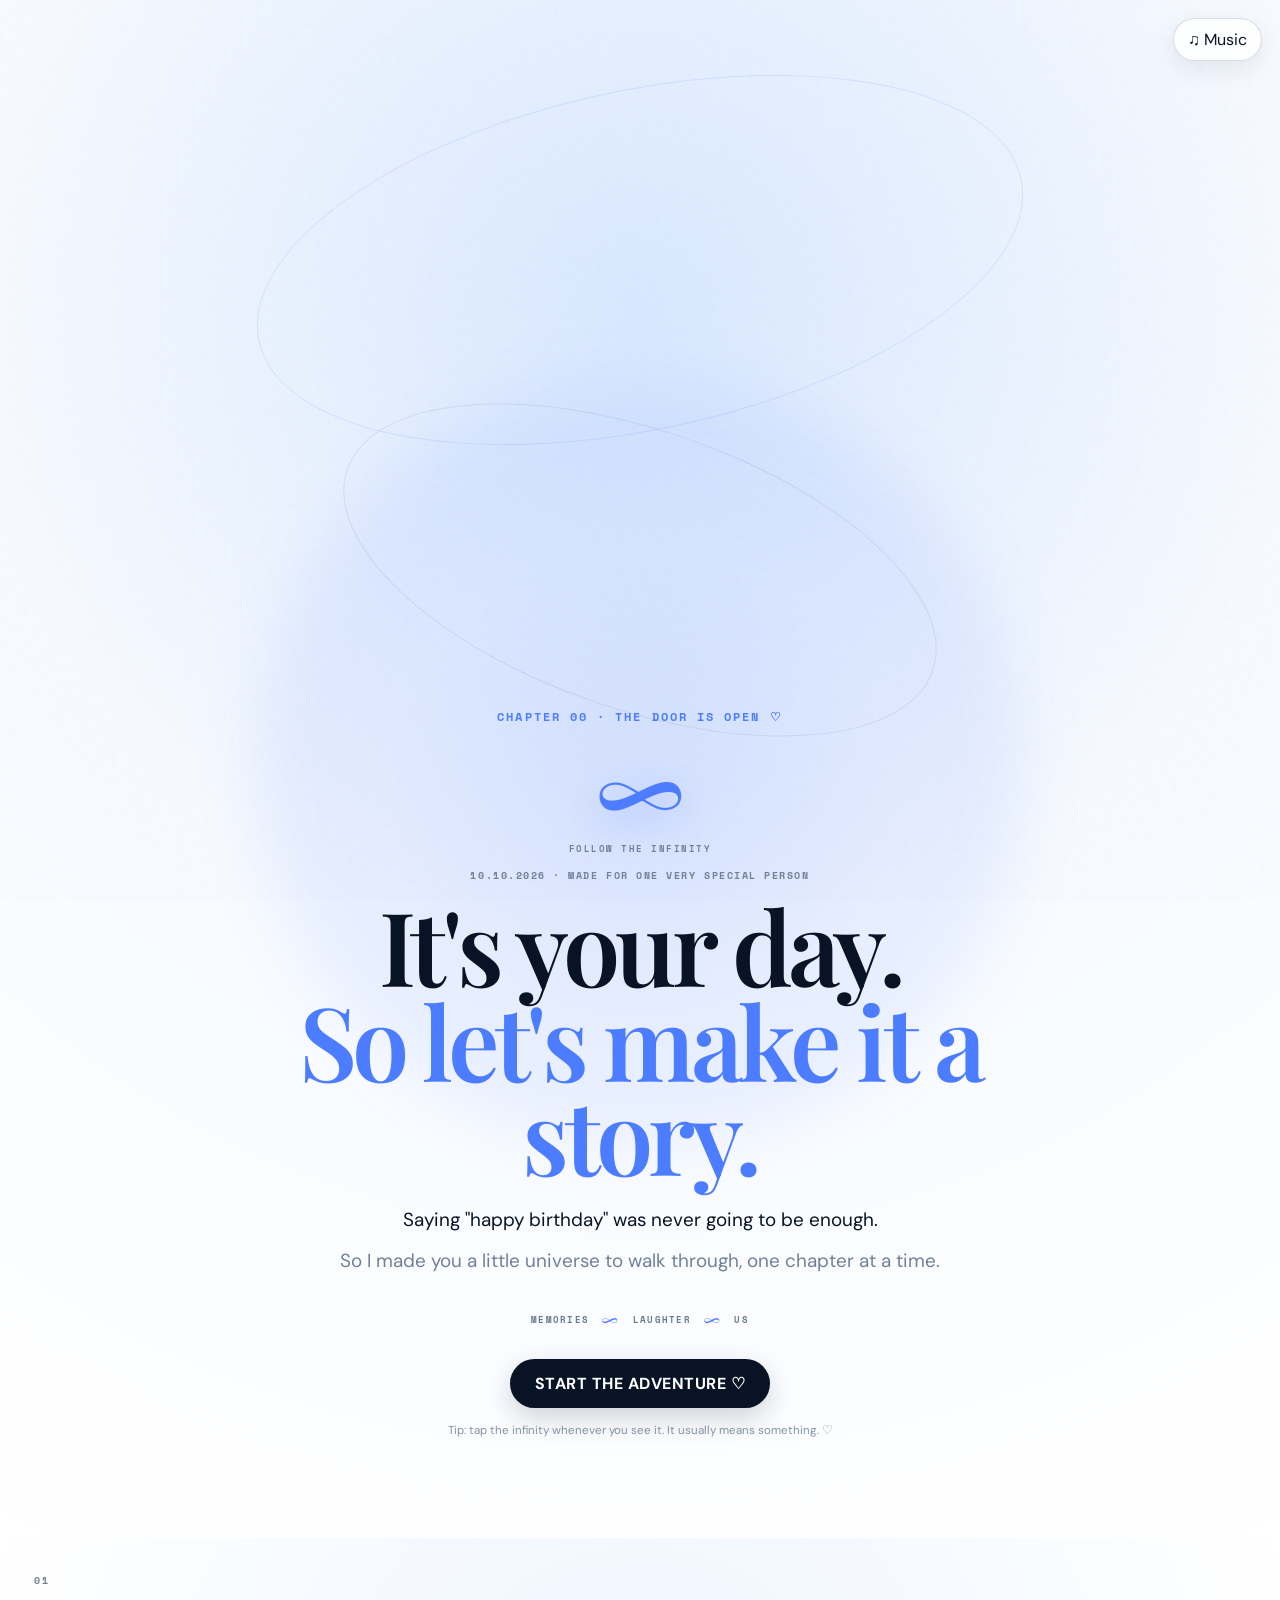
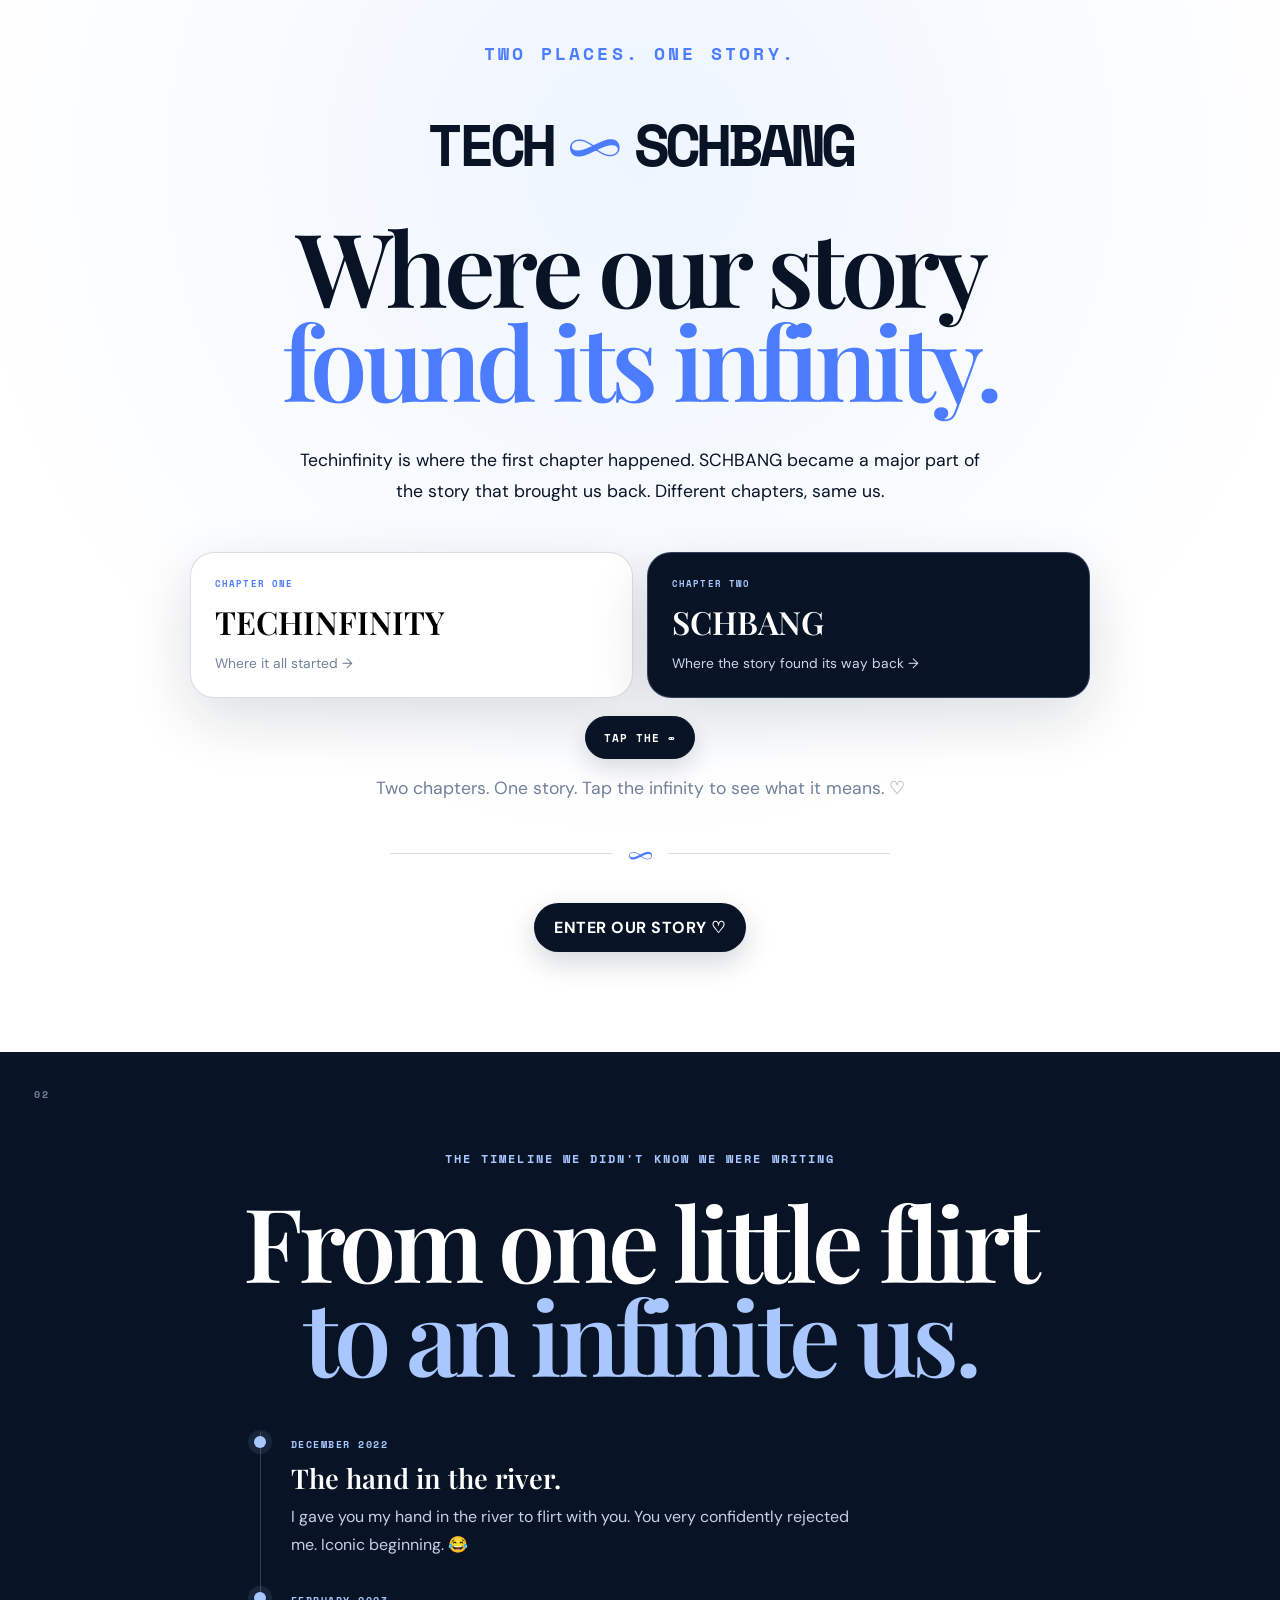
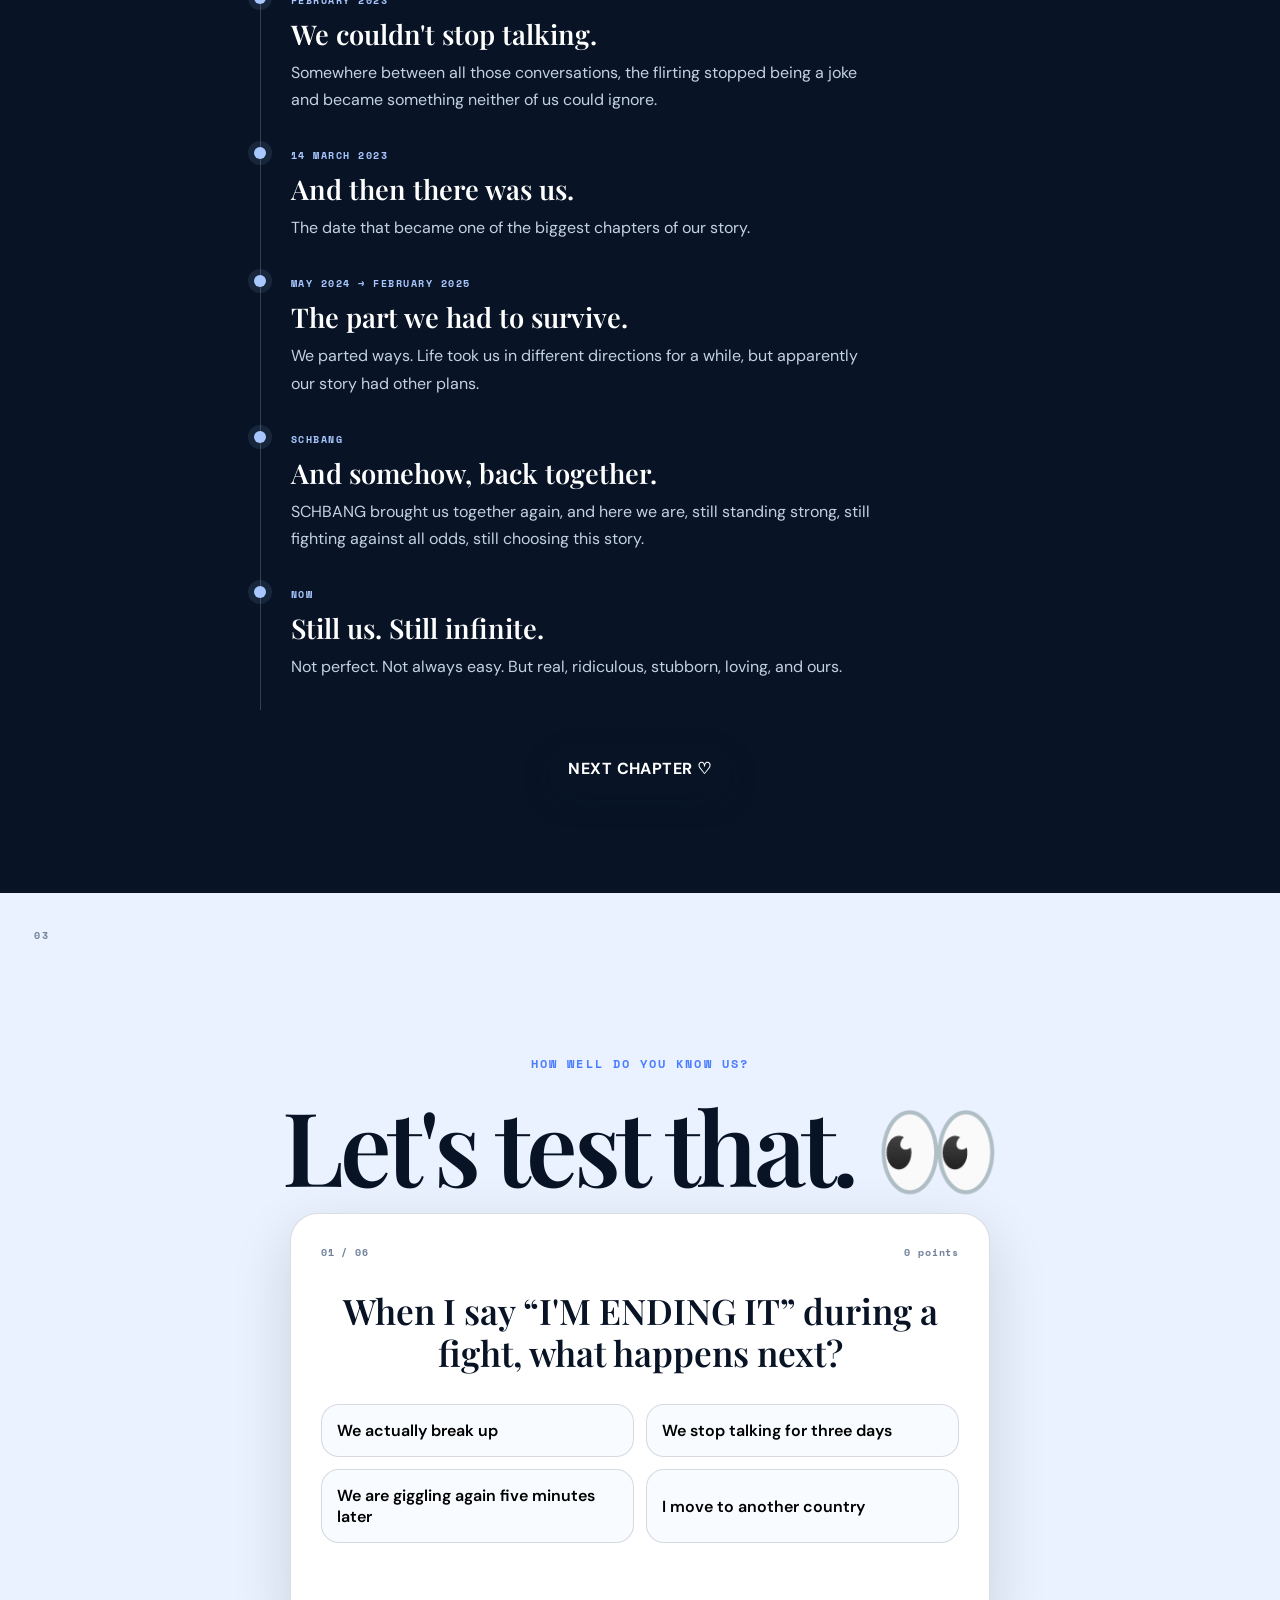
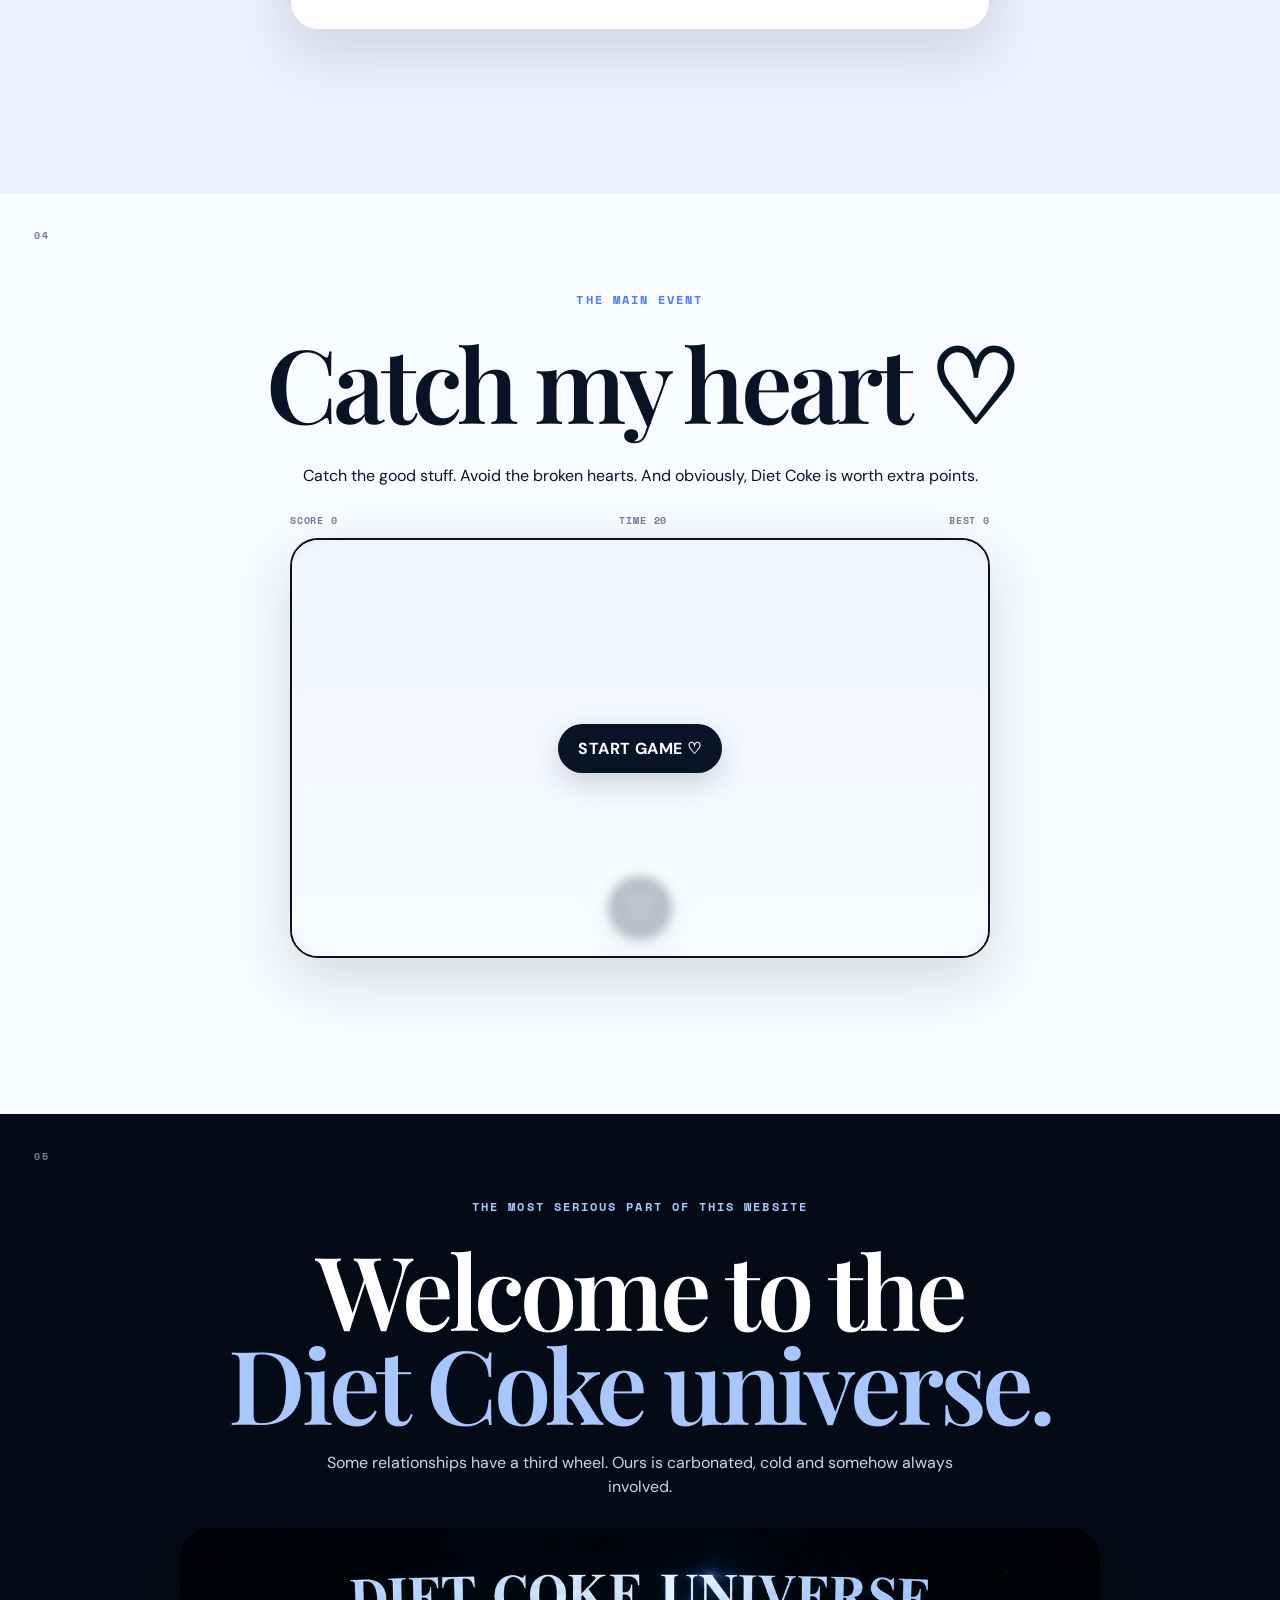
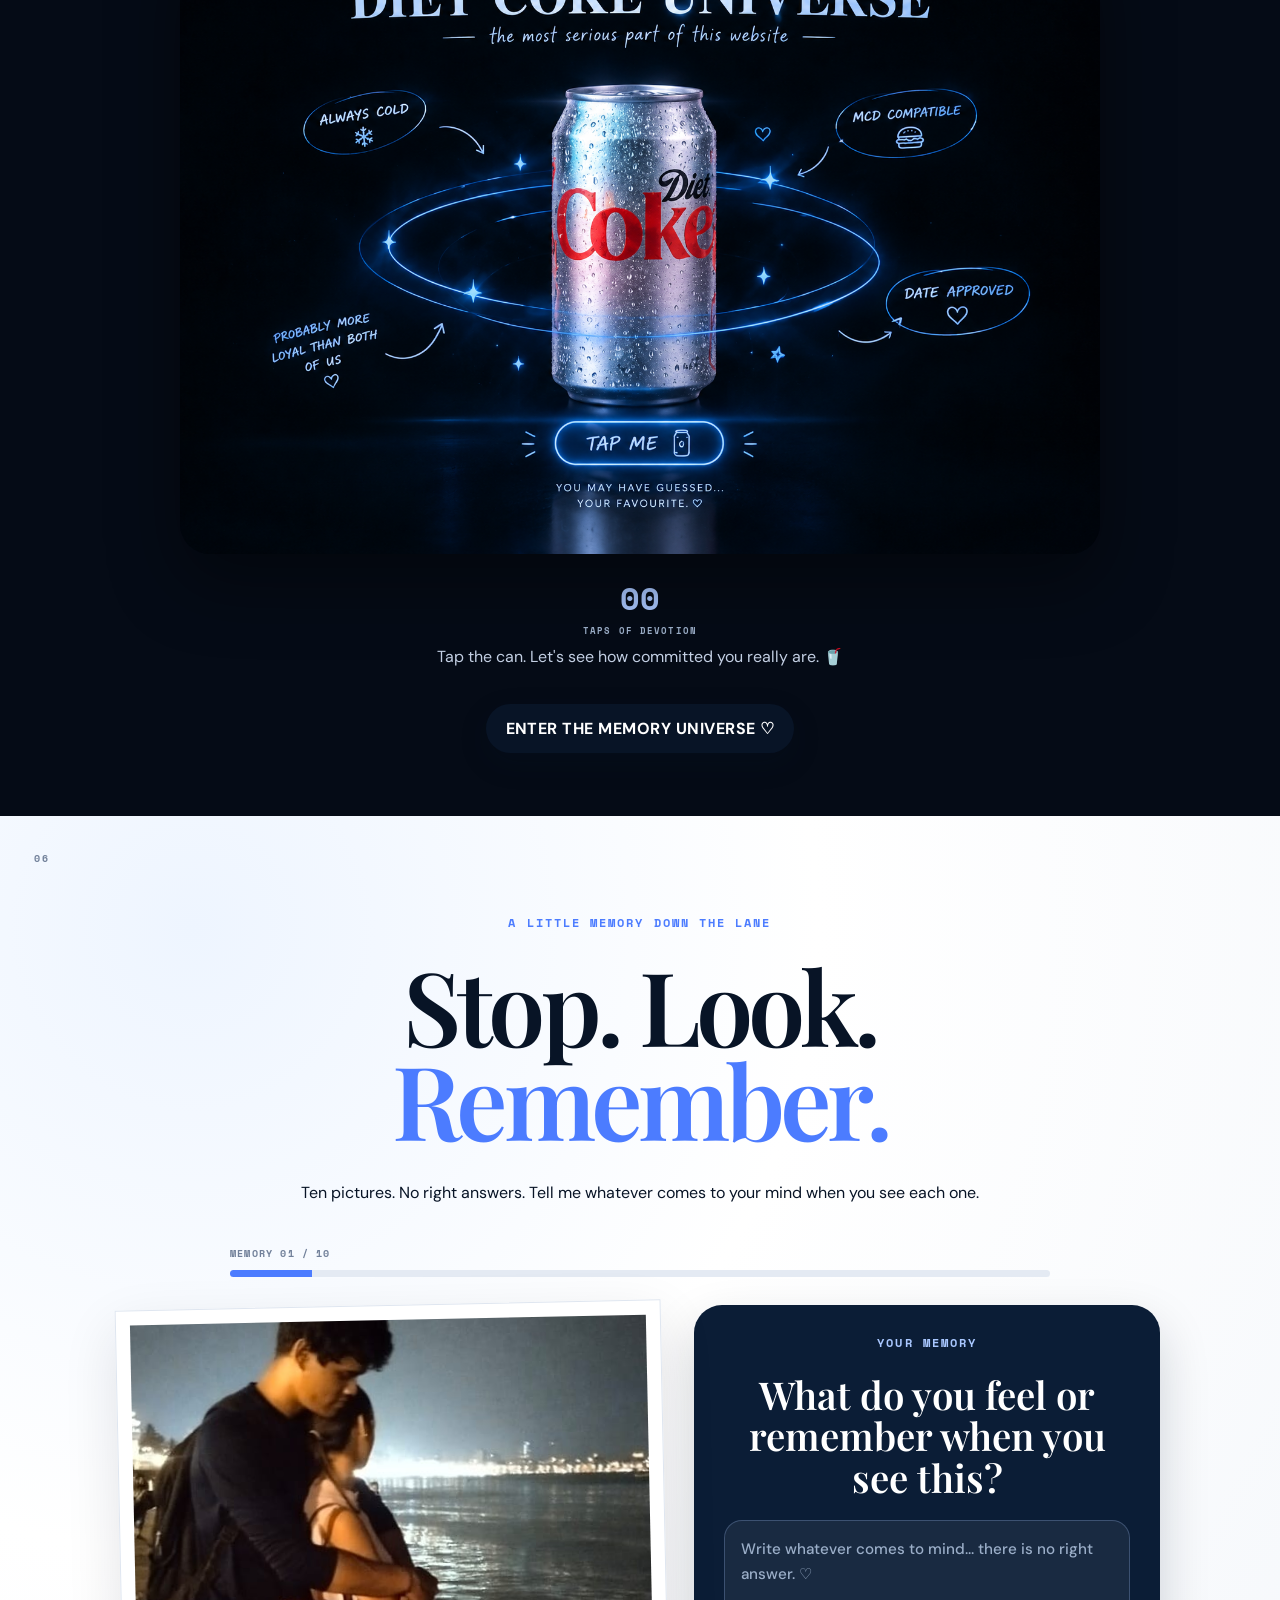
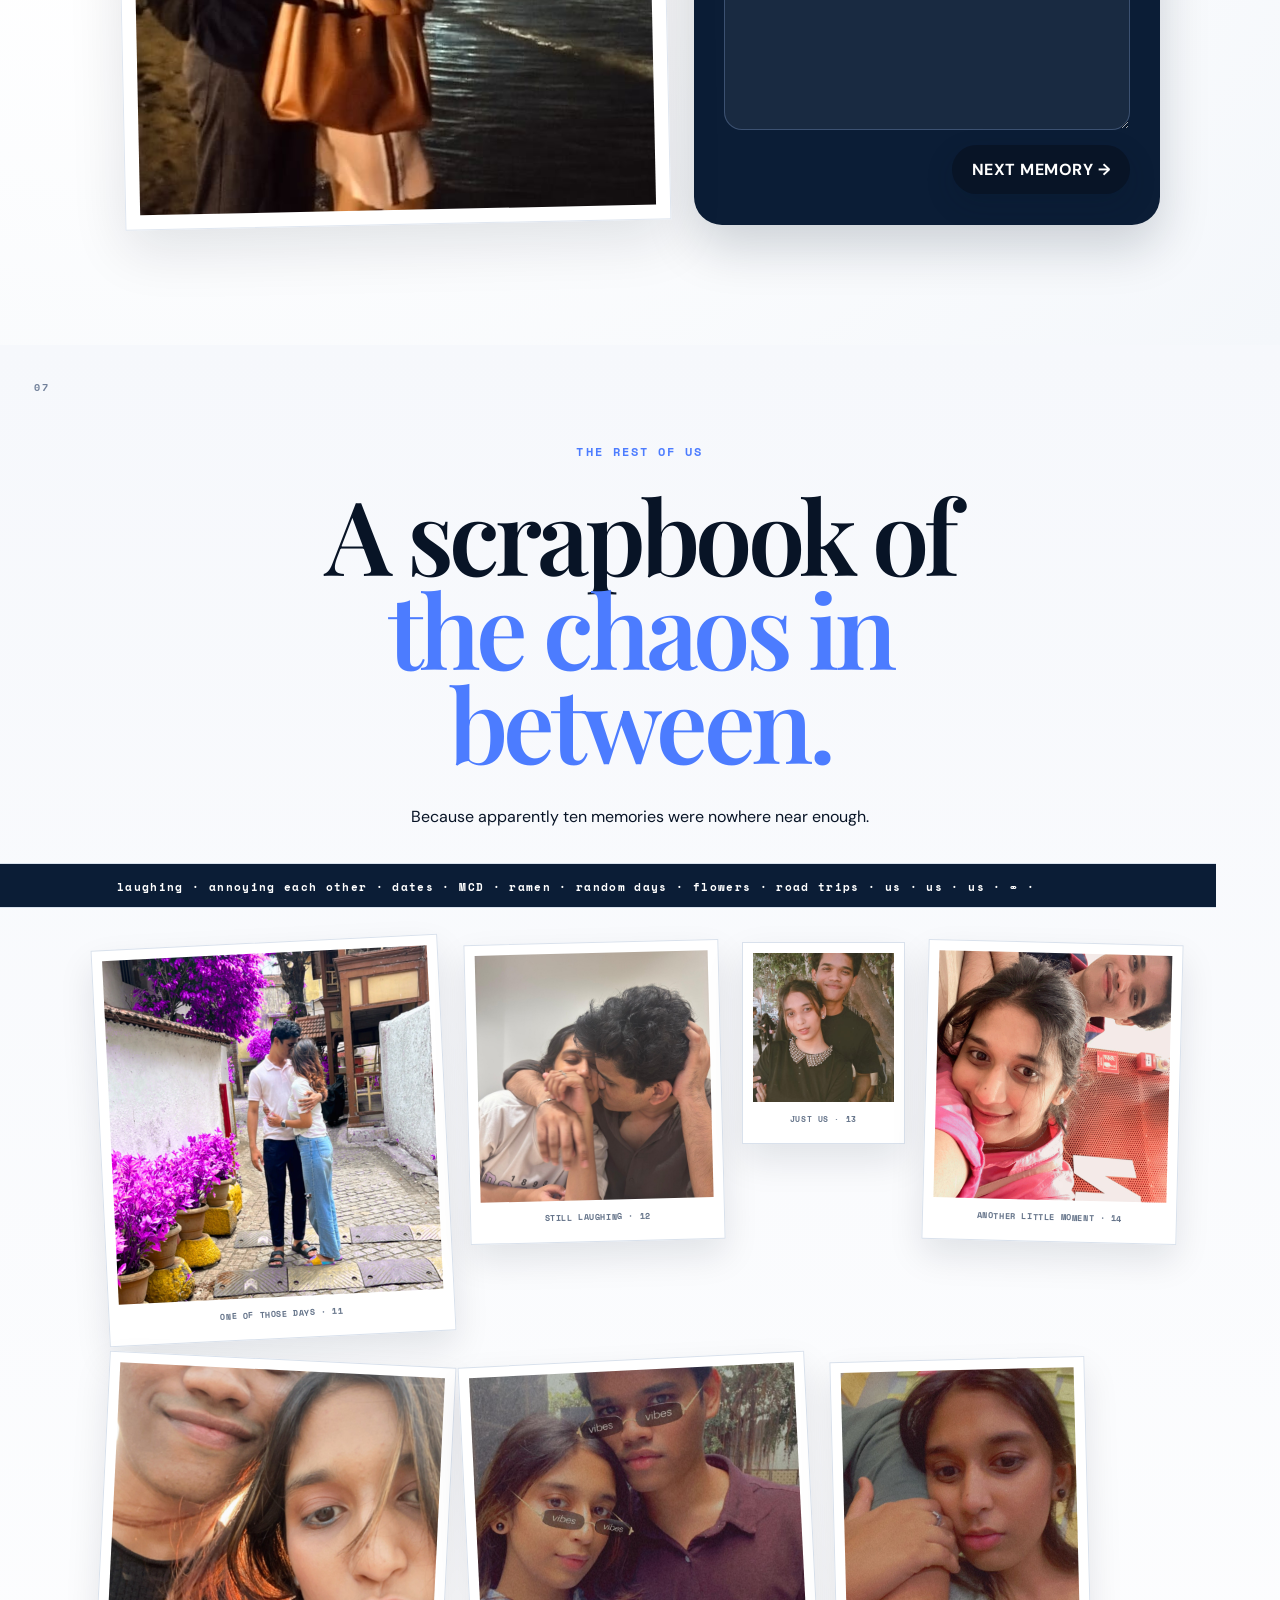
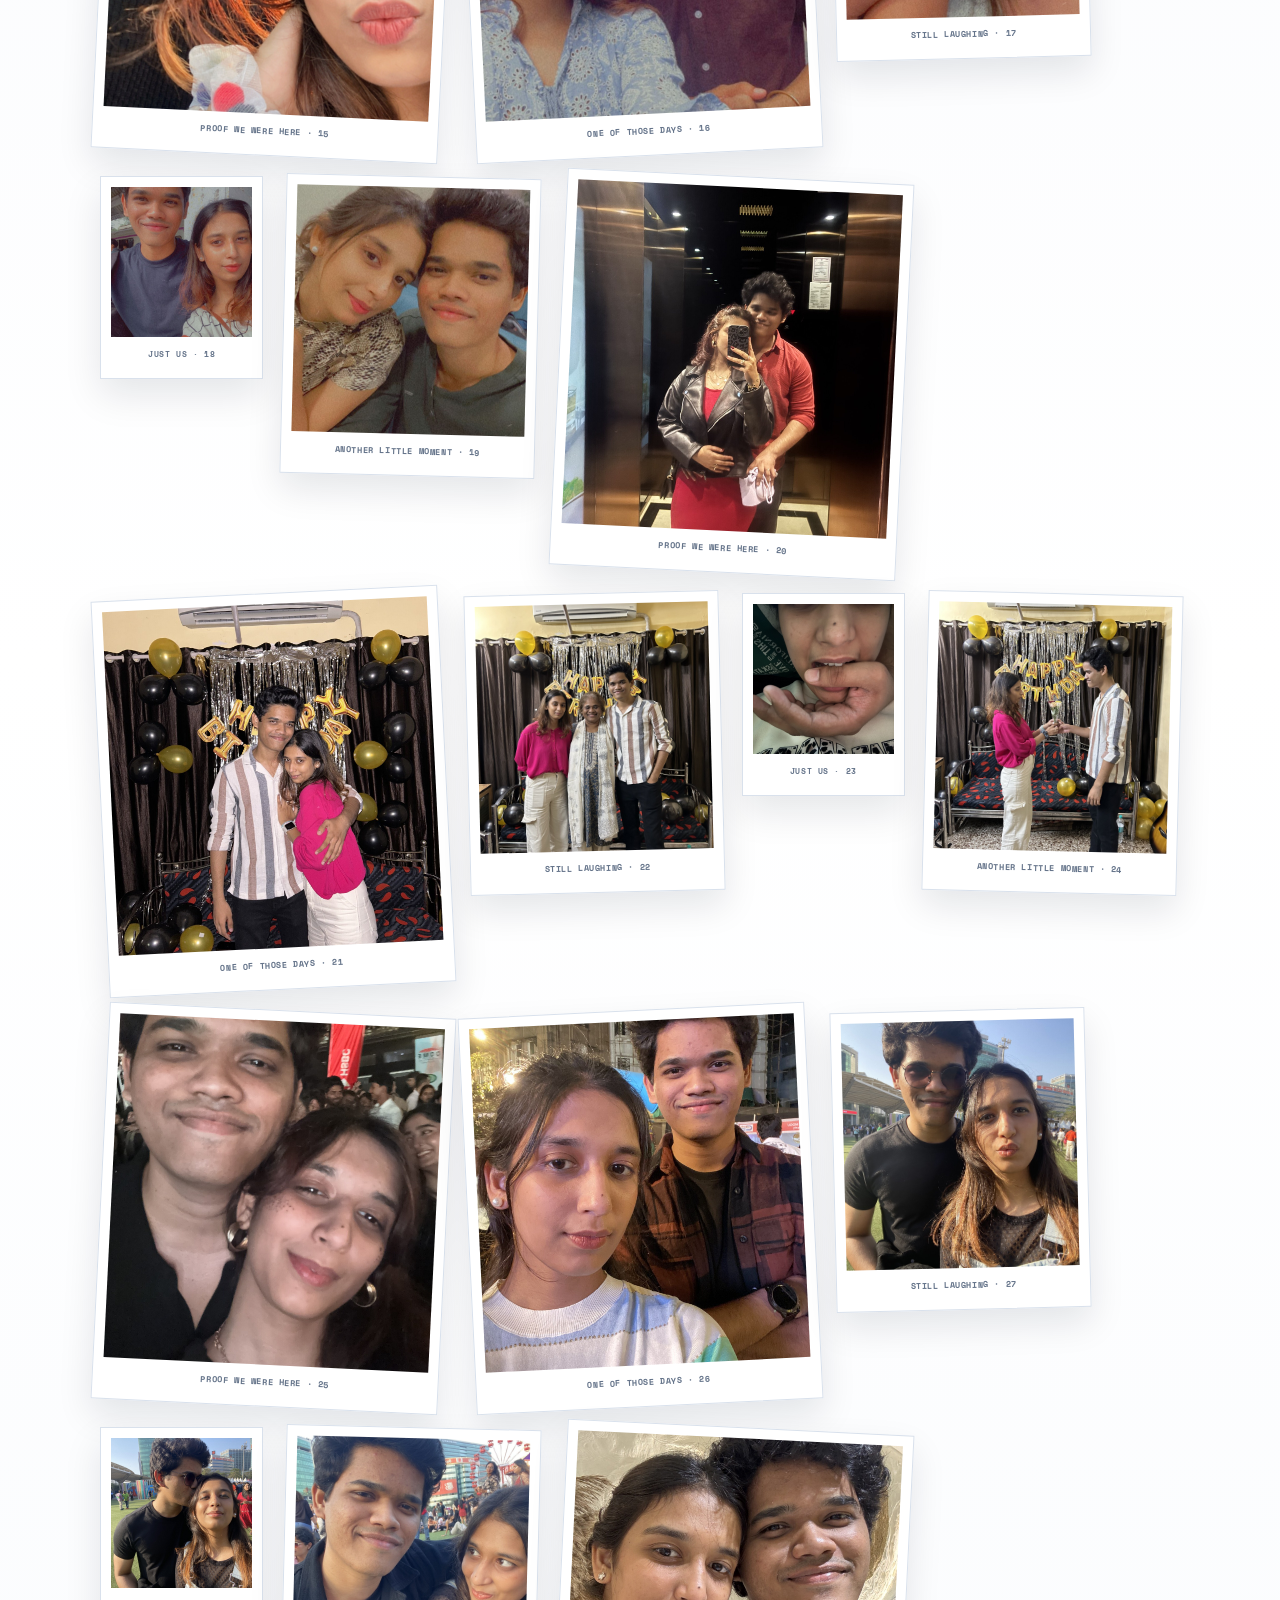
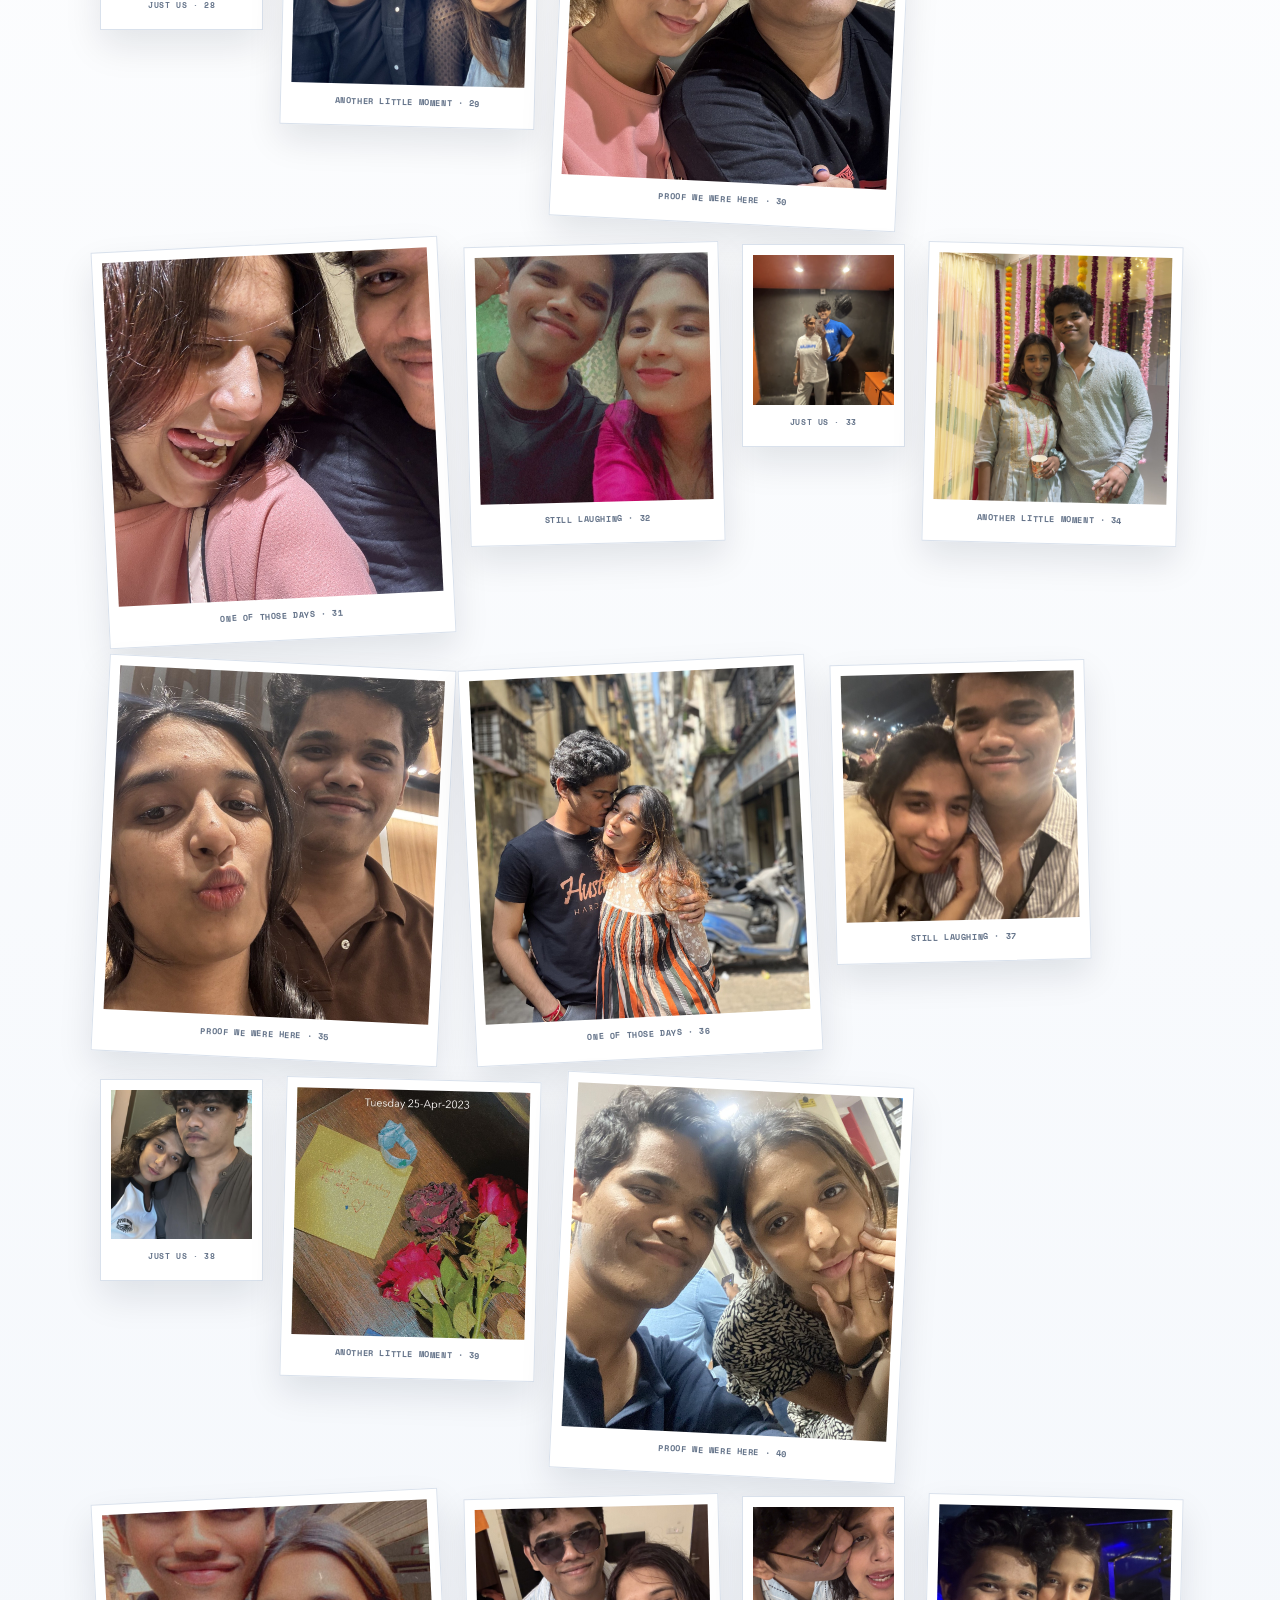
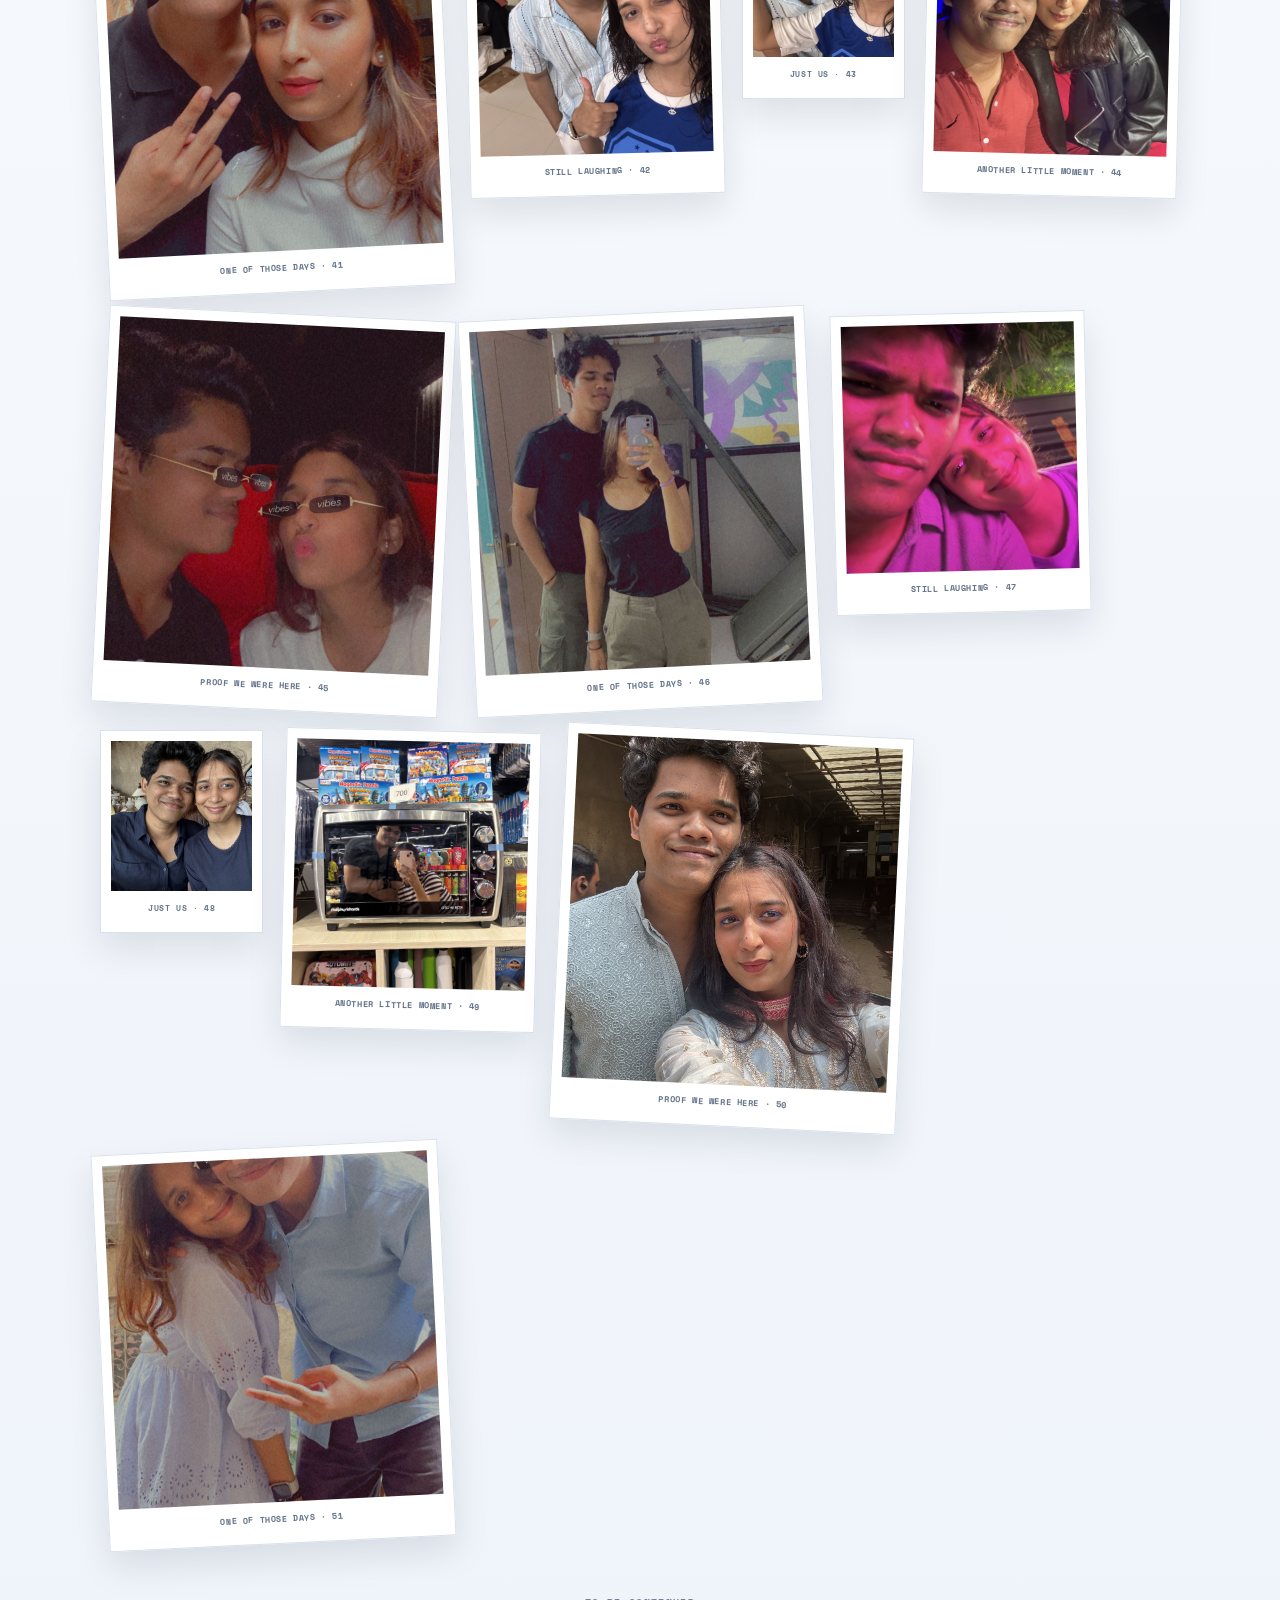
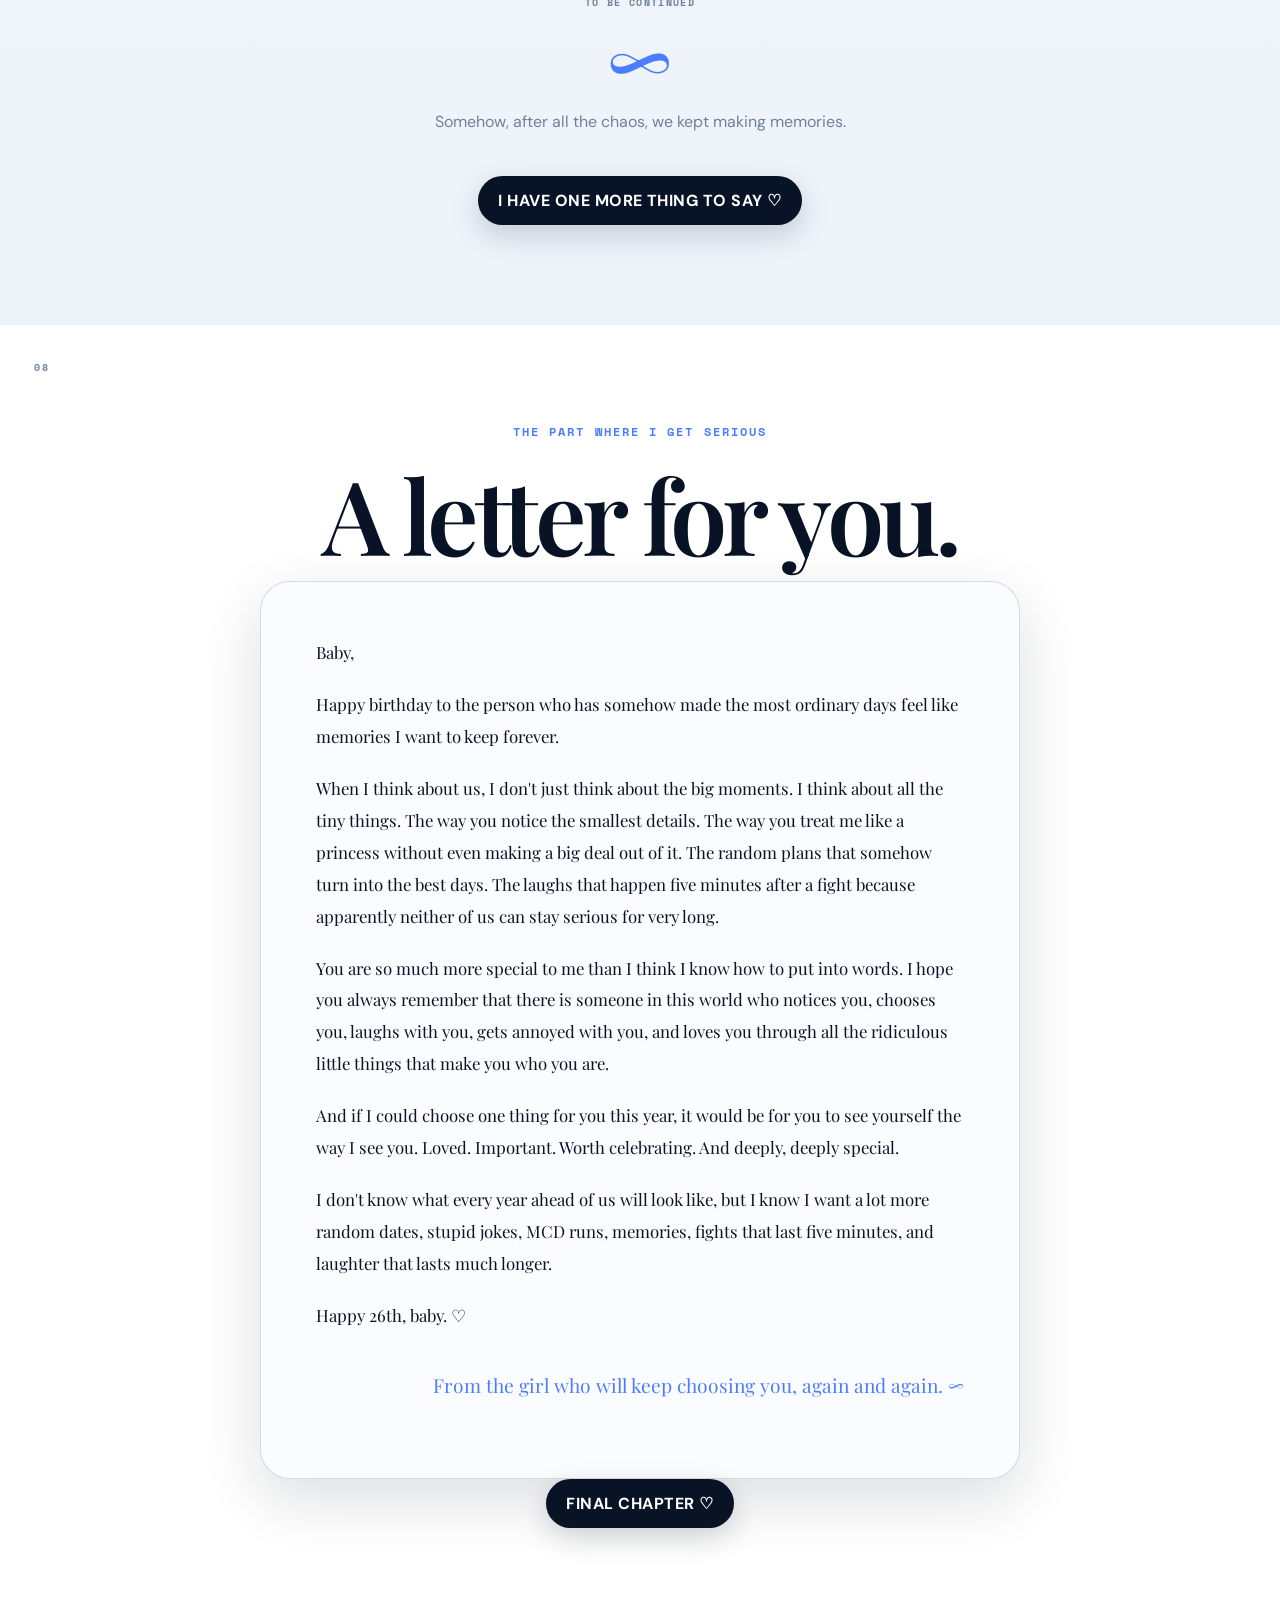
==== index.html @ 46f10d19 "Update index.html" ====
<!doctype html>
<html lang="en">
<head>
  <meta charset="UTF-8">
  <meta name="viewport" content="width=device-width, initial-scale=1.0">

  <title>Our Little Infinity ♡</title>

  <meta
    name="description"
    content="A little birthday adventure made with love."
  >

  <link rel="preconnect" href="https://fonts.googleapis.com">
  <link rel="preconnect" href="https://fonts.gstatic.com" crossorigin>

  <link
    href="https://fonts.googleapis.com/css2?family=DM+Sans:wght@400;500;600;700&family=Playfair+Display:wght@500;600;700&family=Space+Mono:wght@400;700&display=swap"
    rel="stylesheet"
  >

  <link rel="stylesheet" href="./style.css">
</head>

<body>

  <div class="grain"></div>
  <div id="hearts"></div>


  <!-- =====================================================
       LOCKED COVER
  ====================================================== -->

  <section
    id="lockScreen"
    class="screen lock-screen"
  >

    <div
      class="lock-stars"
      aria-hidden="true"
    ></div>

    <div class="lock-orbit orbit-a"></div>
    <div class="lock-orbit orbit-b"></div>

    <div class="lock-content">

      <p class="eyebrow lock-kicker">
        A LITTLE WORLD IS WAITING FOR YOU ♡
      </p>

      <button
        class="lock-infinity"
        id="secretInfinity"
        type="button"
        aria-label="Infinity"
      >
        ∞
      </button>

      <p class="lock-label">
        A BIRTHDAY ADVENTURE
      </p>

      <h1>
        Not just a birthday.<br>
        <span>A whole little universe.</span>
      </h1>

      <p class="lock-copy">
        Made from memories, inside jokes,
        a little chaos, and a ridiculous amount of love.
      </p>

      <div class="countdown-shell">

        <div
          class="countdown"
          aria-label="Countdown to October 10, 2026"
        >

          <div>
            <strong id="days">00</strong>
            <span>DAYS</span>
          </div>

          <i>:</i>

          <div>
            <strong id="hours">00</strong>
            <span>HOURS</span>
          </div>

          <i>:</i>

          <div>
            <strong id="minutes">00</strong>
            <span>MINUTES</span>
          </div>

          <i>:</i>

          <div>
            <strong id="seconds">00</strong>
            <span>SECONDS</span>
          </div>

        </div>

      </div>

      <p class="unlock-date">
        SATURDAY · 10 OCTOBER 2026 · 12:00 AM IST
      </p>

      <button
        id="earlyButton"
        class="ghost-btn"
        type="button"
      >
        THE DOOR IS STILL LOCKED ♡
      </button>

      <button
        id="enterButton"
        class="primary-btn hidden"
        type="button"
      >
        ENTER YOUR LITTLE WORLD ∞
      </button>

      <p
        class="lock-note"
        id="lockNote"
      >
        When the clock reaches zero,
        the story begins. ♡
      </p>

      <p
        class="lock-secret-hint"
        aria-hidden="true"
      >
        ∞
      </p>

    </div>

  </section>



  <!-- =====================================================
       MAIN ADVENTURE
  ====================================================== -->

  <main id="adventure" class="hidden">


    <!-- MUSIC -->

    <audio
      id="song"
      preload="auto"
      loop
    >
      <source
        src="./music/a-thousand-years.mp3"
        type="audio/mpeg"
      >
    </audio>

    <button
      id="musicToggle"
      class="music-toggle"
      type="button"
      aria-label="Pause music"
    >
      ♫ <span>Music</span>
    </button>



    <!-- ===================================================
         CHAPTER 00
    ==================================================== -->

    <section
      class="chapter hero-chapter"
      data-chapter="0"
    >

      <div class="hero-glow"></div>

      <div class="hero-orbit hero-orbit-one"></div>
      <div class="hero-orbit hero-orbit-two"></div>

      <p class="eyebrow">
        CHAPTER 00 · THE DOOR IS OPEN ♡
      </p>

      <button
        class="infinity-portal"
        id="infinityPortal"
        type="button"
        aria-label="Start the birthday adventure"
      >
        <span>∞</span>
        <small>FOLLOW THE INFINITY</small>
      </button>

      <p class="hero-mini">
        10.10.2026 · MADE FOR ONE VERY SPECIAL PERSON
      </p>

      <h2>
        It's your day.<br>
        <span>So let's make it a story.</span>
      </h2>

      <p class="hero-copy">
        Saying "happy birthday" was never going to be enough.
      </p>

      <p class="hero-copy soft">
        So I made you a little universe to walk through,
        one chapter at a time.
      </p>

      <div class="hero-trust-row">
        <span>MEMORIES</span>
        <i>∞</i>
        <span>LAUGHTER</span>
        <i>∞</i>
        <span>US</span>
      </div>

      <button
        class="primary-btn next-btn hero-start"
        data-next="1"
      >
        START THE ADVENTURE ♡
      </button>

      <p class="hero-footnote">
        Tip: tap the infinity whenever you see it.
        It usually means something. ♡
      </p>

    </section>



    <!-- ===================================================
         CHAPTER 01
    ==================================================== -->

    <section
      class="chapter split-chapter infinity-chapter"
      data-chapter="1"
    >

      <div class="chapter-number">01</div>

      <p class="eyebrow">
        TWO PLACES. ONE STORY.
      </p>

      <div class="tech-schbang-lockup">
        <span>TECH</span>
        <b>∞</b>
        <span>SCHBANG</span>
      </div>

      <h2>
        Where our story<br>
        <span>found its infinity.</span>
      </h2>

      <p class="lead">
        Techinfinity is where the first chapter happened.
        SCHBANG became a major part of the story that brought us back.
        Different chapters, same us.
      </p>

      <div class="origin-cards">

        <button
          class="origin-card"
          id="techCard"
          type="button"
        >
          <small>CHAPTER ONE</small>
          <strong>TECHINFINITY</strong>
          <span>Where it all started →</span>
        </button>

        <button
          class="origin-card schbang"
          id="schbangCard"
          type="button"
        >
          <small>CHAPTER TWO</small>
          <strong>SCHBANG</strong>
          <span>Where the story found its way back →</span>
        </button>

      </div>

      <button
        class="infinity-button"
        id="infinityReveal"
        type="button"
      >
        TAP THE ∞
      </button>

      <p
        id="infinityMessage"
        class="infinity-message"
      >
        Two chapters. One story.
        Tap the infinity to see what it means. ♡
      </p>

      <div class="infinity-line">
        <span></span>
        ∞
        <span></span>
      </div>

      <button
        class="primary-btn next-btn"
        data-next="2"
      >
        ENTER OUR STORY ♡
      </button>

    </section>



    <!-- ===================================================
         CHAPTER 02
    ==================================================== -->

    <section
      class="chapter timeline-chapter"
      data-chapter="2"
    >

      <div class="chapter-number">02</div>

      <p class="eyebrow">
        THE TIMELINE WE DIDN'T KNOW WE WERE WRITING
      </p>

      <h2>
        From one little flirt<br>
        <span>to an infinite us.</span>
      </h2>

      <div class="timeline">

        <article>
          <span class="dot"></span>
          <small>DECEMBER 2022</small>
          <h3>The hand in the river.</h3>
          <p>
            I gave you my hand in the river to flirt with you.
            You very confidently rejected me.
            Iconic beginning. 😂
          </p>
        </article>

        <article>
          <span class="dot"></span>
          <small>FEBRUARY 2023</small>
          <h3>We couldn't stop talking.</h3>
          <p>
            Somewhere between all those conversations,
            the flirting stopped being a joke and became
            something neither of us could ignore.
          </p>
        </article>

        <article>
          <span class="dot"></span>
          <small>14 MARCH 2023</small>
          <h3>And then there was us.</h3>
          <p>
            The date that became one of the biggest
            chapters of our story.
          </p>
        </article>

        <article>
          <span class="dot"></span>
          <small>MAY 2024 → FEBRUARY 2025</small>
          <h3>The part we had to survive.</h3>
          <p>
            We parted ways. Life took us in different directions
            for a while, but apparently our story had other plans.
          </p>
        </article>

        <article>
          <span class="dot"></span>
          <small>SCHBANG</small>
          <h3>And somehow, back together.</h3>
          <p>
            SCHBANG brought us together again, and here we are,
            still standing strong, still fighting against all odds,
            still choosing this story.
          </p>
        </article>

        <article>
          <span class="dot"></span>
          <small>NOW</small>
          <h3>Still us. Still infinite.</h3>
          <p>
            Not perfect. Not always easy.
            But real, ridiculous, stubborn, loving, and ours.
          </p>
        </article>

      </div>

      <button
        class="primary-btn next-btn"
        data-next="3"
      >
        NEXT CHAPTER ♡
      </button>

    </section>



    <!-- ===================================================
         CHAPTER 03 — QUIZ
    ==================================================== -->

    <section
      class="chapter quiz-chapter"
      data-chapter="3"
    >

      <div class="chapter-number">03</div>

      <p class="eyebrow">
        HOW WELL DO YOU KNOW US?
      </p>

      <h2>
        Let's test that. 👀
      </h2>

      <div
        id="quizCard"
        class="game-card"
      >

        <div class="quiz-meta">
          <span id="questionCount">
            01 / 06
          </span>

          <span id="quizScore">
            0 points
          </span>
        </div>

        <h3 id="questionText"></h3>

        <div
          id="answers"
          class="answers"
        ></div>

        <p
          id="quizFeedback"
          class="feedback"
        ></p>

        <button
          id="nextQuestion"
          class="primary-btn hidden"
          type="button"
        >
          NEXT ♡
        </button>

      </div>


      <div
        id="quizResult"
        class="result-card hidden"
      >

        <p class="eyebrow">
          FINAL SCORE
        </p>

        <div
          id="finalScore"
          class="big-score"
        >
          0/6
        </div>

        <h3 id="scoreMessage"></h3>

        <button
          class="primary-btn next-btn"
          data-next="4"
        >
          UNLOCK THE GAME ♡
        </button>

      </div>

    </section>



    <!-- ===================================================
         CHAPTER 04 — GAME
    ==================================================== -->

    <section
      class="chapter game-chapter"
      data-chapter="4"
    >

      <div class="chapter-number">04</div>

      <p class="eyebrow">
        THE MAIN EVENT
      </p>

      <h2>
        Catch my heart ♡
      </h2>

      <p class="lead">
        Catch the good stuff. Avoid the broken hearts.
        And obviously, Diet Coke is worth extra points.
      </p>

      <div class="game-hud">

        <span>
          SCORE <b id="gameScore">0</b>
        </span>

        <span>
          TIME <b id="gameTime">20</b>
        </span>

        <span>
          BEST <b id="bestScore">0</b>
        </span>

      </div>

      <div
        id="catchGame"
        class="catch-game"
        aria-label="Catch the falling hearts game"
      >

        <div
          class="game-start-overlay"
          id="gameOverlay"
        >
          <button
            id="startGame"
            class="primary-btn"
            type="button"
          >
            START GAME ♡
          </button>
        </div>

        <div
          id="player"
          class="player"
        >
          ♡
        </div>

      </div>

      <p
        id="gameResult"
        class="feedback"
      ></p>

      <button
        id="continueAfterGame"
        class="primary-btn hidden"
        type="button"
      >
        NEXT SURPRISE ♡
      </button>

    </section>



    <!-- ===================================================
         CHAPTER 05 — DIET COKE
    ==================================================== -->

    <section
      class="chapter coke-chapter"
      data-chapter="5"
    >

      <div class="chapter-number">05</div>

      <p class="eyebrow">
        THE MOST SERIOUS PART OF THIS WEBSITE
      </p>

      <h2>
        Welcome to the<br>
        <span>Diet Coke universe.</span>
      </h2>

      <p class="lead coke-lead">
        Some relationships have a third wheel.
        Ours is carbonated, cold and somehow always involved.
      </p>

      <div class="coke-poster-wrap">

        <div class="coke-poster">

          <img
            src="./images/diet-coke-universe.png"
            alt="Diet Coke universe poster with a chilled Diet Coke can surrounded by blue orbit rings and birthday-themed notes"
            loading="eager"
            decoding="async"
            onerror="console.error('Diet Coke image failed to load:', this.src)"
          >

          <button
            class="coke-hit-area"
            id="cokeCan"
            type="button"
            aria-label="Tap the Diet Coke can"
          >
            <span class="sr-only">
              Tap the Diet Coke can
            </span>
          </button>

        </div>

      </div>

      <div class="coke-counter">
        <span id="cokeCount">00</span>
        <small>taps of devotion</small>
      </div>

      <p
        id="cokeMessage"
        class="coke-message"
      >
        Tap the can.
        Let's see how committed you really are. 🥤
      </p>

      <div
        id="cokeFinal"
        class="coke-final hidden"
      >

        <span>OFFICIAL FINDING</span>

        <strong>
          Diet Coke is part of the lore.
        </strong>

        <p>
          And somehow, after all this time,
          I still rank above it. I think. ♡
        </p>

      </div>

      <button
        class="primary-btn next-btn"
        data-next="6"
      >
        ENTER THE MEMORY UNIVERSE ♡
      </button>

    </section>



    <!-- ===================================================
         CHAPTER 06 — MEMORY LANE
    ==================================================== -->

    <section
      class="chapter memory-lane-chapter"
      data-chapter="6"
    >

      <div class="chapter-number">06</div>

      <p class="eyebrow">
        A LITTLE MEMORY DOWN THE LANE
      </p>

      <h2>
        Stop. Look.<br>
        <span>Remember.</span>
      </h2>

      <p class="lead">
        Ten pictures. No right answers.
        Tell me whatever comes to your mind
        when you see each one.
      </p>

      <div class="memory-progress">

        <span id="memoryProgress">
          MEMORY 01 / 10
        </span>

        <div>
          <i id="memoryBar"></i>
        </div>

      </div>


      <div class="memory-card">

        <div class="memory-photo-wrap">

          <img
            id="memoryPhoto"
            src="./images/memory-01.jpg"
            alt="Memory 1 of us"
            loading="eager"
            decoding="async"
            onerror="console.error('Memory image failed to load:', this.src)"
          >

        </div>


        <div class="memory-prompt">

          <p class="eyebrow">
            YOUR MEMORY
          </p>

          <h3>
            What do you feel or remember
            when you see this?
          </h3>

          <textarea
            id="memoryAnswer"
            maxlength="1200"
            placeholder="Write whatever comes to mind... there is no right answer. ♡"
          ></textarea>

          <div class="memory-actions">

            <button
              id="memoryNext"
              class="primary-btn"
              type="button"
            >
              NEXT MEMORY →
            </button>

          </div>

        </div>

      </div>


      <div
        id="memoryFinish"
        class="memory-finish hidden"
      >

        <div class="infinity-mark small">
          ∞
        </div>

        <p class="eyebrow">
          MEMORY LANE COMPLETE
        </p>

        <h3>
          You didn't just look at them.<br>
          <span>You remembered them.</span>
        </h3>

        <p>
          Ten little moments, from your side
          of the story. Send them to me when
          you're ready. ♡
        </p>

        <form
          id="memoryForm"
          action="https://formsubmit.co/aamenaunfiltered@gmail.com"
          method="POST"
        >

          <input
            type="hidden"
            name="_subject"
            value="A little Memory Lane from the birthday boy ♡"
          >

          <input
            type="hidden"
            name="_template"
            value="table"
          >

          <input
            type="hidden"
            name="_captcha"
            value="true"
          >

          <input
            type="hidden"
            name="memory_01"
            id="memory01Field"
          >

          <input
            type="hidden"
            name="memory_02"
            id="memory02Field"
          >

          <input
            type="hidden"
            name="memory_03"
            id="memory03Field"
          >

          <input
            type="hidden"
            name="memory_04"
            id="memory04Field"
          >

          <input
            type="hidden"
            name="memory_05"
            id="memory05Field"
          >

          <input
            type="hidden"
            name="memory_06"
            id="memory06Field"
          >

          <input
            type="hidden"
            name="memory_07"
            id="memory07Field"
          >

          <input
            type="hidden"
            name="memory_08"
            id="memory08Field"
          >

          <input
            type="hidden"
            name="memory_09"
            id="memory09Field"
          >

          <input
            type="hidden"
            name="memory_10"
            id="memory10Field"
          >

          <button
            class="primary-btn"
            type="submit"
          >
            SEND MY MEMORIES ♡
          </button>

        </form>

        <p class="memory-note">
          Your answers stay in this little adventure
          until you choose to send them. The first time
          this form is used, FormSubmit will ask me to
          confirm the destination email.
        </p>

      </div>


      <button
        id="memoryContinue"
        class="primary-btn hidden"
        type="button"
      >
        KEEP WALKING →
      </button>

    </section>



    <!-- ===================================================
         CHAPTER 07 — SCRAPBOOK
    ==================================================== -->

    <section
      class="chapter scrapbook-chapter"
      data-chapter="7"
    >

      <div class="chapter-number">07</div>

      <p class="eyebrow">
        THE REST OF US
      </p>

      <h2>
        A scrapbook of<br>
        <span>the chaos in between.</span>
      </h2>

      <p class="lead">
        Because apparently ten memories
        were nowhere near enough.
      </p>

      <div
        class="marquee"
        aria-hidden="true"
      >

        <div>
          laughing · annoying each other · dates ·
          MCD · ramen · random days · flowers ·
          road trips · us · us · us · ∞ ·
        </div>

        <div>
          laughing · annoying each other · dates ·
          MCD · ramen · random days · flowers ·
          road trips · us · us · us · ∞ ·
        </div>

      </div>


      <div
        class="scrapbook"
        id="scrapbook"
      ></div>


      <div class="scrapbook-end">

        <span>
          TO BE CONTINUED
        </span>

        <strong>
          ∞
        </strong>

        <p>
          Somehow, after all the chaos,
          we kept making memories.
        </p>

      </div>


      <button
        class="primary-btn next-btn"
        data-next="8"
      >
        I HAVE ONE MORE THING TO SAY ♡
      </button>

    </section>



    <!-- ===================================================
         CHAPTER 08 — LETTER
    ==================================================== -->

    <section
      class="chapter letter-chapter"
      data-chapter="8"
    >

      <div class="chapter-number">08</div>

      <p class="eyebrow">
        THE PART WHERE I GET SERIOUS
      </p>

      <h2>
        A letter for you.
      </h2>

      <article class="letter-card">

        <p>
          Baby,
        </p>

        <p>
          Happy birthday to the person who has somehow
          made the most ordinary days feel like memories
          I want to keep forever.
        </p>

        <p>
          When I think about us, I don't just think about
          the big moments. I think about all the tiny things.
          The way you notice the smallest details. The way
          you treat me like a princess without even making
          a big deal out of it. The random plans that somehow
          turn into the best days. The laughs that happen
          five minutes after a fight because apparently
          neither of us can stay serious for very long.
        </p>

        <p>
          You are so much more special to me than I think
          I know how to put into words. I hope you always
          remember that there is someone in this world who
          notices you, chooses you, laughs with you, gets
          annoyed with you, and loves you through all the
          ridiculous little things that make you who you are.
        </p>

        <p>
          And if I could choose one thing for you this year,
          it would be for you to see yourself the way I see you.
          Loved. Important. Worth celebrating.
          And deeply, deeply special.
        </p>

        <p>
          I don't know what every year ahead of us will look
          like, but I know I want a lot more random dates,
          stupid jokes, MCD runs, memories, fights that last
          five minutes, and laughter that lasts much longer.
        </p>

        <p>
          Happy 26th, baby. ♡
        </p>

        <p class="signature">
          From the girl who will keep choosing you,
          again and again. ∞
        </p>

      </article>


      <button
        class="primary-btn next-btn"
        data-next="9"
      >
        FINAL CHAPTER ♡
      </button>

    </section>



    <!-- ===================================================
         CHAPTER 09 — FINAL
    ==================================================== -->

    <section
      class="chapter final-chapter"
      data-chapter="9"
    >

      <div id="finalConfetti"></div>

      <div class="infinity-mark final">
        ∞
      </div>

      <p class="eyebrow">
        THE END... OR MAYBE NOT
      </p>

      <h2>
        Happy birthday,<br>
        <span>my love.</span>
      </h2>

      <p class="final-copy">
        From Techinfinity, through SCHBANG,
        through every version of us,
        to whatever infinity looks like next.
      </p>

      <p class="final-line">
        I hope 26 is kind to you.
        And selfishly, I hope I get to be there
        for all of it. ♡
      </p>


      <div class="final-photo">

        <img
          src="./images/favorite-photo.jpg"
          alt="Another favourite memory of us"
          loading="eager"
          decoding="async"
          onerror="console.error('Final photo failed to load:', this.src)"
        >

      </div>


      <div class="final-infinity">
        you + me = ∞
      </div>


      <button
        id="replay"
        class="ghost-btn"
        type="button"
      >
        REPLAY OUR ADVENTURE ↻
      </button>

    </section>

  </main>


  <!-- =====================================================
       TOAST
  ====================================================== -->

  <div
    id="toast"
    class="toast"
    role="status"
    aria-live="polite"
  ></div>


  <!-- =====================================================
       JAVASCRIPT
  ====================================================== -->

  <script src="./script.js"></script>

</body>
</html>
---- style.css ----
:root{
  --navy:#081426;
  --ink:#05080e;
  --blue:#4c7cff;
  --blue2:#a9c7ff;
  --sky:#eaf2ff;
  --ice:#f8fbff;
  --white:#fff;
  --silver:#dbe5f5;
  --muted:#71809a;
  --line:rgba(8,20,38,.14);
  --shadow:0 20px 60px rgba(8,20,38,.14);
  --radius:28px;
}

*{
  box-sizing:border-box;
}

html{
  scroll-behavior:smooth;
}

body{
  margin:0;
  background:var(--ice);
  color:var(--navy);
  font-family:'DM Sans',sans-serif;
  overflow-x:hidden;
}

button{
  font:inherit;
}

.hidden{
  display:none!important;
}

.grain{
  position:fixed;
  inset:0;
  pointer-events:none;
  opacity:.035;
  background-image:url("data:image/svg+xml,%3Csvg viewBox='0 0 160 160' xmlns='http://www.w3.org/2000/svg'%3E%3Cfilter id='n'%3E%3CfeTurbulence type='fractalNoise' baseFrequency='.9' numOctaves='4' stitchTiles='stitch'/%3E%3C/filter%3E%3Crect width='100%25' height='100%25' filter='url(%23n)'/%3E%3C/svg%3E");
  z-index:20;
}

#hearts{
  position:fixed;
  inset:0;
  pointer-events:none;
  z-index:15;
  overflow:hidden;
}

.float-heart{
  position:absolute;
  bottom:-30px;
  color:rgba(76,124,255,.25);
  animation:floatUp linear forwards;
  font-size:18px;
}

@keyframes floatUp{
  to{
    transform:translateY(-110vh) rotate(18deg);
    opacity:0;
  }
}

.screen{
  min-height:100svh;
  display:grid;
  place-items:center;
  position:relative;
  overflow:hidden;
}

.lock-screen{
  background:radial-gradient(circle at 50% 15%,#dceaff 0,#eef5ff 38%,#f8fbff 75%);
  padding:28px;
}

.lock-content{
  width:min(850px,100%);
  text-align:center;
  position:relative;
  z-index:2;
}

.eyebrow{
  font:700 .72rem/1.2 'Space Mono',monospace;
  letter-spacing:.18em;
  color:var(--blue);
  margin:0 0 20px;
  text-transform:uppercase;
}

.infinity-mark{
  font:500 5rem/1 'Playfair Display',serif;
  color:var(--blue);
  text-shadow:0 10px 30px rgba(76,124,255,.25);
}

.infinity-mark.large{
  font-size:7rem;
  margin-top:-8px;
}

.lock-content h1,
.chapter h2{
  font:600 clamp(3rem,8vw,7rem)/.92 'Playfair Display',serif;
  letter-spacing:-.045em;
  margin:8px 0 20px;
}

.lock-content h1 span,
.chapter h2 span{
  color:var(--blue);
}

.lock-copy{
  font-size:1.05rem;
  color:var(--muted);
  max-width:540px;
  margin:0 auto 28px;
}

.countdown{
  display:flex;
  justify-content:center;
  align-items:center;
  gap:14px;
  margin:28px auto 18px;
}

.countdown div{
  min-width:90px;
}

.countdown strong{
  display:block;
  font:700 clamp(1.8rem,5vw,3rem)/1 'Space Mono',monospace;
}

.countdown span{
  display:block;
  font:700 .58rem/1.2 'Space Mono',monospace;
  color:var(--muted);
  letter-spacing:.12em;
  margin-top:8px;
}

.countdown i{
  font:700 1.5rem 'Space Mono',monospace;
  color:var(--blue);
}

.unlock-date{
  font:700 .72rem 'Space Mono',monospace;
  letter-spacing:.14em;
  color:var(--navy);
}

.lock-note{
  color:var(--muted);
  font-size:.85rem;
  margin-top:18px;
}

.primary-btn,
.ghost-btn{
  border:0;
  border-radius:999px;
  padding:14px 20px;
  cursor:pointer;
  font-weight:700;
  letter-spacing:.03em;
  transition:.2s transform,.2s box-shadow,.2s background;
}

.primary-btn{
  background:var(--navy);
  color:#fff;
  box-shadow:0 10px 28px rgba(8,20,38,.18);
}

.primary-btn:hover,
.ghost-btn:hover{
  transform:translateY(-2px);
}

.ghost-btn{
  background:rgba(255,255,255,.72);
  color:var(--navy);
  border:1px solid var(--line);
}

.orbit{
  position:absolute;
  border:1px solid rgba(76,124,255,.18);
  border-radius:50%;
  width:55vw;
  height:55vw;
  max-width:720px;
  max-height:720px;
}

.orbit-a{
  animation:spin 35s linear infinite;
}

.orbit-b{
  width:35vw;
  height:35vw;
  animation:spin 23s linear infinite reverse;
}

@keyframes spin{
  to{
    transform:rotate(360deg);
  }
}

.music-toggle{
  position:fixed;
  top:18px;
  right:18px;
  z-index:50;
  border:1px solid var(--line);
  background:rgba(255,255,255,.82);
  backdrop-filter:blur(14px);
  border-radius:999px;
  padding:10px 14px;
  color:var(--navy);
  cursor:pointer;
  box-shadow:0 8px 25px rgba(8,20,38,.08);
}

.chapter{
  min-height:100svh;
  padding:100px max(22px,5vw);
  display:flex;
  flex-direction:column;
  align-items:center;
  justify-content:center;
  text-align:center;
  position:relative;
  overflow:hidden;
}

.chapter>h2{
  max-width:900px;
}

.hero-chapter{
  background:radial-gradient(circle at 50% 20%,#dceaff,#f8fbff 62%);
}

.hero-glow{
  position:absolute;
  width:60vw;
  height:60vw;
  border-radius:50%;
  background:rgba(76,124,255,.09);
  filter:blur(30px);
}

.hero-copy{
  max-width:620px;
  font-size:1.18rem;
  margin:8px auto;
  color:var(--navy);
}

.hero-copy.soft{
  color:var(--muted);
}

.chapter-number{
  position:absolute;
  top:34px;
  left:34px;
  font:700 .65rem 'Space Mono',monospace;
  color:var(--muted);
  letter-spacing:.15em;
}

.split-chapter{
  background:#fff;
}

.split-chapter p{
  max-width:680px;
  font-size:1.1rem;
  line-height:1.8;
}

.date-chip{
  padding:10px 15px;
  border:1px solid var(--line);
  border-radius:999px;
  font:700 .7rem 'Space Mono',monospace;
  letter-spacing:.12em;
  margin:24px 0;
  background:var(--sky);
}

.infinity-line{
  display:flex;
  align-items:center;
  gap:14px;
  width:min(500px,80%);
  color:var(--blue);
  font:2rem 'Playfair Display',serif;
  margin:28px 0;
}

.infinity-line span{
  height:1px;
  background:var(--line);
  flex:1;
}

.timeline-chapter{
  background:var(--navy);
  color:#fff;
}

.timeline-chapter .eyebrow{
  color:var(--blue2);
}

.timeline-chapter h2 span{
  color:var(--blue2);
}

.timeline{
  width:min(760px,100%);
  text-align:left;
  margin:30px 0 34px;
  border-left:1px solid rgba(255,255,255,.18);
  padding-left:30px;
}

.timeline article{
  position:relative;
  padding:0 0 30px;
}

.timeline .dot{
  position:absolute;
  width:12px;
  height:12px;
  border-radius:50%;
  background:var(--blue2);
  left:-37px;
  top:4px;
  box-shadow:0 0 0 6px rgba(169,199,255,.1);
}

.timeline small{
  font:700 .62rem 'Space Mono',monospace;
  color:var(--blue2);
  letter-spacing:.15em;
}

.timeline h3{
  font:600 1.7rem 'Playfair Display',serif;
  margin:7px 0;
}

.timeline p{
  color:#c4d0e4;
  line-height:1.7;
  margin:0;
  max-width:580px;
}

.quiz-chapter{
  background:var(--sky);
}

.game-card,
.result-card{
  width:min(700px,100%);
  background:#fff;
  border:1px solid var(--line);
  border-radius:var(--radius);
  box-shadow:var(--shadow);
  padding:30px;
}

.quiz-meta,
.game-hud{
  display:flex;
  justify-content:space-between;
  font:700 .65rem 'Space Mono',monospace;
  color:var(--muted);
  letter-spacing:.08em;
}

.game-card h3{
  font:600 clamp(1.5rem,4vw,2.2rem)/1.2 'Playfair Display',serif;
  margin:30px 0;
}

.answers{
  display:grid;
  grid-template-columns:1fr 1fr;
  gap:12px;
}

.answer{
  border:1px solid var(--line);
  background:var(--ice);
  border-radius:18px;
  padding:15px;
  text-align:left;
  cursor:pointer;
  font-weight:600;
}

.answer:hover{
  border-color:var(--blue);
  background:#f0f5ff;
}

.answer.correct{
  background:#dff7ea;
  border-color:#56a77b;
}

.answer.wrong{
  background:#fff0f1;
  border-color:#d87883;
}

.feedback{
  min-height:24px;
  color:var(--muted);
  font-weight:600;
}

.big-score{
  font:700 4rem 'Space Mono',monospace;
  color:var(--blue);
}

.game-chapter{
  background:#f8fbff;
}

.game-hud{
  width:min(700px,100%);
  margin:10px 0;
}

.catch-game{
  width:min(700px,100%);
  height:420px;
  background:linear-gradient(#dbeaff,#f8fbff);
  border:2px solid var(--navy);
  border-radius:28px;
  position:relative;
  overflow:hidden;
  box-shadow:var(--shadow);
  touch-action:none;
}

.game-start-overlay{
  position:absolute;
  inset:0;
  display:grid;
  place-items:center;
  background:rgba(248,251,255,.74);
  backdrop-filter:blur(5px);
  z-index:5;
}

.player{
  position:absolute;
  bottom:16px;
  left:50%;
  transform:translateX(-50%);
  width:64px;
  height:64px;
  border-radius:50%;
  background:var(--navy);
  color:#fff;
  display:grid;
  place-items:center;
  font-size:2rem;
  box-shadow:0 10px 25px rgba(8,20,38,.2);
}

.falling{
  position:absolute;
  top:-50px;
  font-size:28px;
  animation:fall linear forwards;
  user-select:none;
}

@keyframes fall{
  to{
    transform:translateY(520px) rotate(25deg);
  }
}

.gift-chapter{
  background:#fff;
}

.gift-grid{
  display:grid;
  grid-template-columns:repeat(5,1fr);
  gap:12px;
  width:min(850px,100%);
  margin:30px 0;
}

.gift{
  aspect-ratio:1;
  border:0;
  border-radius:24px;
  background:linear-gradient(145deg,#0b1d36,#254f8e);
  color:#fff;
  cursor:pointer;
  position:relative;
  overflow:hidden;
  box-shadow:0 14px 28px rgba(8,20,38,.12);
}

.gift:before,
.gift:after{
  content:"";
  position:absolute;
  background:var(--blue2);
}

.gift:before{
  width:16%;
  height:100%;
  left:42%;
}

.gift:after{
  height:16%;
  width:100%;
  top:42%;
}

.gift span{
  position:relative;
  z-index:2;
  font:700 2.2rem 'Playfair Display',serif;
}

.gift.opened{
  opacity:.55;
}

.gift-reveal{
  max-width:650px;
  border-radius:24px;
  background:var(--sky);
  padding:20px;
  font-size:1rem;
  line-height:1.7;
}

.gift-reveal strong{
  display:block;
  font:600 1.5rem 'Playfair Display',serif;
  margin-bottom:7px;
}

/* DIET COKE */

.coke-chapter{
  background:#050b16;
  color:#fff;
  padding-top:clamp(86px,8vh,112px);
  padding-bottom:clamp(60px,7vh,92px);
}

.coke-chapter .eyebrow{
  color:var(--blue2);
}

.coke-chapter h2 span{
  color:var(--blue2);
}

.coke-lead{
  width:min(680px,100%);
  margin:0 auto 16px;
  line-height:1.55;
  color:#cbd7e8;
}

.coke-poster-wrap{
  width:min(920px,100%);
  margin:12px auto 8px;
}

.coke-poster{
  position:relative;
  width:100%;
  overflow:hidden;
  border-radius:30px;
  box-shadow:0 28px 70px rgba(0,0,0,.42);
  background:#020711;
}

.coke-poster>img{
  display:block;
  width:100%;
  height:auto;
}

.coke-hit-area{
  position:absolute;
  left:39%;
  top:24%;
  width:22%;
  height:54%;
  border:0;
  background:transparent;
  cursor:pointer;
  border-radius:40%;
  z-index:2;
  touch-action:manipulation;
}

.coke-hit-area:focus-visible{
  outline:2px solid #a9c7ff;
  outline-offset:6px;
}

.coke-hit-area.tapped{
  animation:cokeTap .22s ease;
}

@keyframes cokeTap{
  50%{
    transform:scale(.94);
  }
}

.coke-counter{
  display:flex;
  flex-direction:column;
  align-items:center;
  gap:2px;
  margin-top:12px;
  color:#fff;
}

.coke-counter span{
  font:700 2rem 'Space Mono',monospace;
  color:var(--blue2);
}

.coke-counter small{
  font:700 .58rem 'Space Mono',monospace;
  letter-spacing:.12em;
  color:#9eb1cb;
  text-transform:uppercase;
}

.coke-message{
  width:min(620px,100%);
  min-height:45px;
  margin:8px auto 0;
  color:#c4d0e4;
  line-height:1.5;
}

.coke-final{
  width:min(620px,100%);
  margin:14px auto 0;
  padding:18px 22px;
  border:1px solid rgba(169,199,255,.2);
  border-radius:20px;
  background:rgba(255,255,255,.06);
  backdrop-filter:blur(8px);
}

.coke-final span{
  display:block;
  font:700 .58rem 'Space Mono',monospace;
  letter-spacing:.14em;
  color:var(--blue2);
  margin-bottom:6px;
}

.coke-final strong{
  display:block;
  font:600 1.5rem 'Playfair Display',serif;
}

.coke-final p{
  margin:6px 0 0;
  color:#c4d0e4;
  line-height:1.55;
}

.coke-chapter .next-btn{
  margin-top:14px;
}

/* GALLERY */

.gallery-chapter{
  background:var(--ice);
}

.photo-grid{
  width:min(1050px,100%);
  display:grid;
  grid-template-columns:repeat(5,1fr);
  gap:14px;
  margin:30px 0;
  align-items:start;
}

.photo-grid img{
  width:100%;
  aspect-ratio:4/5;
  object-fit:cover;
  border-radius:20px;
  border:2px solid var(--navy);
  background:#fff;
  box-shadow:4px 4px 0 var(--navy);
  transition:.25s;
}

.photo-grid img:hover{
  transform:translateY(-4px) rotate(-1deg);
}

/* LETTER */

.letter-chapter{
  background:#fff;
}

.letter-card{
  width:min(760px,100%);
  text-align:left;
  background:#fbfcff;
  border:1px solid var(--line);
  border-radius:30px;
  padding:clamp(26px,5vw,55px);
  box-shadow:var(--shadow);
  font:1.05rem/1.9 'Playfair Display',serif;
}

.letter-card p{
  margin:0 0 20px;
}

.letter-card .signature{
  text-align:right;
  margin-top:35px;
  color:var(--blue);
  font-size:1.2rem;
}

/* FINAL */

.final-chapter{
  background:radial-gradient(circle at 50% 20%,#dceaff,#071224 60%);
  color:#fff;
  min-height:100svh;
}

.final-chapter .eyebrow{
  color:var(--blue2);
}

.final-chapter h2 span{
  color:var(--blue2);
}

.final-copy,
.final-line{
  max-width:620px;
  font-size:1.15rem;
  line-height:1.7;
  color:#d2dded;
}

.final-photo{
  width:min(330px,75vw);
  margin:30px auto 18px;
  transform:rotate(-2deg);
}

.final-photo img{
  display:block;
  width:100%;
  border:7px solid #fff;
  box-shadow:0 20px 50px rgba(0,0,0,.3);
}

.final-infinity{
  font:1.4rem 'Space Mono',monospace;
  color:var(--blue2);
  margin:15px 0 25px;
}

.final-chapter .ghost-btn{
  background:rgba(255,255,255,.1);
  color:#fff;
  border-color:rgba(255,255,255,.25);
}

/* INFINITY */

.hero-chapter > *:not(.hero-glow){
  position:relative;
  z-index:2;
}

.infinity-portal{
  border:0;
  background:transparent;
  cursor:pointer;
  display:flex;
  flex-direction:column;
  align-items:center;
  gap:8px;
  margin:0 auto 8px;
  color:var(--blue);
}

.infinity-portal span{
  font:500 7rem/.8 'Playfair Display',serif;
  text-shadow:0 12px 35px rgba(76,124,255,.28);
  transition:.25s transform,.25s text-shadow;
}

.infinity-portal:hover span{
  transform:scale(1.08) rotate(-3deg);
  text-shadow:0 18px 45px rgba(76,124,255,.4);
}

.infinity-portal small{
  font:700 .58rem 'Space Mono',monospace;
  letter-spacing:.16em;
  color:var(--muted);
}

.infinity-chapter{
  background:radial-gradient(circle at 50% 20%,#eef5ff,#fff 62%);
}

.techinfinity-word{
  font:700 clamp(2.1rem,7vw,5.5rem)/1 'Space Mono',monospace;
  letter-spacing:-.08em;
  color:var(--navy);
  margin:5px 0 20px;
}

.techinfinity-word span{
  color:var(--blue);
  font-family:'Playfair Display',serif;
  display:inline-block;
  transform:scale(1.18);
  margin:0 .04em;
}

.infinity-button{
  border:1px solid var(--navy);
  background:var(--navy);
  color:#fff;
  border-radius:999px;
  padding:12px 18px;
  cursor:pointer;
  font:700 .7rem 'Space Mono',monospace;
  letter-spacing:.08em;
  box-shadow:0 10px 25px rgba(8,20,38,.15);
  transition:.2s transform,.2s box-shadow;
}

.infinity-button:hover{
  transform:translateY(-2px);
  box-shadow:0 14px 30px rgba(8,20,38,.22);
}

.infinity-message{
  min-height:26px;
  margin:14px auto 0;
  max-width:650px;
  transition:.25s;
  color:var(--muted);
}

.infinity-message.revealed{
  color:var(--navy);
  font-weight:700;
}

.vault-grid{
  display:grid;
  grid-template-columns:repeat(5,1fr);
  gap:14px;
  width:min(1000px,100%);
  margin:30px 0;
}

.vault-card{
  aspect-ratio:1/1.12;
  border:1px solid rgba(76,124,255,.22);
  border-radius:24px;
  background:linear-gradient(160deg,#f8fbff,#e6efff);
  color:var(--navy);
  padding:20px;
  text-align:left;
  display:flex;
  flex-direction:column;
  justify-content:space-between;
  cursor:pointer;
  box-shadow:0 14px 30px rgba(8,20,38,.08);
  transition:.25s transform,.25s box-shadow,.25s background;
}

.vault-card:hover{
  transform:translateY(-6px) rotate(-1deg);
  box-shadow:0 20px 40px rgba(8,20,38,.14);
}

.vault-card.opened{
  background:var(--navy);
  color:#fff;
  opacity:1;
}

.vault-card strong{
  font:600 clamp(1.1rem,2vw,1.5rem)/1.05 'Playfair Display',serif;
}

.vault-card small{
  font:700 .58rem 'Space Mono',monospace;
  letter-spacing:.1em;
  color:var(--muted);
}

.vault-card.opened small{
  color:var(--blue2);
}

.vault-number{
  font:700 1.4rem 'Space Mono',monospace;
  color:var(--blue);
}

.vault-card.opened .vault-number{
  color:var(--blue2);
}

/* TECH × SCHBANG */

.tech-schbang-lockup{
  display:flex;
  align-items:center;
  justify-content:center;
  gap:14px;
  font:700 clamp(1.5rem,5vw,3.7rem)/1 'Space Mono',monospace;
  letter-spacing:-.08em;
  margin:8px 0 22px;
  color:var(--navy);
}

.tech-schbang-lockup b{
  font:500 1.15em 'Playfair Display',serif;
  color:var(--blue);
  transition:.35s transform,.35s text-shadow;
}

.tech-schbang-lockup.lit b{
  transform:scale(1.25) rotate(8deg);
  text-shadow:0 0 28px rgba(76,124,255,.65);
}

.origin-cards{
  display:grid;
  grid-template-columns:repeat(2,minmax(0,1fr));
  gap:14px;
  width:min(900px,100%);
  margin:26px 0 18px;
}

.origin-card{
  border:1px solid var(--line);
  border-radius:24px;
  background:#fff;
  padding:24px;
  text-align:left;
  cursor:pointer;
  box-shadow:var(--shadow);
  transition:.25s transform,.25s border-color,.25s background;
}

.origin-card:hover{
  transform:translateY(-5px);
  border-color:var(--blue);
  background:#f8fbff;
}

.origin-card.schbang{
  background:var(--navy);
  color:#fff;
  border-color:rgba(169,199,255,.25);
}

.origin-card small{
  display:block;
  font:700 .58rem 'Space Mono',monospace;
  letter-spacing:.12em;
  color:var(--blue);
  margin-bottom:10px;
}

.origin-card.schbang small{
  color:var(--blue2);
}

.origin-card strong{
  display:block;
  font:600 clamp(1.2rem,3vw,2rem) 'Playfair Display',serif;
  margin-bottom:9px;
}

.origin-card span{
  font-size:.86rem;
  color:var(--muted);
}

.origin-card.schbang span{
  color:#cbd8eb;
}

/* SIDE QUEST */

.sidequest-chapter{
  background:linear-gradient(180deg,#fff,#f3f7ff);
}

.sidequest-progress{
  width:min(800px,100%);
  margin:24px 0 8px;
  text-align:left;
}

.sidequest-progress>span{
  font:700 .62rem 'Space Mono',monospace;
  color:var(--muted);
  letter-spacing:.1em;
}

.sidequest-progress>div{
  height:8px;
  border-radius:99px;
  background:#e3eaf5;
  overflow:hidden;
  margin-top:9px;
}

.sidequest-progress i{
  display:block;
  width:0;
  height:100%;
  background:var(--blue);
  transition:.35s width;
}

.sidequest-grid{
  display:grid;
  grid-template-columns:repeat(5,1fr);
  gap:12px;
  width:min(1000px,100%);
  margin:22px 0;
}

.sidequest-card{
  min-height:190px;
  border:1px solid var(--line);
  border-radius:22px;
  background:#fff;
  padding:18px;
  text-align:left;
  cursor:pointer;
  display:flex;
  flex-direction:column;
  justify-content:space-between;
  box-shadow:0 12px 28px rgba(8,20,38,.07);
  transition:.25s transform,.25s background,.25s color;
}

.sidequest-card:hover{
  transform:translateY(-5px);
}

.sidequest-card small{
  font:700 1.2rem 'Space Mono',monospace;
  color:var(--blue);
}

.sidequest-card strong{
  font:600 1.25rem/1.05 'Playfair Display',serif;
}

.sidequest-card span{
  font:700 .56rem/1.4 'Space Mono',monospace;
  letter-spacing:.08em;
  color:var(--muted);
}

.sidequest-card.done{
  background:var(--navy);
  color:#fff;
}

.sidequest-card.done small,
.sidequest-card.done span{
  color:var(--blue2);
}

.sidequest-reveal{
  width:min(760px,100%);
  min-height:54px;
  padding:16px 20px;
  border-radius:18px;
  background:#eaf1ff;
  color:var(--navy);
  font-weight:600;
}

/* MEMORY LANE */

.memory-lane-chapter{
  background:radial-gradient(circle at 15% 10%,#eef5ff 0,#fff 42%,#f4f7fb 100%);
}

.memory-progress{
  width:min(820px,100%);
  margin:22px 0 20px;
  text-align:left;
}

.memory-progress>span{
  font:700 .62rem 'Space Mono',monospace;
  letter-spacing:.12em;
  color:var(--muted);
}

.memory-progress>div{
  height:7px;
  background:#e4eaf3;
  border-radius:99px;
  margin-top:8px;
  overflow:hidden;
}

.memory-progress i{
  display:block;
  width:10%;
  height:100%;
  background:var(--blue);
  transition:.35s width;
}

.memory-card{
  width:min(1040px,100%);
  display:grid;
  grid-template-columns:minmax(0,1.08fr) minmax(320px,.92fr);
  gap:28px;
  align-items:stretch;
  margin:8px 0 20px;
}

.memory-photo-wrap{
  min-height:520px;
  padding:14px;
  background:#fff;
  border:1px solid #dfe6f0;
  box-shadow:0 20px 55px rgba(8,20,38,.11);
  transform:rotate(-1.2deg);
  display:flex;
  width:100%;
  overflow:hidden;
}

.memory-photo-wrap img{
  width:100%;
  height:100%;
  object-fit:cover;
  min-height:490px;
  display:block;
  max-width:100%;
  opacity:1;
  visibility:visible;
}

.memory-prompt{
  background:#0b1d36;
  color:#fff;
  border-radius:28px;
  padding:30px;
  display:flex;
  flex-direction:column;
  justify-content:center;
  box-shadow:0 22px 50px rgba(8,20,38,.18);
}

.memory-prompt .eyebrow{
  color:#a9c7ff;
}

.memory-prompt h3{
  font:600 clamp(1.6rem,3vw,2.45rem)/1.08 'Playfair Display',serif;
  margin:4px 0 22px;
}

.memory-prompt textarea{
  width:100%;
  min-height:210px;
  resize:vertical;
  border:1px solid rgba(169,199,255,.25);
  border-radius:18px;
  background:rgba(255,255,255,.06);
  color:#fff;
  padding:16px;
  font:500 .95rem/1.6 'DM Sans',sans-serif;
  outline:none;
}

.memory-prompt textarea::placeholder{
  color:#9baec8;
}

.memory-prompt textarea:focus{
  border-color:#a9c7ff;
  box-shadow:0 0 0 3px rgba(76,124,255,.16);
}

.memory-actions{
  display:flex;
  justify-content:flex-end;
  margin-top:15px;
}

.memory-finish{
  width:min(760px,100%);
  padding:42px 28px;
  border:1px solid #dbe5f3;
  border-radius:30px;
  background:#fff;
  box-shadow:var(--shadow);
}

.memory-finish h3{
  font:600 clamp(2rem,5vw,3.2rem)/1.02 'Playfair Display',serif;
  margin:6px 0 12px;
}

.memory-finish h3 span{
  color:var(--blue);
}

.memory-finish p{
  color:var(--muted);
}

.memory-finish form{
  margin:24px 0 8px;
}

.memory-note{
  font-size:.76rem!important;
  max-width:620px;
  margin:12px auto 0;
}

.infinity-mark.small{
  font-size:4rem;
  margin-bottom:5px;
}

.memory-lane-chapter>.primary-btn{
  margin-top:22px;
}

/* SCRAPBOOK */

.scrapbook-chapter{
  background:linear-gradient(180deg,#f6f8fc,#fff 30%,#eef3fa);
}

.marquee{
  width:100vw;
  max-width:none;
  overflow:hidden;
  position:relative;
  left:50%;
  transform:translateX(-50%);
  margin:20px 0 34px;
  border-top:1px solid #dbe3ee;
  border-bottom:1px solid #dbe3ee;
  background:#0b1d36;
  color:#fff;
  padding:11px 0;
  white-space:nowrap;
}

.marquee>div{
  display:inline-block;
  min-width:100%;
  font:700 .7rem 'Space Mono',monospace;
  letter-spacing:.12em;
  animation:marquee 28s linear infinite;
}

.marquee>div+div{
  position:absolute;
  left:100%;
  top:0;
  padding:11px 0;
}

@keyframes marquee{
  from{
    transform:translateX(0);
  }
  to{
    transform:translateX(-100%);
  }
}

.scrapbook{
  width:min(1080px,100%);
  display:grid;
  grid-template-columns:repeat(12,1fr);
  gap:20px;
  align-items:start;
}

.scrap-card{
  margin:0;
  background:#fff;
  padding:10px 10px 18px;
  border:1px solid #d9e1ec;
  box-shadow:0 16px 35px rgba(8,20,38,.10);
  transform:rotate(var(--tilt));
  transition:.25s transform,.25s box-shadow;
  grid-column:span 3;
}

.scrap-card:nth-child(5n+1){
  grid-column:span 4;
}

.scrap-card:nth-child(5n+2){
  grid-column:span 3;
}

.scrap-card:nth-child(5n+3){
  grid-column:span 2;
}

.scrap-card:nth-child(5n+4){
  grid-column:span 3;
}

.scrap-card:nth-child(5n){
  grid-column:span 4;
}

.scrap-card:hover{
  transform:translateY(-7px) rotate(0);
  box-shadow:0 24px 45px rgba(8,20,38,.16);
  z-index:2;
}

.scrap-card img{
  width:100%;
  aspect-ratio:1/1.06;
  object-fit:cover;
  display:block;
}

.scrap-card figcaption{
  font:700 .53rem 'Space Mono',monospace;
  letter-spacing:.07em;
  text-transform:uppercase;
  color:#65748a;
  margin:11px 3px 0;
}

.scrapbook-end{
  margin:46px auto 28px;
  text-align:center;
}

.scrapbook-end span{
  font:700 .6rem 'Space Mono',monospace;
  letter-spacing:.14em;
  color:var(--muted);
}

.scrapbook-end strong{
  display:block;
  font:500 5rem/.9 'Playfair Display',serif;
  color:var(--blue);
  margin:12px;
}

.scrapbook-end p{
  color:var(--muted);
}

/* OPENING GATE */

.lock-screen{
  background:radial-gradient(circle at 50% 12%,#172e58 0,#0a1830 38%,#030810 100%);
  color:#fff;
  padding:24px;
  isolation:isolate;
}

.lock-screen:before{
  content:"";
  position:absolute;
  inset:0;
  background:radial-gradient(circle at 50% 55%,rgba(76,124,255,.18),transparent 34%),linear-gradient(transparent,rgba(0,0,0,.18));
  z-index:-1;
}

.lock-stars{
  position:absolute;
  inset:0;
  opacity:.55;
  background-image:
    radial-gradient(circle at 12% 22%,#fff 0 1px,transparent 1.5px),
    radial-gradient(circle at 78% 18%,#a9c7ff 0 1px,transparent 1.5px),
    radial-gradient(circle at 88% 72%,#fff 0 1px,transparent 1.5px),
    radial-gradient(circle at 22% 78%,#a9c7ff 0 1px,transparent 1.5px);
  background-size:260px 220px,310px 280px,370px 330px,430px 360px;
  animation:starDrift 20s linear infinite;
}

@keyframes starDrift{
  to{
    background-position:60px 35px,-80px 50px,40px -50px,-70px -30px;
  }
}

.lock-content{
  width:min(960px,100%);
}

.lock-kicker{
  color:var(--blue2);
  margin-bottom:10px;
}

.lock-infinity{
  border:0;
  background:transparent;
  color:#fff;
  font:500 clamp(5.5rem,14vw,10rem)/.8 'Playfair Display',serif;
  text-shadow:0 0 35px rgba(169,199,255,.5),0 0 90px rgba(76,124,255,.25);
  cursor:pointer;
  transition:.35s transform,.35s text-shadow;
  padding:10px 28px;
}

.lock-infinity:hover{
  transform:scale(1.05);
  text-shadow:0 0 45px rgba(169,199,255,.72),0 0 120px rgba(76,124,255,.35);
}

.lock-label{
  font:700 .62rem 'Space Mono',monospace;
  letter-spacing:.2em;
  color:#9eb1cb;
  margin:8px 0 12px;
}

.lock-content h1{
  font-size:clamp(2.9rem,7vw,6.8rem);
  color:#fff;
  margin:0 auto 18px;
  max-width:1000px;
}

.lock-content h1 span{
  color:var(--blue2);
}

.lock-copy{
  color:#bdcbe0;
  max-width:680px;
  font-size:clamp(.95rem,2vw,1.12rem);
  line-height:1.7;
}

.countdown-shell{
  width:min(760px,100%);
  margin:24px auto 14px;
  padding:17px 20px;
  border:1px solid rgba(169,199,255,.16);
  border-radius:28px;
  background:rgba(255,255,255,.045);
  box-shadow:inset 0 1px rgba(255,255,255,.05),0 20px 60px rgba(0,0,0,.2);
  backdrop-filter:blur(12px);
}

.countdown{
  margin:0;
  gap:clamp(7px,2vw,18px);
}

.countdown div{
  min-width:clamp(58px,10vw,100px);
}

.countdown strong{
  color:#fff;
}

.countdown span{
  color:#8fa4c2;
}

.countdown i{
  color:var(--blue2);
}

.unlock-date{
  color:#a9c7ff;
  margin:14px 0 18px;
}

.lock-screen .ghost-btn{
  background:rgba(255,255,255,.06);
  color:#e9f1ff;
  border-color:rgba(169,199,255,.25);
}

.lock-screen .primary-btn{
  background:#fff;
  color:#081426;
}

.lock-note{
  color:#8fa4c2;
  margin-top:14px;
}

.lock-secret-hint{
  position:absolute;
  bottom:8px;
  left:50%;
  transform:translateX(-50%);
  font:1rem 'Playfair Display',serif;
  color:rgba(169,199,255,.08);
  pointer-events:none;
}

.orbit-a{
  border-color:rgba(169,199,255,.12);
}

.orbit-b{
  border-color:rgba(76,124,255,.18);
}

.hero-chapter{
  background:radial-gradient(circle at 50% 20%,#d8e8ff 0,#f7faff 48%,#fff 100%);
  padding-top:90px;
}

.hero-chapter:before{
  content:"";
  position:absolute;
  inset:0;
  background:radial-gradient(circle at 50% 52%,rgba(76,124,255,.08),transparent 25%);
  pointer-events:none;
}

.hero-orbit{
  position:absolute;
  border:1px solid rgba(76,124,255,.14);
  border-radius:50%;
  pointer-events:none;
}

.hero-orbit-one{
  width:min(76vw,780px);
  height:min(34vw,340px);
  transform:rotate(-12deg);
  animation:heroFloat 8s ease-in-out infinite;
}

.hero-orbit-two{
  width:min(60vw,620px);
  height:min(28vw,280px);
  transform:rotate(19deg);
  border-color:rgba(8,20,38,.08);
  animation:heroFloat 10s ease-in-out infinite reverse;
}

@keyframes heroFloat{
  50%{
    transform:rotate(-8deg) translateY(-10px);
  }
}

.hero-chapter>*:not(.hero-glow):not(.hero-orbit){
  z-index:1;
}

.hero-mini{
  font:700 .6rem 'Space Mono',monospace;
  letter-spacing:.16em;
  color:var(--muted);
  margin:4px 0 16px;
}

.hero-chapter h2{
  font-size:clamp(3.2rem,8vw,7.2rem);
  margin:0 0 18px;
}

.hero-trust-row{
  display:flex;
  align-items:center;
  justify-content:center;
  gap:12px;
  margin:24px 0 26px;
  font:700 .58rem 'Space Mono',monospace;
  letter-spacing:.14em;
  color:#687a94;
}

.hero-trust-row i{
  font:1.3rem 'Playfair Display',serif;
  color:var(--blue);
}

.hero-start{
  padding-left:25px;
  padding-right:25px;
}

.hero-footnote{
  font-size:.72rem;
  color:#8291a6;
  margin:15px 0 0;
}

/* RESPONSIVE */

@media(max-width:900px){

  .vault-grid{
    grid-template-columns:repeat(3,1fr);
  }

  .photo-grid{
    grid-template-columns:repeat(3,1fr);
  }

  .memory-card{
    grid-template-columns:1fr;
  }

  .memory-photo-wrap{
    min-height:400px;
  }

  .memory-photo-wrap img{
    min-height:370px;
    height:370px;
  }

  .scrap-card,
  .scrap-card:nth-child(5n+1),
  .scrap-card:nth-child(5n+2),
  .scrap-card:nth-child(5n+3),
  .scrap-card:nth-child(5n+4),
  .scrap-card:nth-child(5n){
    grid-column:span 4;
  }
}

@media(max-width:720px){

  .countdown{
    gap:5px;
  }

  .countdown div{
    min-width:62px;
  }

  .countdown i{
    font-size:1rem;
  }

  .answers{
    grid-template-columns:1fr;
  }

  .gift-grid{
    grid-template-columns:repeat(3,1fr);
  }

  .photo-grid{
    grid-template-columns:repeat(2,1fr);
  }

  .catch-game{
    height:360px;
  }

  .chapter{
    padding-left:18px;
    padding-right:18px;
  }

  .chapter-number{
    left:18px;
  }

  .music-toggle span{
    display:none;
  }

  .vault-grid{
    grid-template-columns:repeat(2,1fr);
  }

  .coke-stats{
    grid-template-columns:1fr;
  }

  .coke-stamp{
    right:0;
    bottom:5px;
  }

  .infinity-portal span{
    font-size:5.8rem;
  }

  .memory-photo-wrap{
    min-height:330px;
  }

  .memory-photo-wrap img{
    min-height:300px;
    height:300px;
  }

  .memory-prompt{
    padding:22px;
  }

  .memory-prompt textarea{
    min-height:180px;
  }

  .scrapbook{
    grid-template-columns:repeat(6,1fr);
    gap:13px;
  }

  .scrap-card,
  .scrap-card:nth-child(5n+1),
  .scrap-card:nth-child(5n+2),
  .scrap-card:nth-child(5n+3),
  .scrap-card:nth-child(5n+4),
  .scrap-card:nth-child(5n){
    grid-column:span 3;
  }

  .marquee>div{
    animation-duration:22s;
  }
}

@media(max-width:700px){

  .coke-chapter{
    padding:78px 16px 54px;
  }

  .coke-chapter .chapter-number{
    top:22px;
    left:20px;
  }

  .coke-chapter .eyebrow{
    font-size:.58rem;
    letter-spacing:.13em;
    margin-bottom:13px;
  }

  .coke-chapter>h2{
    font-size:clamp(2.35rem,11vw,3.8rem);
    line-height:.94;
    margin-bottom:12px;
  }

  .coke-lead{
    font-size:.94rem;
    line-height:1.5;
    max-width:340px;
    margin-bottom:12px;
  }

  .coke-poster-wrap{
    width:100%;
    margin-top:8px;
  }

  .coke-poster{
    border-radius:20px;
  }

  .coke-counter{
    margin-top:9px;
  }

  .coke-counter span{
    font-size:1.55rem;
  }

  .coke-counter small{
    font-size:.5rem;
  }

  .coke-message{
    font-size:.88rem;
    min-height:42px;
    margin-top:5px;
  }

  .coke-final{
    padding:15px 16px;
    border-radius:17px;
    margin-top:10px;
  }

  .coke-final strong{
    font-size:1.25rem;
  }

  .coke-final p{
    font-size:.9rem;
    line-height:1.5;
  }

  .coke-chapter .next-btn{
    margin-top:12px;
    padding:12px 16px;
    font-size:.82rem;
  }
}

@media(max-width:600px){

  .lock-screen{
    padding:18px;
  }

  .lock-infinity{
    font-size:6.2rem;
    padding:12px 22px;
  }

  .lock-content h1{
    font-size:clamp(2.35rem,12vw,4rem);
    line-height:.98;
  }

  .lock-copy{
    font-size:.9rem;
    line-height:1.55;
  }

  .countdown-shell{
    padding:14px 8px;
    border-radius:22px;
  }

  .countdown{
    gap:4px;
  }

  .countdown div{
    min-width:56px;
  }

  .countdown strong{
    font-size:1.35rem;
  }

  .countdown span{
    font-size:.47rem;
    letter-spacing:.08em;
    margin-top:6px;
  }

  .countdown i{
    font-size:1rem;
  }

  .unlock-date{
    font-size:.55rem;
    letter-spacing:.09em;
  }

  .lock-screen .ghost-btn,
  .lock-screen .primary-btn{
    width:100%;
    max-width:320px;
  }

  .hero-chapter{
    padding-top:76px;
    padding-bottom:60px;
  }

  .hero-orbit-one{
    width:120vw;
    height:55vw;
  }

  .hero-orbit-two{
    width:100vw;
    height:45vw;
  }

  .hero-mini{
    font-size:.5rem;
    line-height:1.5;
    max-width:280px;
  }

  .hero-chapter h2{
    font-size:clamp(2.7rem,14vw,4.6rem);
  }

  .hero-copy{
    font-size:1rem;
    line-height:1.55;
  }

  .hero-trust-row{
    gap:7px;
    font-size:.48rem;
    letter-spacing:.09em;
  }

  .hero-trust-row i{
    font-size:1.05rem;
  }

  .hero-start{
    width:min(320px,100%);
  }
}

@media(max-width:380px){

  .coke-chapter{
    padding-left:12px;
    padding-right:12px;
  }

  .coke-poster{
    border-radius:16px;
  }

  .coke-message{
    padding:0 4px;
  }
}

/* ACCESSIBILITY */

.sr-only{
  position:absolute!important;
  width:1px!important;
  height:1px!important;
  padding:0!important;
  margin:-1px!important;
  overflow:hidden!important;
  clip:rect(0,0,0,0)!important;
  white-space:nowrap!important;
  border:0!important;
}

/* =========================================================
   FINAL IMAGE SAFETY FIX
   ========================================================= */

.memory-photo-wrap{
  display:flex !important;
  width:100% !important;
  min-height:520px !important;
  overflow:hidden !important;
  background:#fff !important;
}

.memory-photo-wrap img#memoryPhoto{
  display:block !important;
  width:100% !important;
  height:490px !important;
  min-height:490px !important;
  max-width:100% !important;
  object-fit:cover !important;
  opacity:1 !important;
  visibility:visible !important;
}

.scrap-card img{
  display:block !important;
  width:100% !important;
  max-width:100% !important;
  opacity:1 !important;
  visibility:visible !important;
}

@media(max-width:900px){
  .memory-photo-wrap{
    min-height:400px !important;
  }

  .memory-photo-wrap img#memoryPhoto{
    height:370px !important;
    min-height:370px !important;
  }
}

@media(max-width:720px){
  .memory-photo-wrap{
    min-height:330px !important;
  }

  .memory-photo-wrap img#memoryPhoto{
    height:300px !important;
    min-height:300px !important;
  }
}
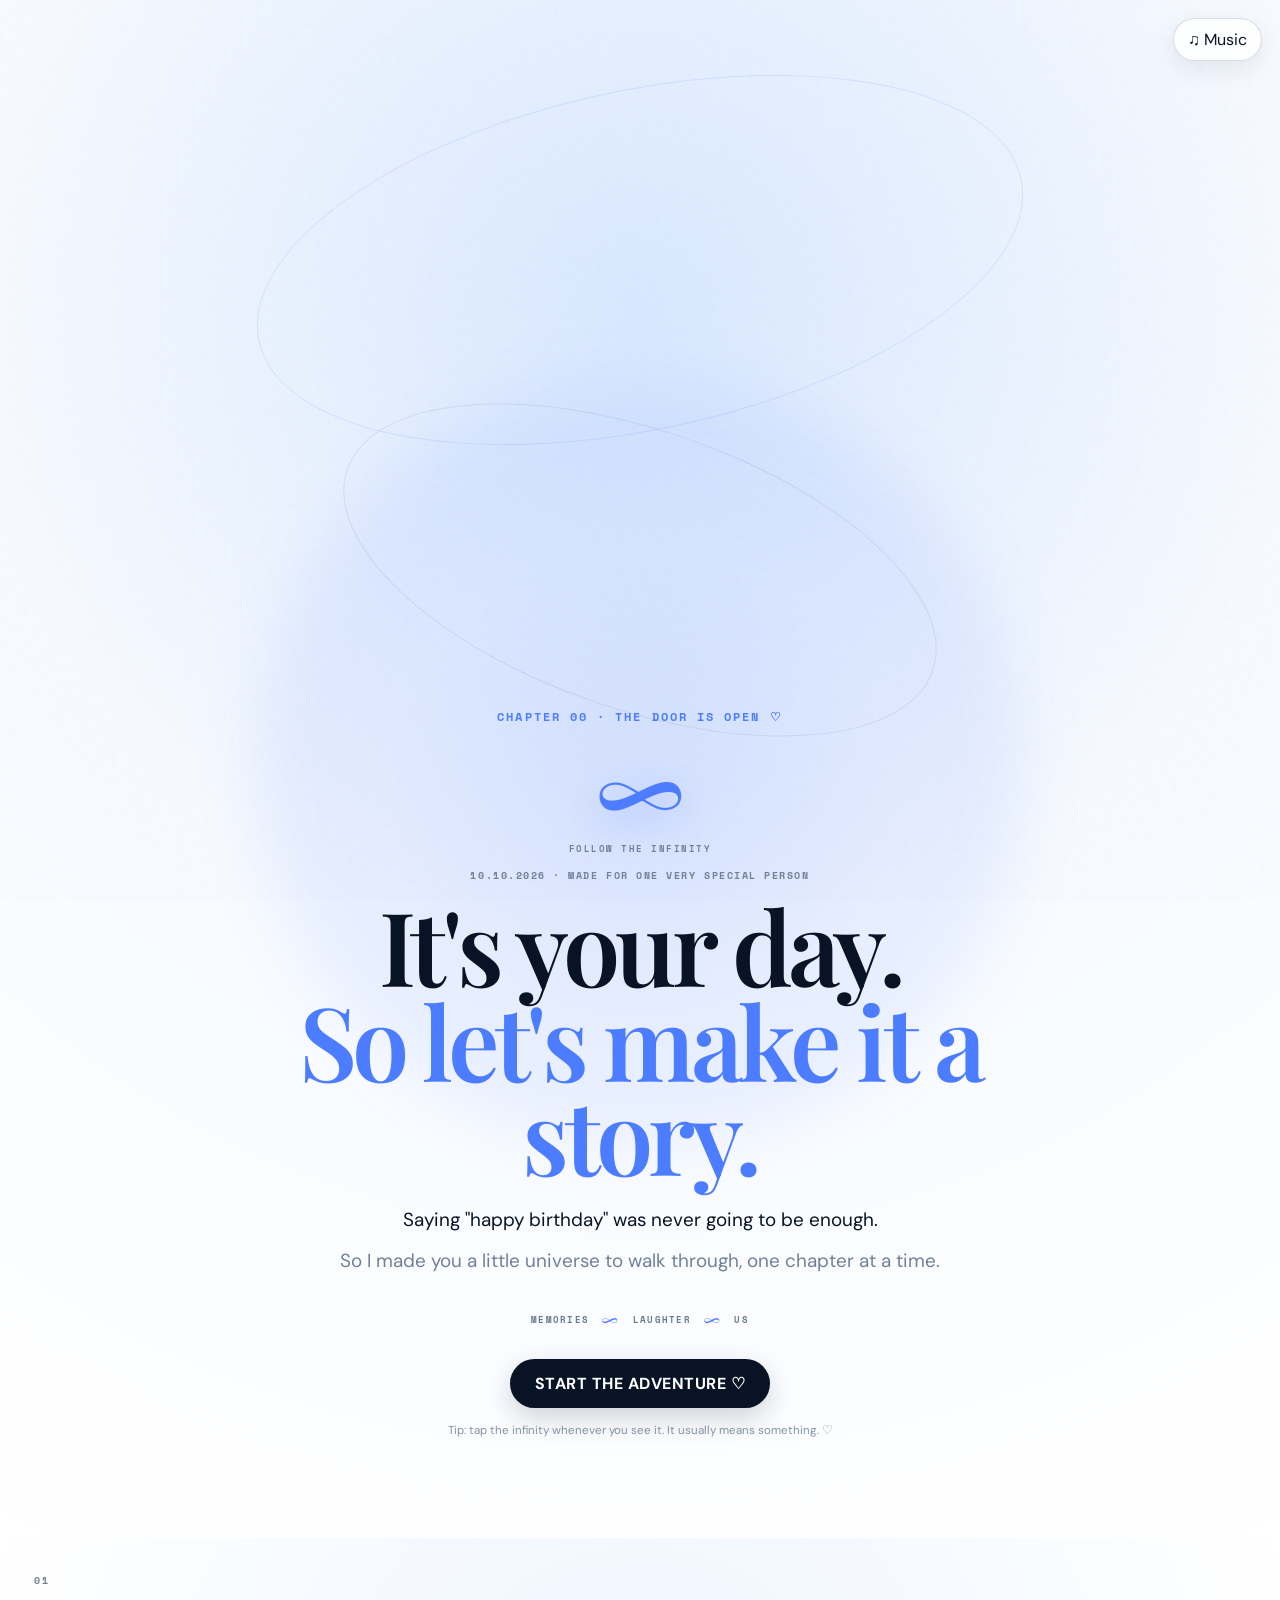
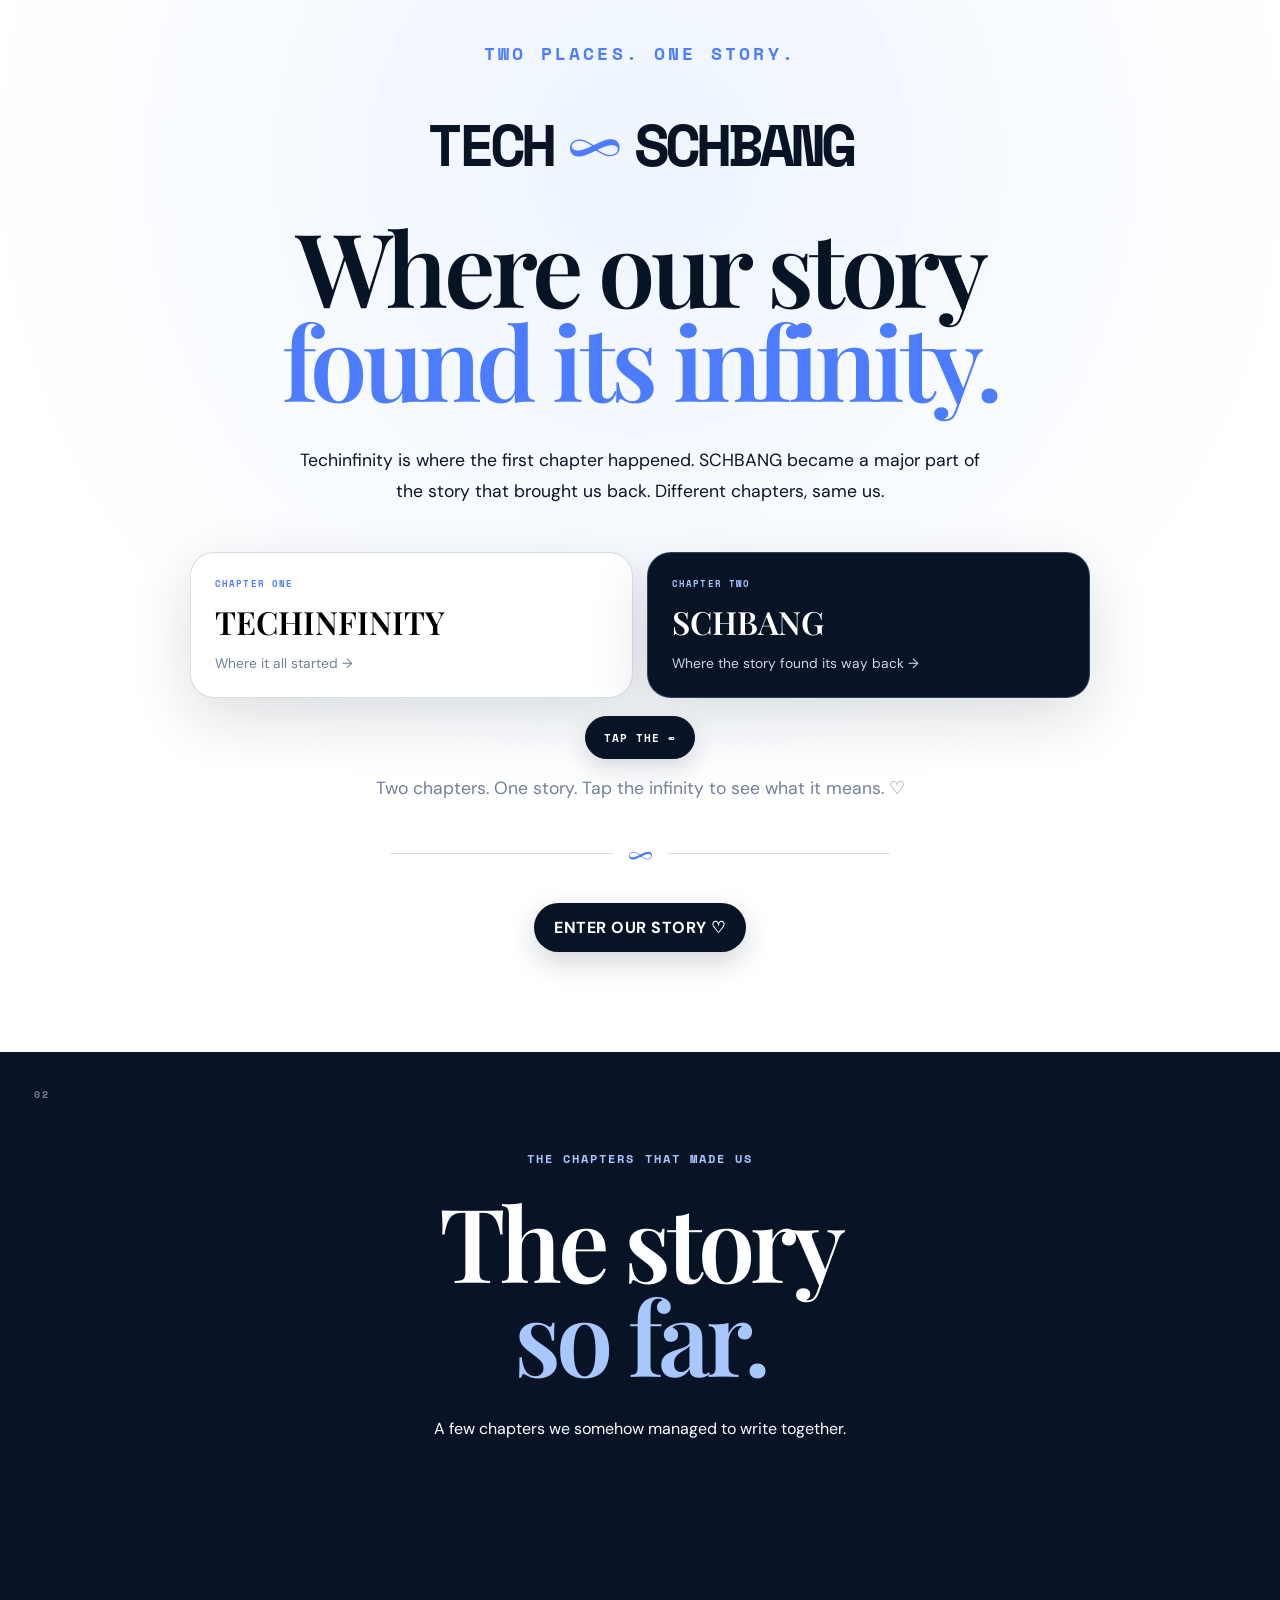
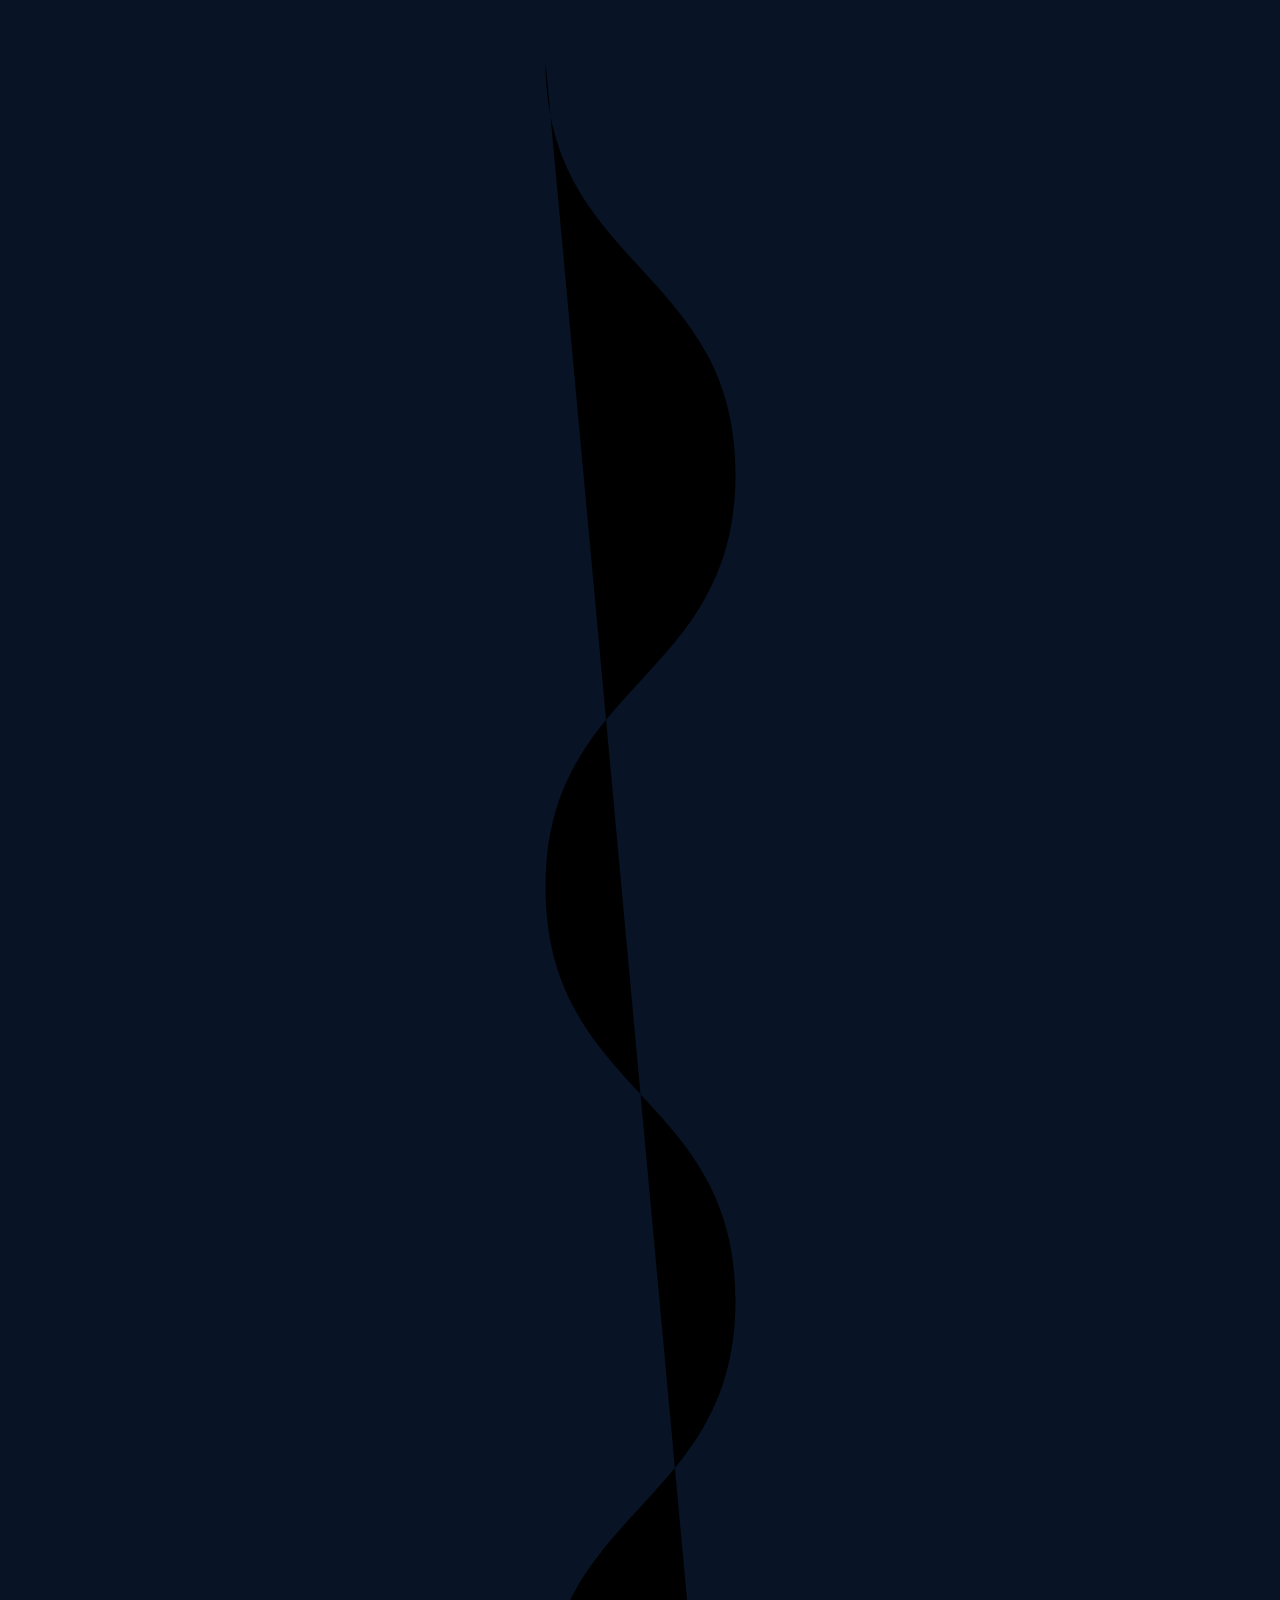
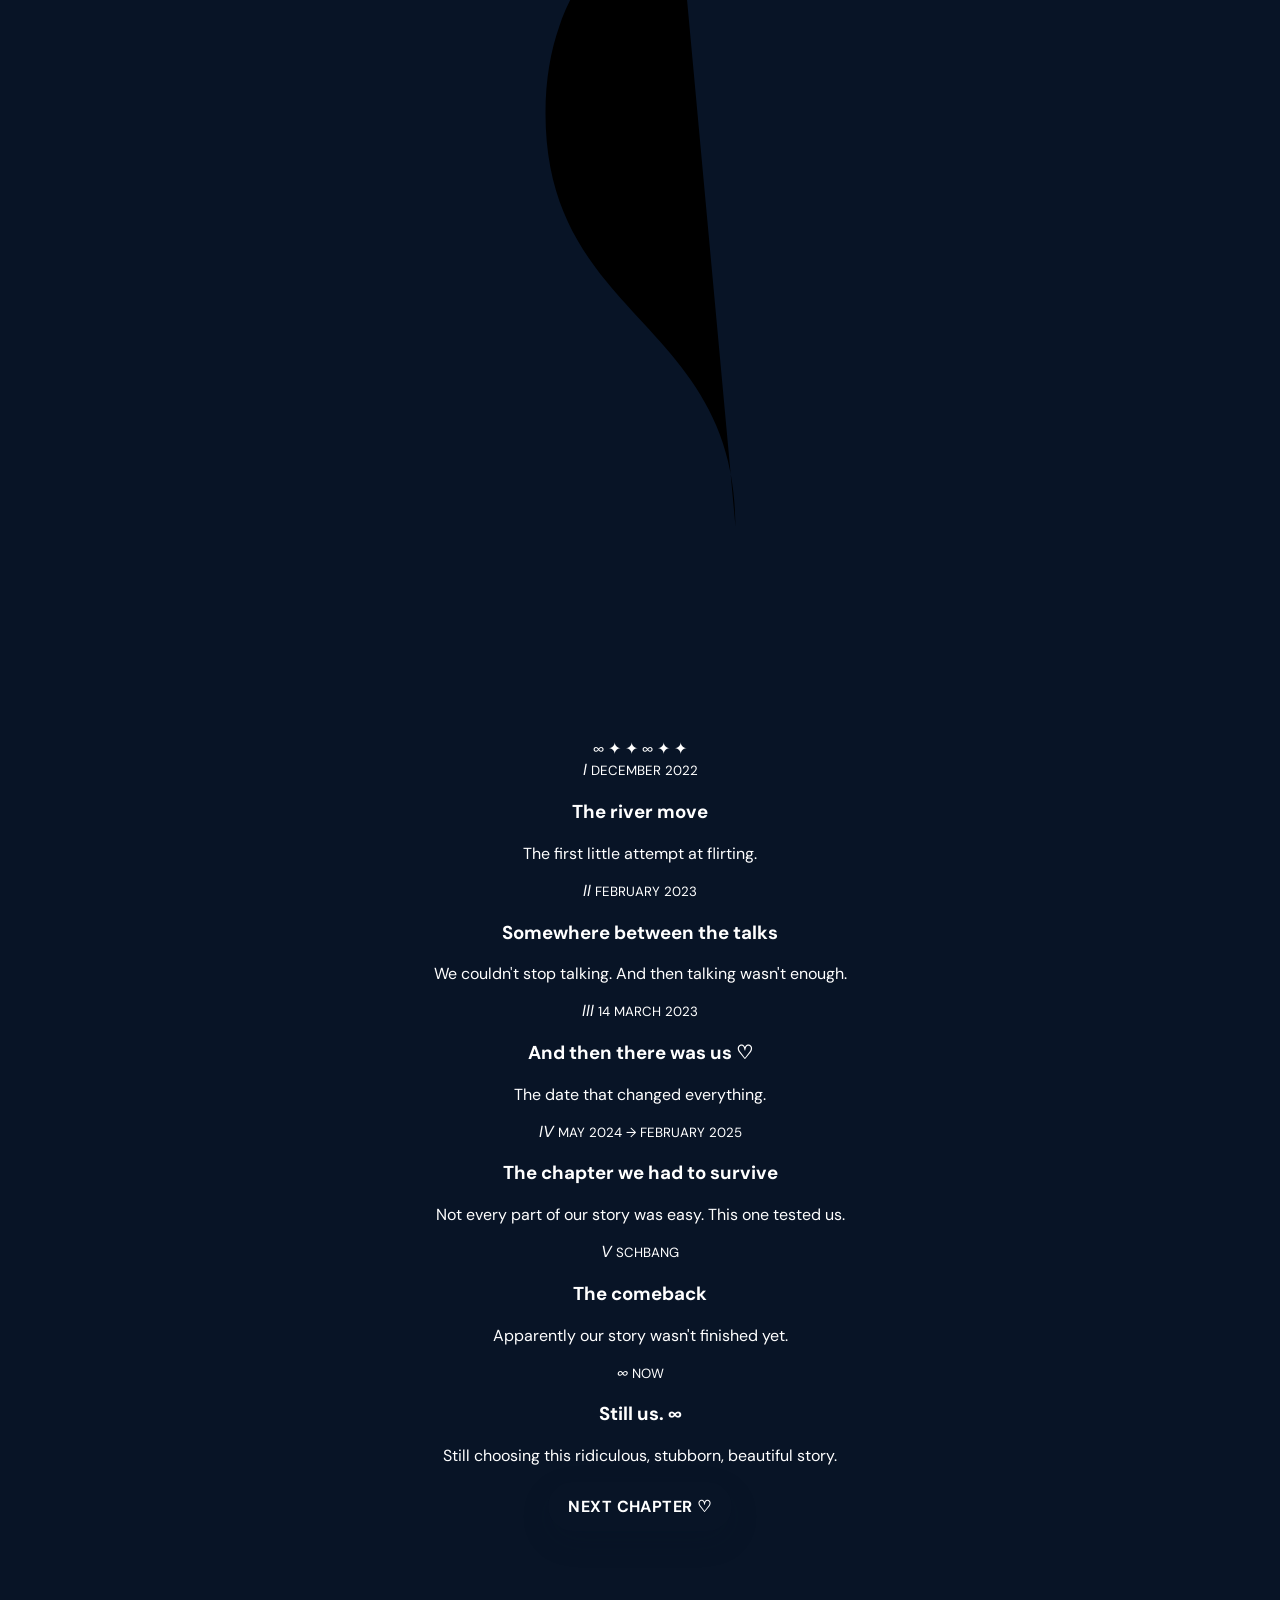
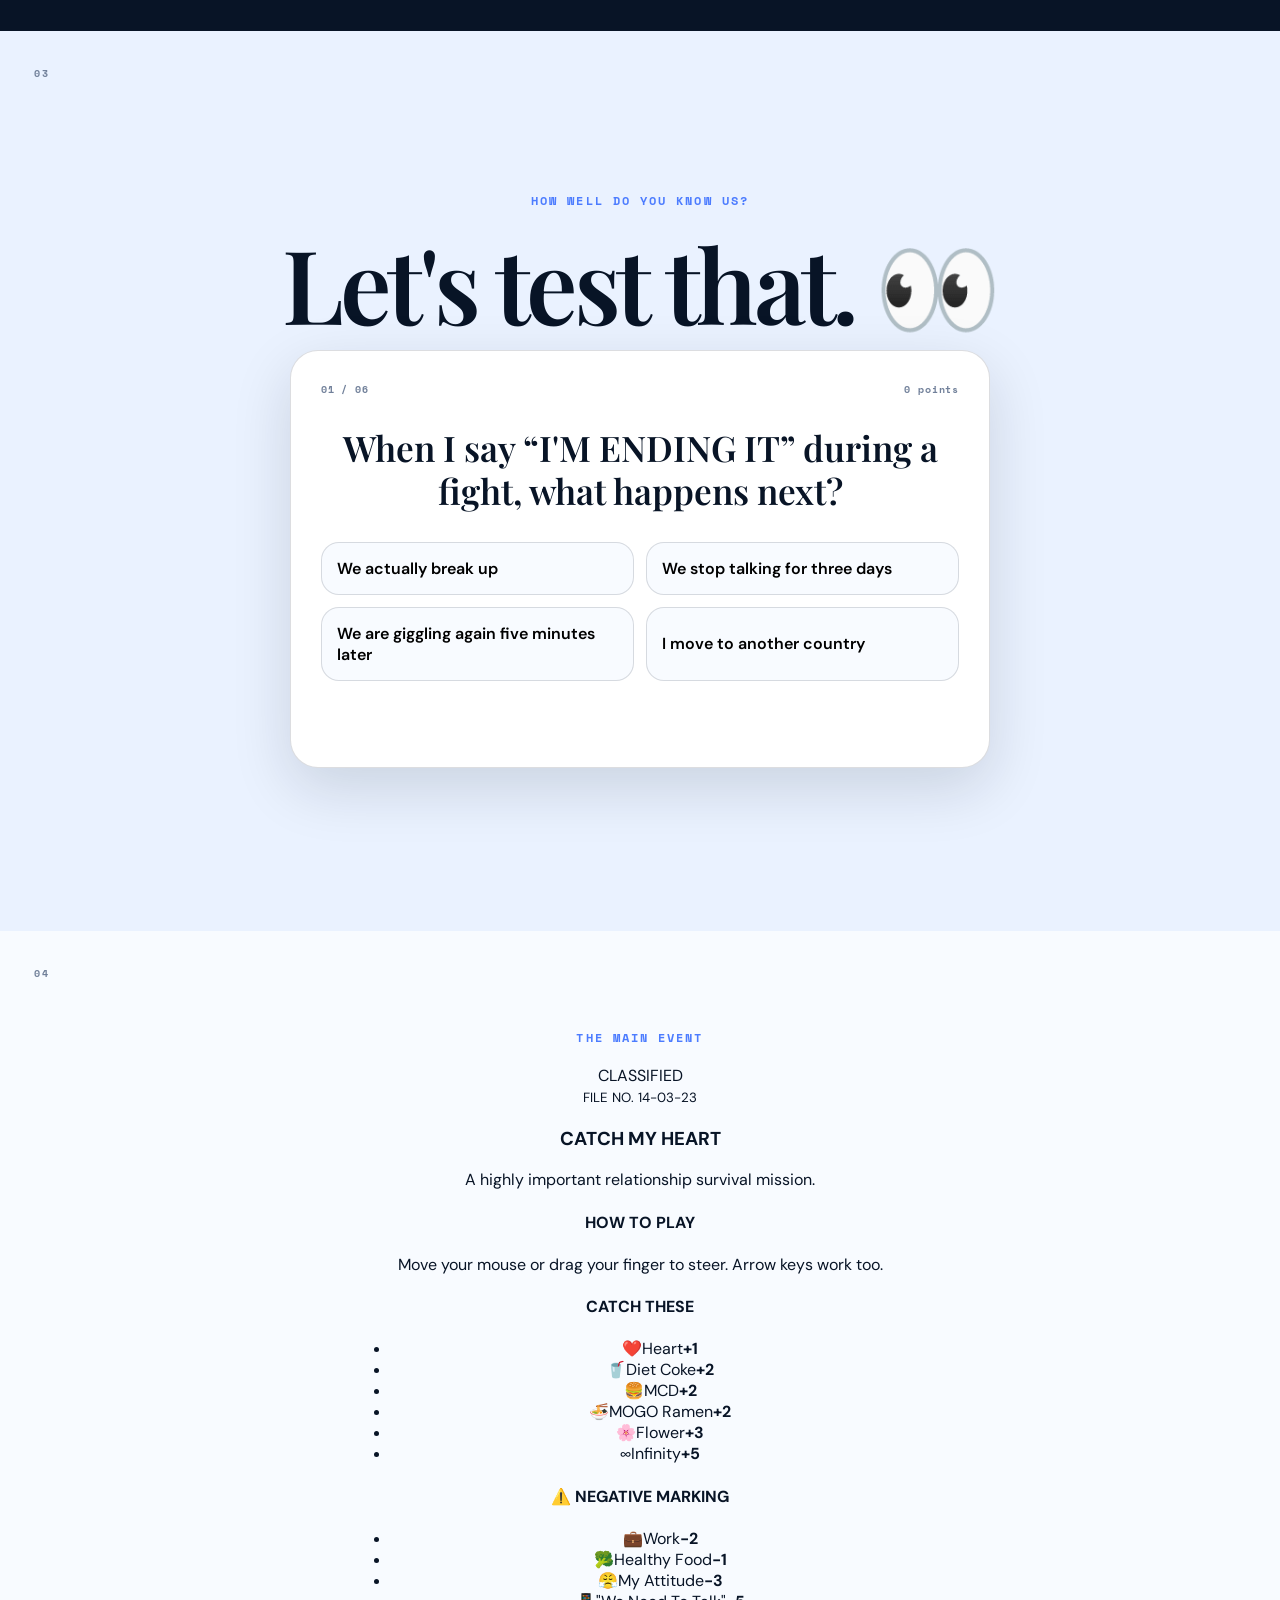
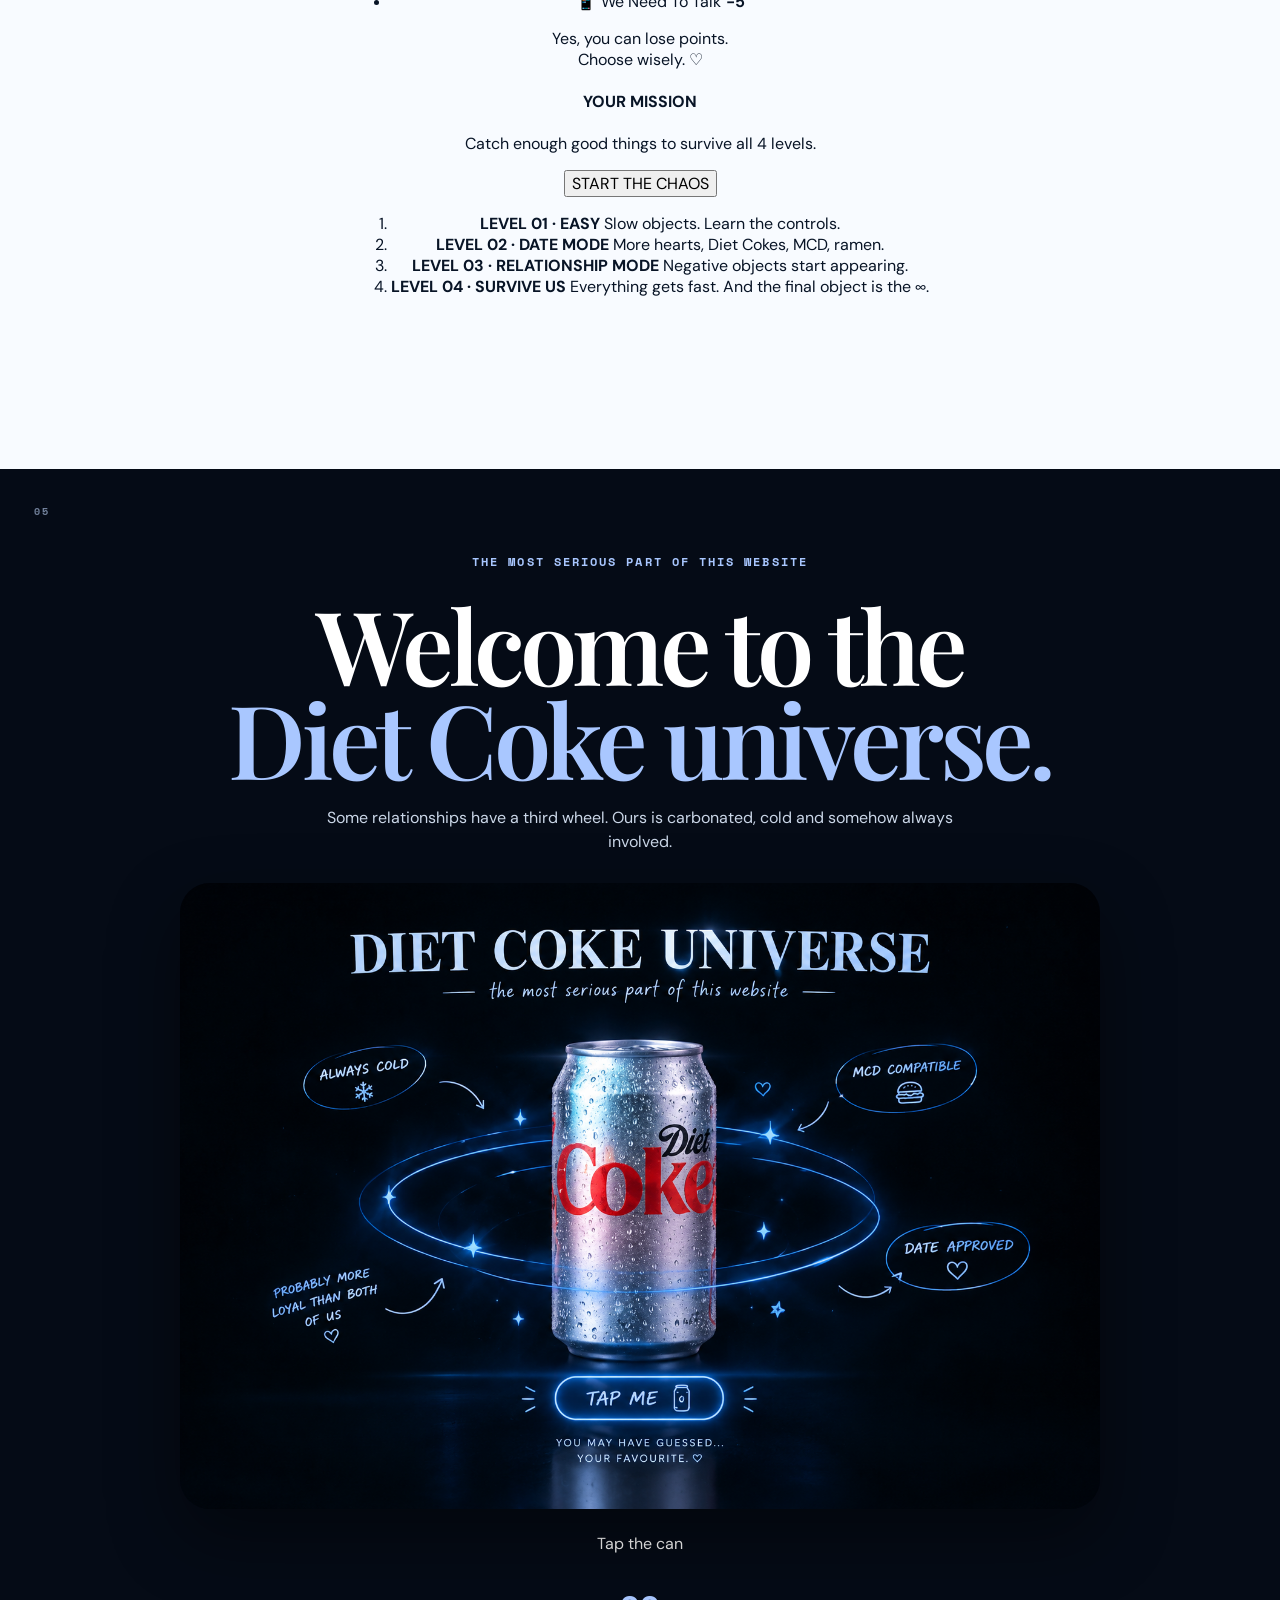
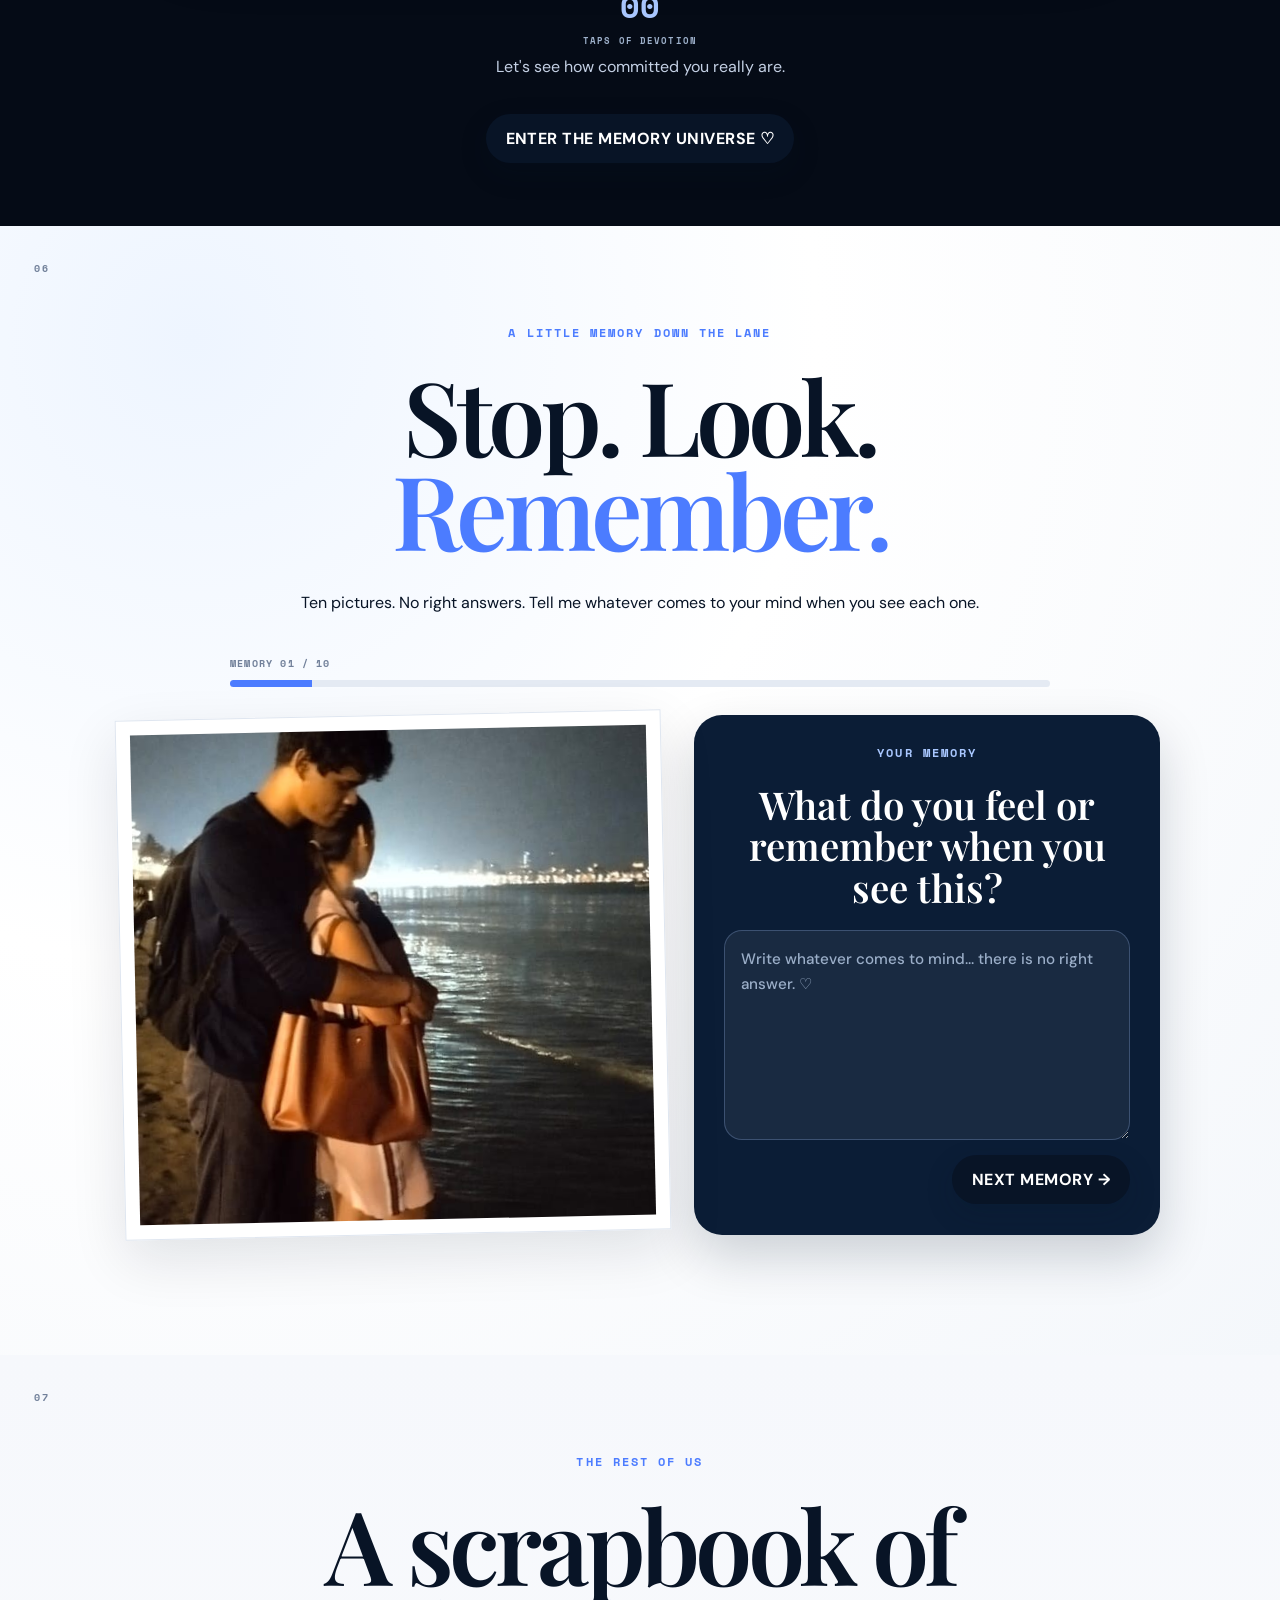
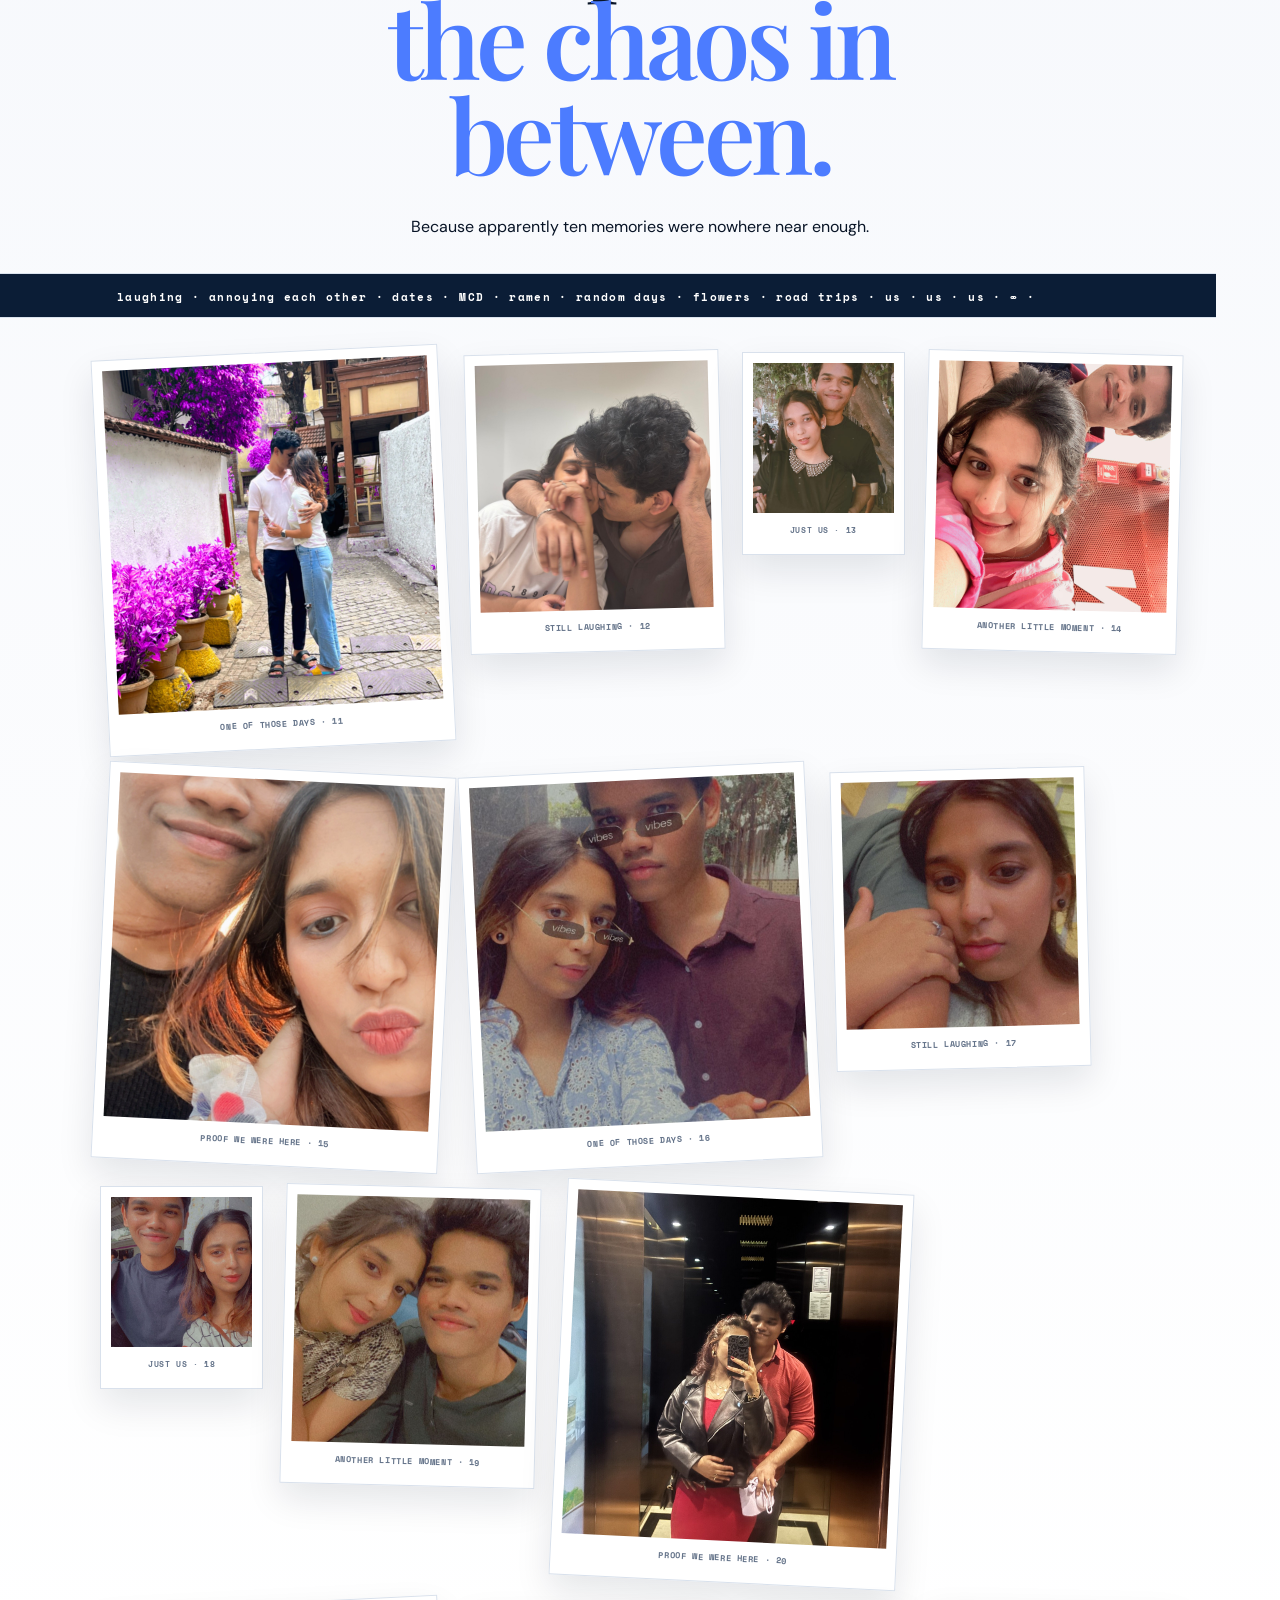
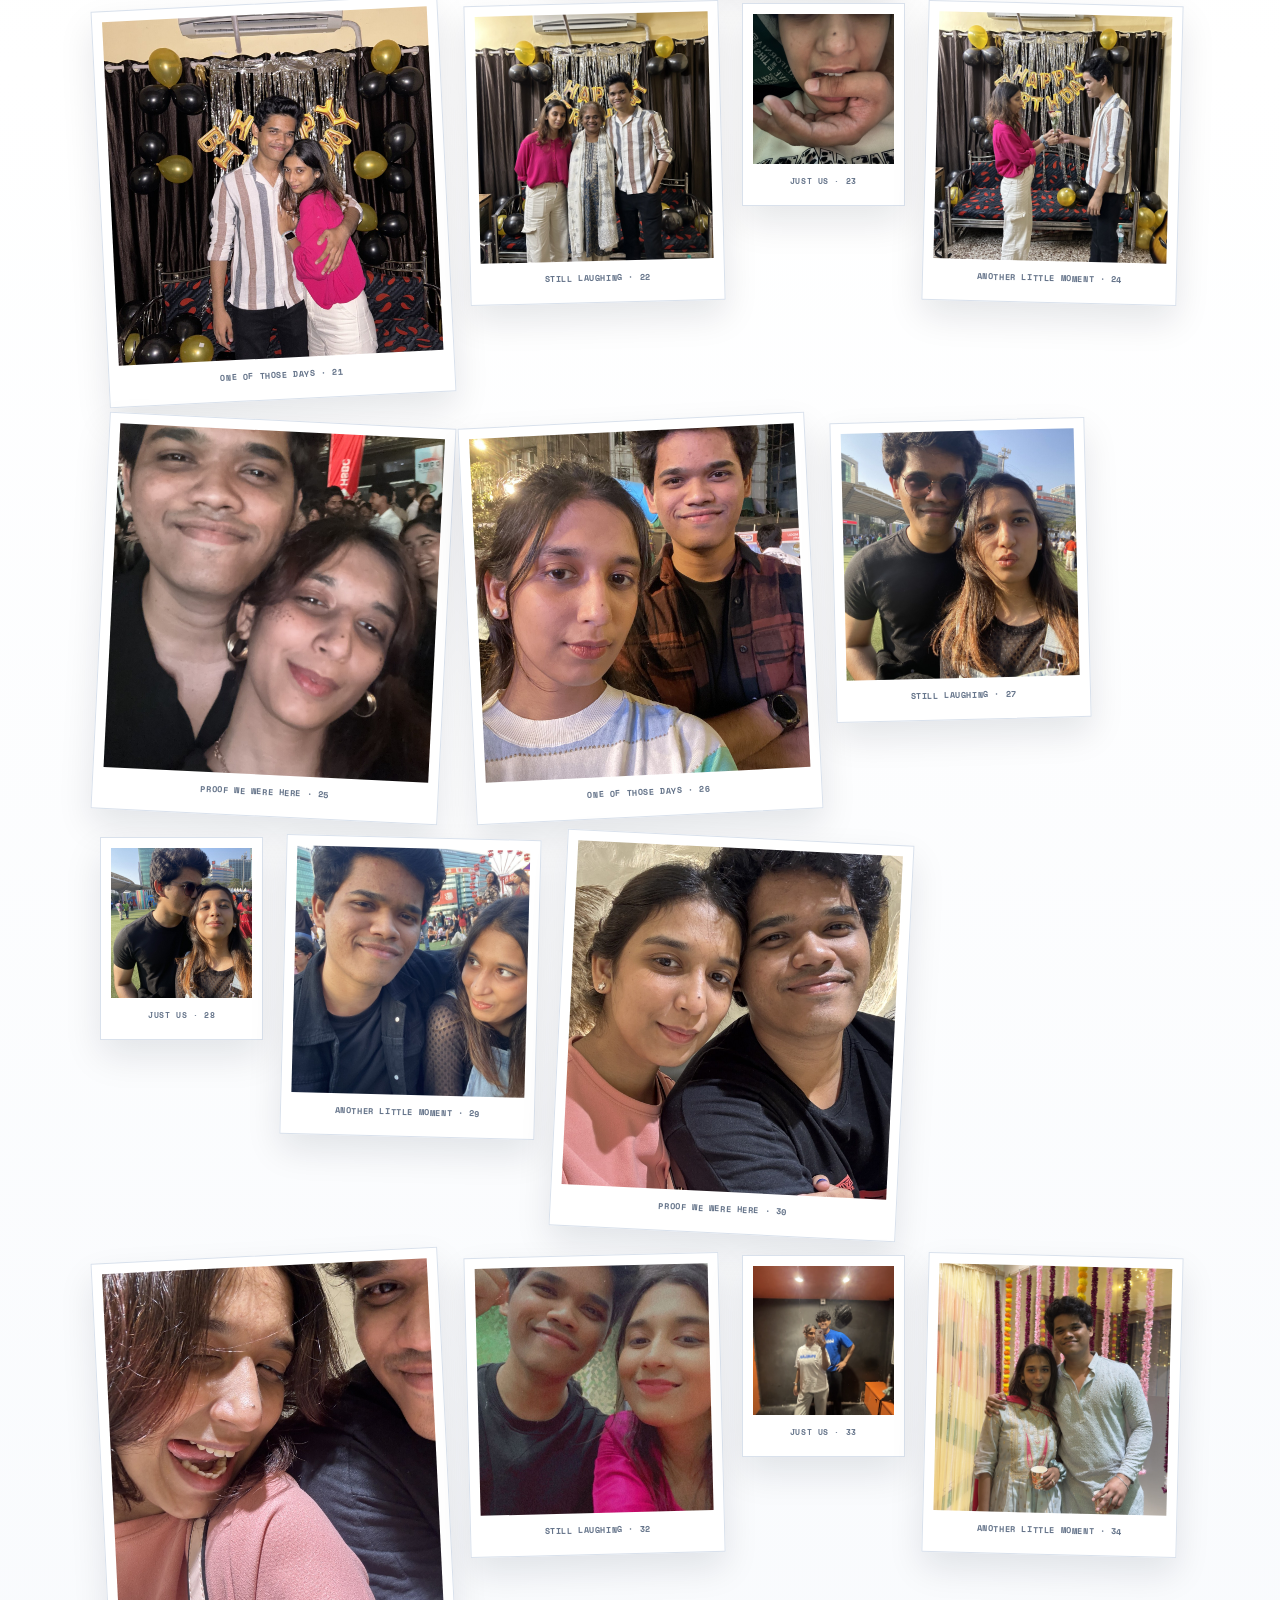
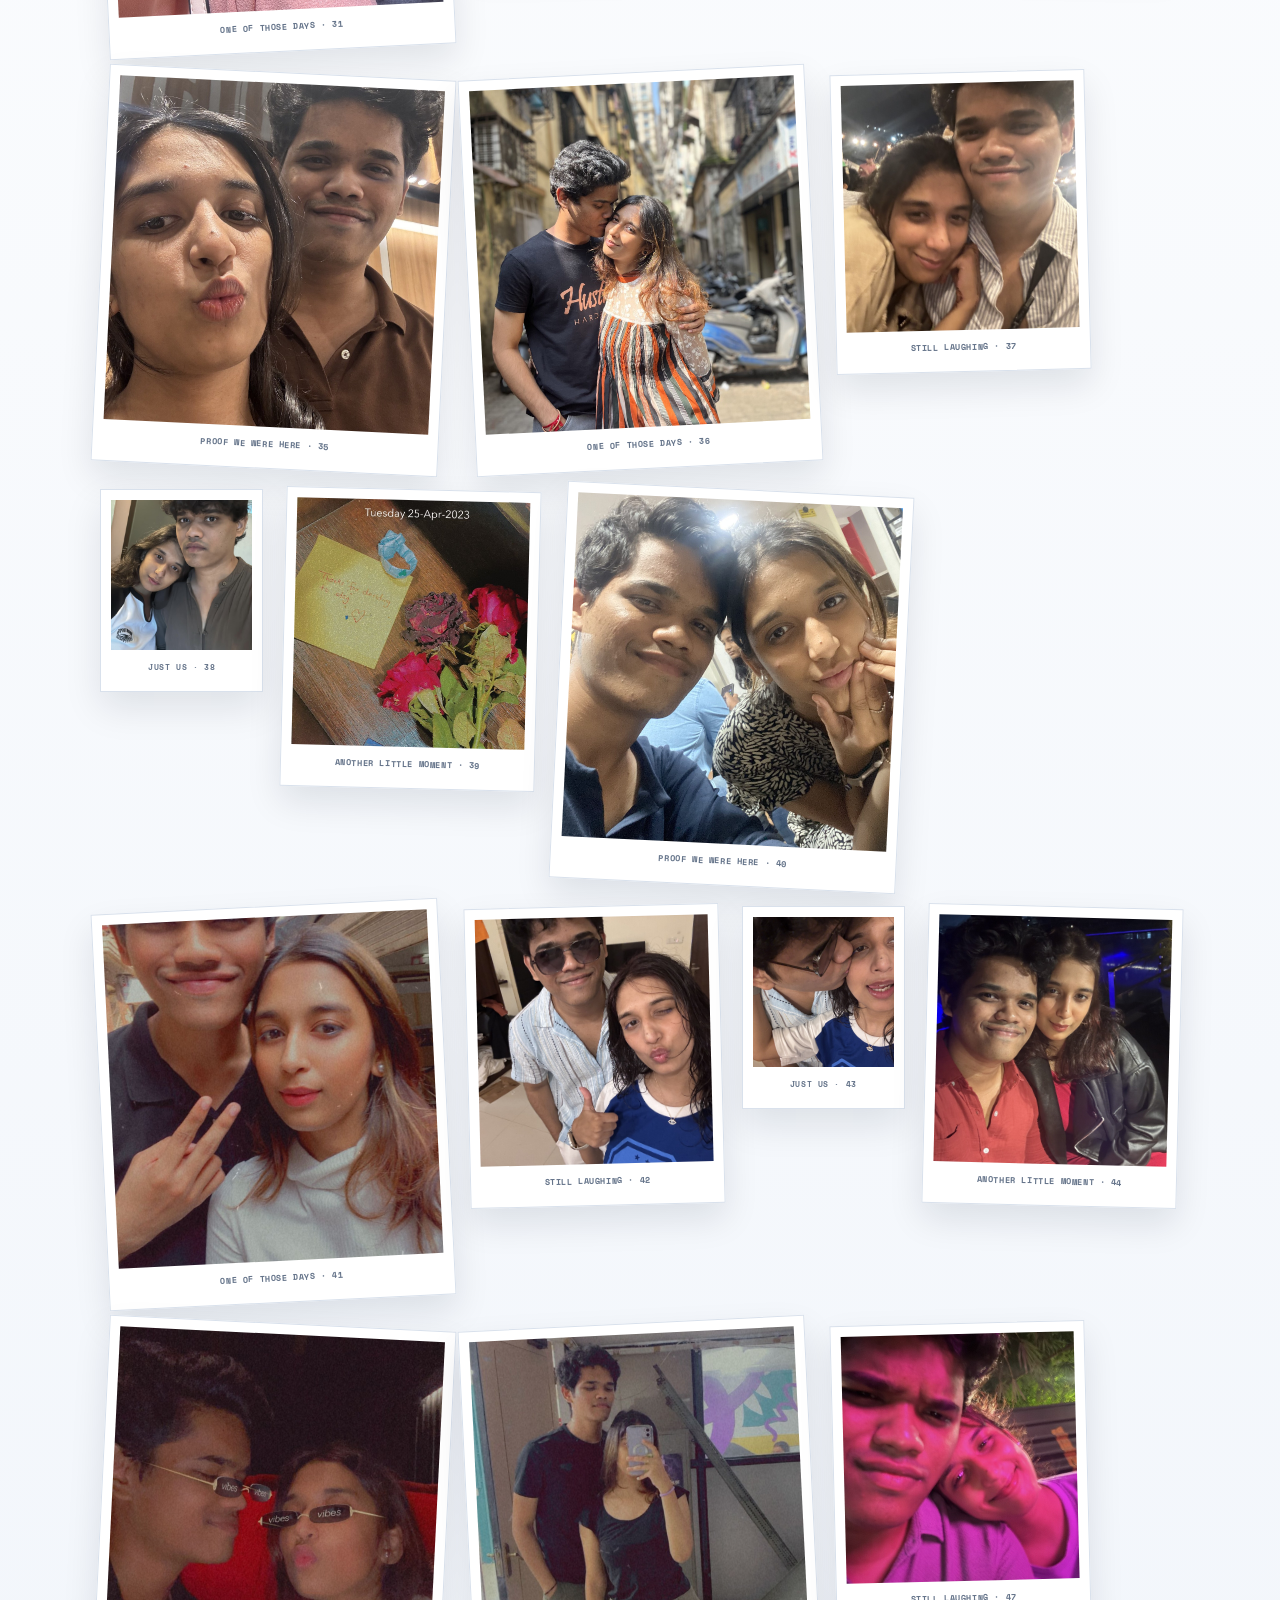
==== commit e8ed1a2e: "Update index.html" ====
--- a/index.html
+++ b/index.html
@@ -347,84 +347,89 @@
     ==================================================== -->
 
     <section
-      class="chapter timeline-chapter"
+      class="chapter timeline-chapter story-chapter"
       data-chapter="2"
     >
 
       <div class="chapter-number">02</div>
 
       <p class="eyebrow">
-        THE TIMELINE WE DIDN'T KNOW WE WERE WRITING
+        THE CHAPTERS THAT MADE US
       </p>
 
       <h2>
-        From one little flirt<br>
-        <span>to an infinite us.</span>
+        The story<br>
+        <span>so far.</span>
       </h2>
 
-      <div class="timeline">
-
-        <article>
-          <span class="dot"></span>
+      <p class="story-lead">
+        A few chapters we somehow managed to write together.
+      </p>
+
+      <div class="story">
+
+        <svg
+          class="story-path"
+          viewBox="0 0 100 600"
+          preserveAspectRatio="none"
+          aria-hidden="true"
+        >
+          <path
+            d="M27 50 C27 100,73 100,73 150 C73 200,27 200,27 250 C27 300,73 300,73 350 C73 400,27 400,27 450 C27 500,73 500,73 550"
+            vector-effect="non-scaling-stroke"
+          />
+        </svg>
+
+        <div class="story-orbit so-1" aria-hidden="true"></div>
+        <div class="story-orbit so-2" aria-hidden="true"></div>
+
+        <span class="story-mark sm-1" aria-hidden="true">∞</span>
+        <span class="story-mark sm-2" aria-hidden="true">✦</span>
+        <span class="story-mark sm-3" aria-hidden="true">✦</span>
+        <span class="story-mark sm-4" aria-hidden="true">∞</span>
+        <span class="story-mark sm-5" aria-hidden="true">✦</span>
+        <span class="story-mark sm-6" aria-hidden="true">✦</span>
+
+        <article class="story-card left" style="--r:-1.6deg">
+          <i class="story-no">I</i>
           <small>DECEMBER 2022</small>
-          <h3>The hand in the river.</h3>
-          <p>
-            I gave you my hand in the river to flirt with you.
-            You very confidently rejected me.
-            Iconic beginning. 😂
-          </p>
+          <h3>The river move</h3>
+          <p>The first little attempt at flirting.</p>
         </article>
 
-        <article>
-          <span class="dot"></span>
+        <article class="story-card right" style="--r:1.4deg">
+          <i class="story-no">II</i>
           <small>FEBRUARY 2023</small>
-          <h3>We couldn't stop talking.</h3>
-          <p>
-            Somewhere between all those conversations,
-            the flirting stopped being a joke and became
-            something neither of us could ignore.
-          </p>
+          <h3>Somewhere between the talks</h3>
+          <p>We couldn't stop talking. And then talking wasn't enough.</p>
         </article>
 
-        <article>
-          <span class="dot"></span>
+        <article class="story-card left pivot" style="--r:-1deg">
+          <i class="story-no">III</i>
           <small>14 MARCH 2023</small>
-          <h3>And then there was us.</h3>
-          <p>
-            The date that became one of the biggest
-            chapters of our story.
-          </p>
+          <h3>And then there was us ♡</h3>
+          <p>The date that changed everything.</p>
         </article>
 
-        <article>
-          <span class="dot"></span>
+        <article class="story-card right hard" style="--r:1.8deg">
+          <i class="story-no">IV</i>
           <small>MAY 2024 → FEBRUARY 2025</small>
-          <h3>The part we had to survive.</h3>
-          <p>
-            We parted ways. Life took us in different directions
-            for a while, but apparently our story had other plans.
-          </p>
+          <h3>The chapter we had to survive</h3>
+          <p>Not every part of our story was easy. This one tested us.</p>
         </article>
 
-        <article>
-          <span class="dot"></span>
+        <article class="story-card left" style="--r:-1.3deg">
+          <i class="story-no">V</i>
           <small>SCHBANG</small>
-          <h3>And somehow, back together.</h3>
-          <p>
-            SCHBANG brought us together again, and here we are,
-            still standing strong, still fighting against all odds,
-            still choosing this story.
-          </p>
+          <h3>The comeback</h3>
+          <p>Apparently our story wasn't finished yet.</p>
         </article>
 
-        <article>
-          <span class="dot"></span>
+        <article class="story-card right now" style="--r:1deg">
+          <i class="story-no">∞</i>
           <small>NOW</small>
-          <h3>Still us. Still infinite.</h3>
-          <p>
-            Not perfect. Not always easy.
-            But real, ridiculous, stubborn, loving, and ours.
-          </p>
+          <h3>Still us. ∞</h3>
+          <p>Still choosing this ridiculous, stubborn, beautiful story.</p>
         </article>
 
       </div>
@@ -543,55 +548,132 @@
         THE MAIN EVENT
       </p>
 
-      <h2>
-        Catch my heart ♡
-      </h2>
-
-      <p class="lead">
-        Catch the good stuff. Avoid the broken hearts.
-        And obviously, Diet Coke is worth extra points.
-      </p>
-
-      <div class="game-hud">
-
-        <span>
-          SCORE <b id="gameScore">0</b>
-        </span>
-
-        <span>
-          TIME <b id="gameTime">20</b>
-        </span>
-
-        <span>
-          BEST <b id="bestScore">0</b>
-        </span>
-
-      </div>
-
-      <div
-        id="catchGame"
-        class="catch-game"
-        aria-label="Catch the falling hearts game"
-      >
+      <!-- MISSION BRIEFING -->
+
+      <div id="briefing" class="briefing">
+
+        <div class="briefing-stamp">CLASSIFIED</div>
+
+        <header class="briefing-head">
+          <small>FILE NO. 14-03-23</small>
+          <h3>CATCH MY HEART</h3>
+          <p>A highly important relationship survival mission.</p>
+        </header>
+
+        <div class="brief-block">
+
+          <h4>HOW TO PLAY</h4>
+
+          <p class="how">
+            Move your mouse or drag your finger to steer.
+            Arrow keys work too.
+          </p>
+
+          <h4 class="sub">CATCH THESE</h4>
+
+          <ul class="loot">
+            <li><span class="em">❤️</span><span class="nm">Heart</span><b>+1</b></li>
+            <li><span class="em">🥤</span><span class="nm">Diet Coke</span><b>+2</b></li>
+            <li><span class="em">🍔</span><span class="nm">MCD</span><b>+2</b></li>
+            <li><span class="em">🍜</span><span class="nm">MOGO Ramen</span><b>+2</b></li>
+            <li><span class="em">🌸</span><span class="nm">Flower</span><b>+3</b></li>
+            <li><span class="em">∞</span><span class="nm">Infinity</span><b>+5</b></li>
+          </ul>
+
+        </div>
+
+        <div class="brief-block warning">
+
+          <h4>⚠️ NEGATIVE MARKING</h4>
+
+          <ul class="loot">
+            <li><span class="em">💼</span><span class="nm">Work</span><b>−2</b></li>
+            <li><span class="em">🥦</span><span class="nm">Healthy Food</span><b>−1</b></li>
+            <li><span class="em">😤</span><span class="nm">My Attitude</span><b>−3</b></li>
+            <li><span class="em">📱</span><span class="nm">"We Need To Talk"</span><b>−5</b></li>
+          </ul>
+
+          <p class="warn-note">
+            Yes, you can lose points.<br>
+            Choose wisely. ♡
+          </p>
+
+        </div>
+
+        <div class="brief-block">
+
+          <h4>YOUR MISSION</h4>
+
+          <p class="how">
+            Catch enough good things to survive all 4 levels.
+          </p>
+
+        </div>
+
+        <button id="startGame" class="start-btn" type="button">
+          START THE CHAOS
+        </button>
+
+        <ol class="route">
+          <li>
+            <strong>LEVEL 01 · EASY</strong>
+            <span>Slow objects. Learn the controls.</span>
+          </li>
+          <li>
+            <strong>LEVEL 02 · DATE MODE</strong>
+            <span>More hearts, Diet Cokes, MCD, ramen.</span>
+          </li>
+          <li>
+            <strong>LEVEL 03 · RELATIONSHIP MODE</strong>
+            <span>Negative objects start appearing.</span>
+          </li>
+          <li>
+            <strong>LEVEL 04 · SURVIVE US</strong>
+            <span>Everything gets fast. And the final object is the ∞.</span>
+          </li>
+        </ol>
+
+      </div>
+
+
+      <!-- ARENA -->
+
+      <div id="arena" class="arena hidden">
+
+        <div class="game-hud">
+          <span>LEVEL <b id="gameLevel">01</b></span>
+          <span>SCORE <b id="gameScore">0</b></span>
+          <span>TIME <b id="gameTime">20</b></span>
+          <span>BEST <b id="bestScore">0</b></span>
+        </div>
+
+        <div class="target-bar">
+          <span id="targetLabel">GOAL 0 / 10</span>
+          <div><i id="targetFill"></i></div>
+        </div>
 
         <div
-          class="game-start-overlay"
-          id="gameOverlay"
+          id="catchGame"
+          class="catch-game"
+          aria-label="Catch my heart game"
         >
-          <button
-            id="startGame"
-            class="primary-btn"
-            type="button"
-          >
-            START GAME ♡
-          </button>
-        </div>
-
-        <div
-          id="player"
-          class="player"
-        >
-          ♡
+
+          <div id="levelBanner" class="level-banner">
+            <strong id="bannerTitle"></strong>
+            <span id="bannerSub"></span>
+          </div>
+
+          <div id="gameOverlay" class="game-start-overlay hidden">
+            <div class="overlay-inner">
+              <div id="overlayMark" class="overlay-mark">∞</div>
+              <h3 id="overlayTitle"></h3>
+              <p id="overlayText"></p>
+              <button id="overlayBtn" class="start-btn" type="button"></button>
+            </div>
+          </div>
+
+          <div id="player" class="player">♡</div>
+
         </div>
 
       </div>
@@ -640,7 +722,7 @@
 
       <div class="coke-poster-wrap">
 
-        <div class="coke-poster">
+        <div class="coke-poster" id="cokePoster">
 
           <img
             src="./images/diet-coke-universe.png"
@@ -665,8 +747,15 @@
 
       </div>
 
+      <p class="coke-cta" id="cokeCta">
+        <i></i>Tap the can
+      </p>
+
       <div class="coke-counter">
         <span id="cokeCount">00</span>
+        <div class="coke-pips" id="cokePips" aria-hidden="true">
+          <i></i><i></i><i></i><i></i><i></i>
+        </div>
         <small>taps of devotion</small>
       </div>
 
@@ -674,8 +763,7 @@
         id="cokeMessage"
         class="coke-message"
       >
-        Tap the can.
-        Let's see how committed you really are. 🥤
+        Let's see how committed you really are.
       </p>
 
       <div
@@ -683,8 +771,6 @@
         class="coke-final hidden"
       >
 
-        <span>OFFICIAL FINDING</span>
-
         <strong>
           Diet Coke is part of the lore.
         </strong>
@@ -693,6 +779,10 @@
           And somehow, after all this time,
           I still rank above it. I think. ♡
         </p>
+
+        <em class="coke-line">
+          Okay. We both know this was inevitable.
+        </em>
 
       </div>
 
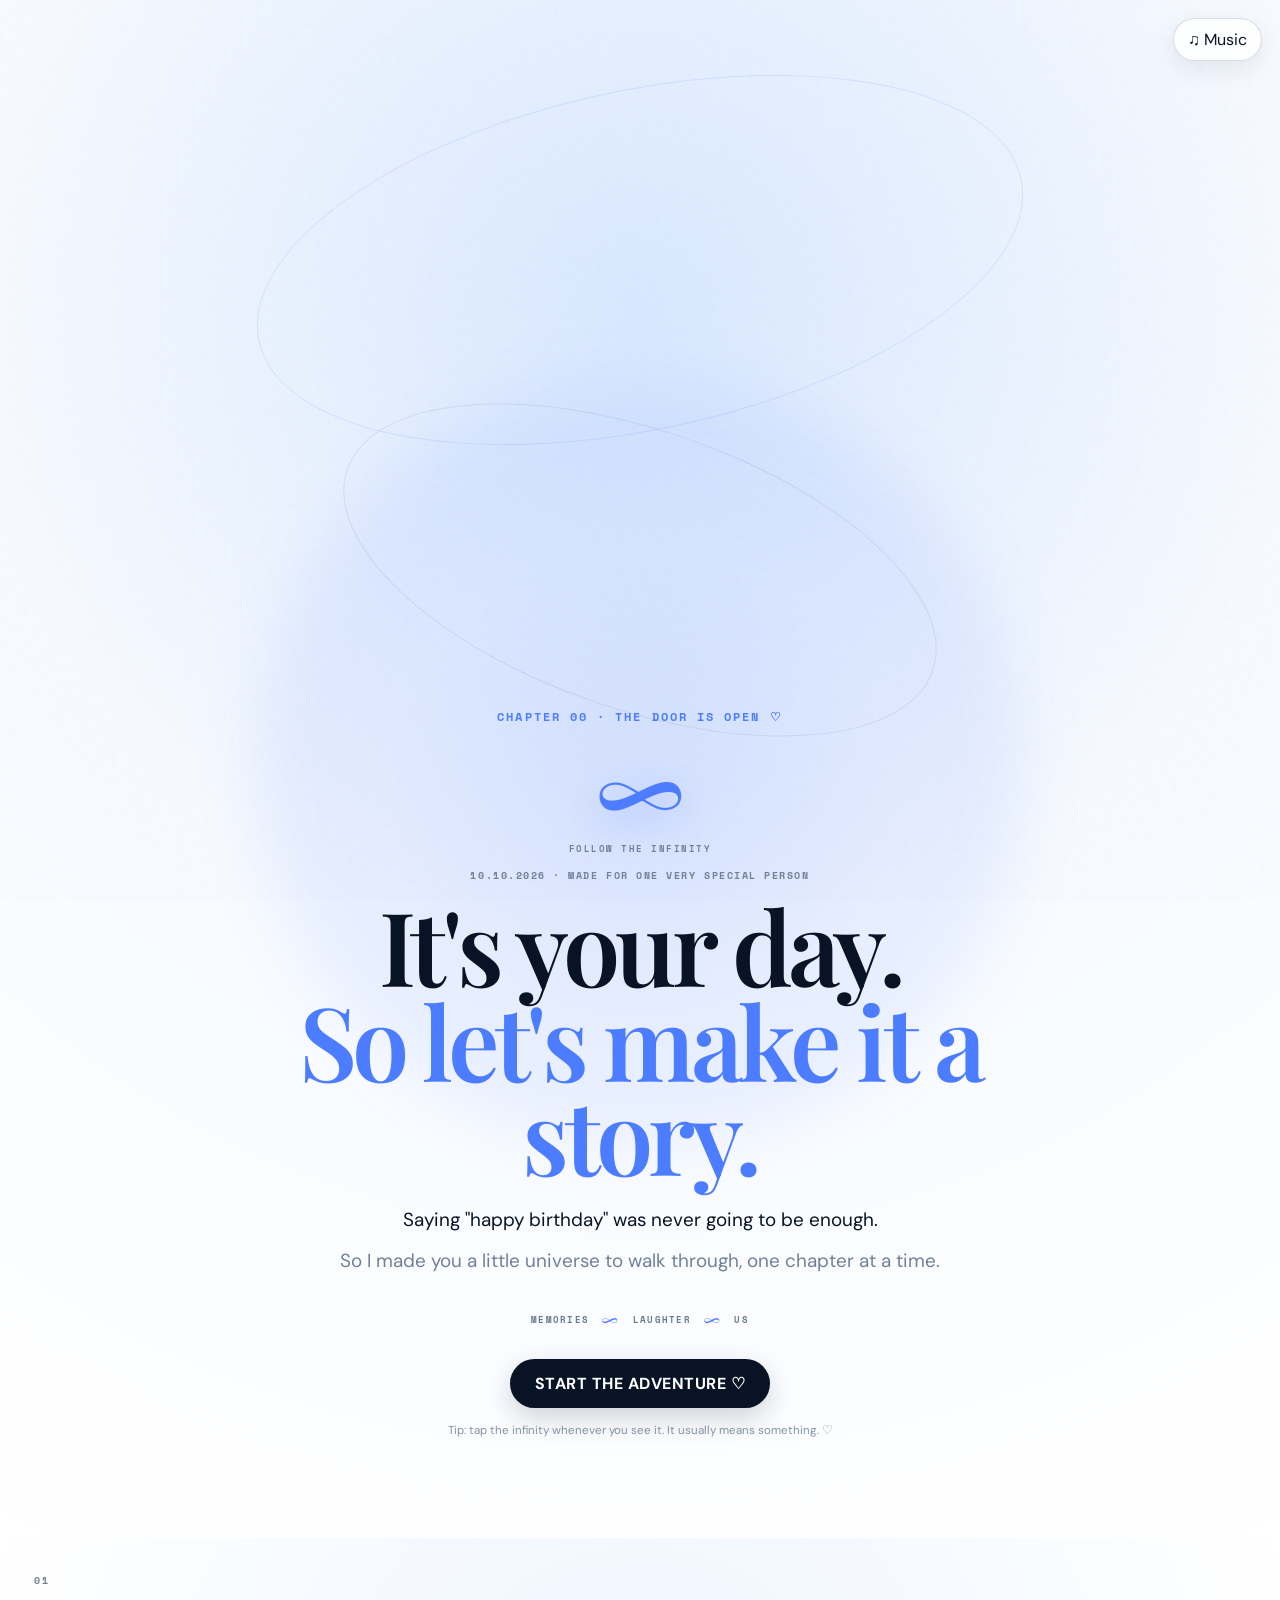
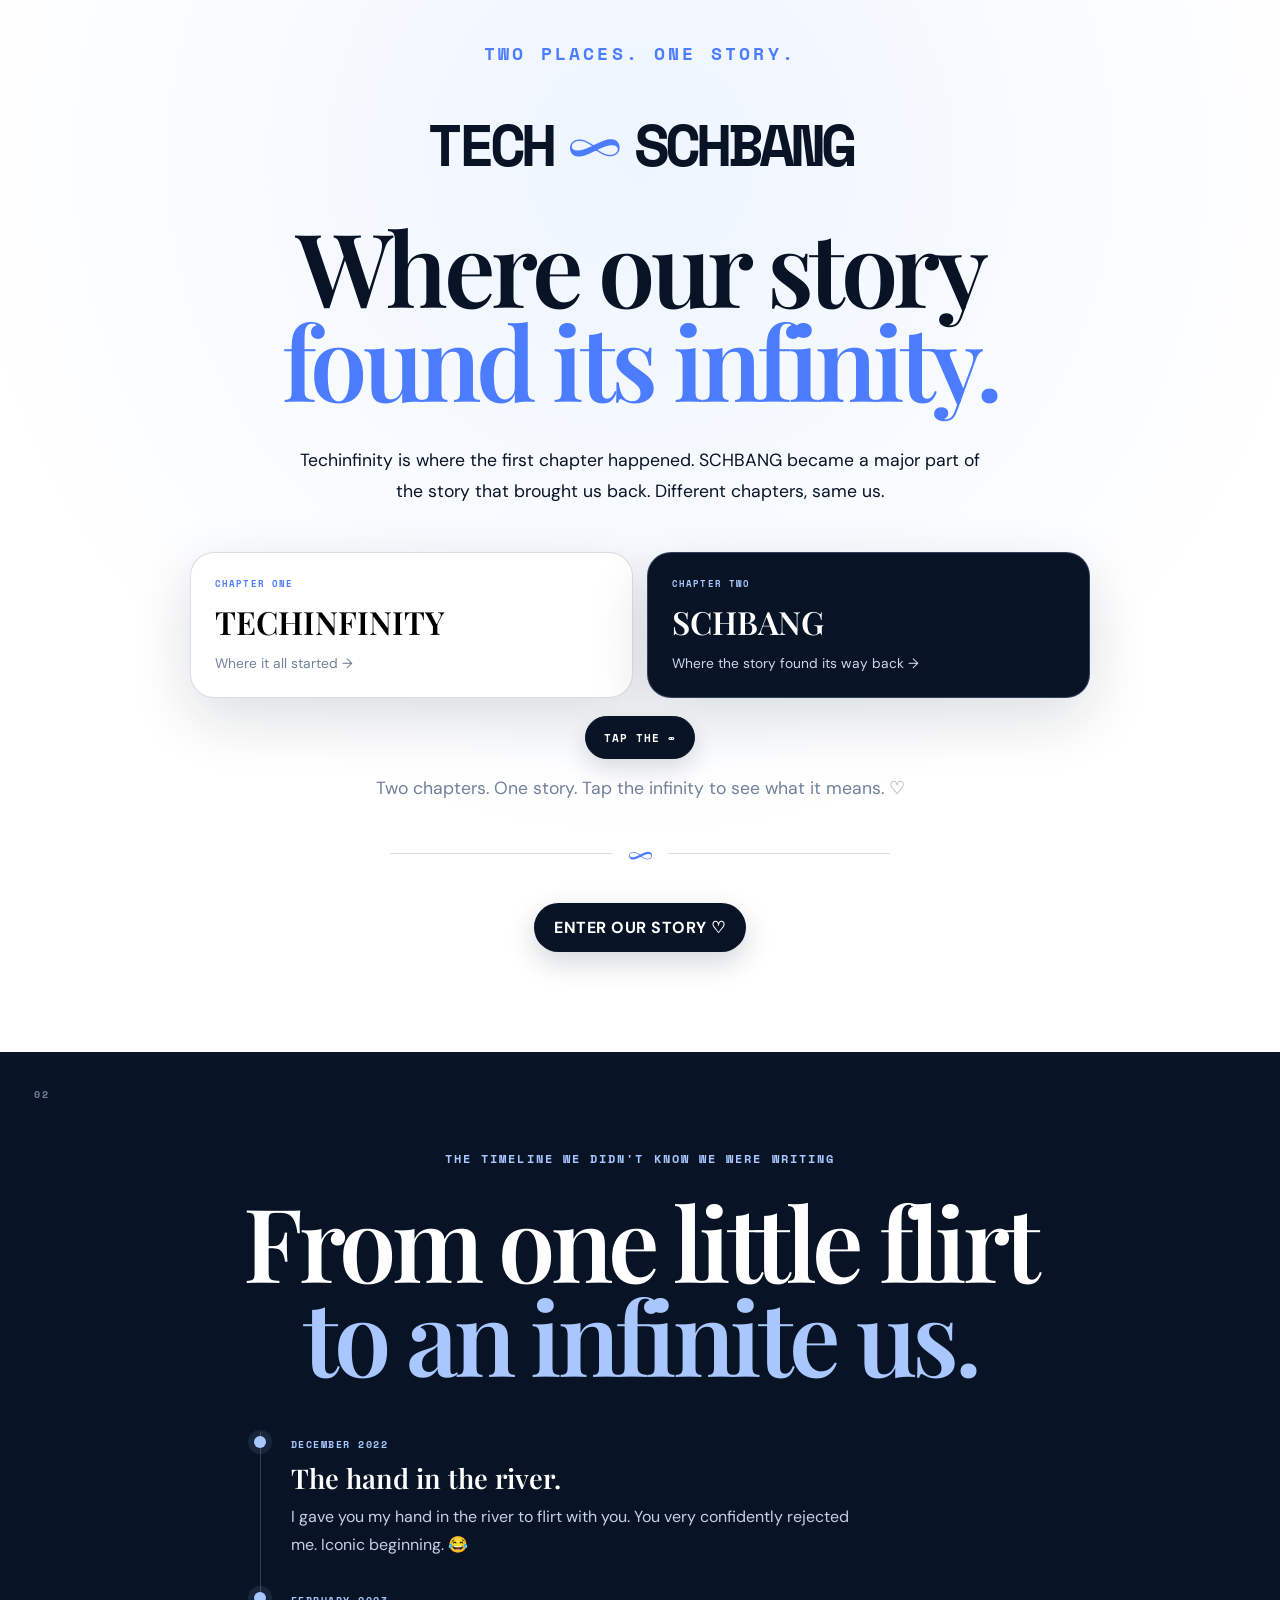
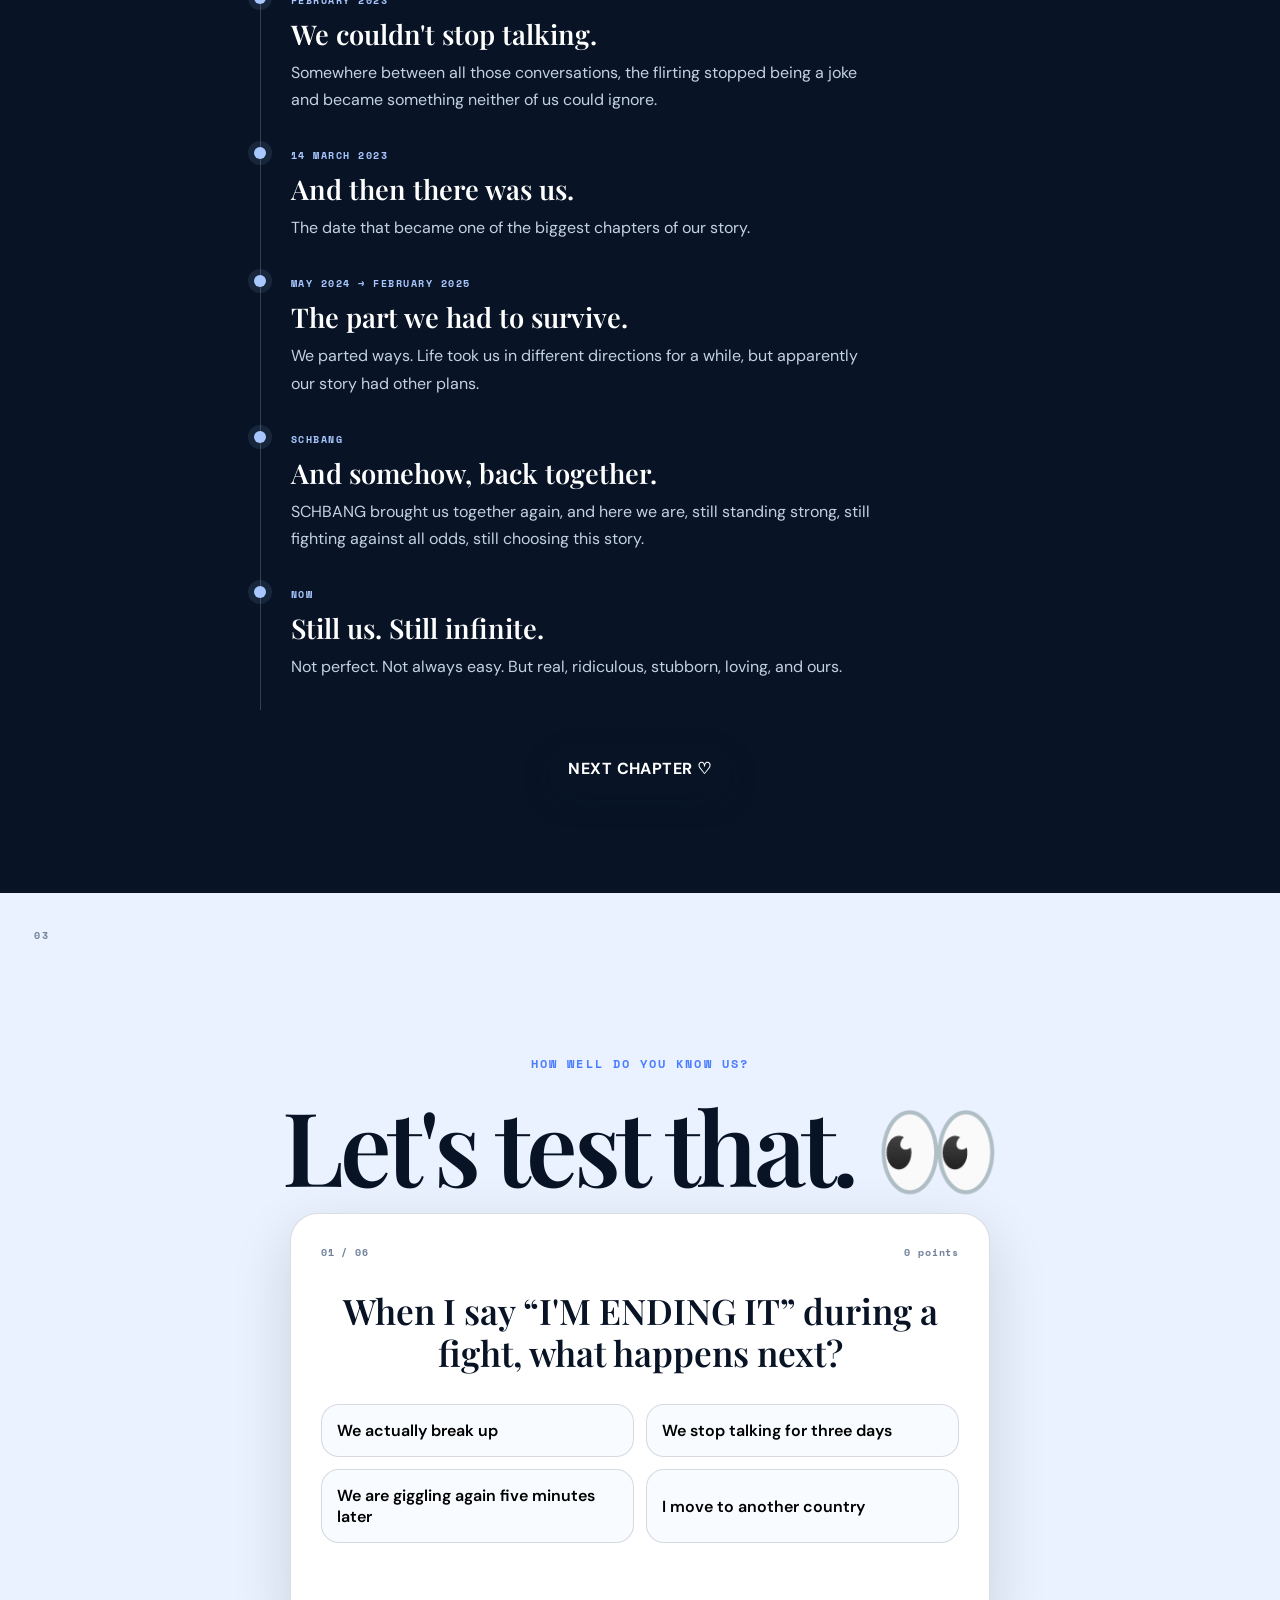
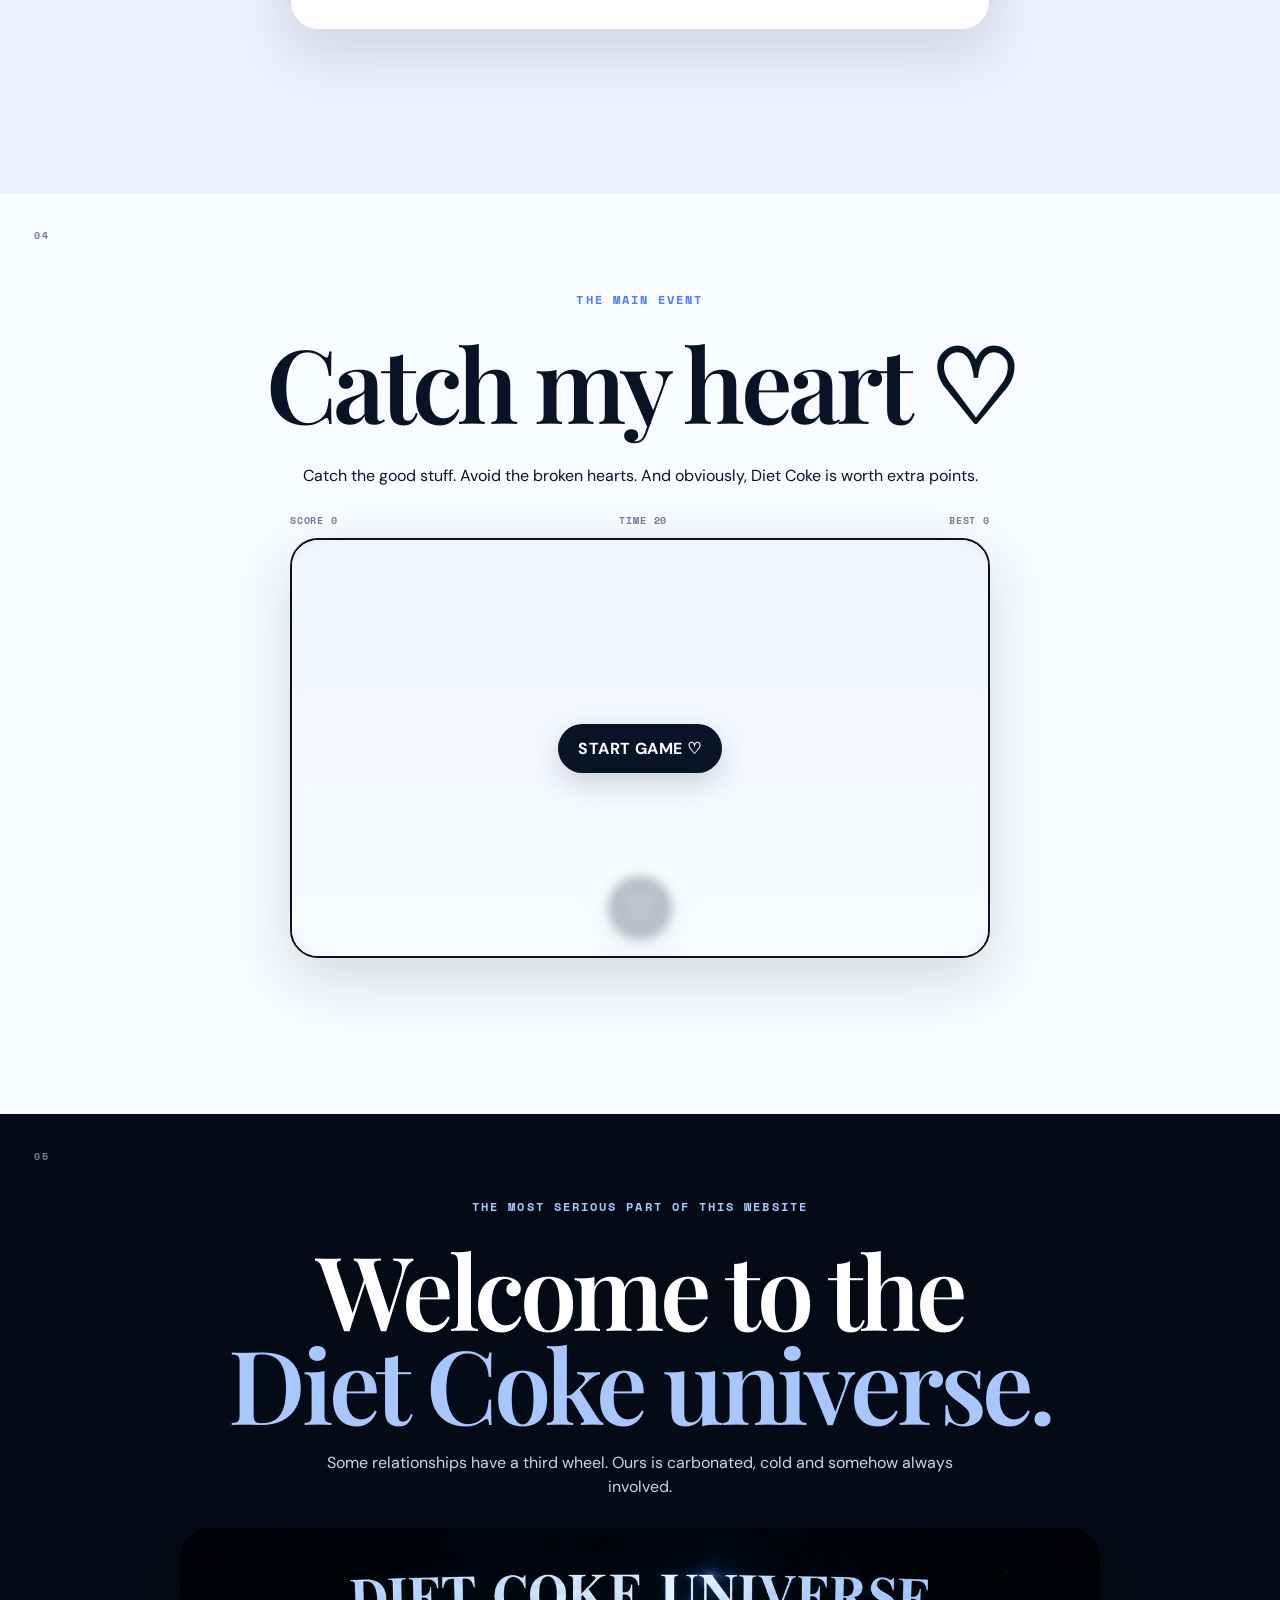
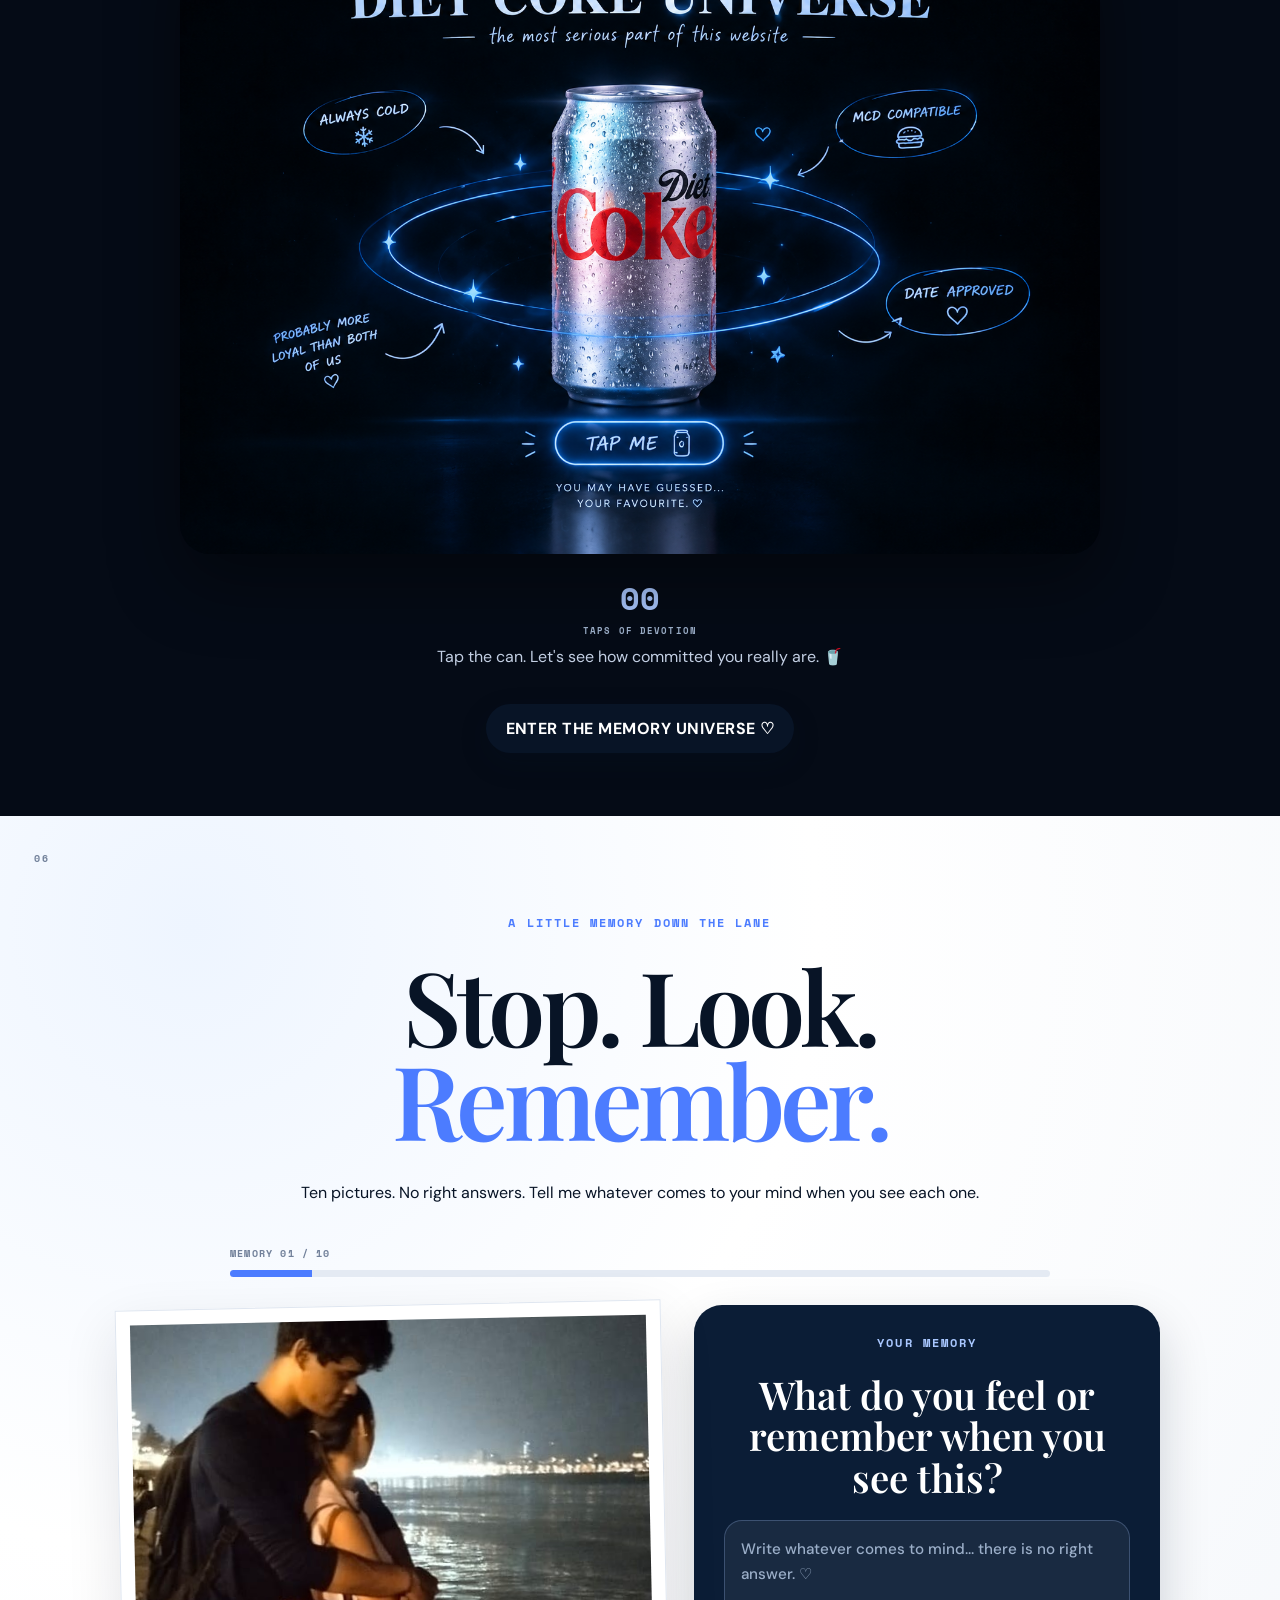
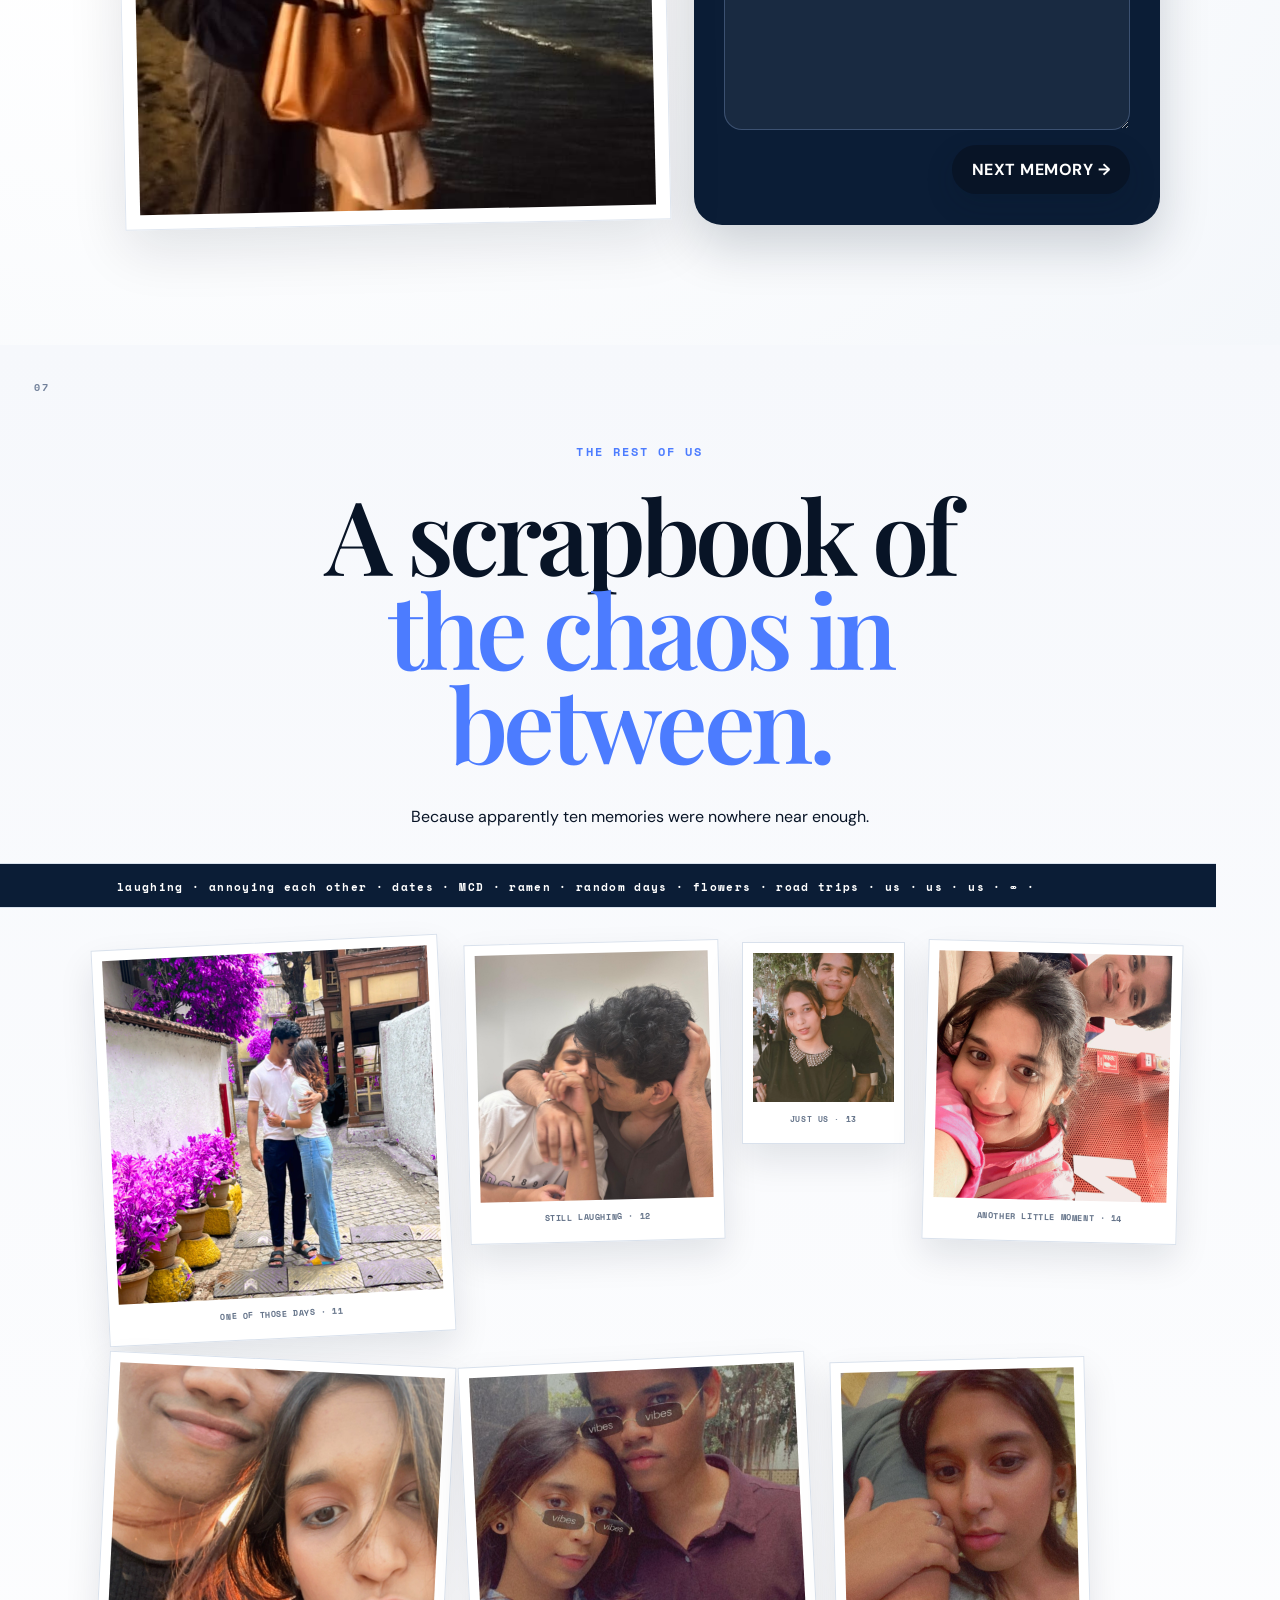
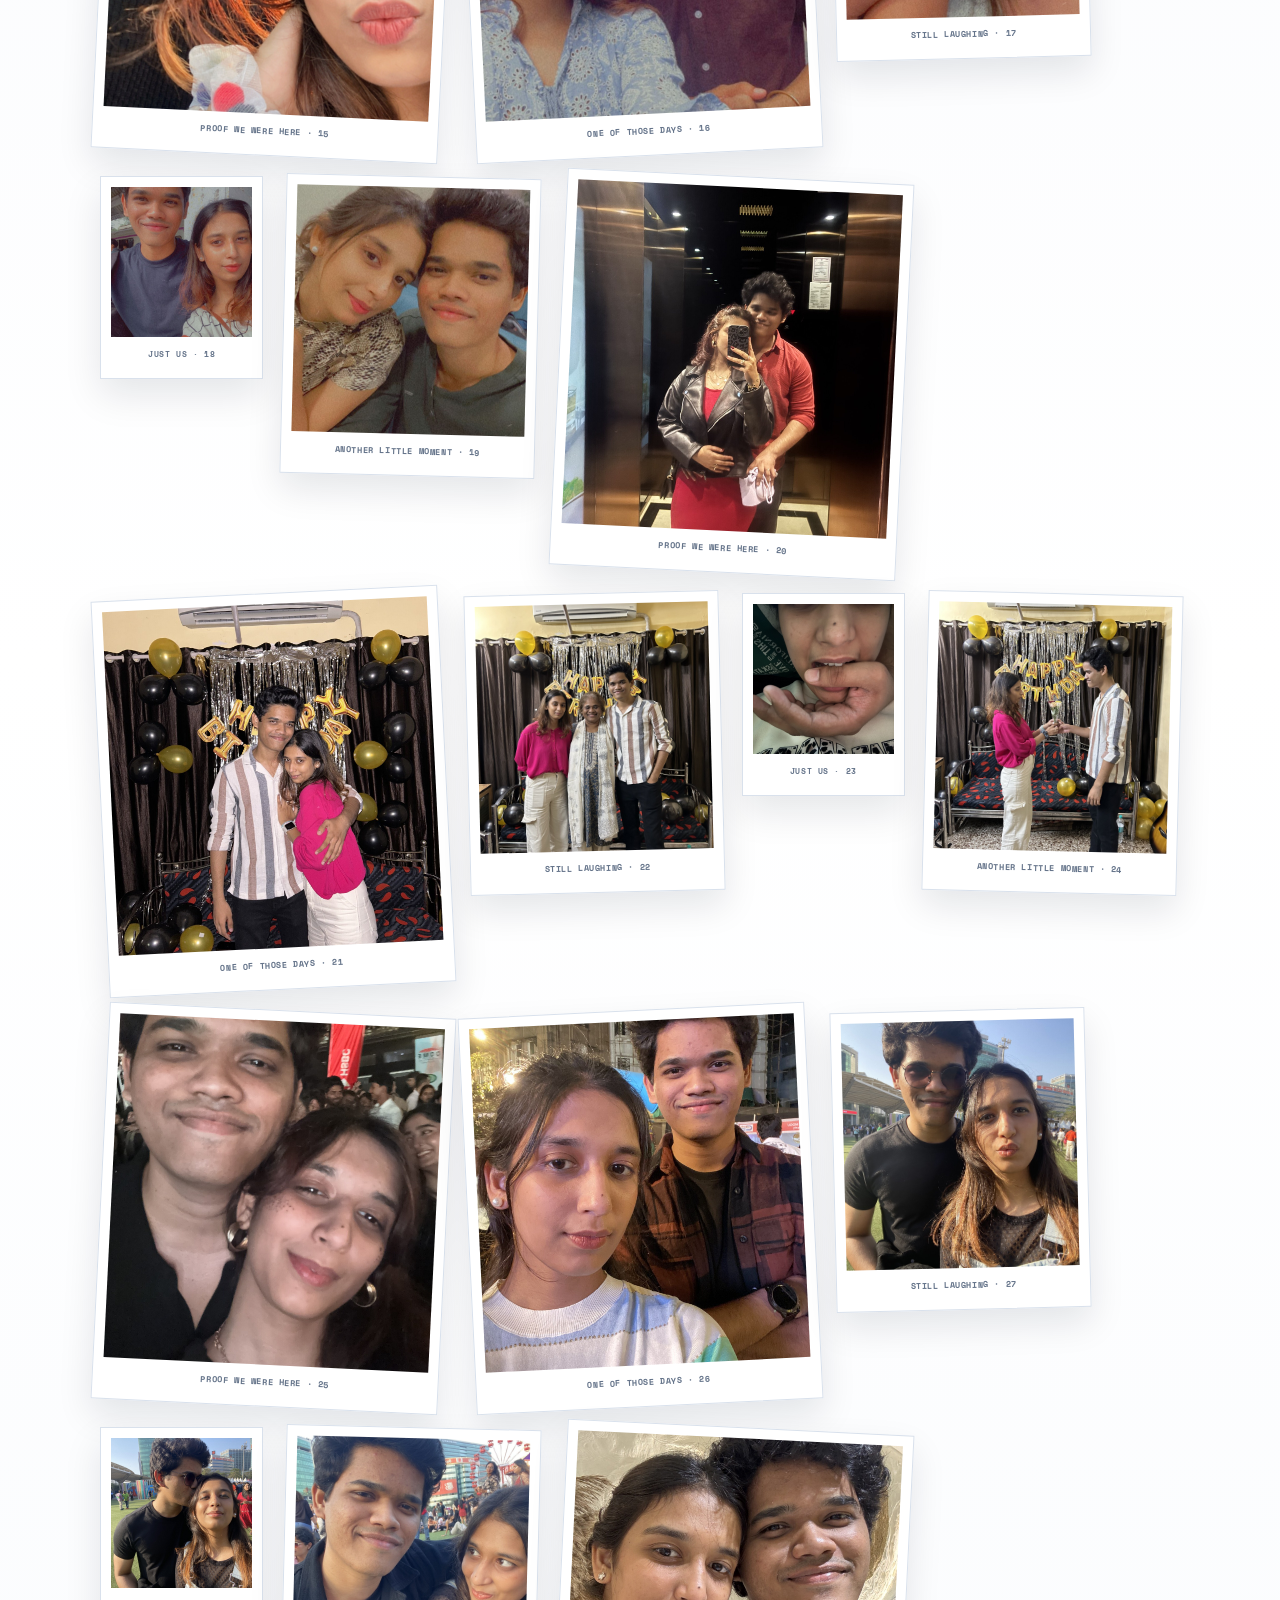
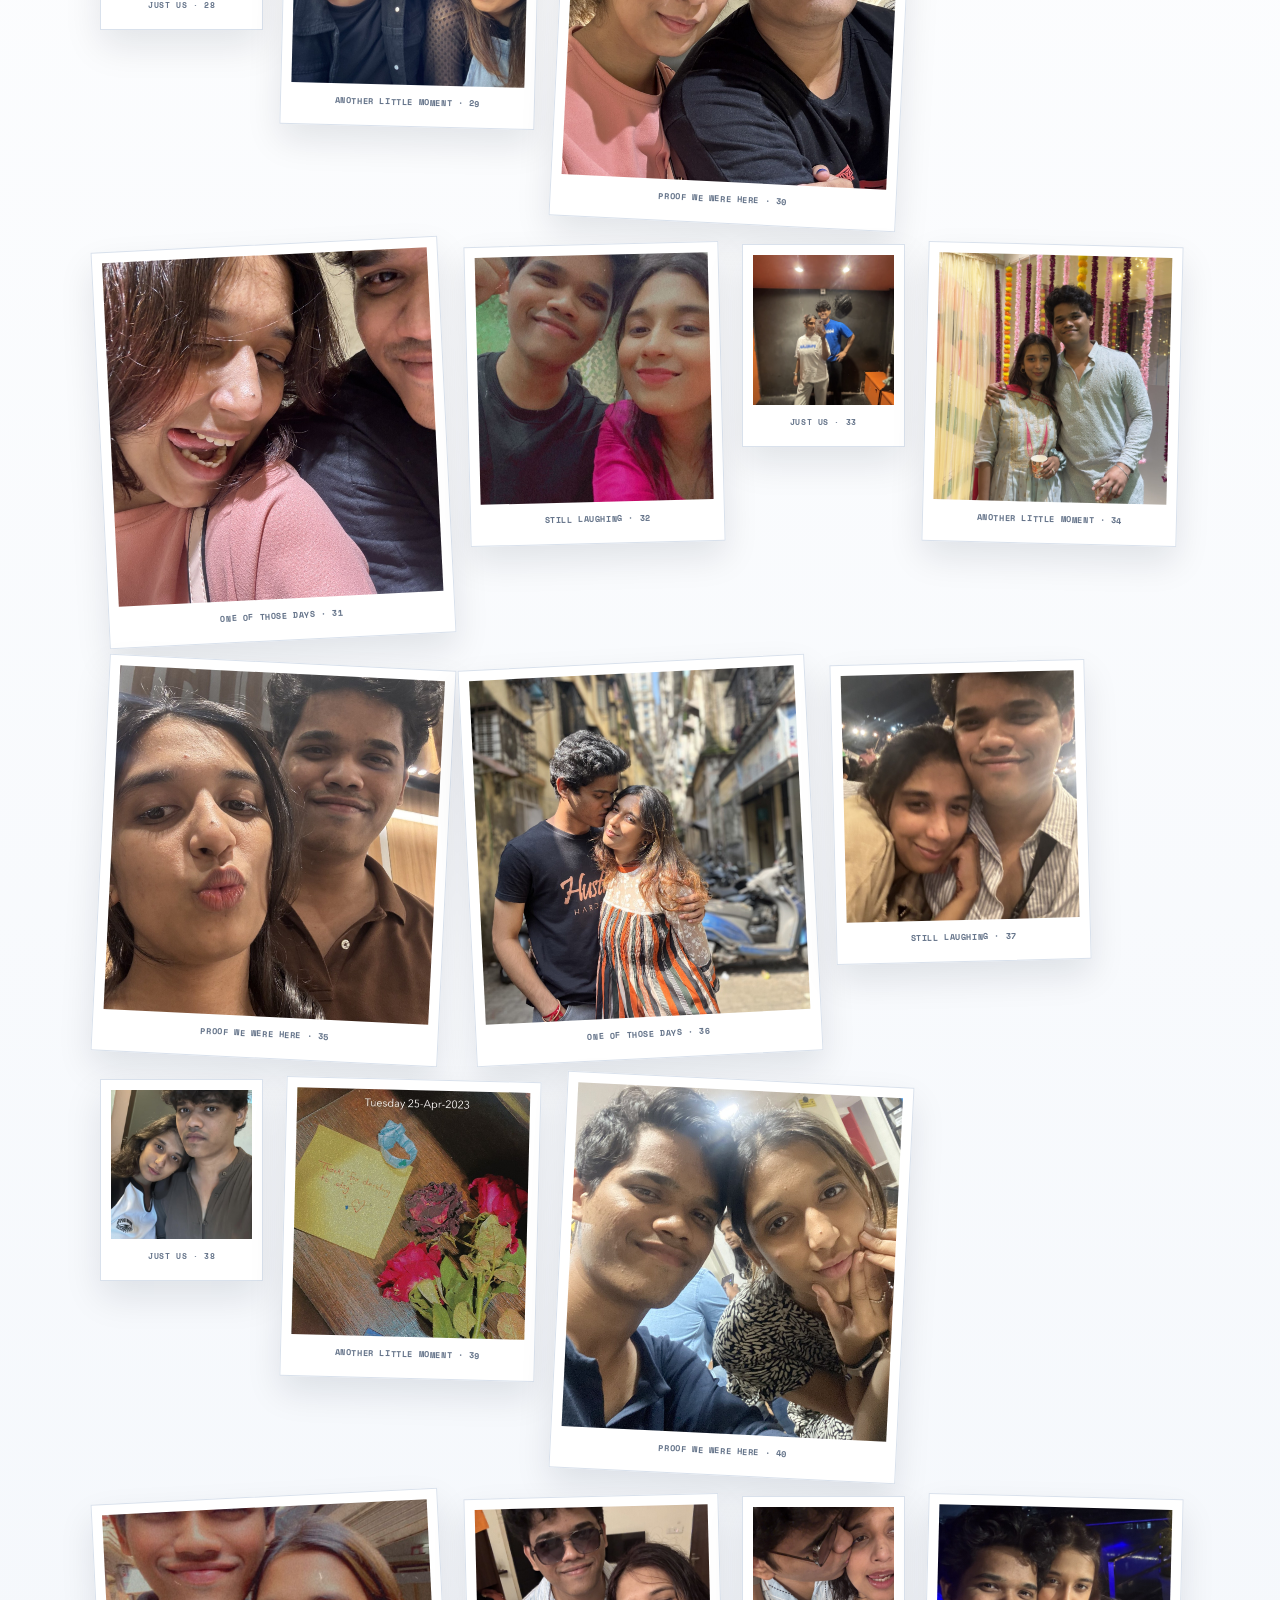
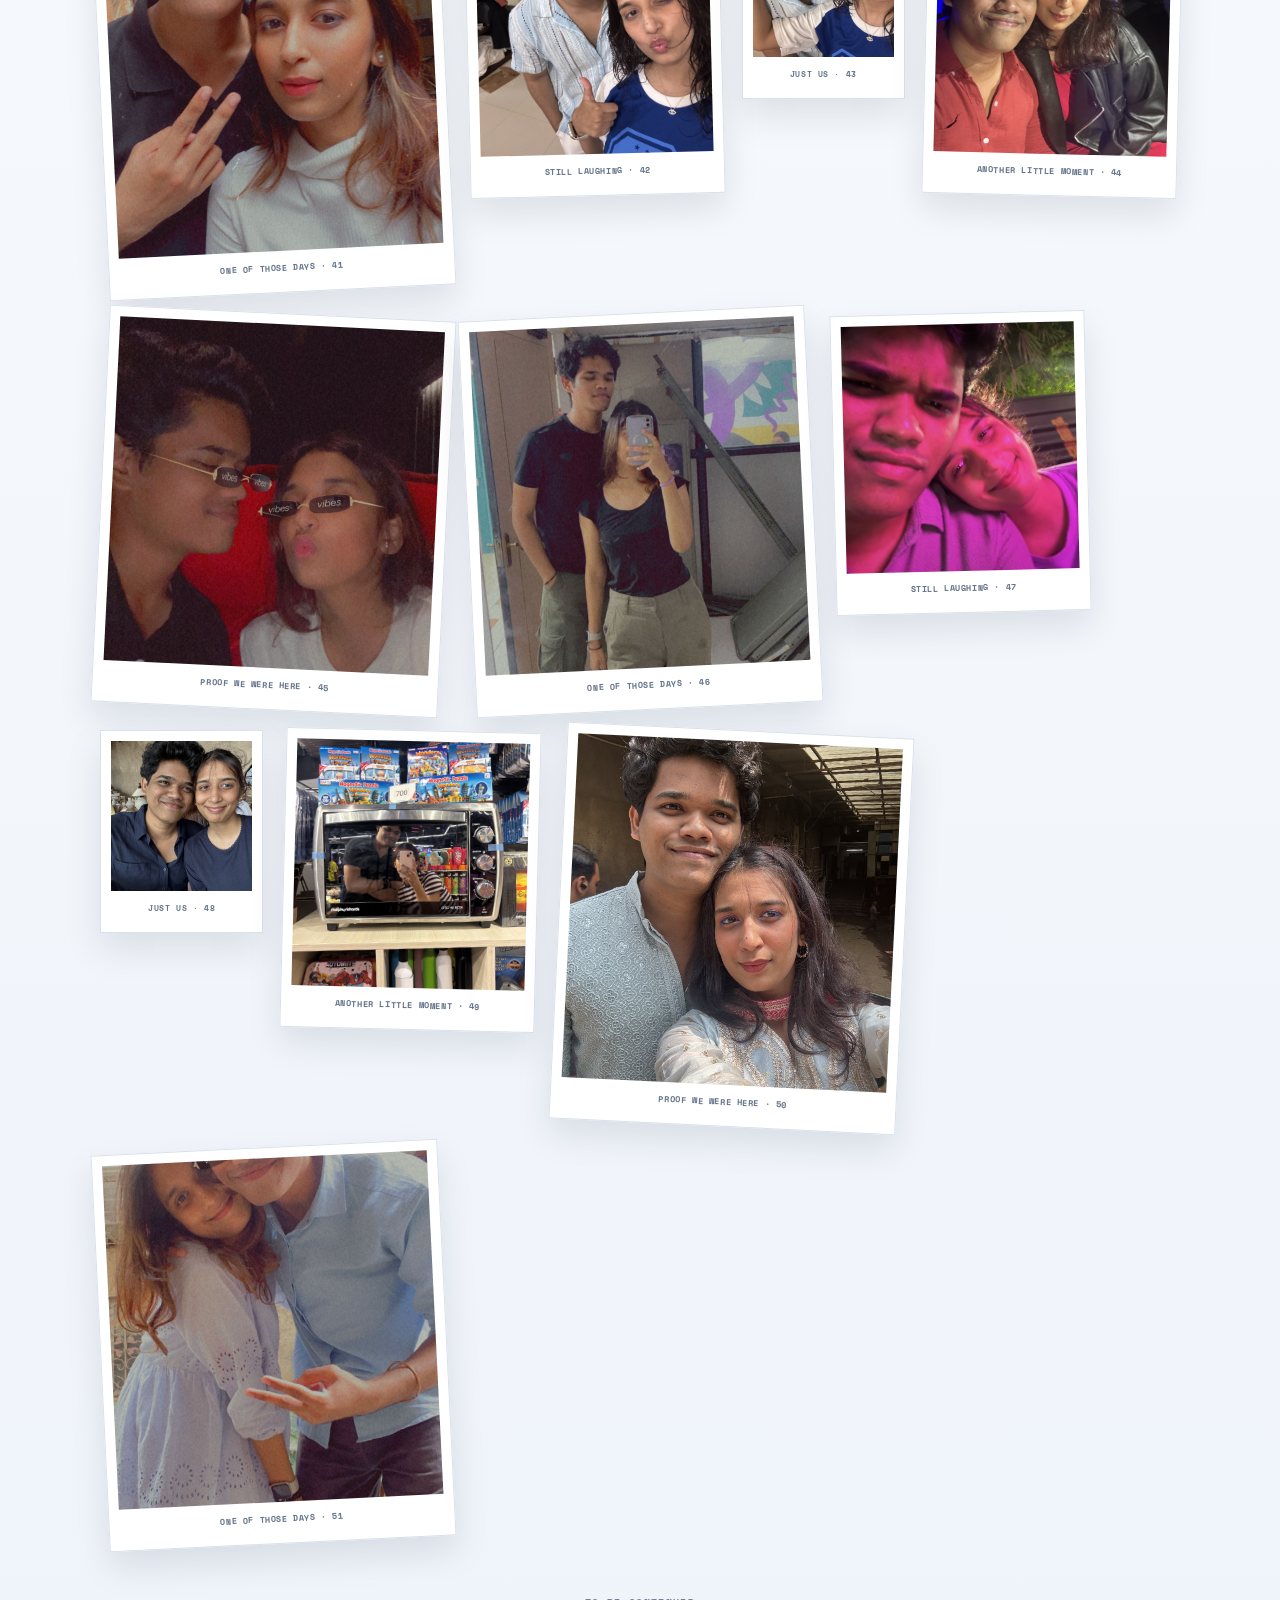
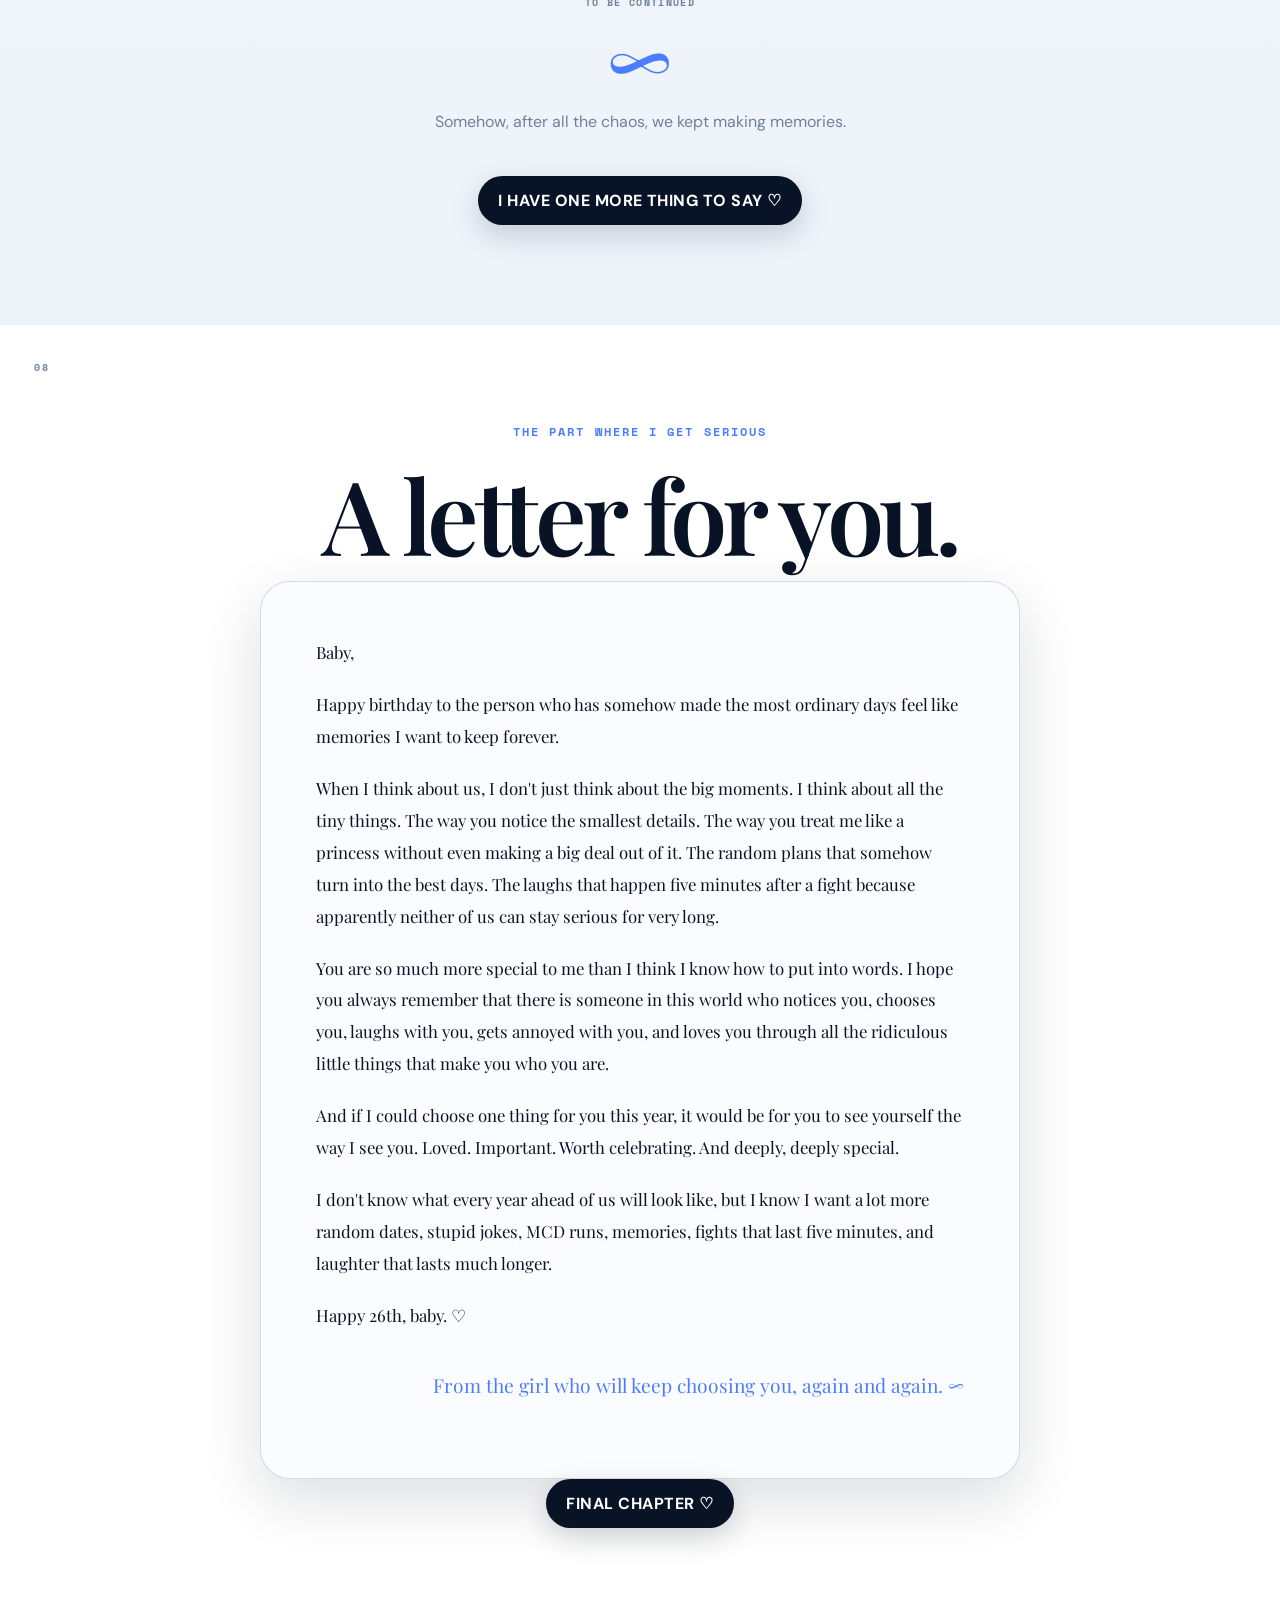
==== commit f029d473: "Update index.html" ====
--- a/index.html
+++ b/index.html
@@ -347,89 +347,84 @@
     ==================================================== -->
 
     <section
-      class="chapter timeline-chapter story-chapter"
+      class="chapter timeline-chapter"
       data-chapter="2"
     >
 
       <div class="chapter-number">02</div>
 
       <p class="eyebrow">
-        THE CHAPTERS THAT MADE US
+        THE TIMELINE WE DIDN'T KNOW WE WERE WRITING
       </p>
 
       <h2>
-        The story<br>
-        <span>so far.</span>
+        From one little flirt<br>
+        <span>to an infinite us.</span>
       </h2>
 
-      <p class="story-lead">
-        A few chapters we somehow managed to write together.
-      </p>
-
-      <div class="story">
-
-        <svg
-          class="story-path"
-          viewBox="0 0 100 600"
-          preserveAspectRatio="none"
-          aria-hidden="true"
-        >
-          <path
-            d="M27 50 C27 100,73 100,73 150 C73 200,27 200,27 250 C27 300,73 300,73 350 C73 400,27 400,27 450 C27 500,73 500,73 550"
-            vector-effect="non-scaling-stroke"
-          />
-        </svg>
-
-        <div class="story-orbit so-1" aria-hidden="true"></div>
-        <div class="story-orbit so-2" aria-hidden="true"></div>
-
-        <span class="story-mark sm-1" aria-hidden="true">∞</span>
-        <span class="story-mark sm-2" aria-hidden="true">✦</span>
-        <span class="story-mark sm-3" aria-hidden="true">✦</span>
-        <span class="story-mark sm-4" aria-hidden="true">∞</span>
-        <span class="story-mark sm-5" aria-hidden="true">✦</span>
-        <span class="story-mark sm-6" aria-hidden="true">✦</span>
-
-        <article class="story-card left" style="--r:-1.6deg">
-          <i class="story-no">I</i>
+      <div class="timeline">
+
+        <article>
+          <span class="dot"></span>
           <small>DECEMBER 2022</small>
-          <h3>The river move</h3>
-          <p>The first little attempt at flirting.</p>
+          <h3>The hand in the river.</h3>
+          <p>
+            I gave you my hand in the river to flirt with you.
+            You very confidently rejected me.
+            Iconic beginning. 😂
+          </p>
         </article>
 
-        <article class="story-card right" style="--r:1.4deg">
-          <i class="story-no">II</i>
+        <article>
+          <span class="dot"></span>
           <small>FEBRUARY 2023</small>
-          <h3>Somewhere between the talks</h3>
-          <p>We couldn't stop talking. And then talking wasn't enough.</p>
+          <h3>We couldn't stop talking.</h3>
+          <p>
+            Somewhere between all those conversations,
+            the flirting stopped being a joke and became
+            something neither of us could ignore.
+          </p>
         </article>
 
-        <article class="story-card left pivot" style="--r:-1deg">
-          <i class="story-no">III</i>
+        <article>
+          <span class="dot"></span>
           <small>14 MARCH 2023</small>
-          <h3>And then there was us ♡</h3>
-          <p>The date that changed everything.</p>
+          <h3>And then there was us.</h3>
+          <p>
+            The date that became one of the biggest
+            chapters of our story.
+          </p>
         </article>
 
-        <article class="story-card right hard" style="--r:1.8deg">
-          <i class="story-no">IV</i>
+        <article>
+          <span class="dot"></span>
           <small>MAY 2024 → FEBRUARY 2025</small>
-          <h3>The chapter we had to survive</h3>
-          <p>Not every part of our story was easy. This one tested us.</p>
+          <h3>The part we had to survive.</h3>
+          <p>
+            We parted ways. Life took us in different directions
+            for a while, but apparently our story had other plans.
+          </p>
         </article>
 
-        <article class="story-card left" style="--r:-1.3deg">
-          <i class="story-no">V</i>
+        <article>
+          <span class="dot"></span>
           <small>SCHBANG</small>
-          <h3>The comeback</h3>
-          <p>Apparently our story wasn't finished yet.</p>
+          <h3>And somehow, back together.</h3>
+          <p>
+            SCHBANG brought us together again, and here we are,
+            still standing strong, still fighting against all odds,
+            still choosing this story.
+          </p>
         </article>
 
-        <article class="story-card right now" style="--r:1deg">
-          <i class="story-no">∞</i>
+        <article>
+          <span class="dot"></span>
           <small>NOW</small>
-          <h3>Still us. ∞</h3>
-          <p>Still choosing this ridiculous, stubborn, beautiful story.</p>
+          <h3>Still us. Still infinite.</h3>
+          <p>
+            Not perfect. Not always easy.
+            But real, ridiculous, stubborn, loving, and ours.
+          </p>
         </article>
 
       </div>
@@ -548,132 +543,55 @@
         THE MAIN EVENT
       </p>
 
-      <!-- MISSION BRIEFING -->
-
-      <div id="briefing" class="briefing">
-
-        <div class="briefing-stamp">CLASSIFIED</div>
-
-        <header class="briefing-head">
-          <small>FILE NO. 14-03-23</small>
-          <h3>CATCH MY HEART</h3>
-          <p>A highly important relationship survival mission.</p>
-        </header>
-
-        <div class="brief-block">
-
-          <h4>HOW TO PLAY</h4>
-
-          <p class="how">
-            Move your mouse or drag your finger to steer.
-            Arrow keys work too.
-          </p>
-
-          <h4 class="sub">CATCH THESE</h4>
-
-          <ul class="loot">
-            <li><span class="em">❤️</span><span class="nm">Heart</span><b>+1</b></li>
-            <li><span class="em">🥤</span><span class="nm">Diet Coke</span><b>+2</b></li>
-            <li><span class="em">🍔</span><span class="nm">MCD</span><b>+2</b></li>
-            <li><span class="em">🍜</span><span class="nm">MOGO Ramen</span><b>+2</b></li>
-            <li><span class="em">🌸</span><span class="nm">Flower</span><b>+3</b></li>
-            <li><span class="em">∞</span><span class="nm">Infinity</span><b>+5</b></li>
-          </ul>
-
+      <h2>
+        Catch my heart ♡
+      </h2>
+
+      <p class="lead">
+        Catch the good stuff. Avoid the broken hearts.
+        And obviously, Diet Coke is worth extra points.
+      </p>
+
+      <div class="game-hud">
+
+        <span>
+          SCORE <b id="gameScore">0</b>
+        </span>
+
+        <span>
+          TIME <b id="gameTime">20</b>
+        </span>
+
+        <span>
+          BEST <b id="bestScore">0</b>
+        </span>
+
+      </div>
+
+      <div
+        id="catchGame"
+        class="catch-game"
+        aria-label="Catch the falling hearts game"
+      >
+
+        <div
+          class="game-start-overlay"
+          id="gameOverlay"
+        >
+          <button
+            id="startGame"
+            class="primary-btn"
+            type="button"
+          >
+            START GAME ♡
+          </button>
         </div>
 
-        <div class="brief-block warning">
-
-          <h4>⚠️ NEGATIVE MARKING</h4>
-
-          <ul class="loot">
-            <li><span class="em">💼</span><span class="nm">Work</span><b>−2</b></li>
-            <li><span class="em">🥦</span><span class="nm">Healthy Food</span><b>−1</b></li>
-            <li><span class="em">😤</span><span class="nm">My Attitude</span><b>−3</b></li>
-            <li><span class="em">📱</span><span class="nm">"We Need To Talk"</span><b>−5</b></li>
-          </ul>
-
-          <p class="warn-note">
-            Yes, you can lose points.<br>
-            Choose wisely. ♡
-          </p>
-
-        </div>
-
-        <div class="brief-block">
-
-          <h4>YOUR MISSION</h4>
-
-          <p class="how">
-            Catch enough good things to survive all 4 levels.
-          </p>
-
-        </div>
-
-        <button id="startGame" class="start-btn" type="button">
-          START THE CHAOS
-        </button>
-
-        <ol class="route">
-          <li>
-            <strong>LEVEL 01 · EASY</strong>
-            <span>Slow objects. Learn the controls.</span>
-          </li>
-          <li>
-            <strong>LEVEL 02 · DATE MODE</strong>
-            <span>More hearts, Diet Cokes, MCD, ramen.</span>
-          </li>
-          <li>
-            <strong>LEVEL 03 · RELATIONSHIP MODE</strong>
-            <span>Negative objects start appearing.</span>
-          </li>
-          <li>
-            <strong>LEVEL 04 · SURVIVE US</strong>
-            <span>Everything gets fast. And the final object is the ∞.</span>
-          </li>
-        </ol>
-
-      </div>
-
-
-      <!-- ARENA -->
-
-      <div id="arena" class="arena hidden">
-
-        <div class="game-hud">
-          <span>LEVEL <b id="gameLevel">01</b></span>
-          <span>SCORE <b id="gameScore">0</b></span>
-          <span>TIME <b id="gameTime">20</b></span>
-          <span>BEST <b id="bestScore">0</b></span>
-        </div>
-
-        <div class="target-bar">
-          <span id="targetLabel">GOAL 0 / 10</span>
-          <div><i id="targetFill"></i></div>
-        </div>
-
         <div
-          id="catchGame"
-          class="catch-game"
-          aria-label="Catch my heart game"
+          id="player"
+          class="player"
         >
-
-          <div id="levelBanner" class="level-banner">
-            <strong id="bannerTitle"></strong>
-            <span id="bannerSub"></span>
-          </div>
-
-          <div id="gameOverlay" class="game-start-overlay hidden">
-            <div class="overlay-inner">
-              <div id="overlayMark" class="overlay-mark">∞</div>
-              <h3 id="overlayTitle"></h3>
-              <p id="overlayText"></p>
-              <button id="overlayBtn" class="start-btn" type="button"></button>
-            </div>
-          </div>
-
-          <div id="player" class="player">♡</div>
-
+          ♡
         </div>
 
       </div>
@@ -722,7 +640,7 @@
 
       <div class="coke-poster-wrap">
 
-        <div class="coke-poster" id="cokePoster">
+        <div class="coke-poster">
 
           <img
             src="./images/diet-coke-universe.png"
@@ -747,15 +665,8 @@
 
       </div>
 
-      <p class="coke-cta" id="cokeCta">
-        <i></i>Tap the can
-      </p>
-
       <div class="coke-counter">
         <span id="cokeCount">00</span>
-        <div class="coke-pips" id="cokePips" aria-hidden="true">
-          <i></i><i></i><i></i><i></i><i></i>
-        </div>
         <small>taps of devotion</small>
       </div>
 
@@ -763,7 +674,8 @@
         id="cokeMessage"
         class="coke-message"
       >
-        Let's see how committed you really are.
+        Tap the can.
+        Let's see how committed you really are. 🥤
       </p>
 
       <div
@@ -771,6 +683,8 @@
         class="coke-final hidden"
       >
 
+        <span>OFFICIAL FINDING</span>
+
         <strong>
           Diet Coke is part of the lore.
         </strong>
@@ -779,10 +693,6 @@
           And somehow, after all this time,
           I still rank above it. I think. ♡
         </p>
-
-        <em class="coke-line">
-          Okay. We both know this was inevitable.
-        </em>
 
       </div>
 
--- a/style.css
+++ b/style.css
@@ -963,7 +963,7 @@
   color:var(--blue2);
 }
 
-/* TECH × SCHBANG */
+/* TECH Ã— SCHBANG */
 
 .tech-schbang-lockup{
   display:flex;
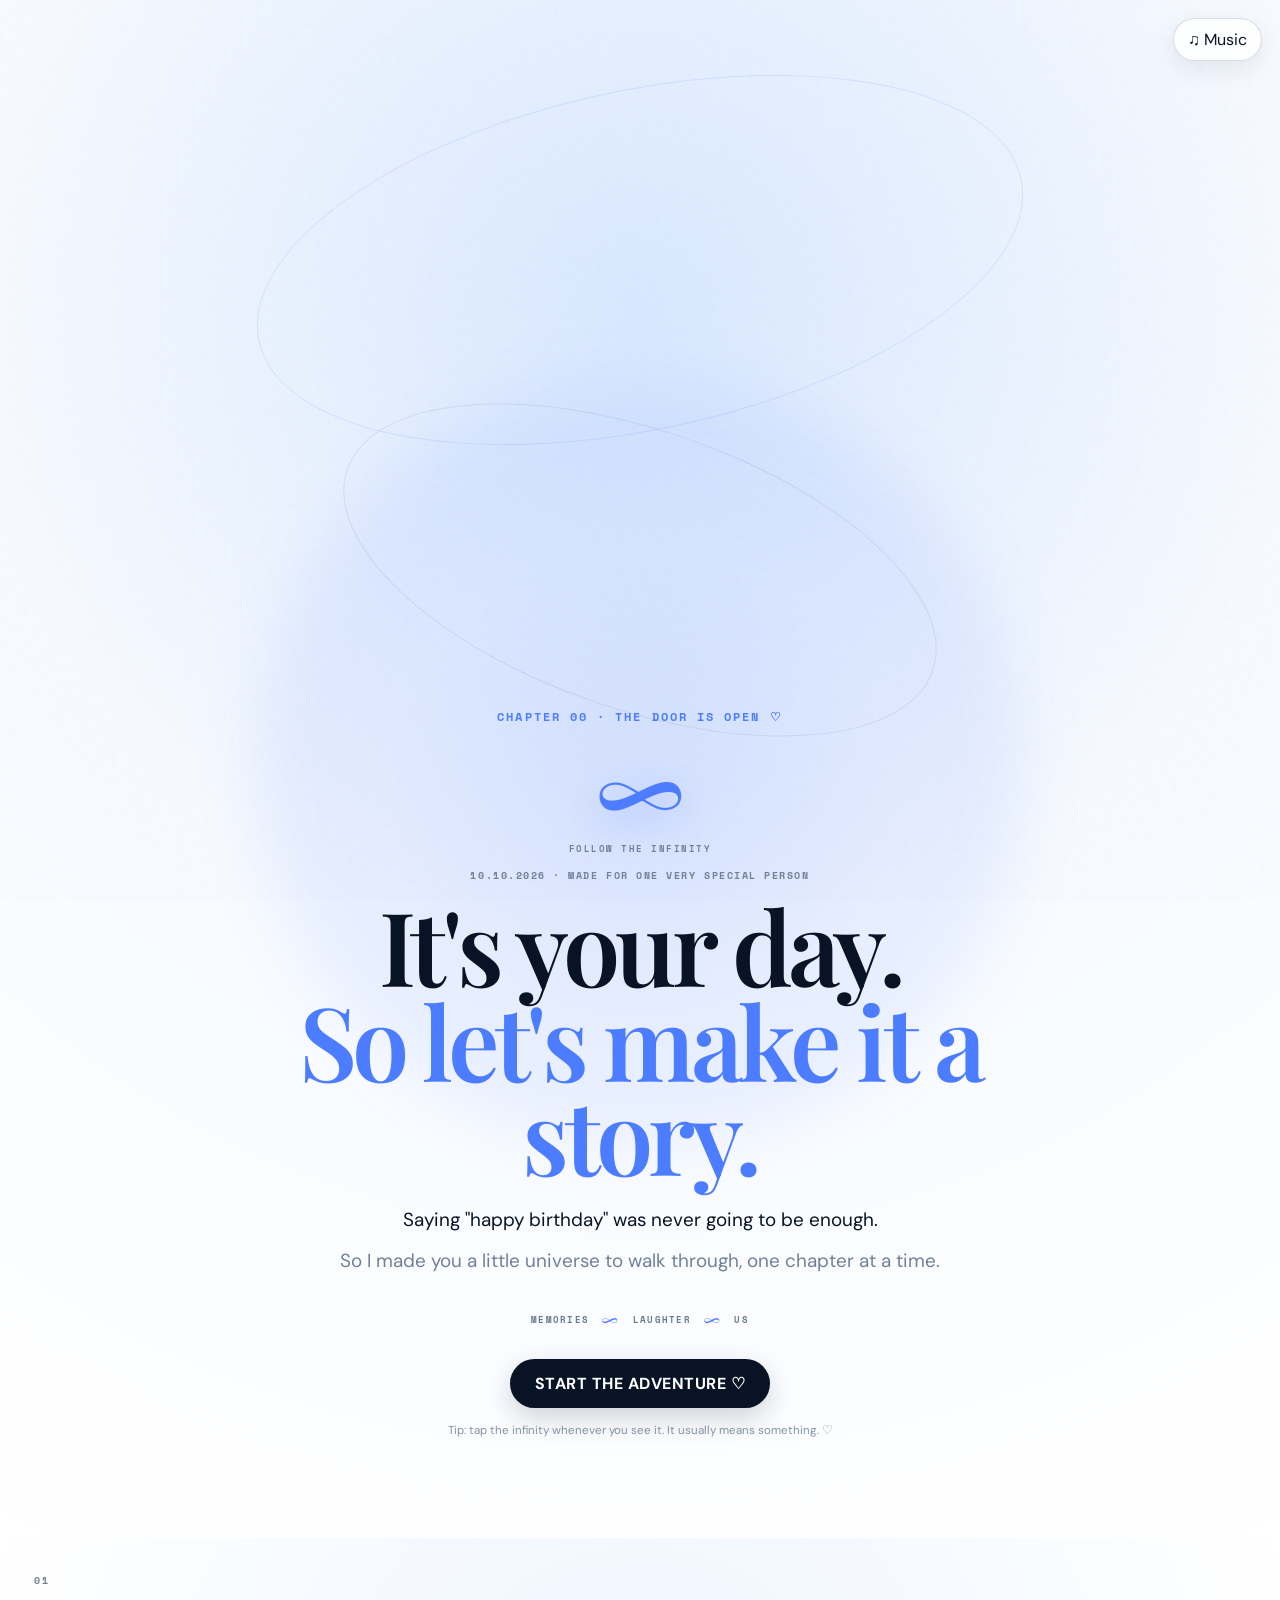
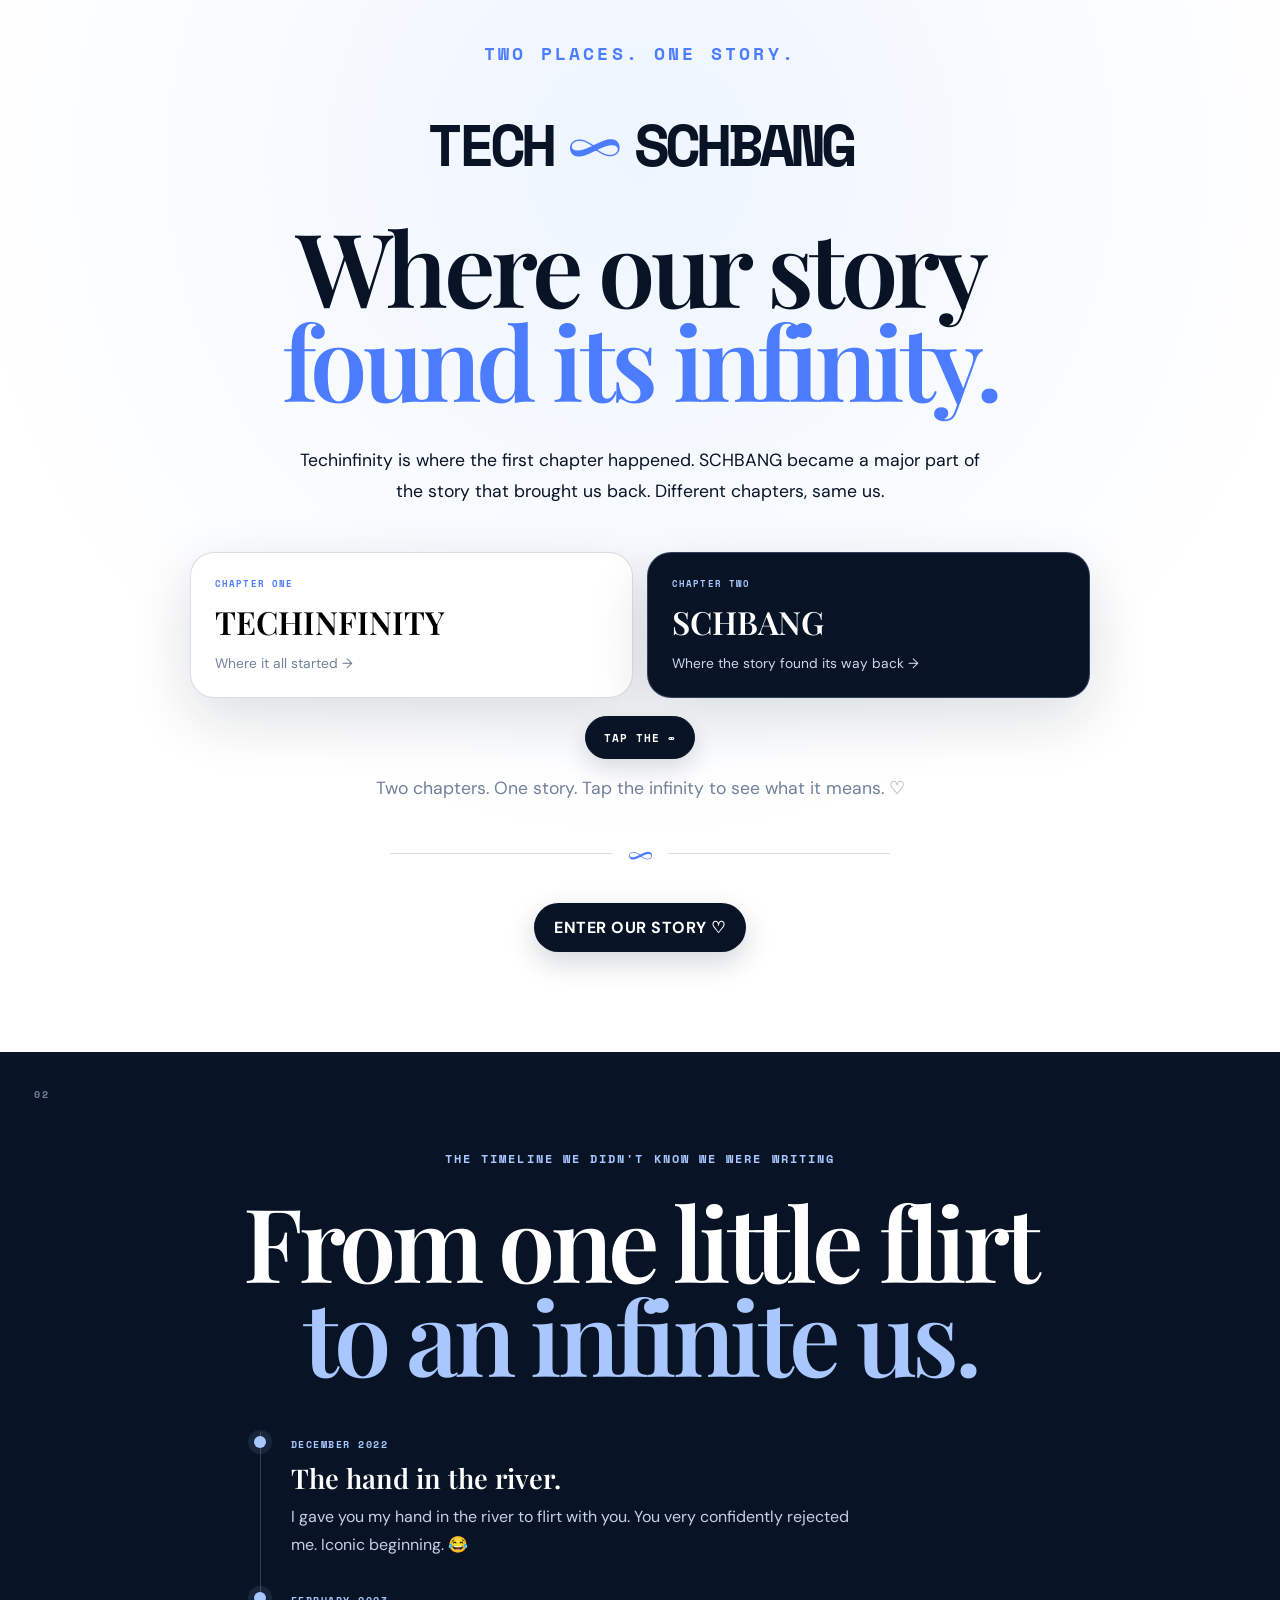
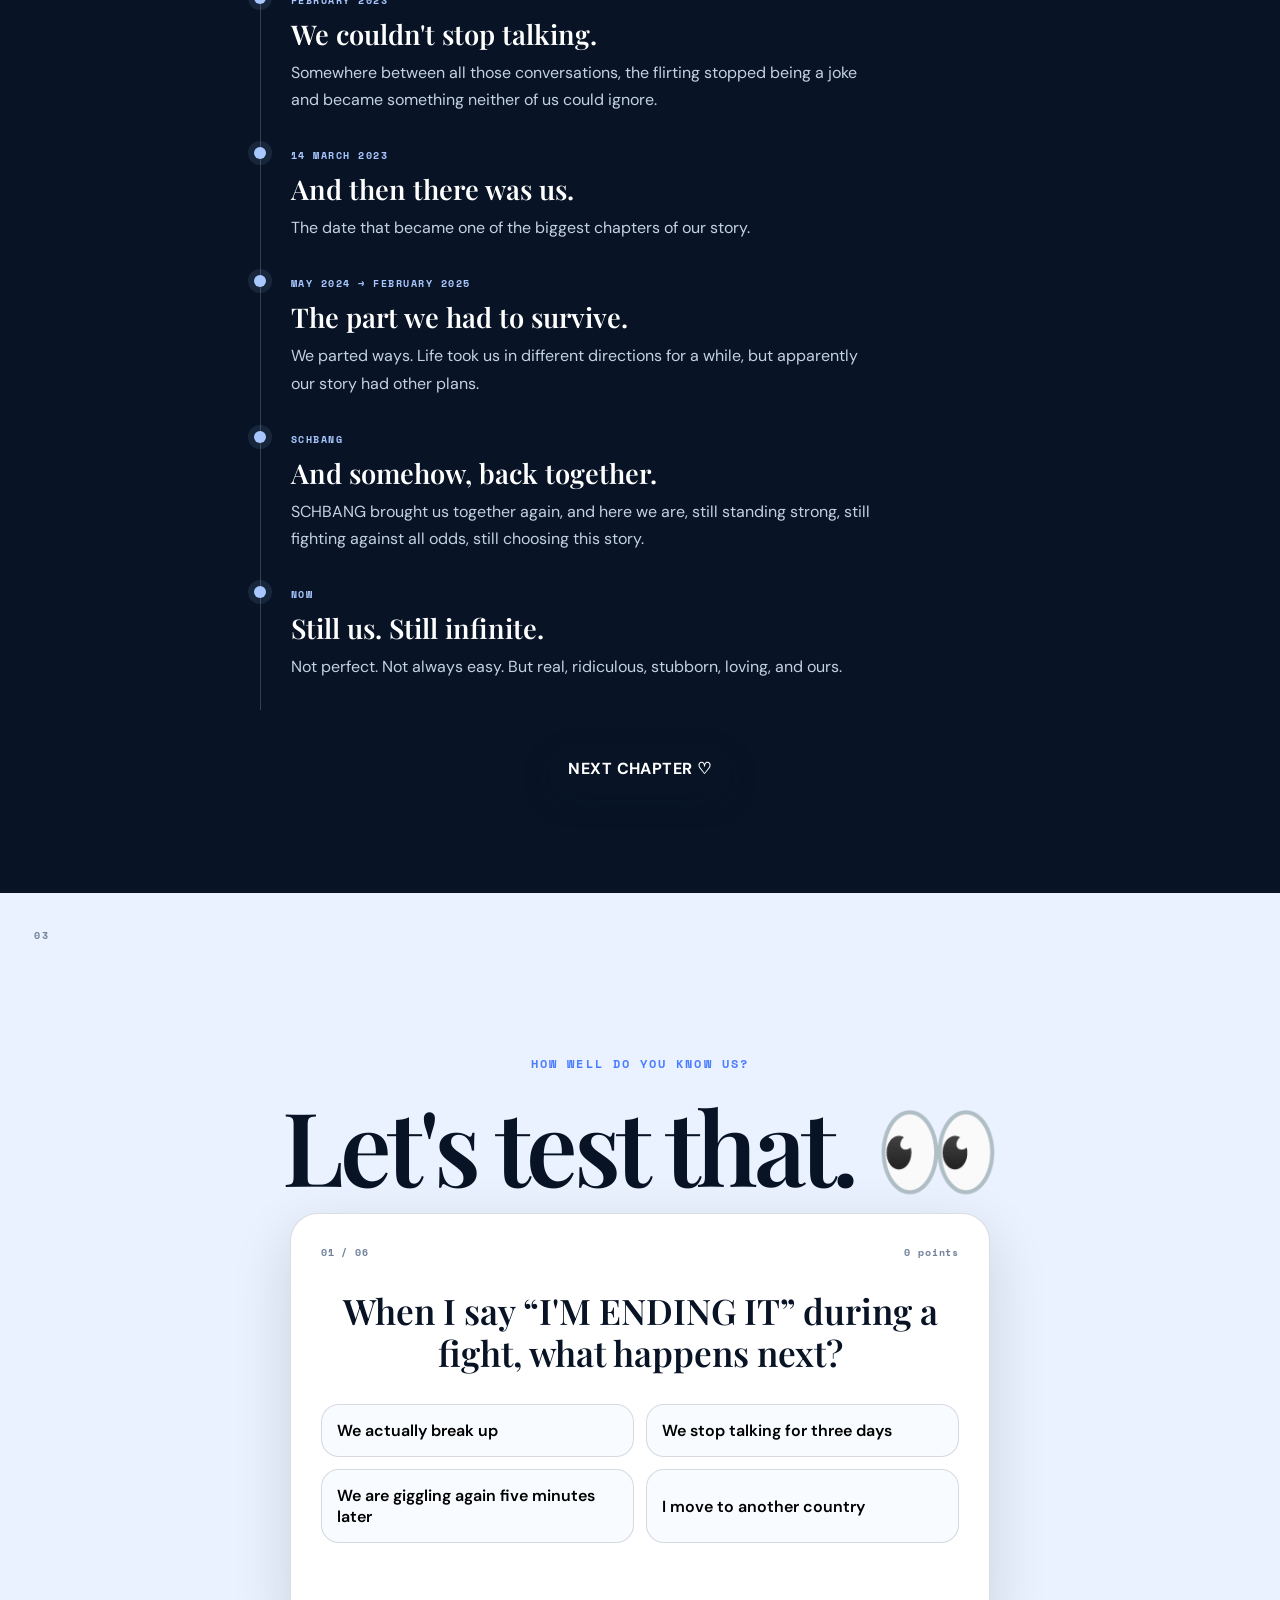
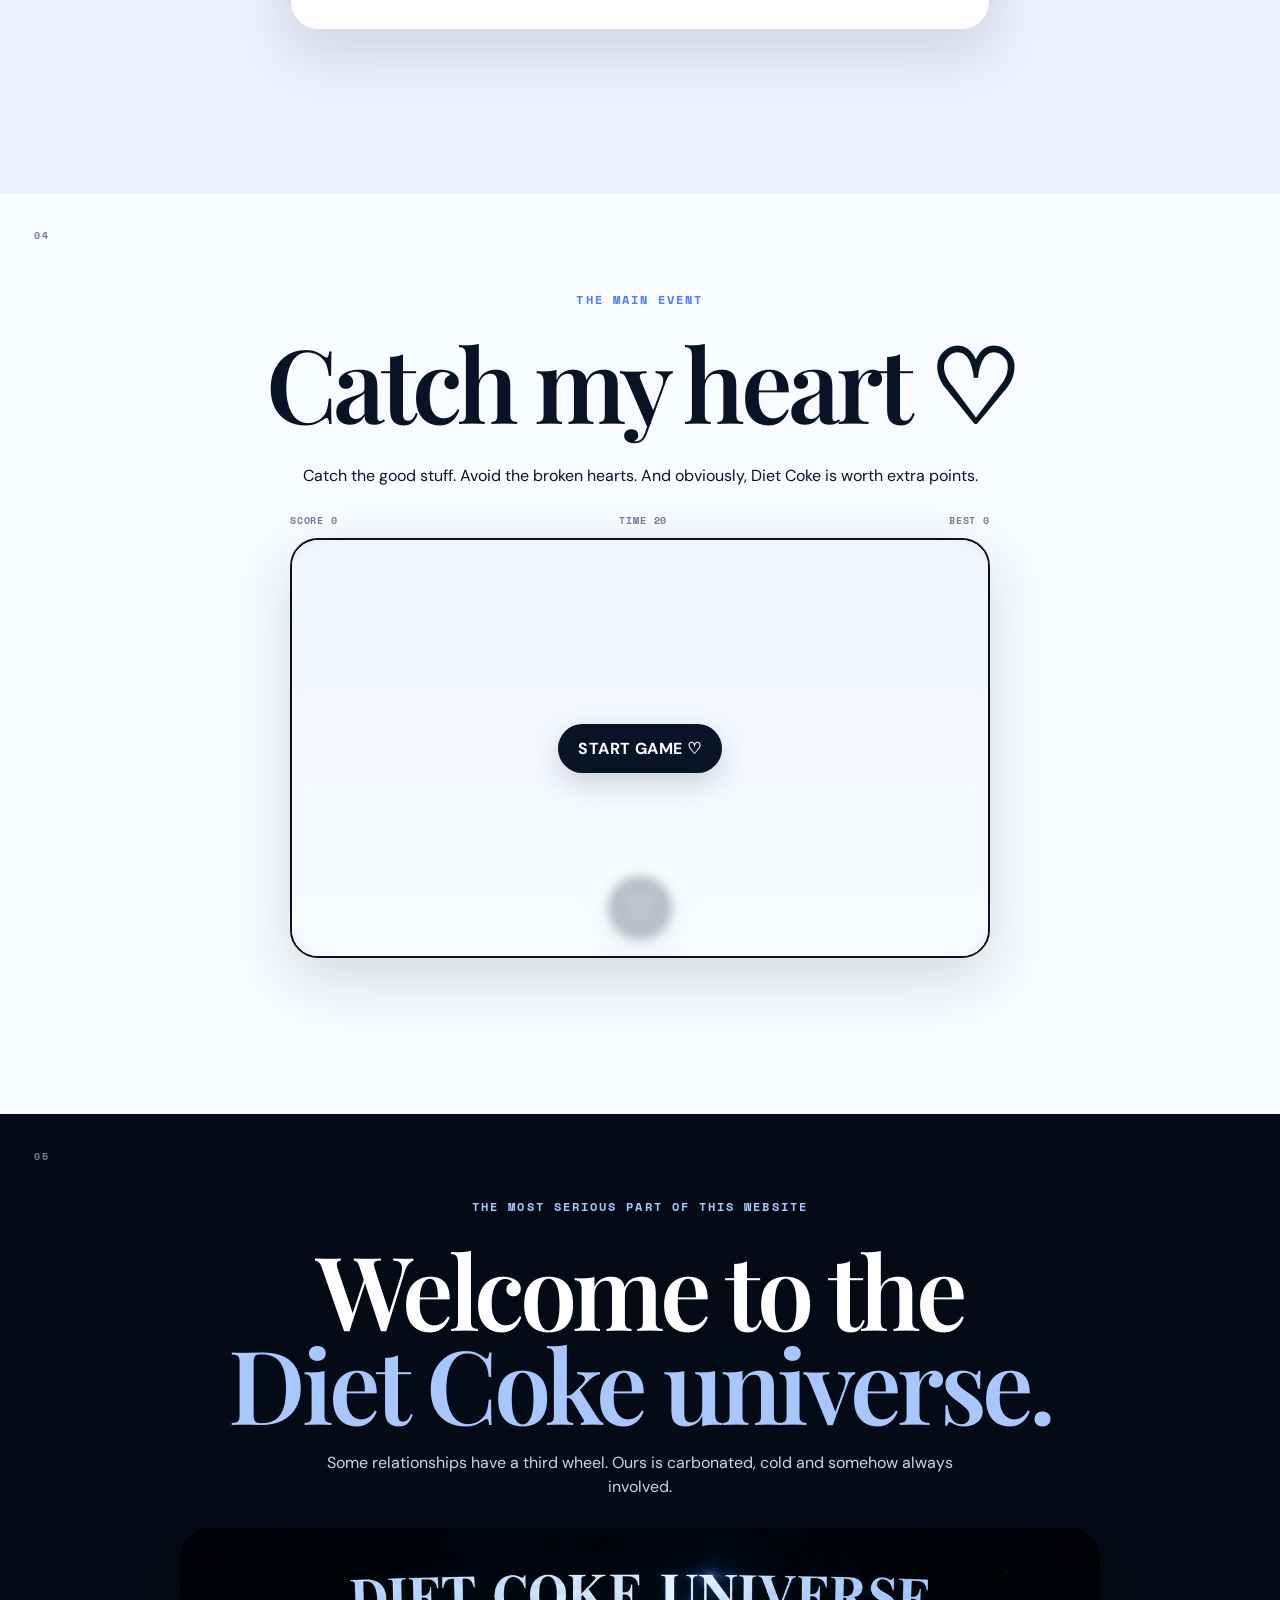
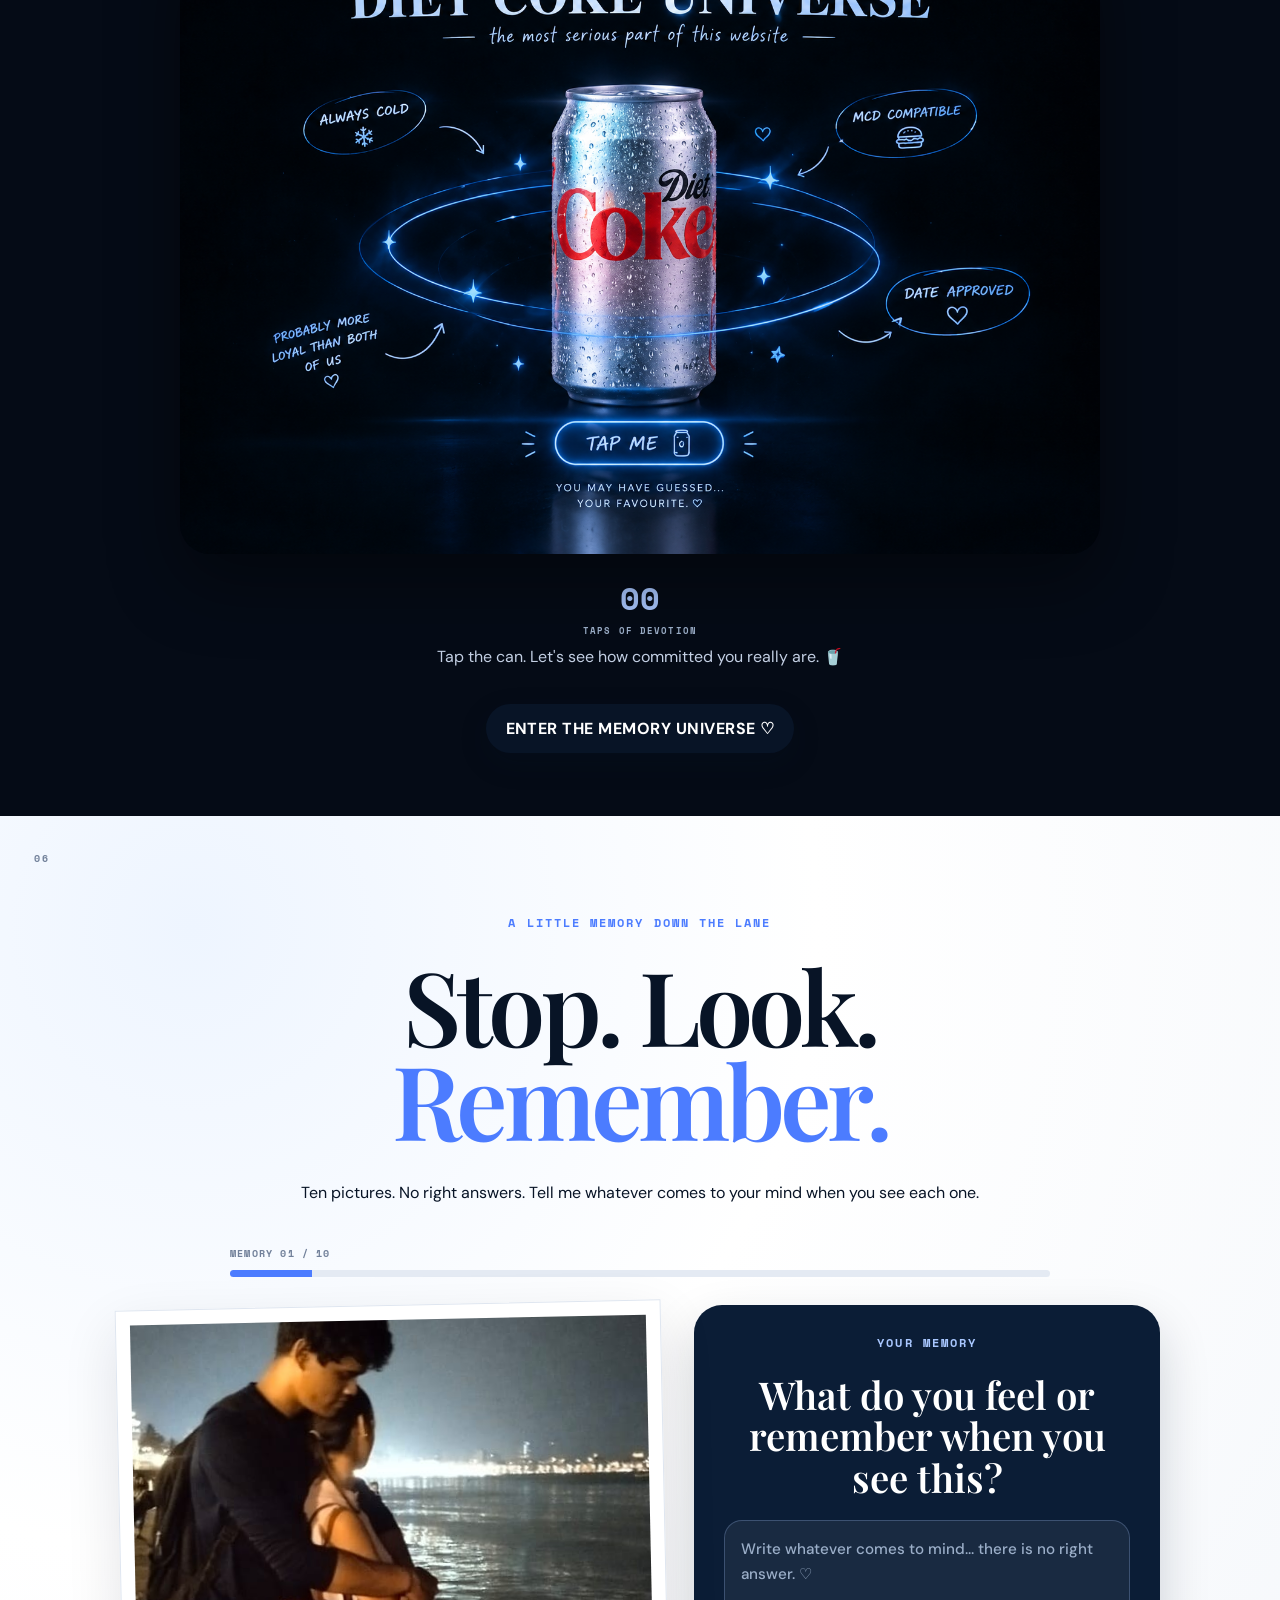
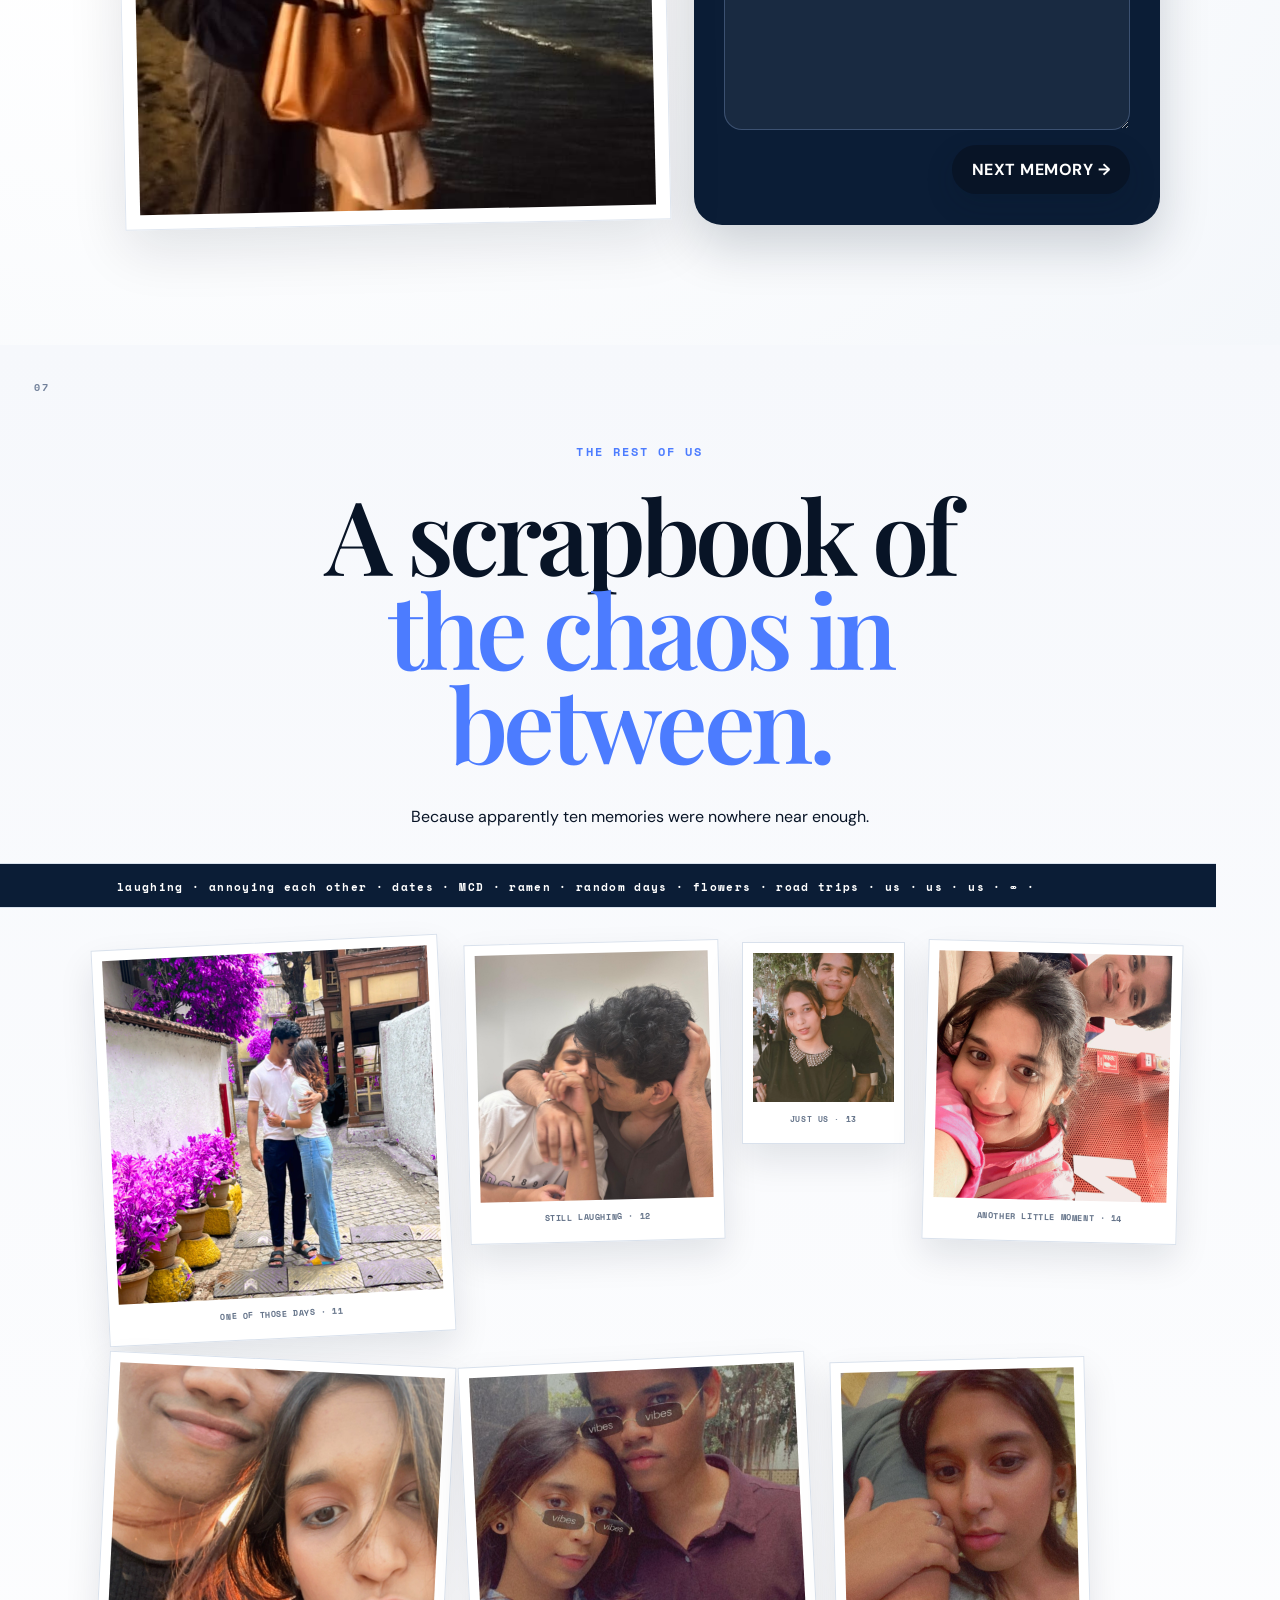
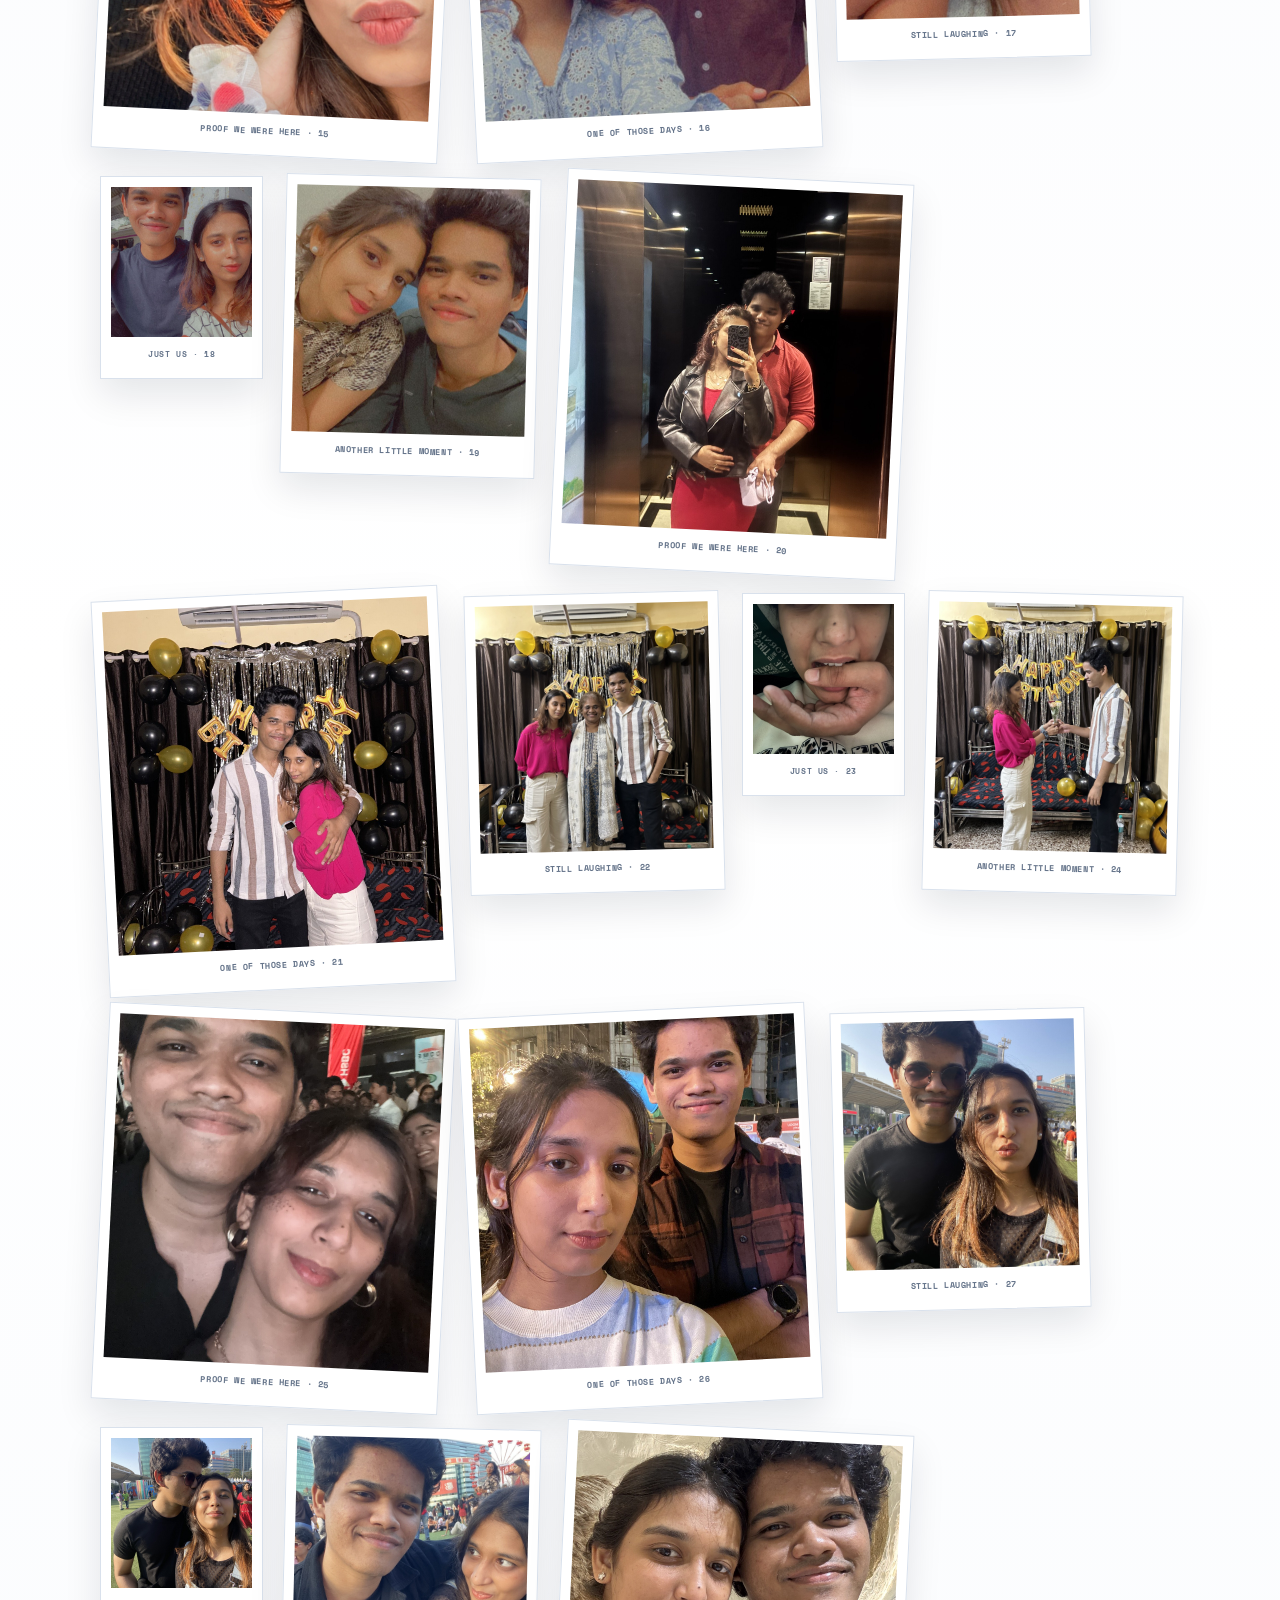
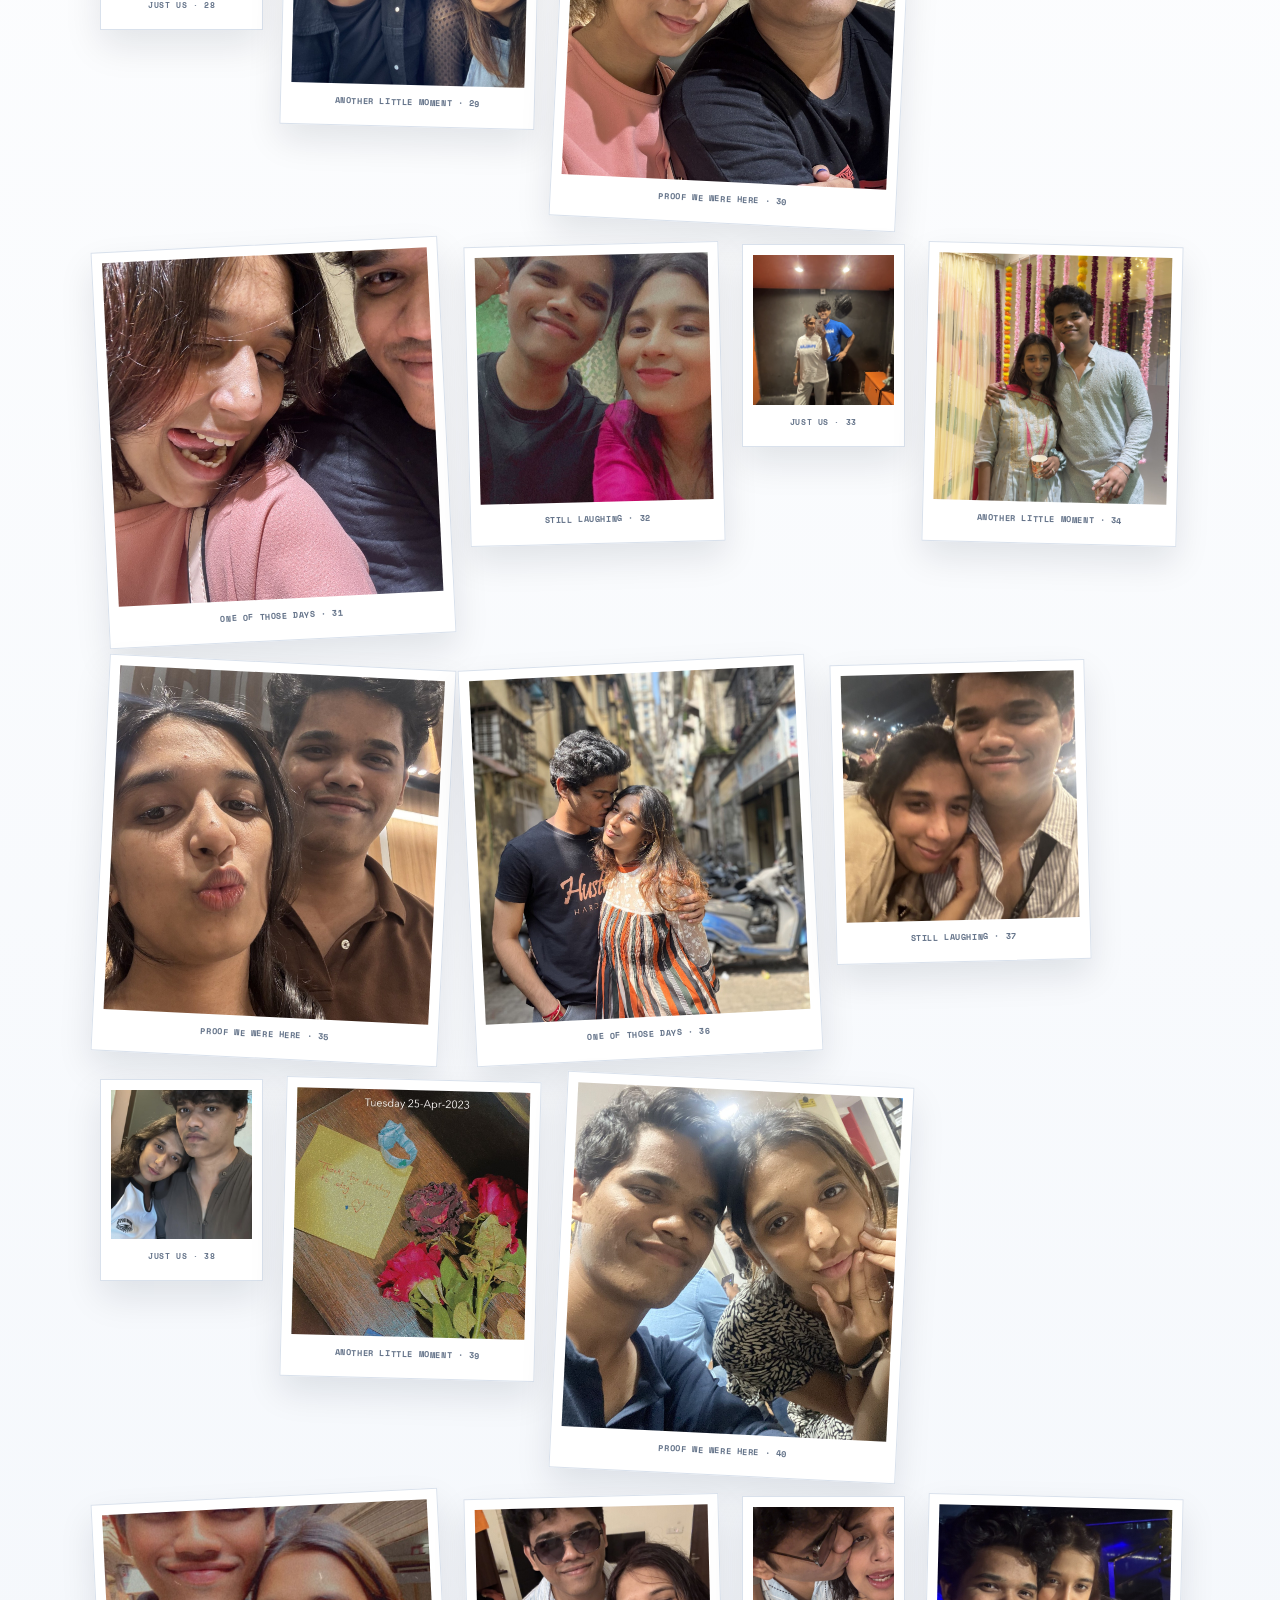
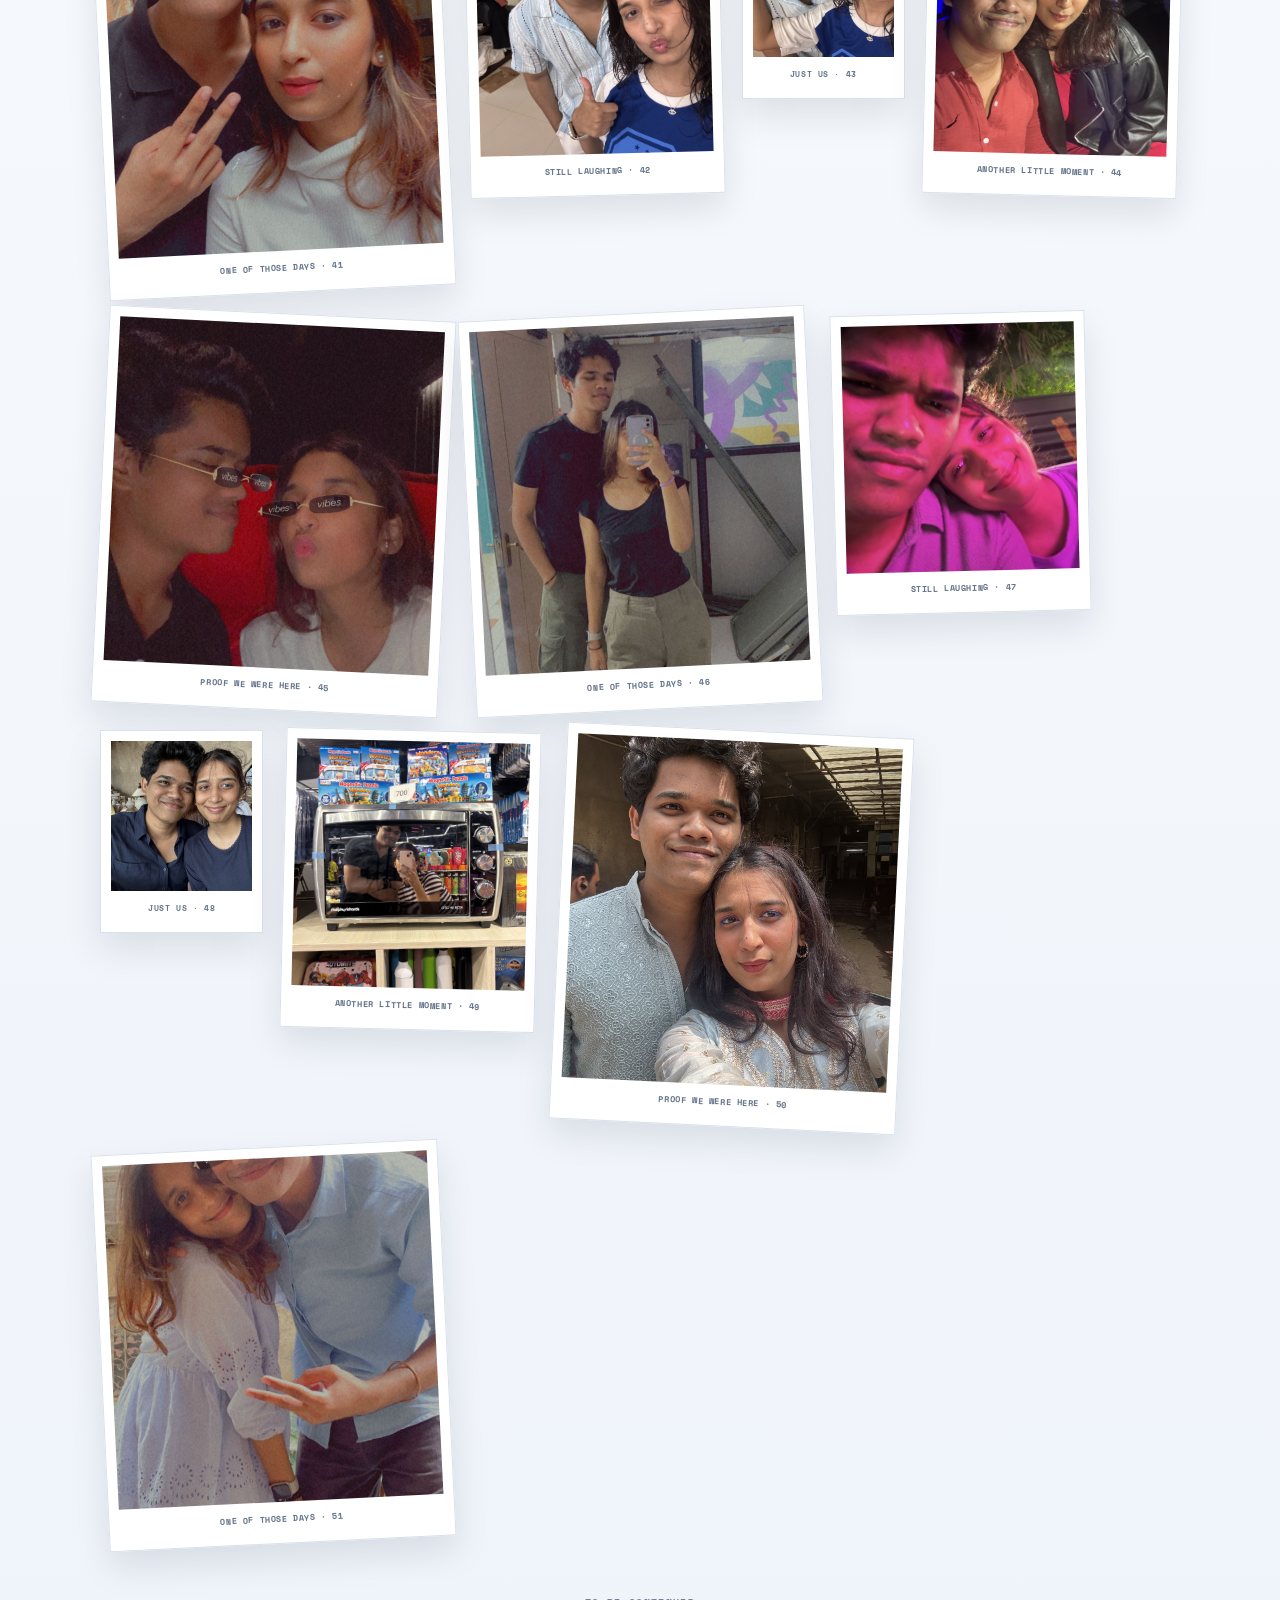
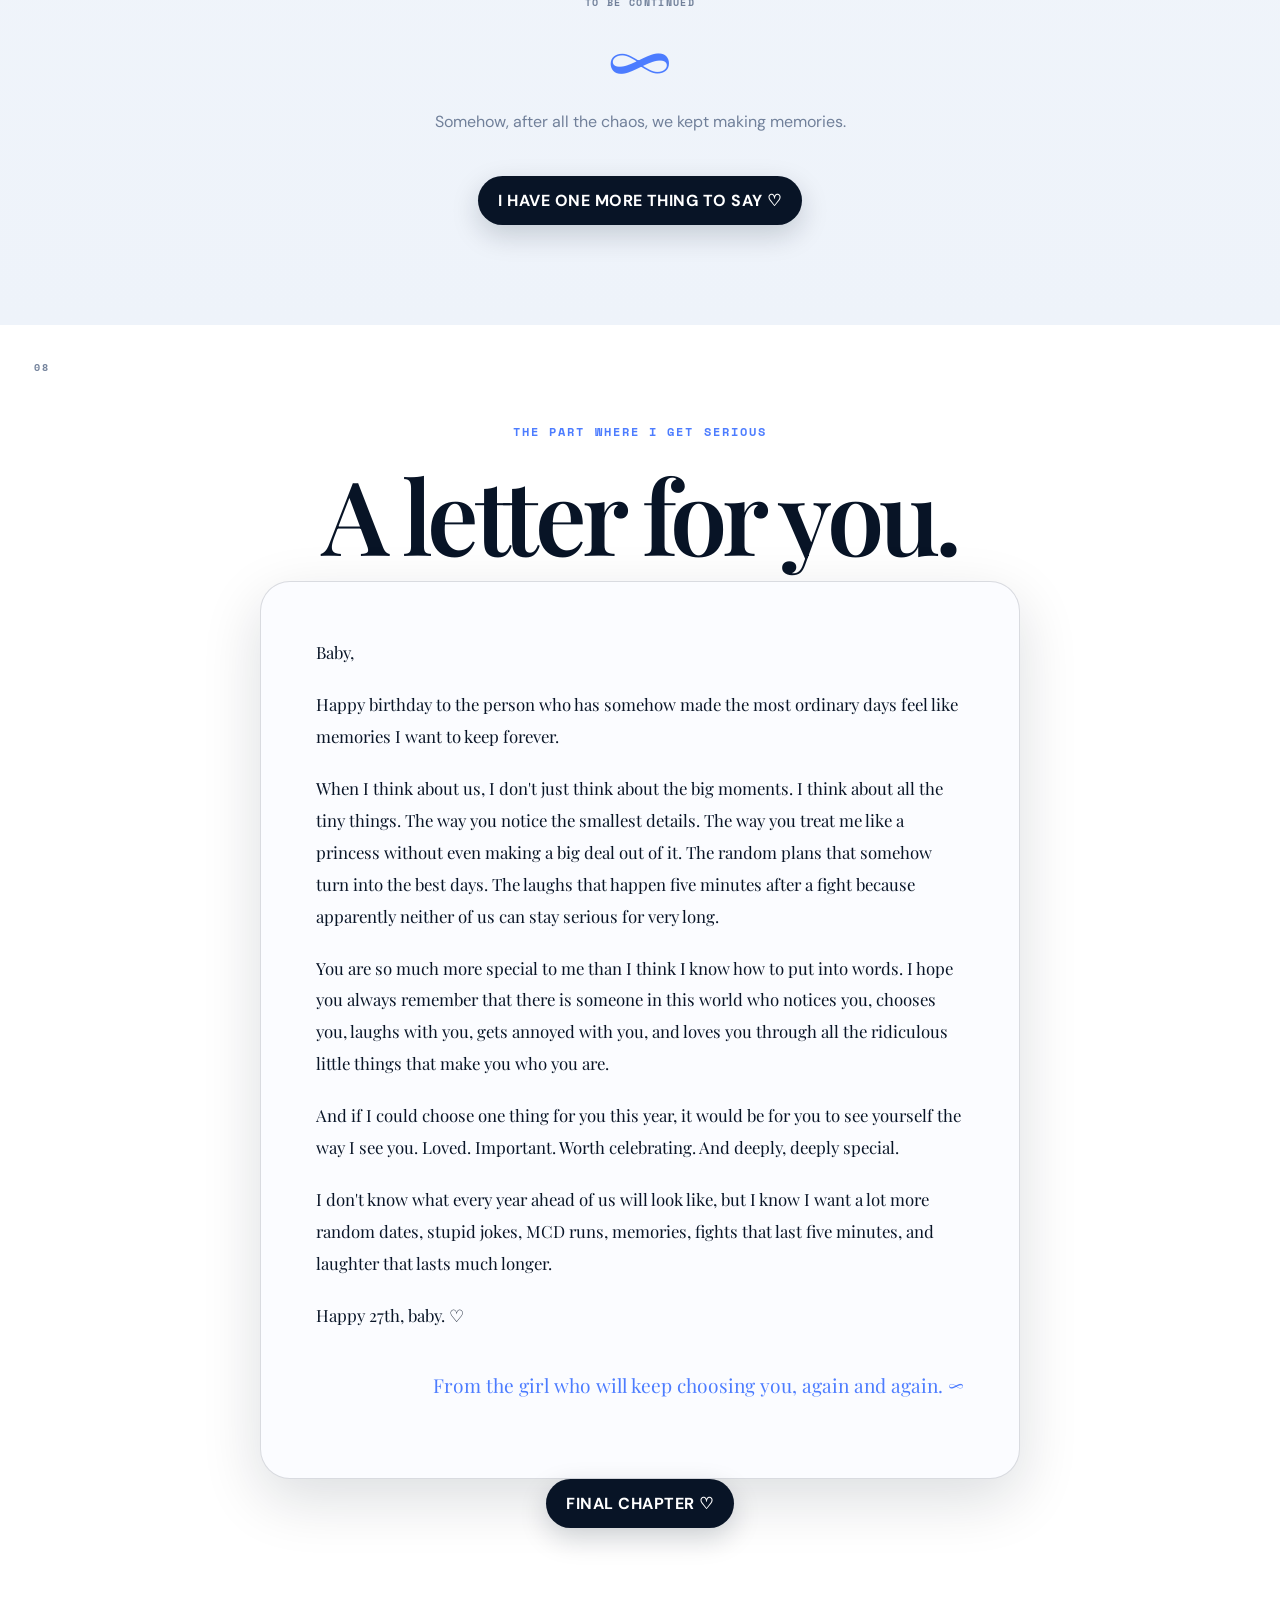
==== commit 233ae973: "Update index.html" ====
--- a/index.html
+++ b/index.html
@@ -1081,7 +1081,7 @@
         </p>
 
         <p>
-          Happy 26th, baby. ♡
+          Happy 27th, baby. ♡
         </p>
 
         <p class="signature">
@@ -1134,7 +1134,7 @@
       </p>
 
       <p class="final-line">
-        I hope 26 is kind to you.
+        I hope 27 is kind to you.
         And selfishly, I hope I get to be there
         for all of it. ♡
       </p>
--- a/style.css
+++ b/style.css
@@ -963,7 +963,7 @@
   color:var(--blue2);
 }
 
-/* TECH Ã— SCHBANG */
+/* TECH × SCHBANG */
 
 .tech-schbang-lockup{
   display:flex;
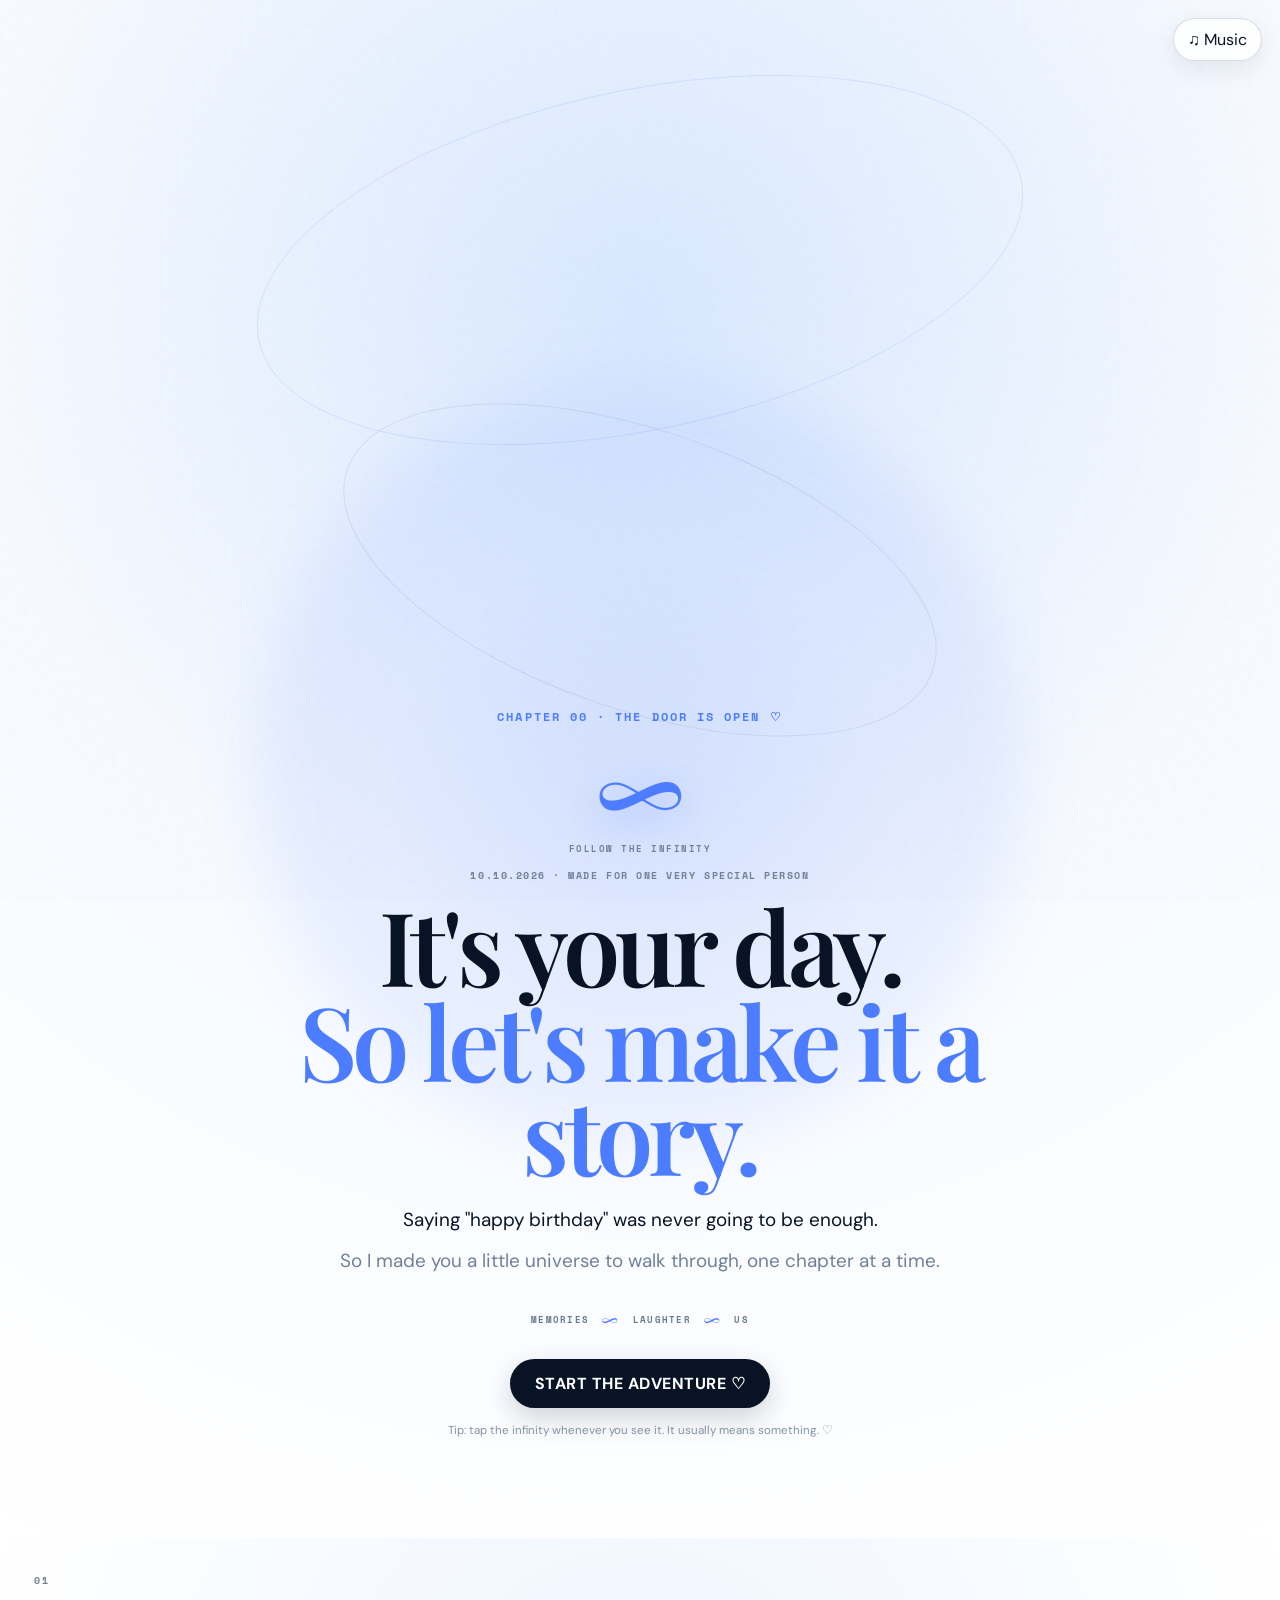
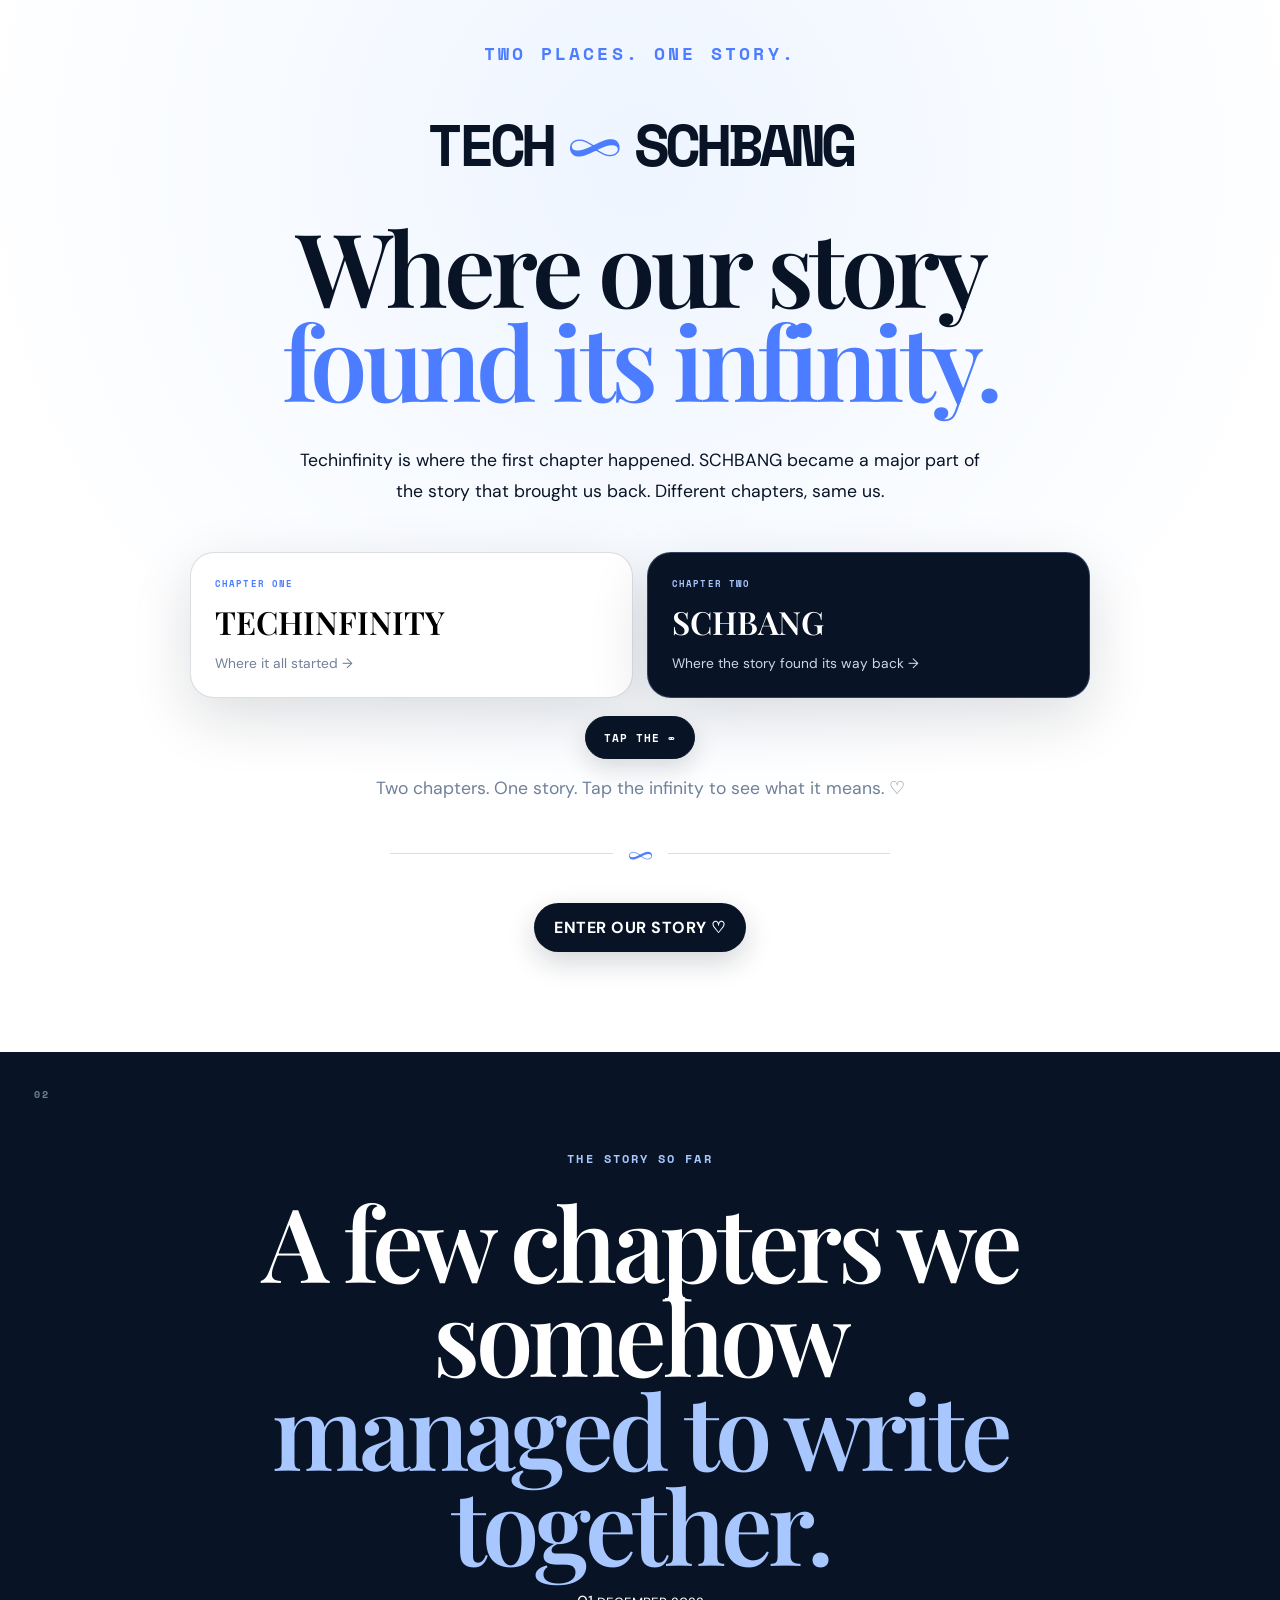
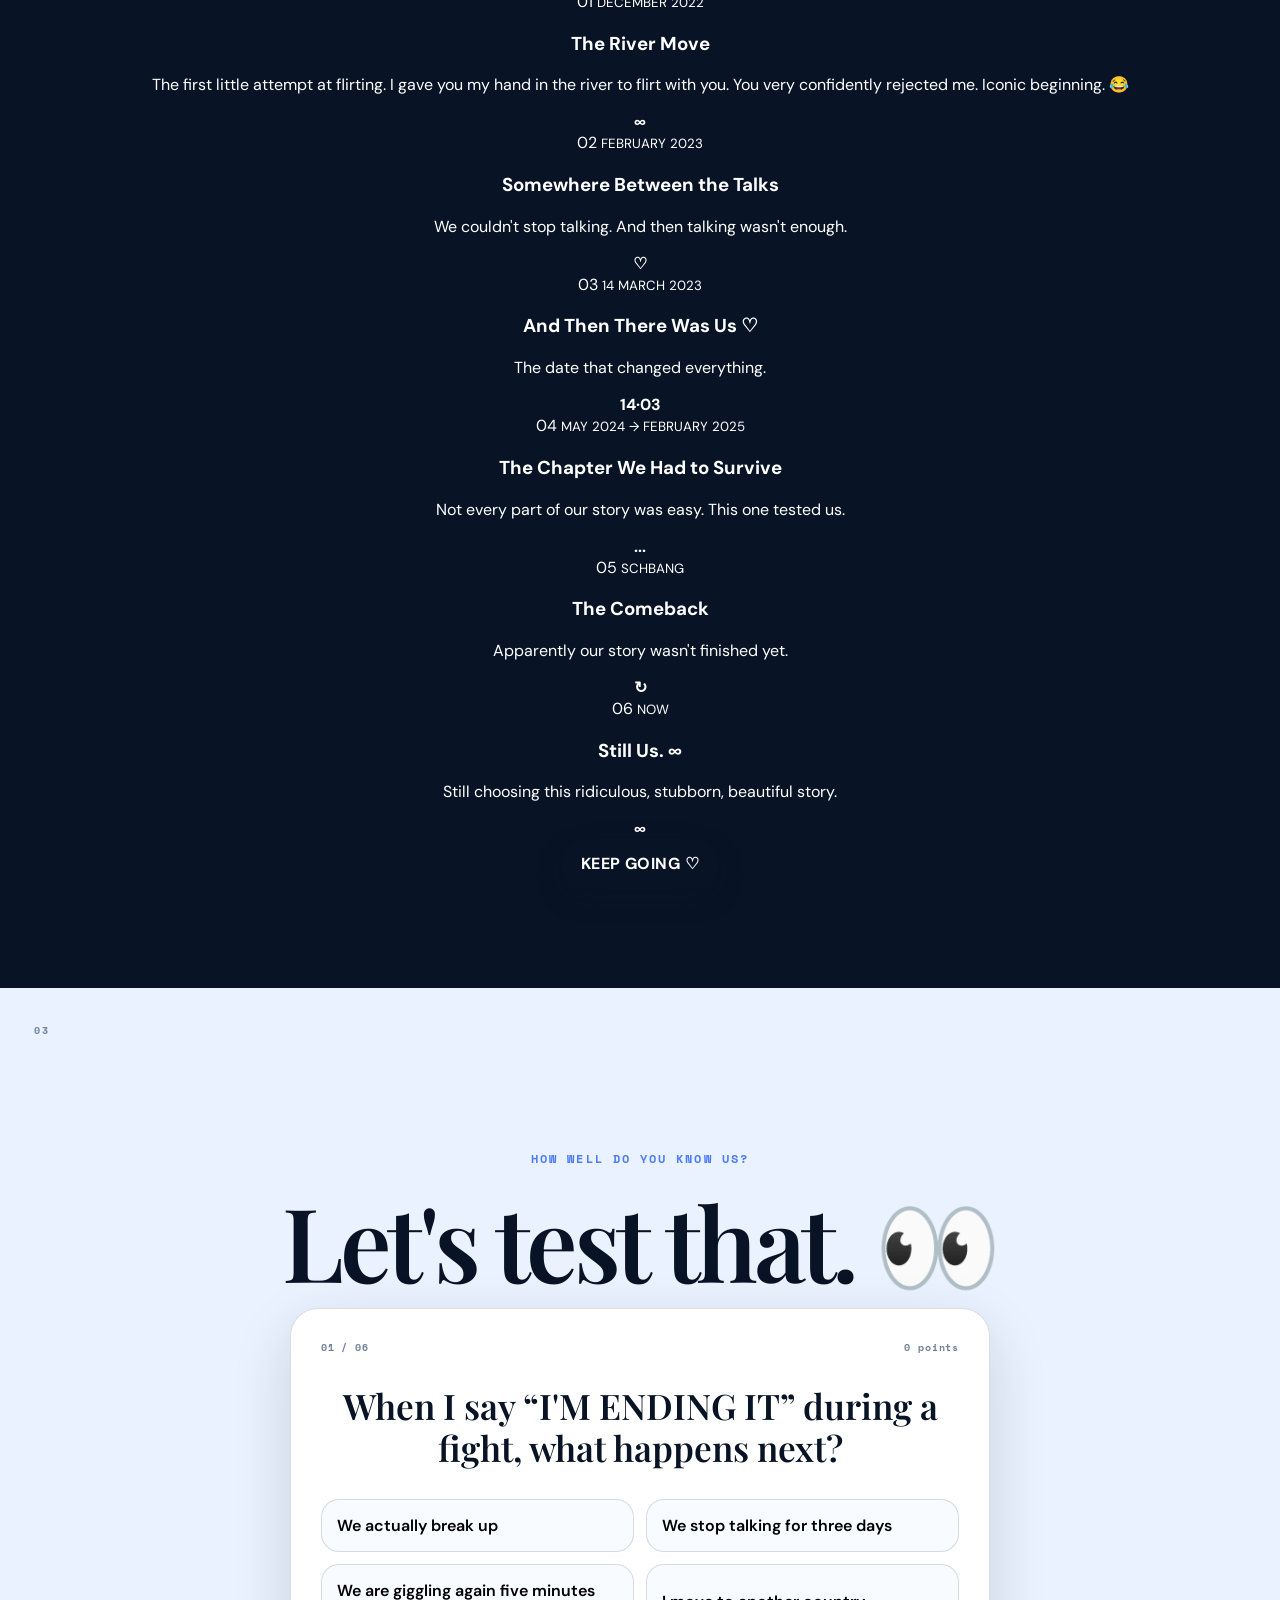
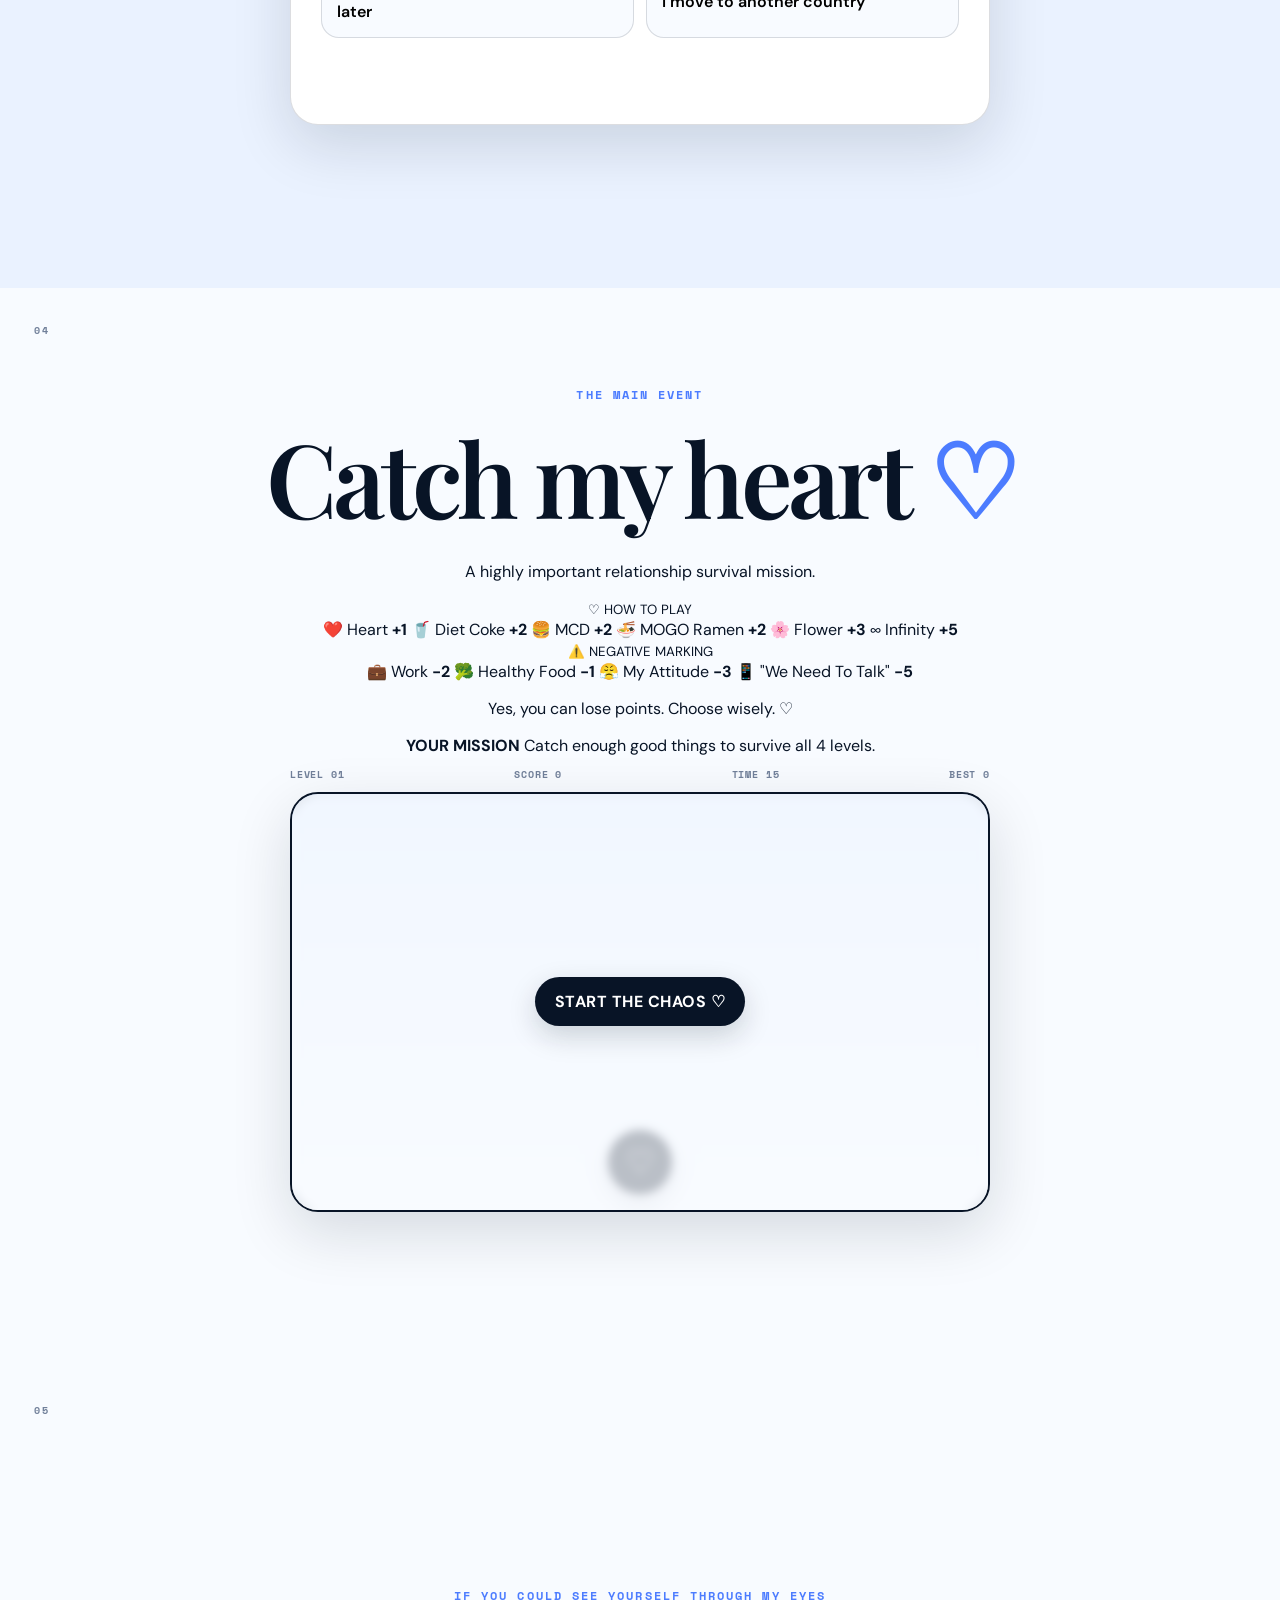
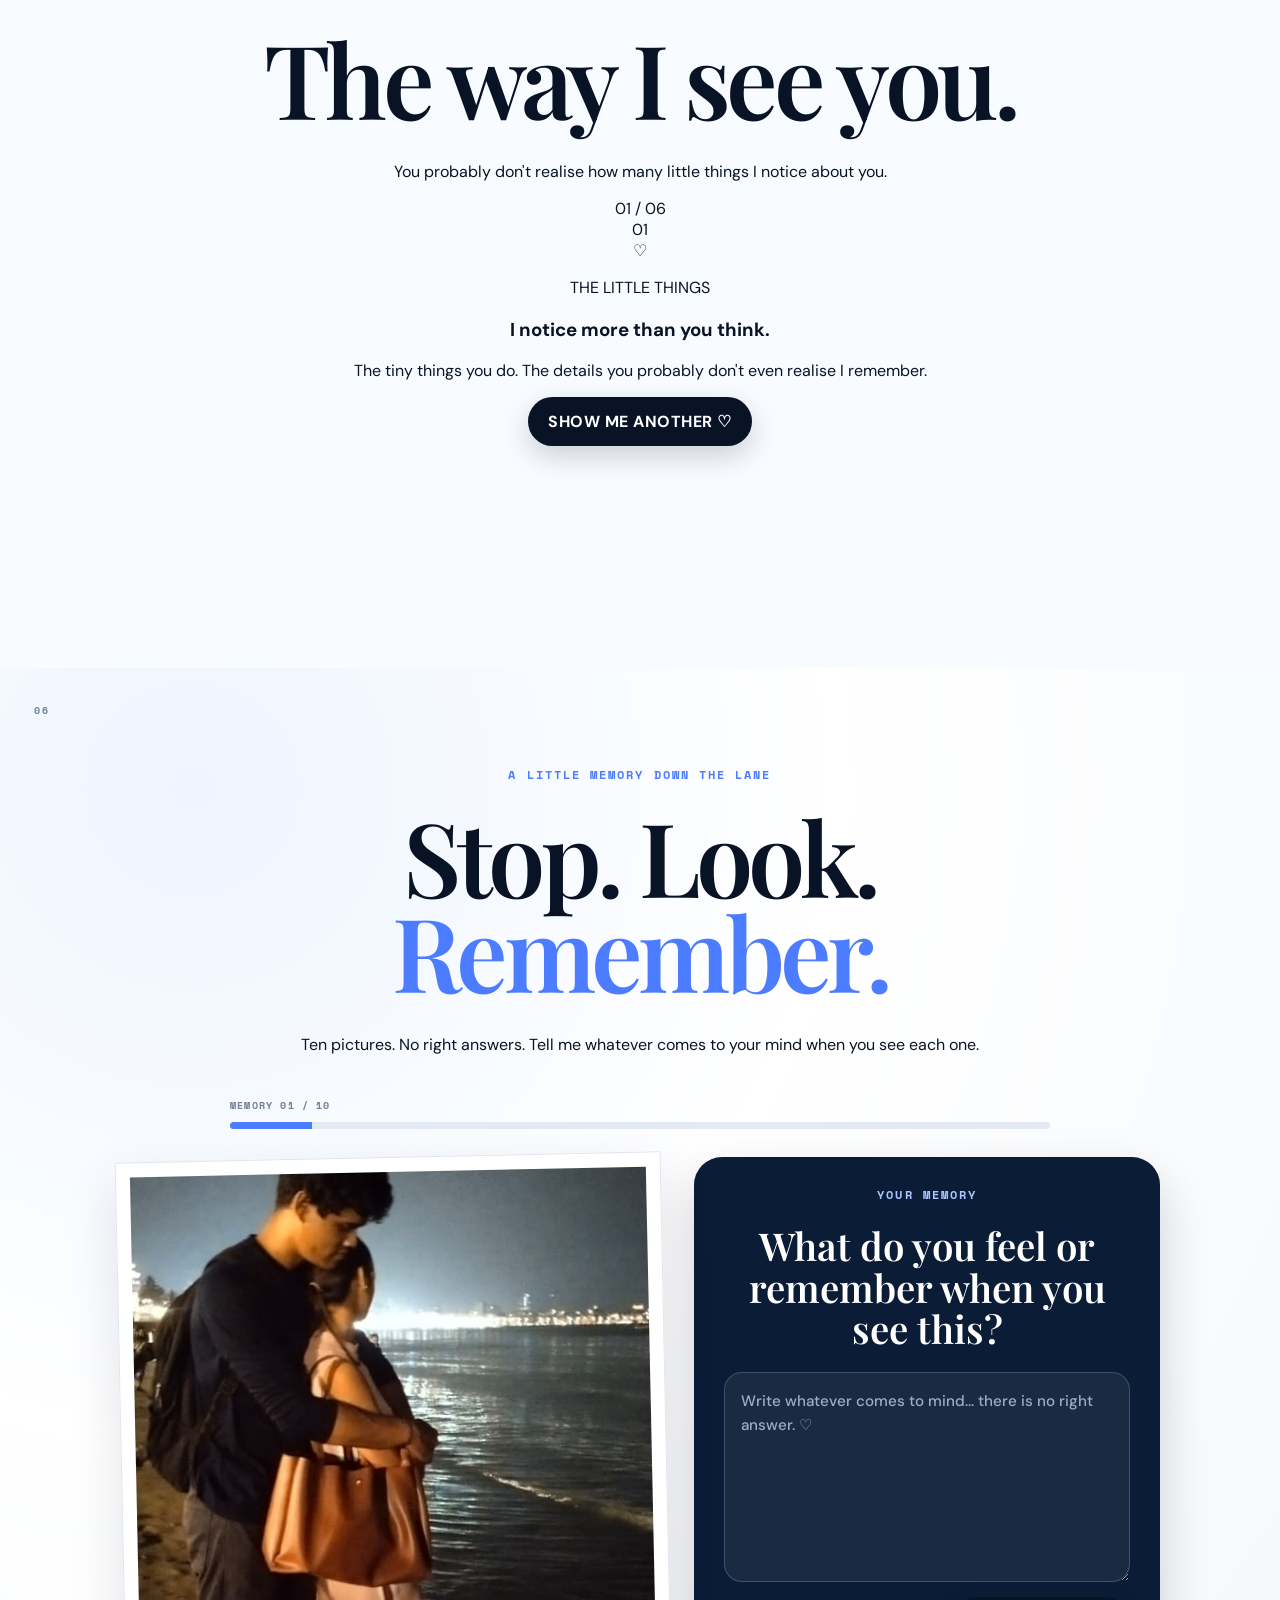
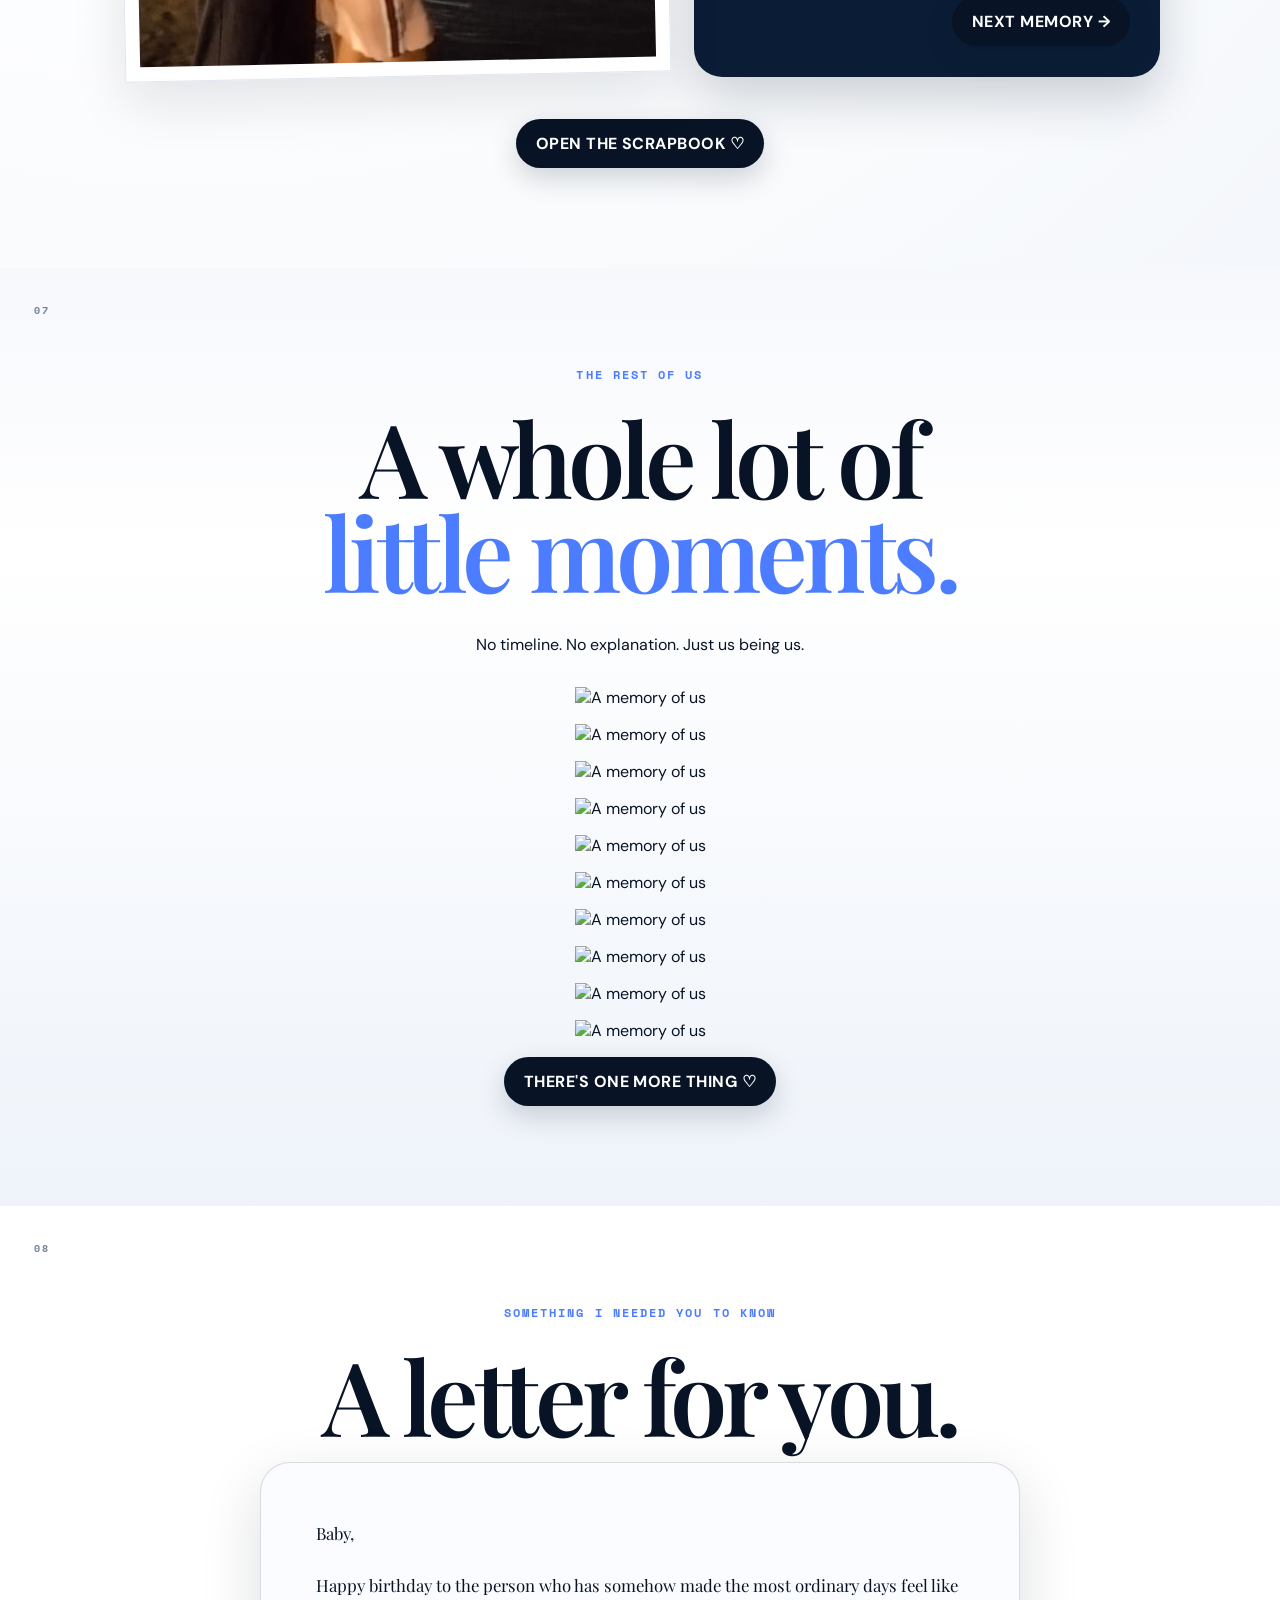
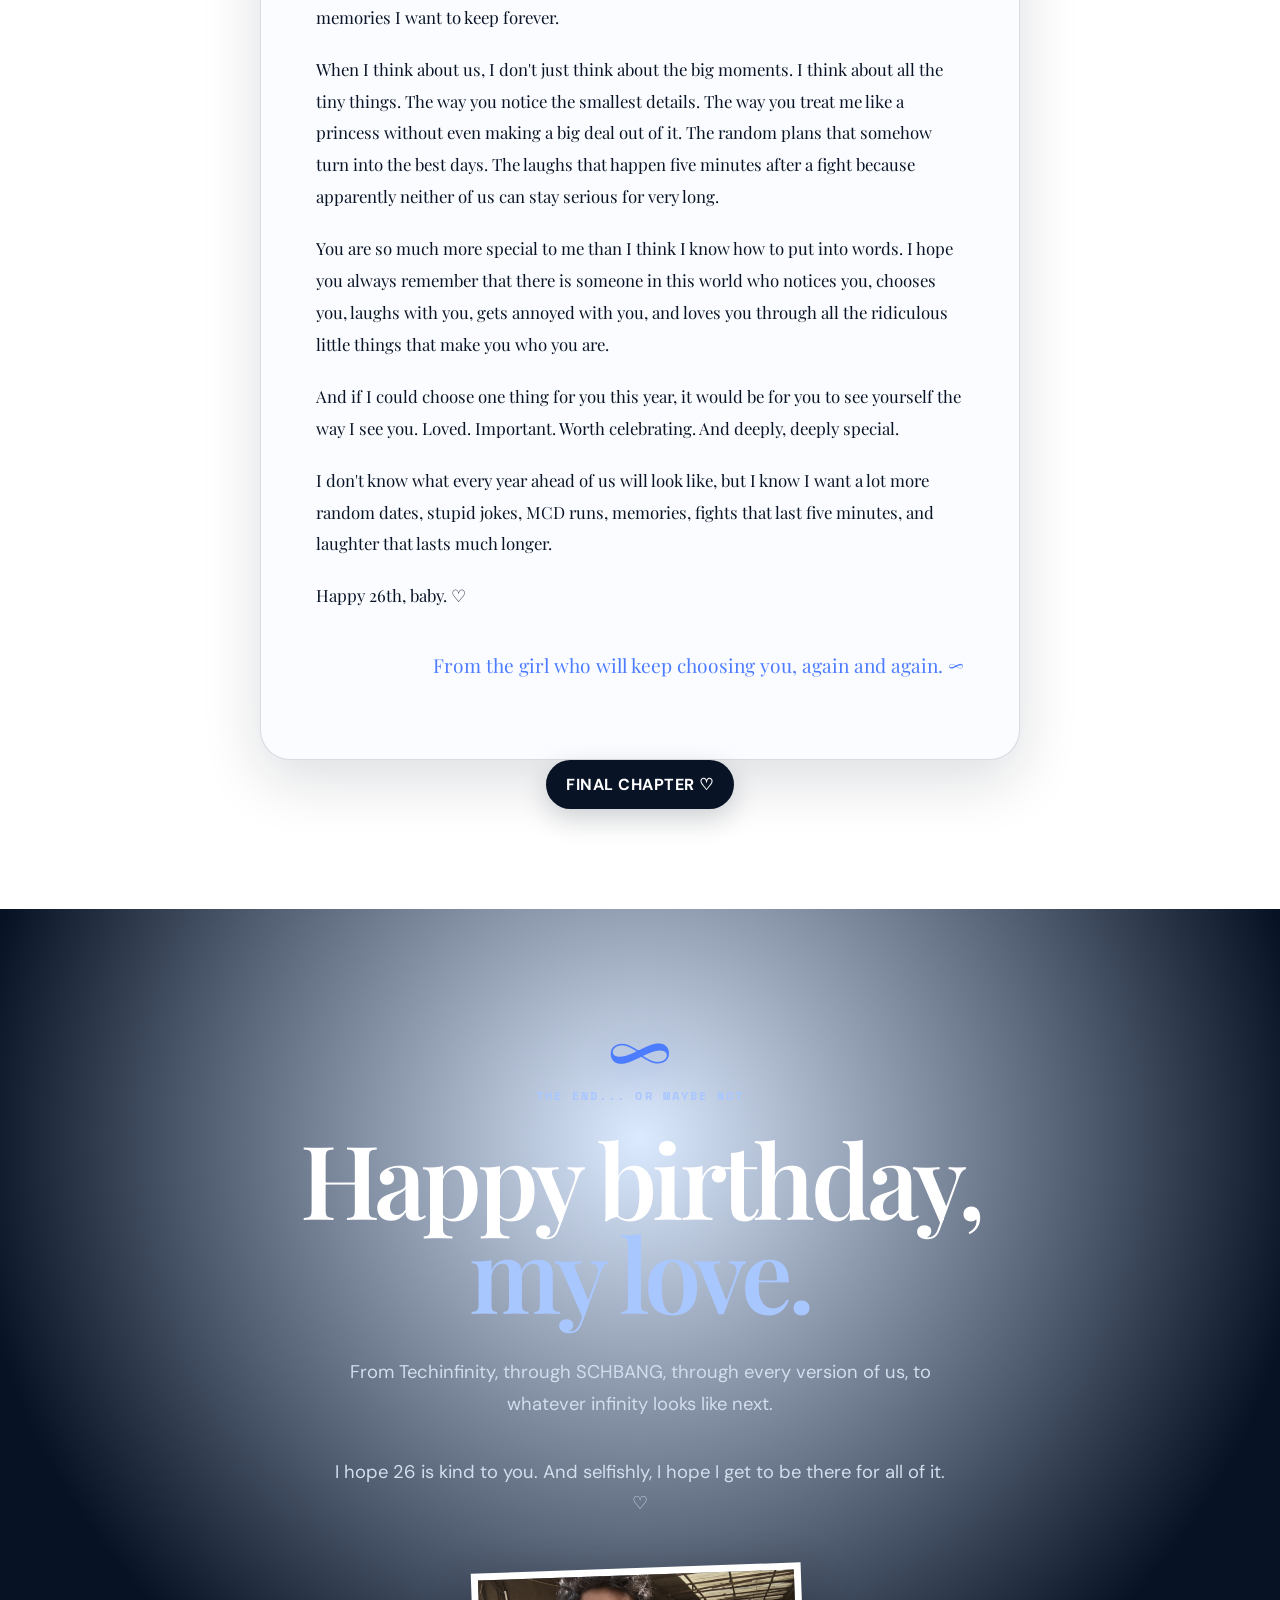
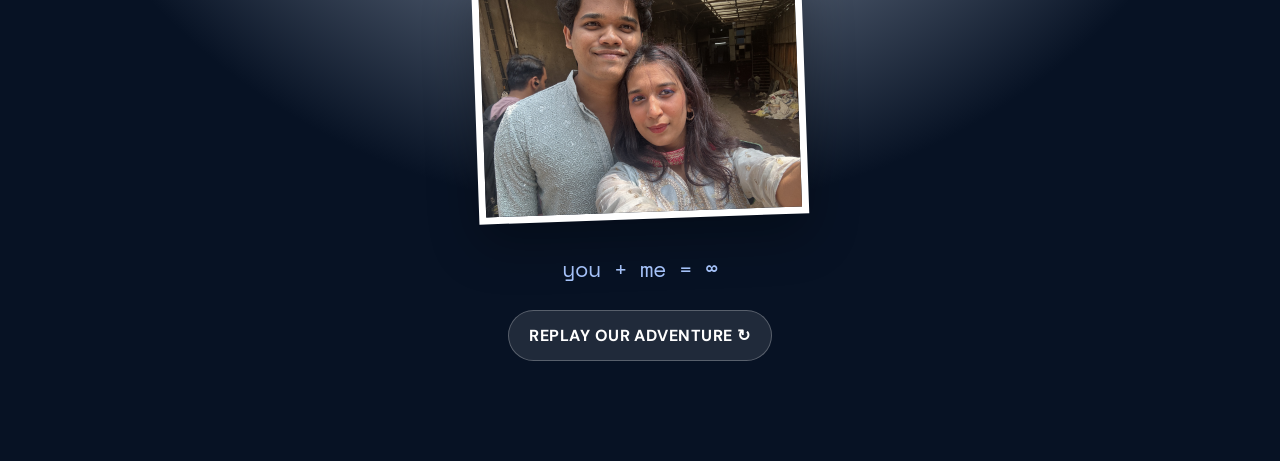
==== commit 93c945bd: "Update index.html" ====
--- a/index.html
+++ b/index.html
@@ -343,88 +343,147 @@
 
 
     <!-- ===================================================
-         CHAPTER 02
+         CHAPTER 02 — THE STORY SO FAR
     ==================================================== -->
 
     <section
-      class="chapter timeline-chapter"
+      class="chapter timeline-chapter story-chapter"
       data-chapter="2"
     >
 
       <div class="chapter-number">02</div>
 
+      <div class="story-orbit story-orbit-a"></div>
+      <div class="story-orbit story-orbit-b"></div>
+
       <p class="eyebrow">
-        THE TIMELINE WE DIDN'T KNOW WE WERE WRITING
+        THE STORY SO FAR
       </p>
 
       <h2>
-        From one little flirt<br>
-        <span>to an infinite us.</span>
+        A few chapters we somehow<br>
+        <span>managed to write together.</span>
       </h2>
 
-      <div class="timeline">
-
-        <article>
-          <span class="dot"></span>
-          <small>DECEMBER 2022</small>
-          <h3>The hand in the river.</h3>
+      <div class="story-map">
+
+        <article class="story-card story-card-1">
+          <span class="story-pin">01</span>
+
+          <small>
+            DECEMBER 2022
+          </small>
+
+          <h3>
+            The River Move
+          </h3>
+
           <p>
+            The first little attempt at flirting.
             I gave you my hand in the river to flirt with you.
             You very confidently rejected me.
             Iconic beginning. 😂
           </p>
+
+          <b>∞</b>
         </article>
 
-        <article>
-          <span class="dot"></span>
-          <small>FEBRUARY 2023</small>
-          <h3>We couldn't stop talking.</h3>
+
+        <article class="story-card story-card-2">
+          <span class="story-pin">02</span>
+
+          <small>
+            FEBRUARY 2023
+          </small>
+
+          <h3>
+            Somewhere Between the Talks
+          </h3>
+
           <p>
-            Somewhere between all those conversations,
-            the flirting stopped being a joke and became
-            something neither of us could ignore.
+            We couldn't stop talking.
+            And then talking wasn't enough.
           </p>
+
+          <b>♡</b>
         </article>
 
-        <article>
-          <span class="dot"></span>
-          <small>14 MARCH 2023</small>
-          <h3>And then there was us.</h3>
+
+        <article class="story-card story-card-3 featured">
+          <span class="story-pin">03</span>
+
+          <small>
+            14 MARCH 2023
+          </small>
+
+          <h3>
+            And Then There Was Us ♡
+          </h3>
+
           <p>
-            The date that became one of the biggest
-            chapters of our story.
+            The date that changed everything.
           </p>
+
+          <b>14·03</b>
         </article>
 
-        <article>
-          <span class="dot"></span>
-          <small>MAY 2024 → FEBRUARY 2025</small>
-          <h3>The part we had to survive.</h3>
+
+        <article class="story-card story-card-4">
+          <span class="story-pin">04</span>
+
+          <small>
+            MAY 2024 → FEBRUARY 2025
+          </small>
+
+          <h3>
+            The Chapter We Had to Survive
+          </h3>
+
           <p>
-            We parted ways. Life took us in different directions
-            for a while, but apparently our story had other plans.
+            Not every part of our story was easy.
+            This one tested us.
           </p>
+
+          <b>...</b>
         </article>
 
-        <article>
-          <span class="dot"></span>
-          <small>SCHBANG</small>
-          <h3>And somehow, back together.</h3>
+
+        <article class="story-card story-card-5 dark-card">
+          <span class="story-pin">05</span>
+
+          <small>
+            SCHBANG
+          </small>
+
+          <h3>
+            The Comeback
+          </h3>
+
           <p>
-            SCHBANG brought us together again, and here we are,
-            still standing strong, still fighting against all odds,
-            still choosing this story.
+            Apparently our story wasn't finished yet.
           </p>
+
+          <b>↻</b>
         </article>
 
-        <article>
-          <span class="dot"></span>
-          <small>NOW</small>
-          <h3>Still us. Still infinite.</h3>
+
+        <article class="story-card story-card-6">
+          <span class="story-pin">06</span>
+
+          <small>
+            NOW
+          </small>
+
+          <h3>
+            Still Us. ∞
+          </h3>
+
           <p>
-            Not perfect. Not always easy.
-            But real, ridiculous, stubborn, loving, and ours.
+            Still choosing this ridiculous,
+            stubborn, beautiful story.
           </p>
+
+          <b>∞</b>
         </article>
 
       </div>
@@ -433,7 +492,7 @@
         class="primary-btn next-btn"
         data-next="3"
       >
-        NEXT CHAPTER ♡
+        KEEP GOING ♡
       </button>
 
     </section>
@@ -465,6 +524,7 @@
       >
 
         <div class="quiz-meta">
+
           <span id="questionCount">
             01 / 06
           </span>
@@ -472,6 +532,7 @@
           <span id="quizScore">
             0 points
           </span>
+
         </div>
 
         <h3 id="questionText"></h3>
@@ -529,11 +590,11 @@
 
 
     <!-- ===================================================
-         CHAPTER 04 — GAME
+         CHAPTER 04 — CATCH MY HEART
     ==================================================== -->
 
     <section
-      class="chapter game-chapter"
+      class="chapter game-chapter heart-game-chapter"
       data-chapter="4"
     >
 
@@ -544,48 +605,158 @@
       </p>
 
       <h2>
-        Catch my heart ♡
+        Catch my heart <span>♡</span>
       </h2>
 
       <p class="lead">
-        Catch the good stuff. Avoid the broken hearts.
-        And obviously, Diet Coke is worth extra points.
-      </p>
+        A highly important relationship survival mission.
+      </p>
+
+
+      <div class="game-rules">
+
+        <div class="game-rule-block good-rules">
+
+          <small>
+            ♡ HOW TO PLAY
+          </small>
+
+          <div>
+
+            <span>
+              ❤️ Heart
+              <b>+1</b>
+            </span>
+
+            <span>
+              🥤 Diet Coke
+              <b>+2</b>
+            </span>
+
+            <span>
+              🍔 MCD
+              <b>+2</b>
+            </span>
+
+            <span>
+              🍜 MOGO Ramen
+              <b>+2</b>
+            </span>
+
+            <span>
+              🌸 Flower
+              <b>+3</b>
+            </span>
+
+            <span>
+              ∞ Infinity
+              <b>+5</b>
+            </span>
+
+          </div>
+
+        </div>
+
+
+        <div class="game-rule-block bad-rules">
+
+          <small>
+            ⚠️ NEGATIVE MARKING
+          </small>
+
+          <div>
+
+            <span>
+              💼 Work
+              <b>-2</b>
+            </span>
+
+            <span>
+              🥦 Healthy Food
+              <b>-1</b>
+            </span>
+
+            <span>
+              😤 My Attitude
+              <b>-3</b>
+            </span>
+
+            <span>
+              📱 "We Need To Talk"
+              <b>-5</b>
+            </span>
+
+          </div>
+
+          <p>
+            Yes, you can lose points.
+            Choose wisely. ♡
+          </p>
+
+        </div>
+
+      </div>
+
+
+      <div class="game-mission">
+
+        <strong>
+          YOUR MISSION
+        </strong>
+
+        <span>
+          Catch enough good things to survive all 4 levels.
+        </span>
+
+      </div>
+
 
       <div class="game-hud">
 
         <span>
-          SCORE <b id="gameScore">0</b>
+          LEVEL
+          <b id="gameLevel">01</b>
         </span>
 
         <span>
-          TIME <b id="gameTime">20</b>
+          SCORE
+          <b id="gameScore">0</b>
         </span>
 
         <span>
-          BEST <b id="bestScore">0</b>
+          TIME
+          <b id="gameTime">15</b>
         </span>
 
-      </div>
+        <span>
+          BEST
+          <b id="bestScore">0</b>
+        </span>
+
+      </div>
+
 
       <div
         id="catchGame"
         class="catch-game"
-        aria-label="Catch the falling hearts game"
+        aria-label="Catch the falling relationship items game"
       >
 
         <div
           class="game-start-overlay"
           id="gameOverlay"
         >
+
           <button
             id="startGame"
             class="primary-btn"
             type="button"
           >
-            START GAME ♡
+            START THE CHAOS ♡
           </button>
+
         </div>
+
 
         <div
           id="player"
@@ -596,11 +767,13 @@
 
       </div>
 
+
       <p
         id="gameResult"
         class="feedback"
       ></p>
 
+
       <button
         id="continueAfterGame"
         class="primary-btn hidden"
@@ -614,93 +787,131 @@
 
 
     <!-- ===================================================
-         CHAPTER 05 — DIET COKE
+         CHAPTER 05 — THE WAY I SEE YOU
     ==================================================== -->
 
     <section
-      class="chapter coke-chapter"
+      class="chapter eyes-chapter"
       data-chapter="5"
     >
 
-      <div class="chapter-number">05</div>
+      <div class="chapter-number">
+        05
+      </div>
+
+      <div class="eyes-glow"></div>
 
       <p class="eyebrow">
-        THE MOST SERIOUS PART OF THIS WEBSITE
+        IF YOU COULD SEE YOURSELF THROUGH MY EYES
       </p>
 
       <h2>
-        Welcome to the<br>
-        <span>Diet Coke universe.</span>
+        The way I see you.
       </h2>
 
-      <p class="lead coke-lead">
-        Some relationships have a third wheel.
-        Ours is carbonated, cold and somehow always involved.
-      </p>
-
-      <div class="coke-poster-wrap">
-
-        <div class="coke-poster">
-
-          <img
-            src="./images/diet-coke-universe.png"
-            alt="Diet Coke universe poster with a chilled Diet Coke can surrounded by blue orbit rings and birthday-themed notes"
-            loading="eager"
-            decoding="async"
-            onerror="console.error('Diet Coke image failed to load:', this.src)"
-          >
-
-          <button
-            class="coke-hit-area"
-            id="cokeCan"
-            type="button"
-            aria-label="Tap the Diet Coke can"
-          >
-            <span class="sr-only">
-              Tap the Diet Coke can
-            </span>
-          </button>
-
+      <p class="lead eyes-intro">
+        You probably don't realise how many little things
+        I notice about you.
+      </p>
+
+
+      <div class="eyes-stage">
+
+        <div
+          class="eyes-progress"
+          id="eyesProgress"
+        >
+          01 / 06
         </div>
 
-      </div>
-
-      <div class="coke-counter">
-        <span id="cokeCount">00</span>
-        <small>taps of devotion</small>
-      </div>
-
-      <p
-        id="cokeMessage"
-        class="coke-message"
-      >
-        Tap the can.
-        Let's see how committed you really are. 🥤
-      </p>
+
+        <div
+          class="eyes-card"
+          id="eyesCard"
+        >
+
+          <span
+            class="eyes-number"
+            id="eyesNumber"
+          >
+            01
+          </span>
+
+          <div
+            class="eyes-symbol"
+            id="eyesSymbol"
+          >
+            ♡
+          </div>
+
+          <p
+            class="eyes-label"
+            id="eyesLabel"
+          >
+            THE LITTLE THINGS
+          </p>
+
+          <h3
+            id="eyesTitle"
+          >
+            I notice more than you think.
+          </h3>
+
+          <p
+            id="eyesText"
+          >
+            The tiny things you do.
+            The details you probably don't even realise
+            I remember.
+          </p>
+
+        </div>
+
+
+        <button
+          id="eyesNext"
+          class="primary-btn"
+          type="button"
+        >
+          SHOW ME ANOTHER ♡
+        </button>
+
+      </div>
+
 
       <div
-        id="cokeFinal"
-        class="coke-final hidden"
-      >
-
-        <span>OFFICIAL FINDING</span>
-
-        <strong>
-          Diet Coke is part of the lore.
-        </strong>
+        id="eyesReveal"
+        class="eyes-reveal hidden"
+      >
+
+        <div class="infinity-mark small">
+          ∞
+        </div>
+
+        <p class="eyebrow">
+          IF YOU COULD BORROW MY EYES
+        </p>
+
+        <h3>
+          You'd understand why<br>
+          <span>you're so special to me.</span>
+        </h3>
 
         <p>
-          And somehow, after all this time,
-          I still rank above it. I think. ♡
+          I wish you could see yourself the way I see you.
+          Loved. Important. Worth celebrating.
+          Completely and ridiculously special.
         </p>
 
       </div>
 
+
       <button
-        class="primary-btn next-btn"
+        class="primary-btn next-btn eyes-continue hidden"
+        id="eyesContinue"
         data-next="6"
       >
-        ENTER THE MEMORY UNIVERSE ♡
+        WALK INTO OUR MEMORIES ♡
       </button>
 
     </section>
@@ -716,7 +927,9 @@
       data-chapter="6"
     >
 
-      <div class="chapter-number">06</div>
+      <div class="chapter-number">
+        06
+      </div>
 
       <p class="eyebrow">
         A LITTLE MEMORY DOWN THE LANE
@@ -732,6 +945,7 @@
         Tell me whatever comes to your mind
         when you see each one.
       </p>
+
 
       <div class="memory-progress">
 
@@ -913,22 +1127,14 @@
 
         </form>
 
-        <p class="memory-note">
-          Your answers stay in this little adventure
-          until you choose to send them. The first time
-          this form is used, FormSubmit will ask me to
-          confirm the destination email.
-        </p>
-
       </div>
 
 
       <button
-        id="memoryContinue"
-        class="primary-btn hidden"
-        type="button"
-      >
-        KEEP WALKING →
+        class="primary-btn next-btn"
+        data-next="7"
+      >
+        OPEN THE SCRAPBOOK ♡
       </button>
 
     </section>
@@ -944,62 +1150,109 @@
       data-chapter="7"
     >
 
-      <div class="chapter-number">07</div>
+      <div class="chapter-number">
+        07
+      </div>
 
       <p class="eyebrow">
         THE REST OF US
       </p>
 
       <h2>
-        A scrapbook of<br>
-        <span>the chaos in between.</span>
+        A whole lot of<br>
+        <span>little moments.</span>
       </h2>
 
       <p class="lead">
-        Because apparently ten memories
-        were nowhere near enough.
-      </p>
+        No timeline. No explanation.
+        Just us being us.
+      </p>
+
 
       <div
-        class="marquee"
-        aria-hidden="true"
-      >
-
-        <div>
-          laughing · annoying each other · dates ·
-          MCD · ramen · random days · flowers ·
-          road trips · us · us · us · ∞ ·
-        </div>
-
-        <div>
-          laughing · annoying each other · dates ·
-          MCD · ramen · random days · flowers ·
-          road trips · us · us · us · ∞ ·
-        </div>
-
-      </div>
-
-
-      <div
-        class="scrapbook"
-        id="scrapbook"
-      ></div>
-
-
-      <div class="scrapbook-end">
-
-        <span>
-          TO BE CONTINUED
-        </span>
-
-        <strong>
-          ∞
-        </strong>
-
-        <p>
-          Somehow, after all the chaos,
-          we kept making memories.
-        </p>
+        class="scrapbook-grid"
+        id="scrapbookGrid"
+      >
+
+        <figure class="scrap-photo scrap-photo-1">
+          <img
+            src="./images/photo-01.jpg"
+            alt="A memory of us"
+            loading="lazy"
+          >
+        </figure>
+
+        <figure class="scrap-photo scrap-photo-2">
+          <img
+            src="./images/photo-02.jpg"
+            alt="A memory of us"
+            loading="lazy"
+          >
+        </figure>
+
+        <figure class="scrap-photo scrap-photo-3">
+          <img
+            src="./images/photo-03.jpg"
+            alt="A memory of us"
+            loading="lazy"
+          >
+        </figure>
+
+        <figure class="scrap-photo scrap-photo-4">
+          <img
+            src="./images/photo-04.jpg"
+            alt="A memory of us"
+            loading="lazy"
+          >
+        </figure>
+
+        <figure class="scrap-photo scrap-photo-5">
+          <img
+            src="./images/photo-05.jpg"
+            alt="A memory of us"
+            loading="lazy"
+          >
+        </figure>
+
+        <figure class="scrap-photo scrap-photo-6">
+          <img
+            src="./images/photo-06.jpg"
+            alt="A memory of us"
+            loading="lazy"
+          >
+        </figure>
+
+        <figure class="scrap-photo scrap-photo-7">
+          <img
+            src="./images/photo-07.jpg"
+            alt="A memory of us"
+            loading="lazy"
+          >
+        </figure>
+
+        <figure class="scrap-photo scrap-photo-8">
+          <img
+            src="./images/photo-08.jpg"
+            alt="A memory of us"
+            loading="lazy"
+          >
+        </figure>
+
+        <figure class="scrap-photo scrap-photo-9">
+          <img
+            src="./images/photo-09.jpg"
+            alt="A memory of us"
+            loading="lazy"
+          >
+        </figure>
+
+        <figure class="scrap-photo scrap-photo-10">
+          <img
+            src="./images/photo-10.jpg"
+            alt="A memory of us"
+            loading="lazy"
+          >
+        </figure>
 
       </div>
 
@@ -1008,7 +1261,7 @@
         class="primary-btn next-btn"
         data-next="8"
       >
-        I HAVE ONE MORE THING TO SAY ♡
+        THERE'S ONE MORE THING ♡
       </button>
 
     </section>
@@ -1024,15 +1277,18 @@
       data-chapter="8"
     >
 
-      <div class="chapter-number">08</div>
+      <div class="chapter-number">
+        08
+      </div>
 
       <p class="eyebrow">
-        THE PART WHERE I GET SERIOUS
+        SOMETHING I NEEDED YOU TO KNOW
       </p>
 
       <h2>
         A letter for you.
       </h2>
+
 
       <article class="letter-card">
 
@@ -1081,7 +1337,7 @@
         </p>
 
         <p>
-          Happy 27th, baby. ♡
+          Happy 26th, baby. ♡
         </p>
 
         <p class="signature">
@@ -1134,7 +1390,7 @@
       </p>
 
       <p class="final-line">
-        I hope 27 is kind to you.
+        I hope 26 is kind to you.
         And selfishly, I hope I get to be there
         for all of it. ♡
       </p>
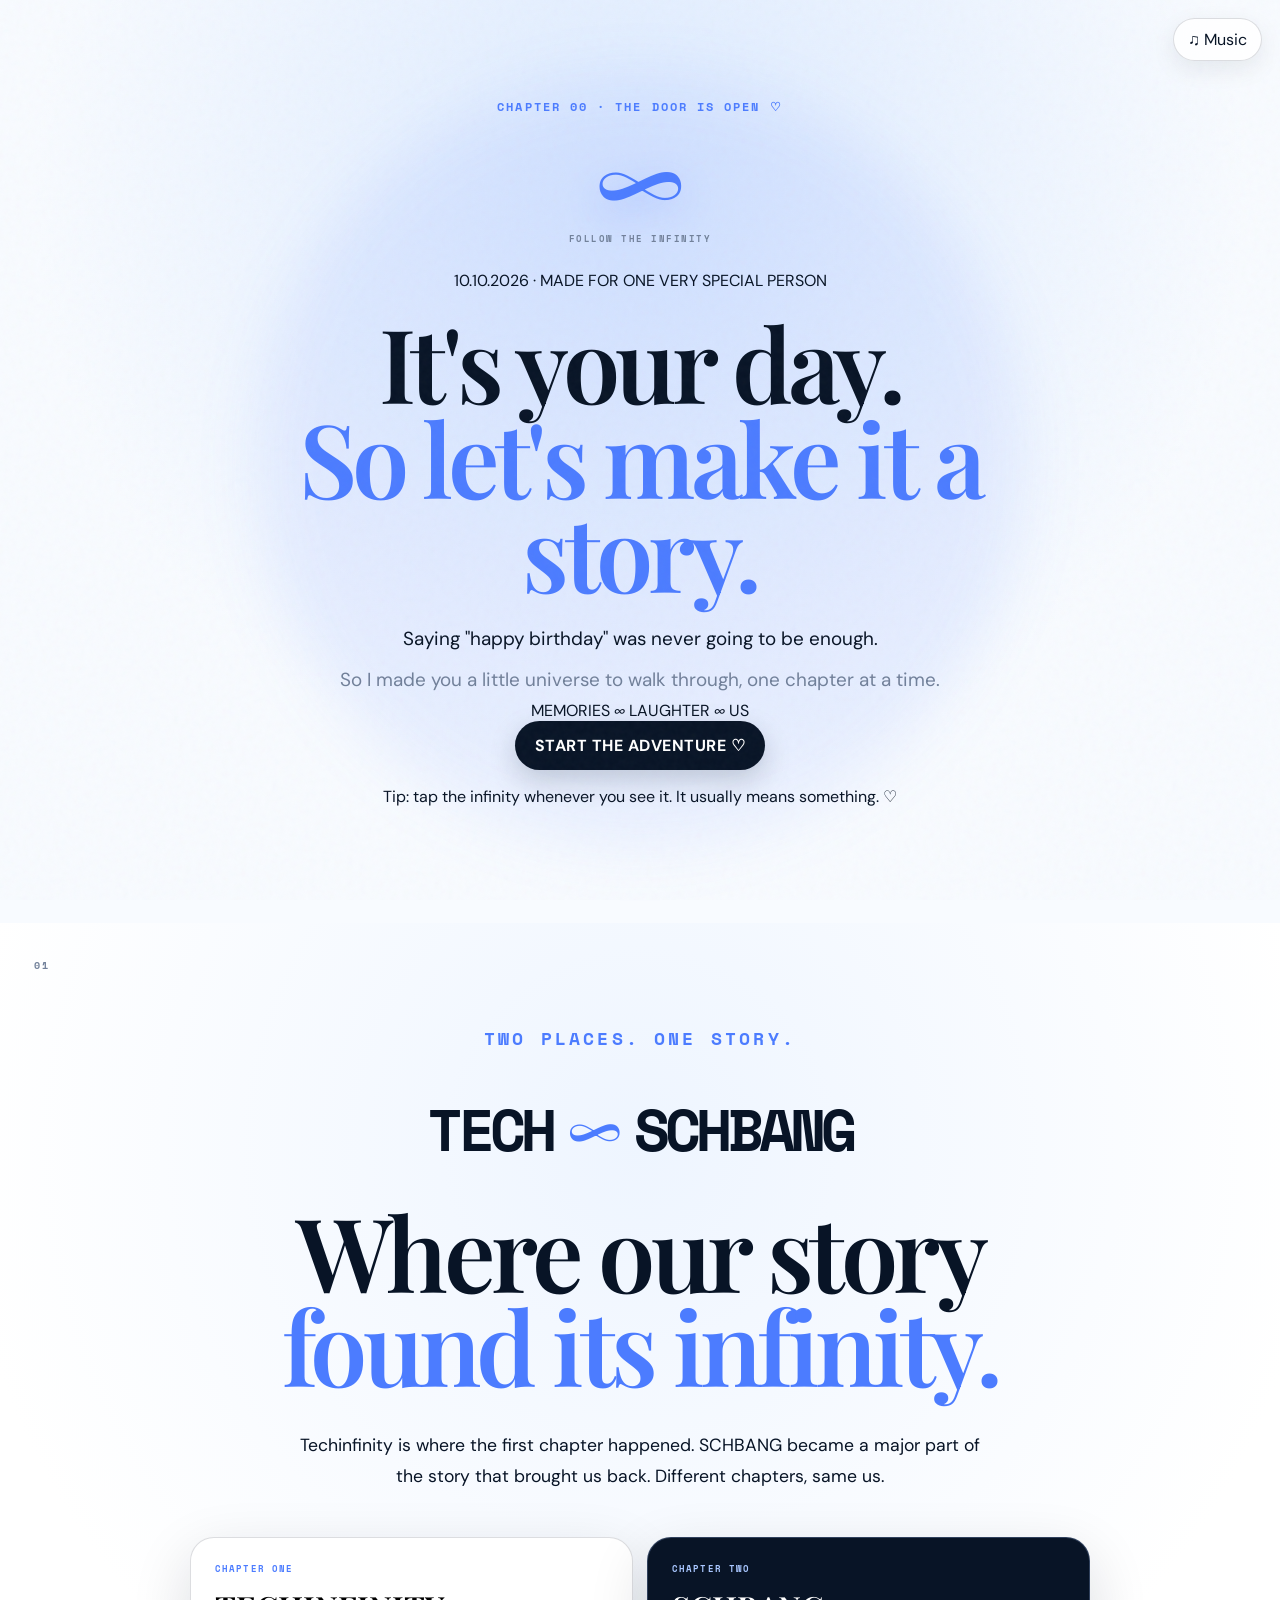
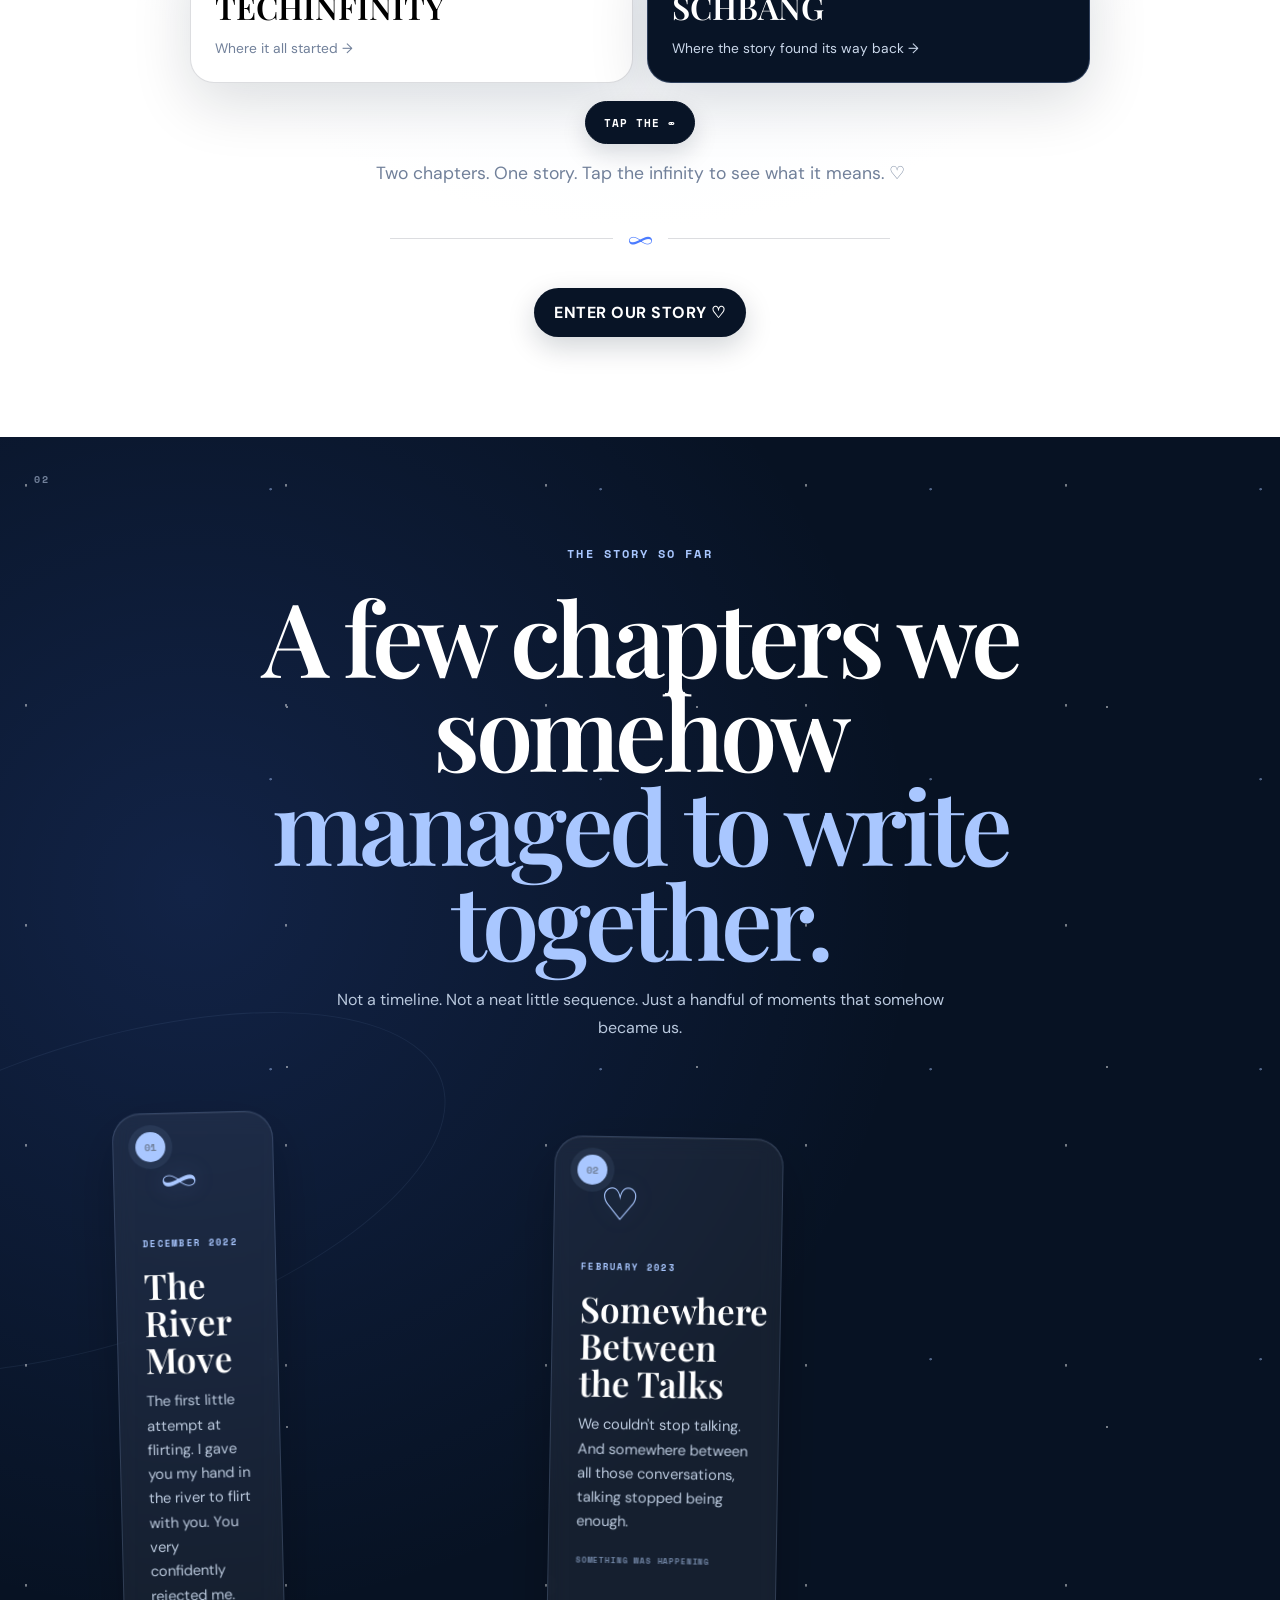
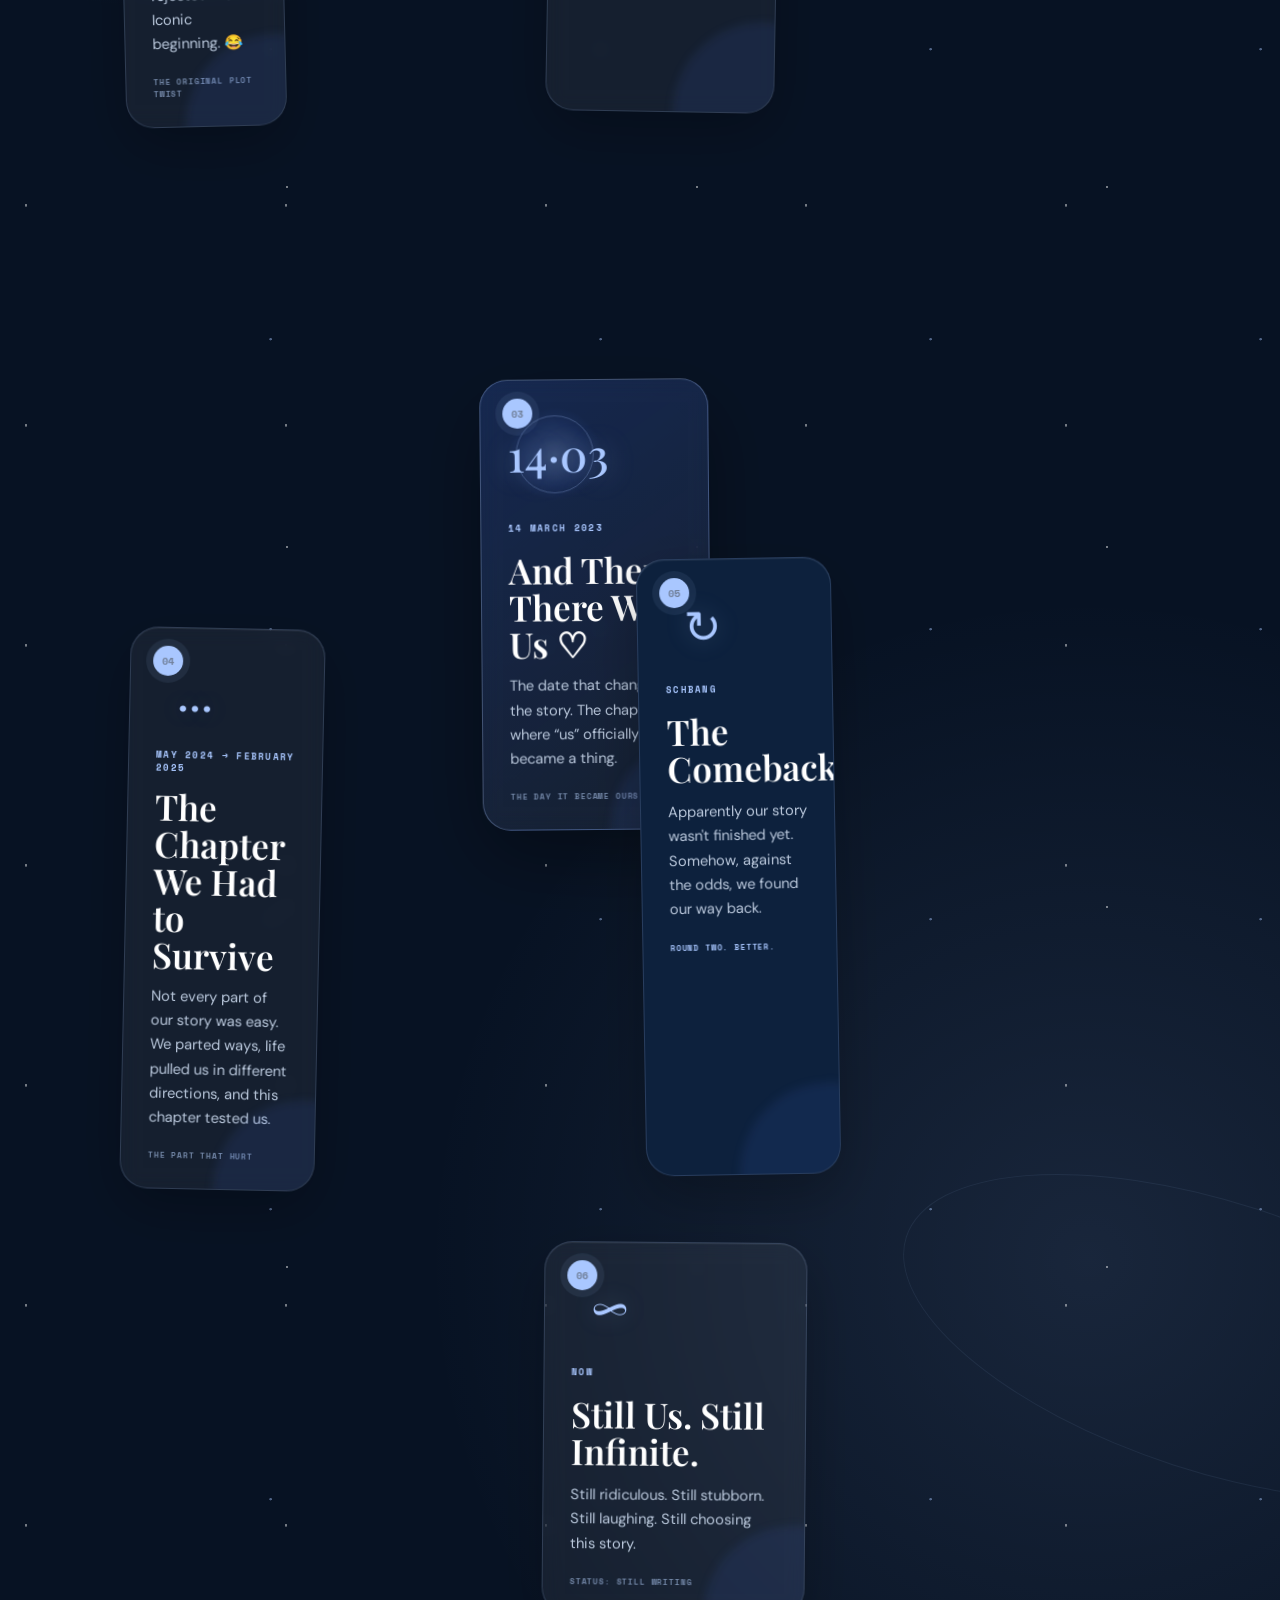
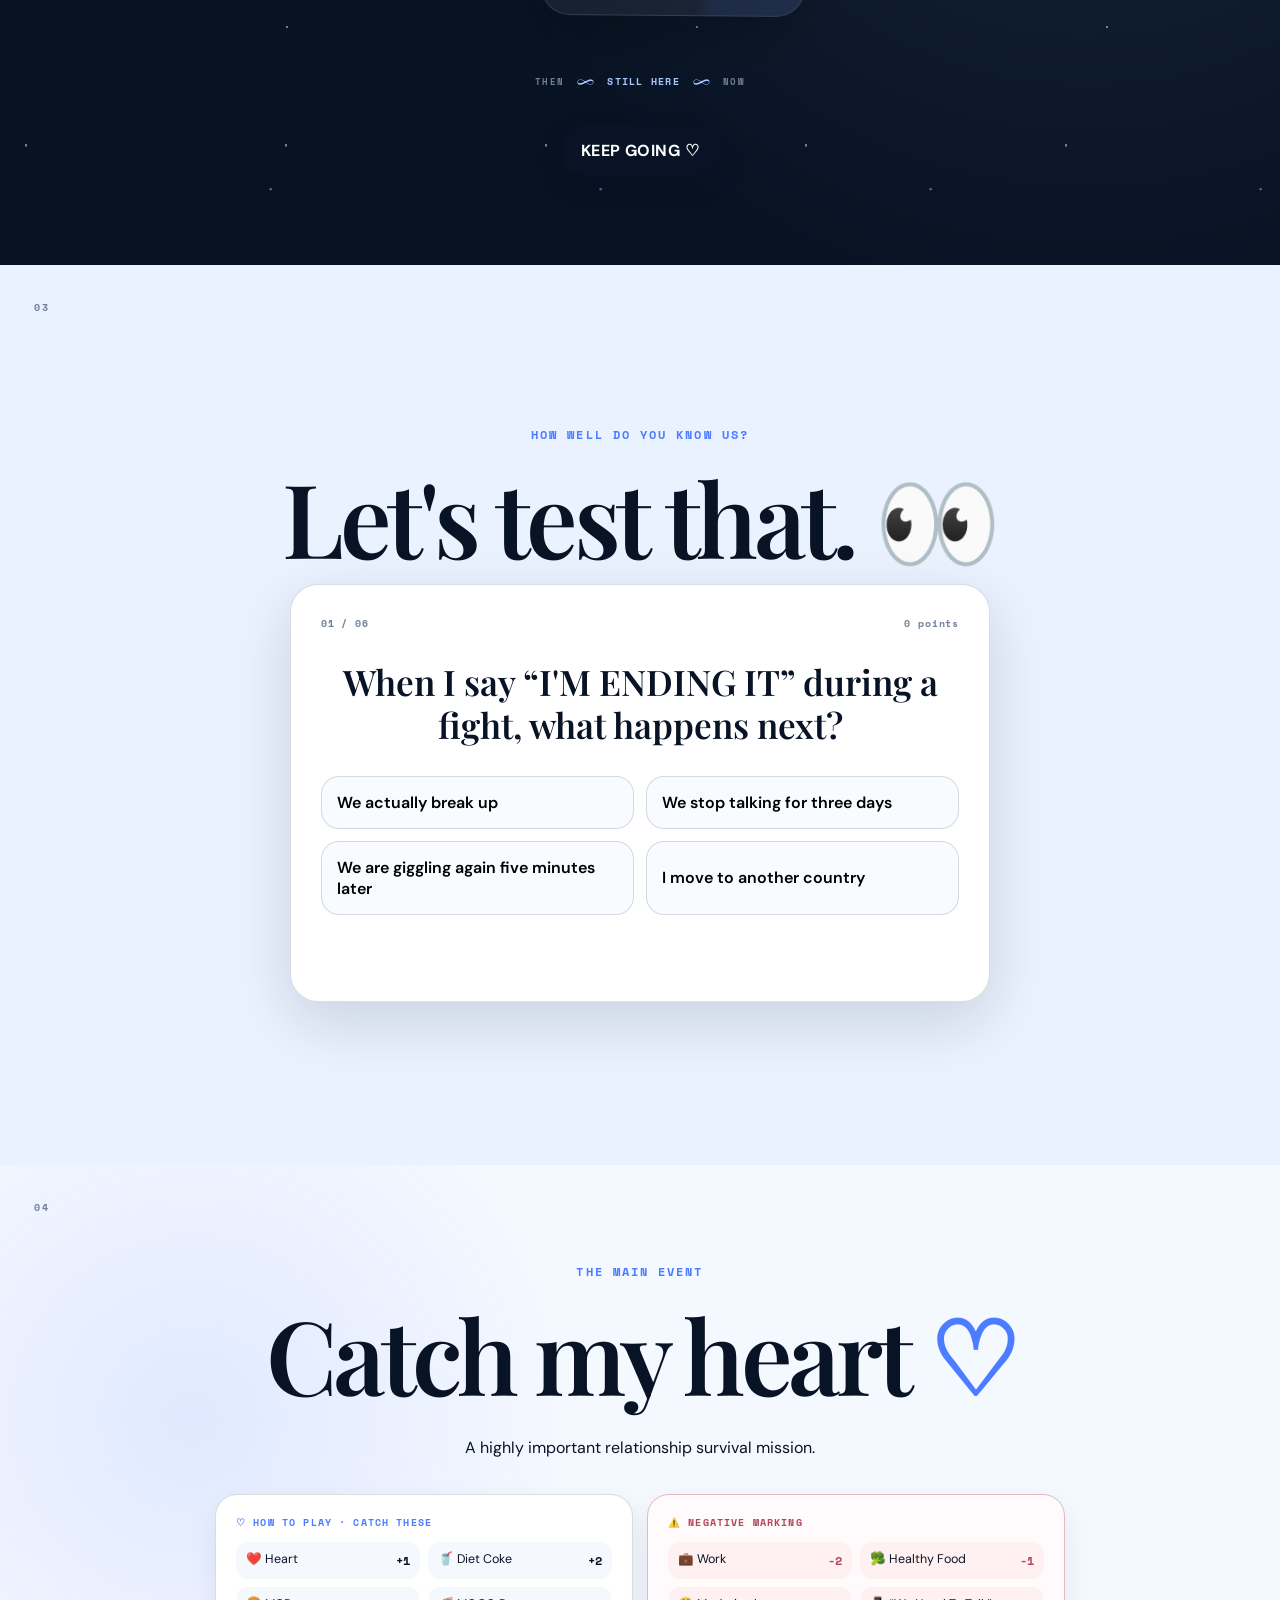
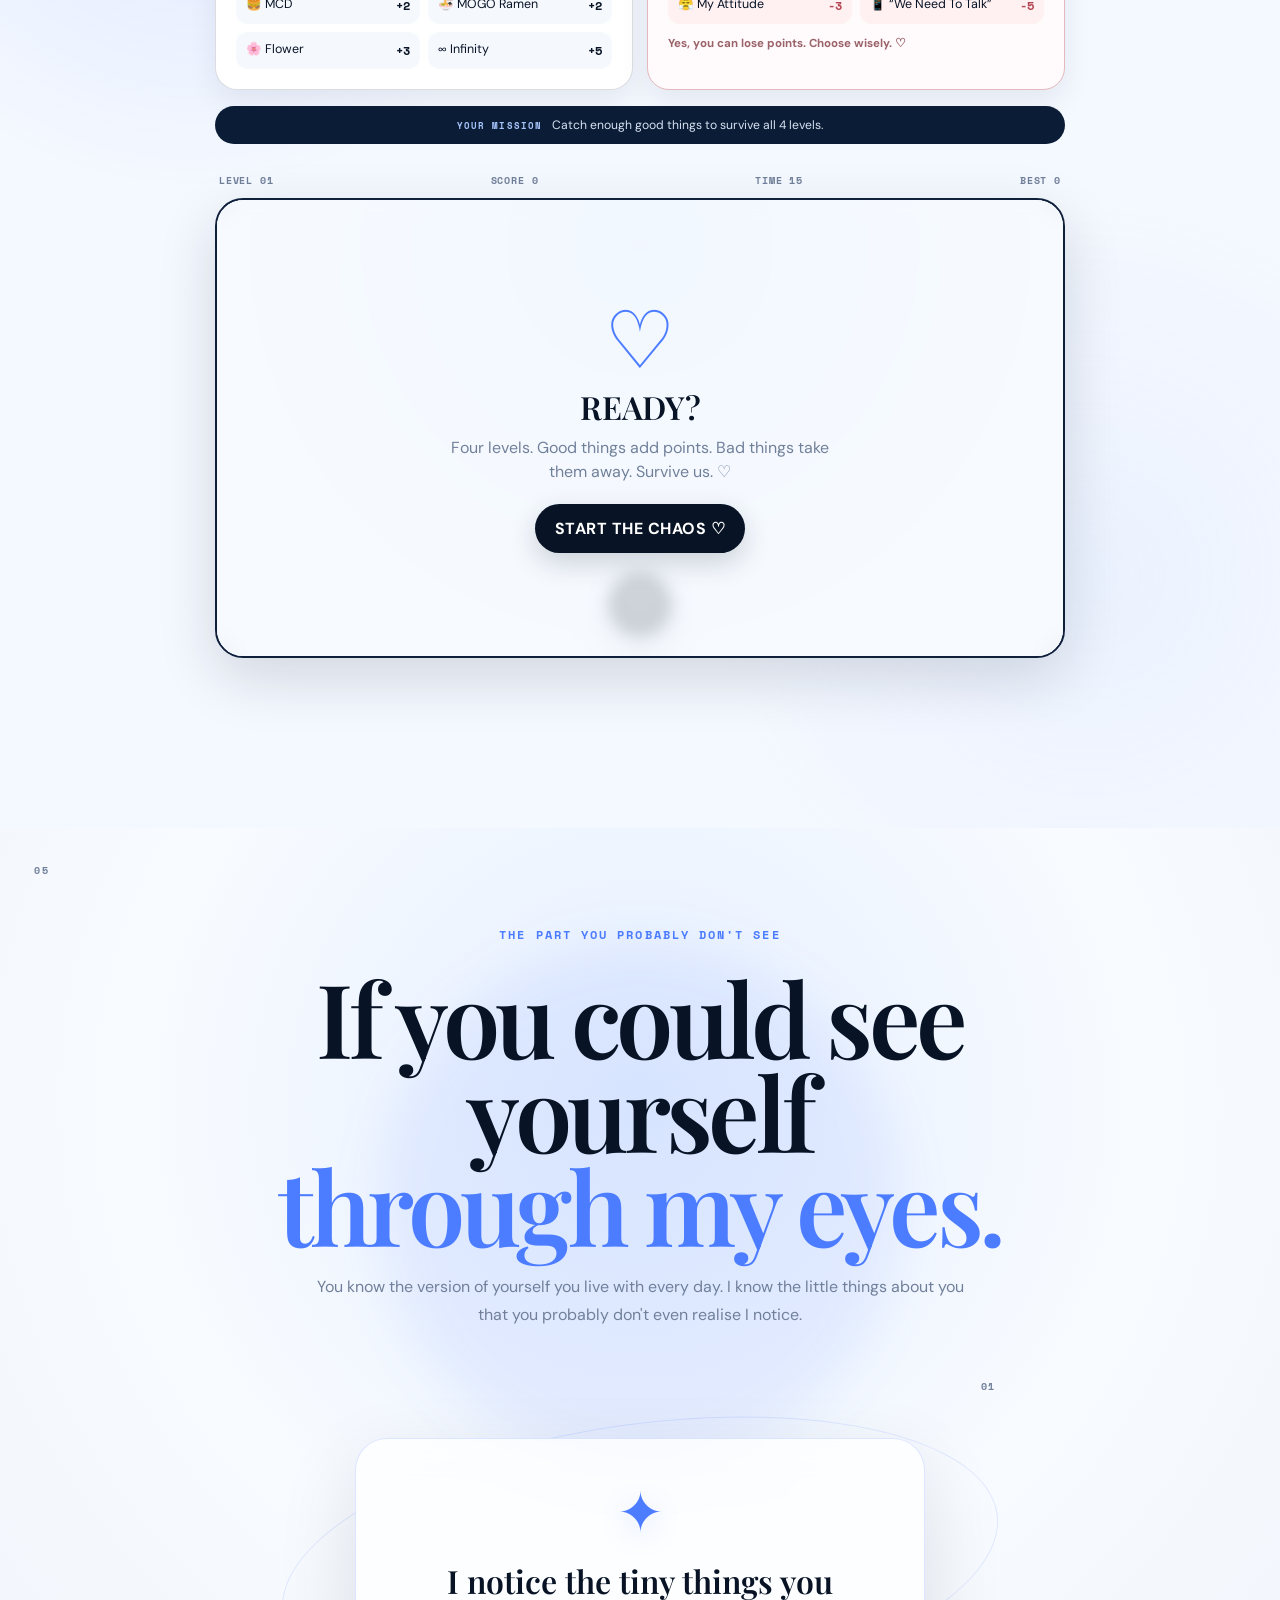
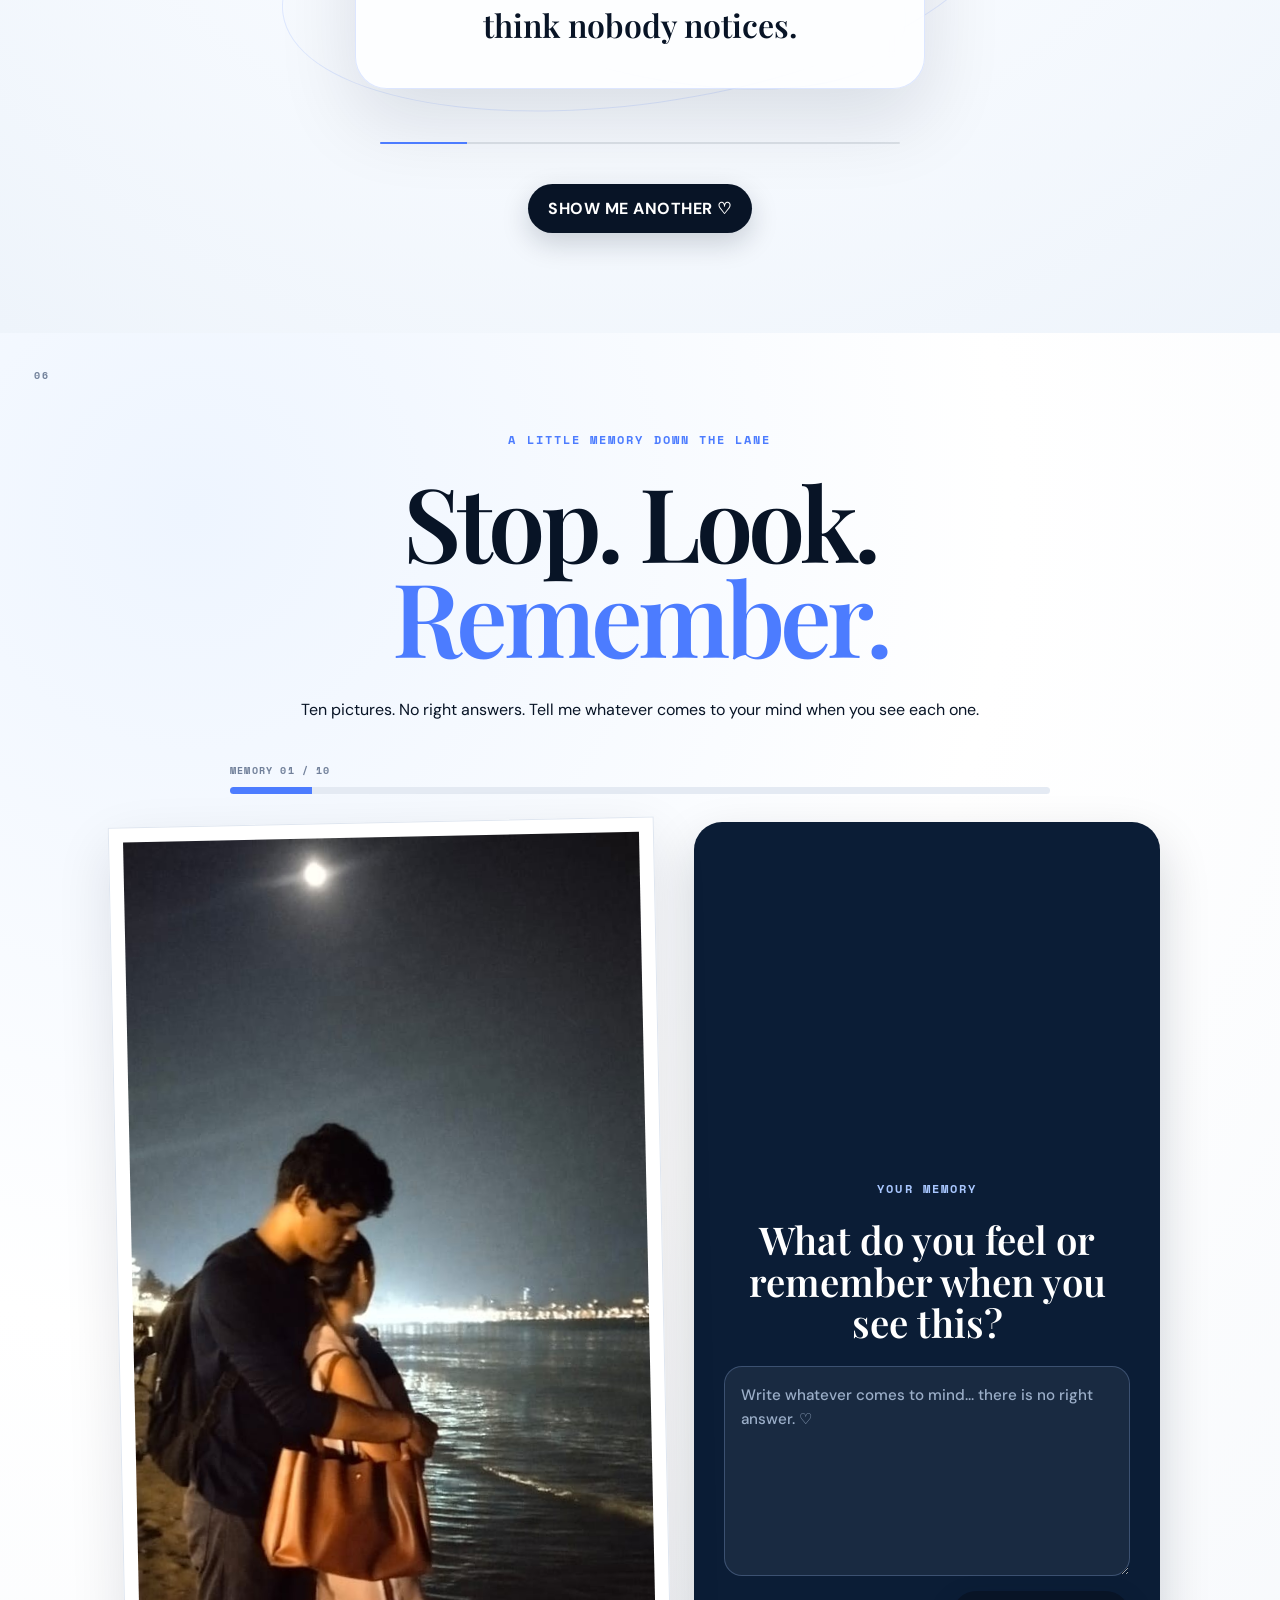
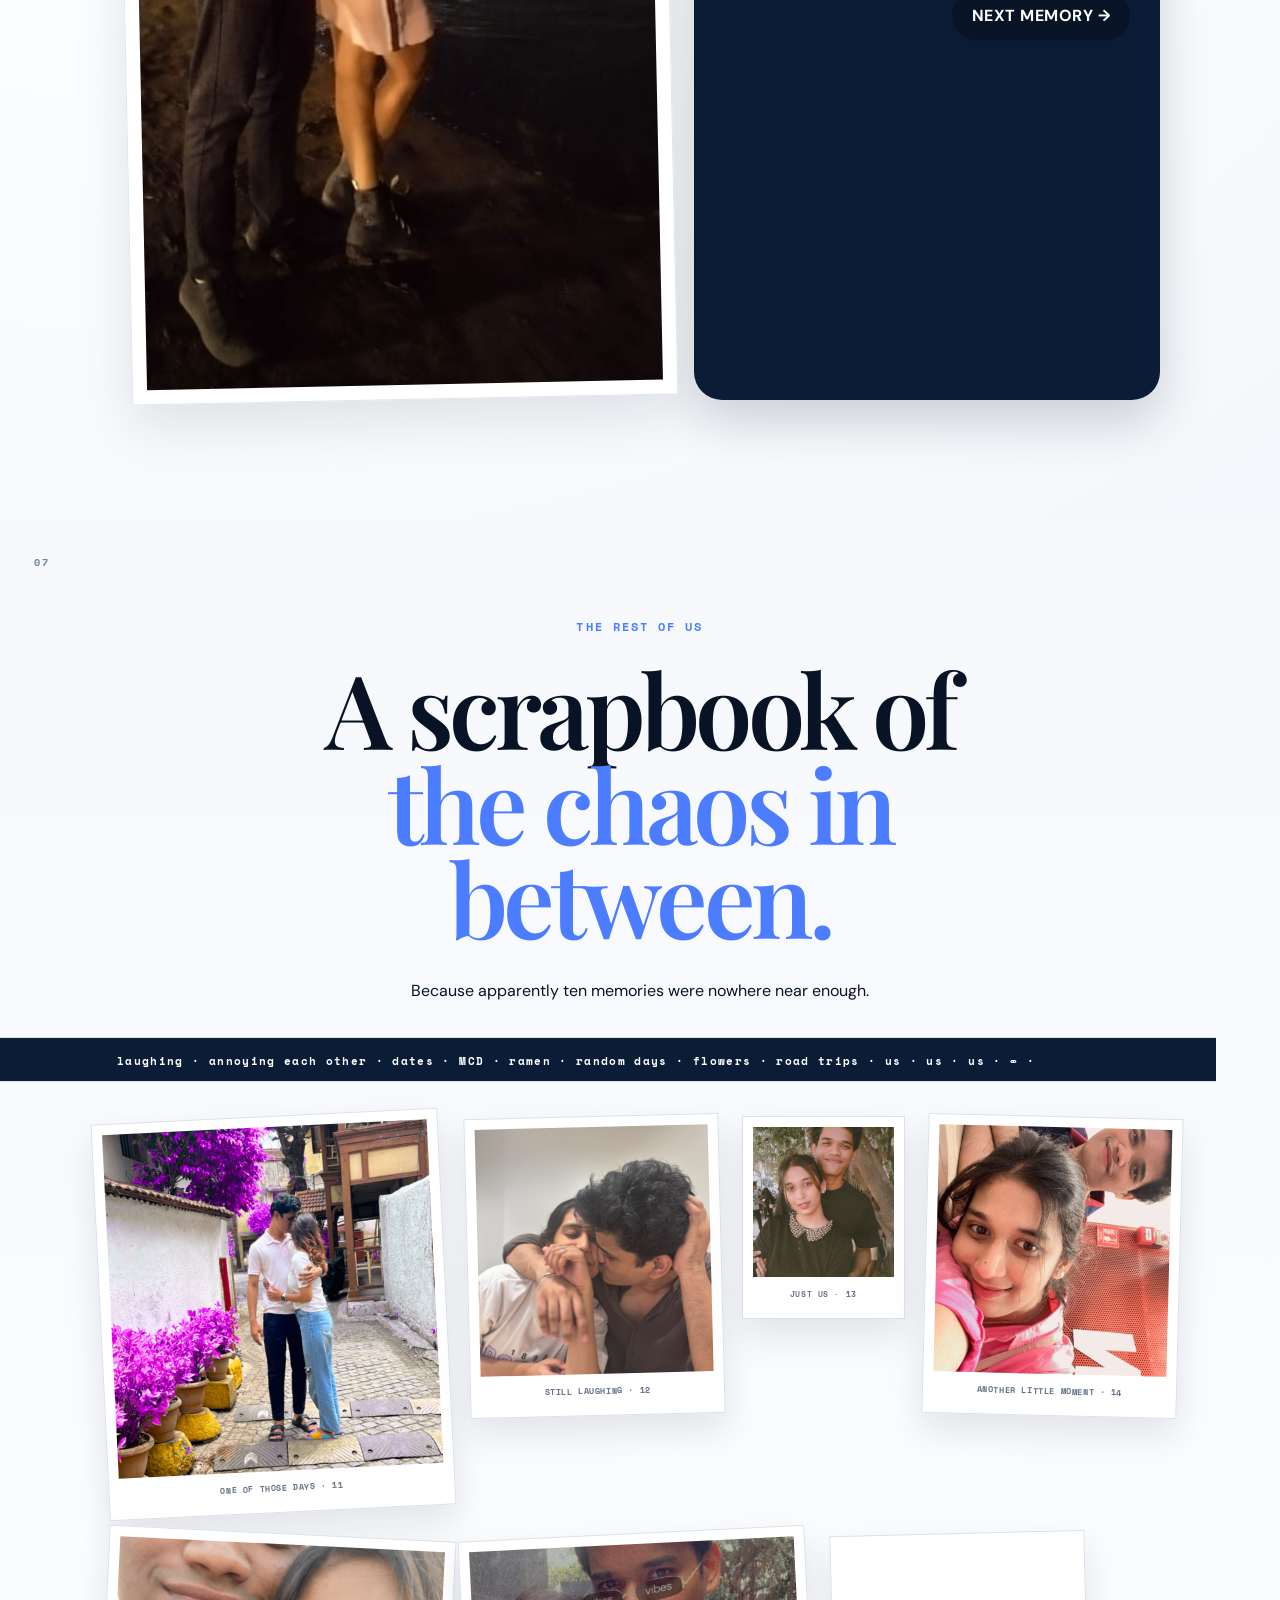
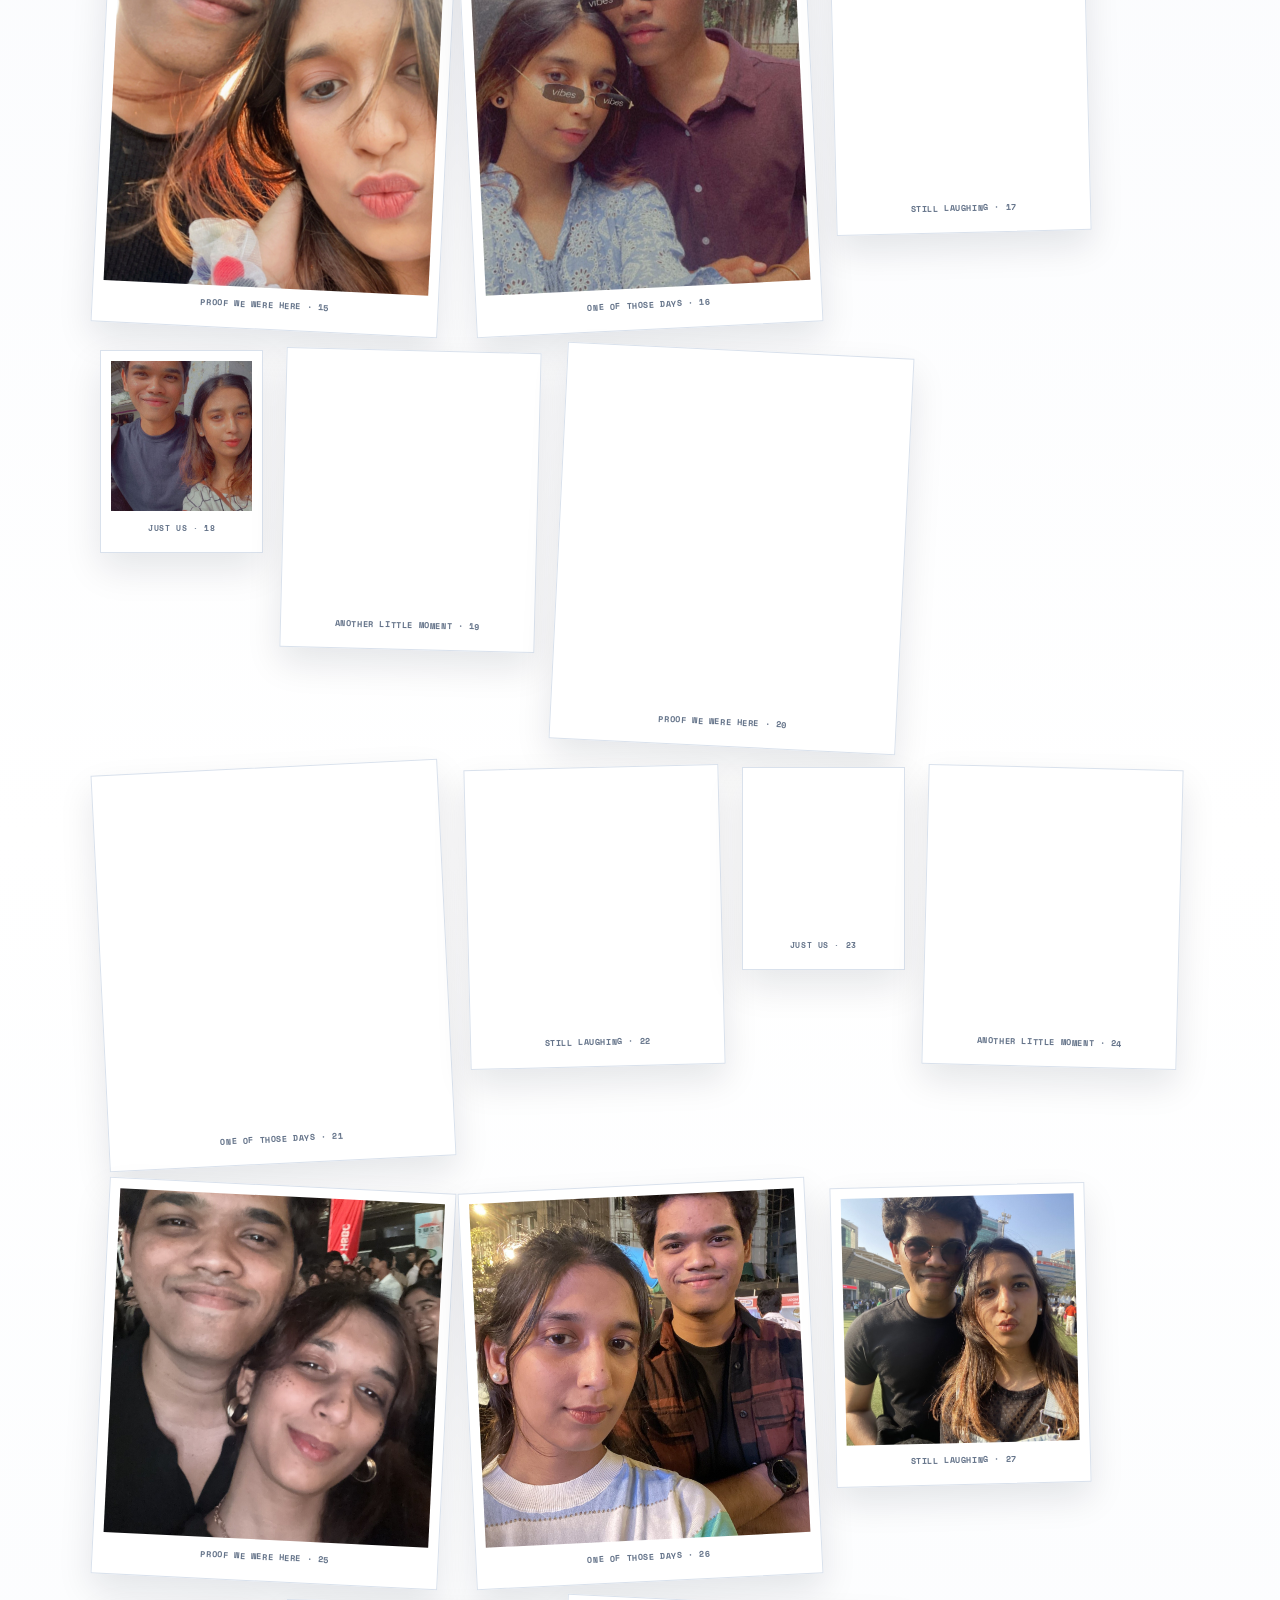
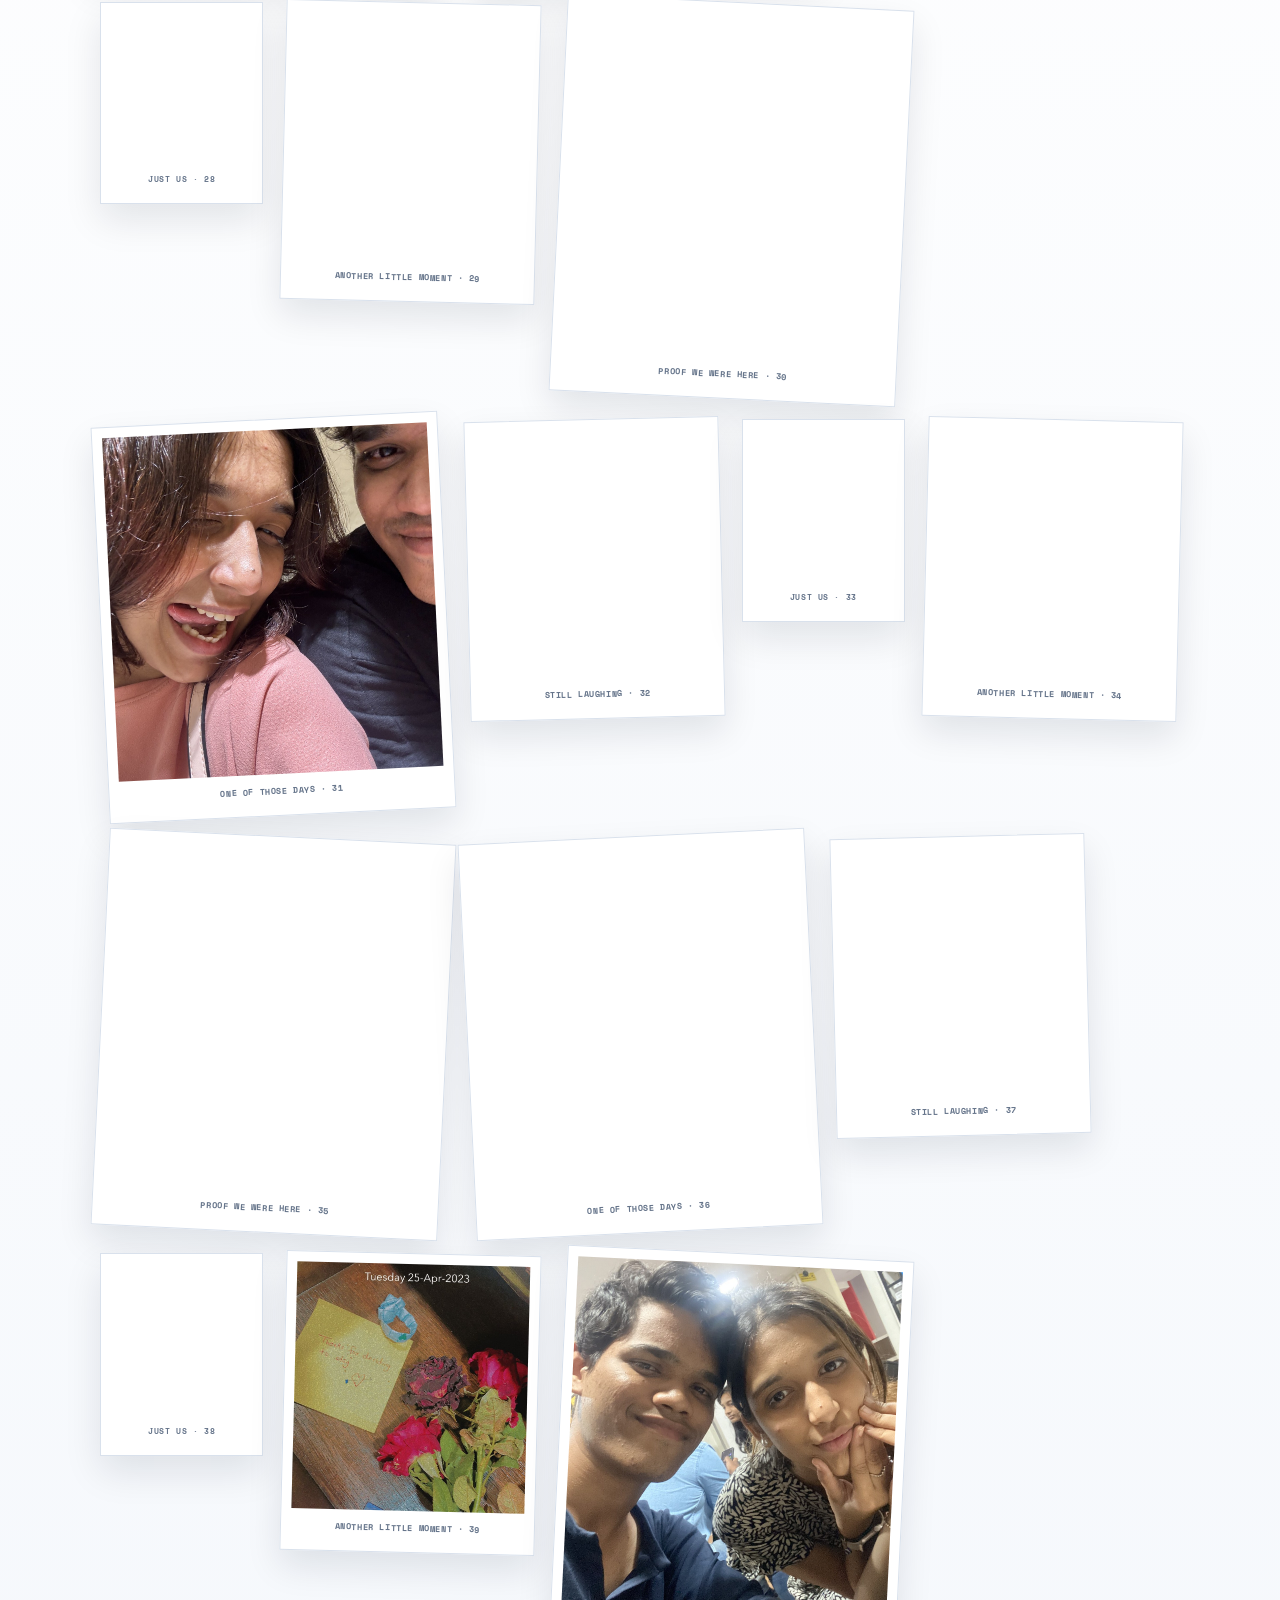
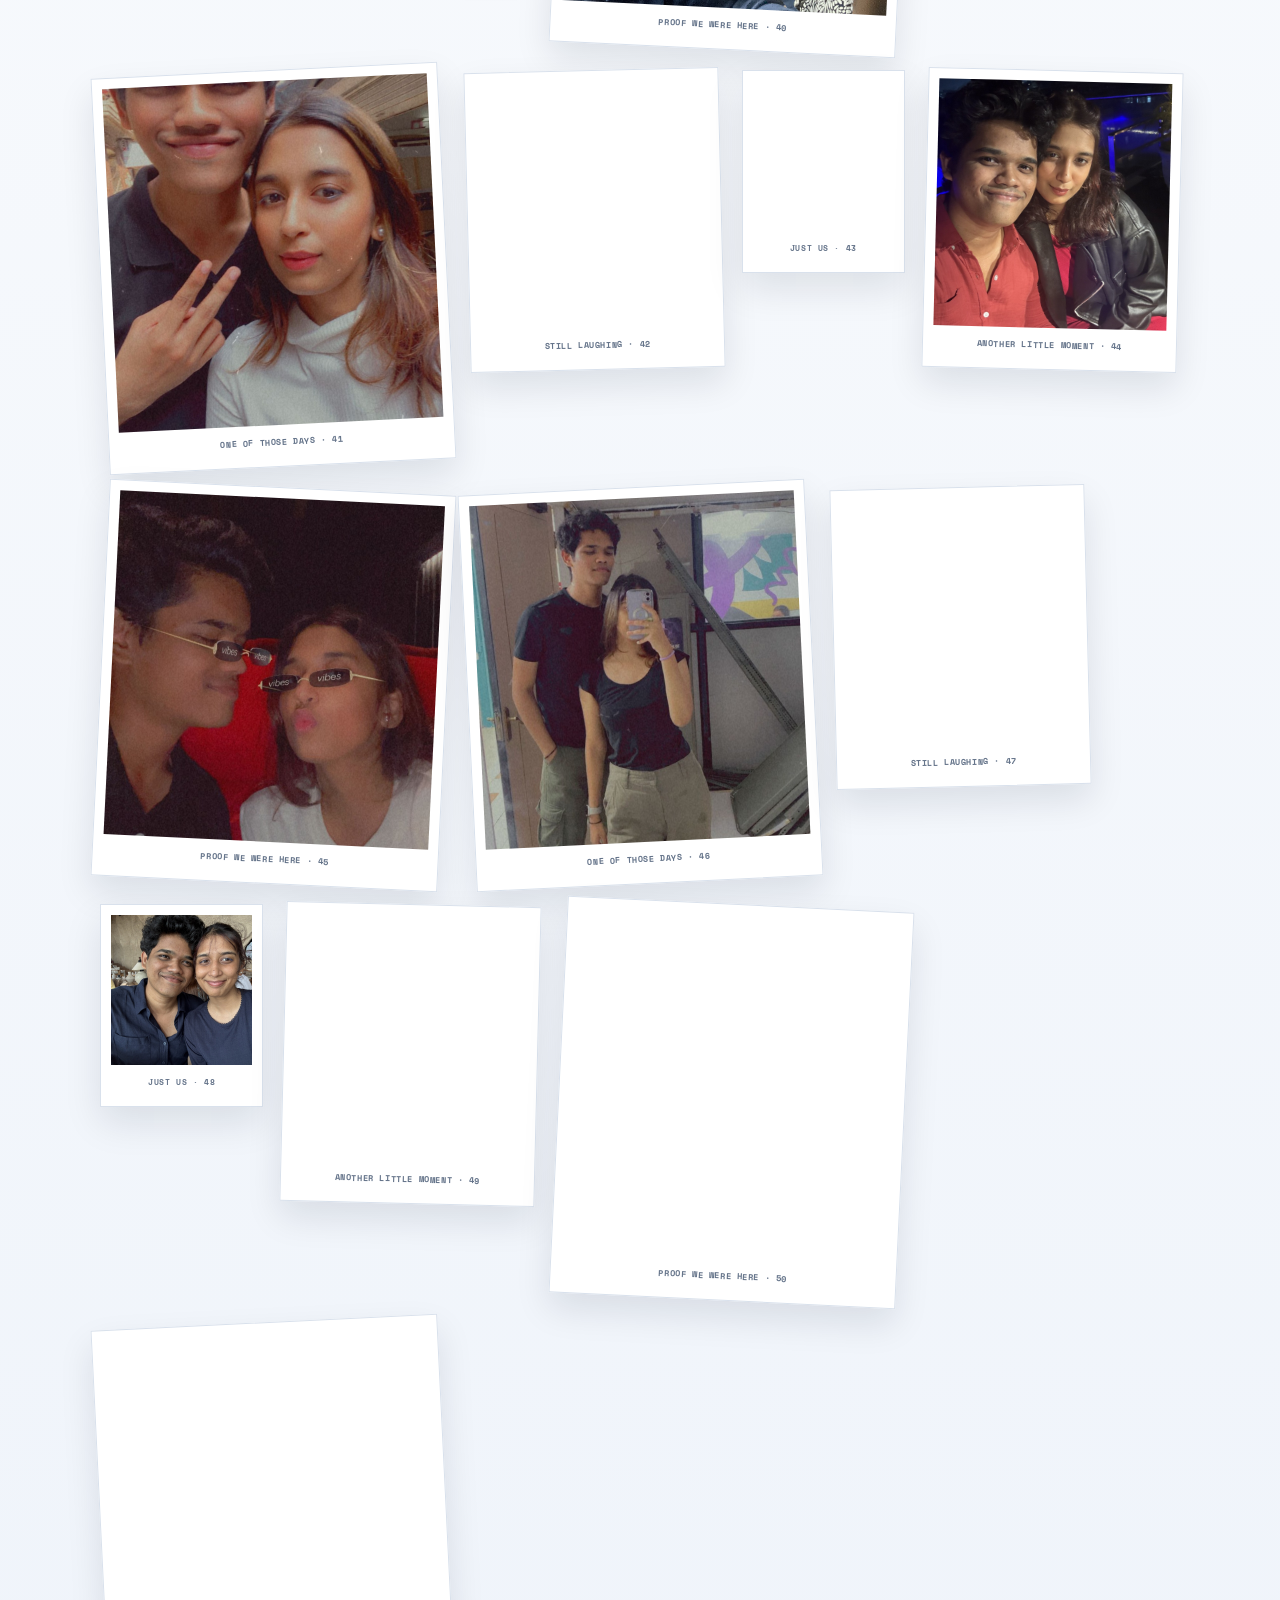
==== commit 0f7483be: "Update index.html" ====
--- a/index.html
+++ b/index.html
@@ -347,14 +347,15 @@
     ==================================================== -->
 
     <section
-      class="chapter timeline-chapter story-chapter"
+      class="chapter story-chapter"
       data-chapter="2"
     >
 
       <div class="chapter-number">02</div>
 
-      <div class="story-orbit story-orbit-a"></div>
-      <div class="story-orbit story-orbit-b"></div>
+      <div class="story-orbit story-orbit-a" aria-hidden="true"></div>
+      <div class="story-orbit story-orbit-b" aria-hidden="true"></div>
+      <div class="story-stars" aria-hidden="true"></div>
 
       <p class="eyebrow">
         THE STORY SO FAR
@@ -365,127 +366,102 @@
         <span>managed to write together.</span>
       </h2>
 
+      <p class="story-intro">
+        Not a timeline. Not a neat little sequence.
+        Just a handful of moments that somehow became us.
+      </p>
+
       <div class="story-map">
 
         <article class="story-card story-card-1">
           <span class="story-pin">01</span>
-
-          <small>
-            DECEMBER 2022
-          </small>
-
-          <h3>
-            The River Move
-          </h3>
-
+          <div class="story-symbol">∞</div>
+          <small>DECEMBER 2022</small>
+          <h3>The River Move</h3>
           <p>
             The first little attempt at flirting.
             I gave you my hand in the river to flirt with you.
             You very confidently rejected me.
             Iconic beginning. 😂
           </p>
-
-          <b>∞</b>
+          <span class="story-tag">THE ORIGINAL PLOT TWIST</span>
         </article>
-
 
         <article class="story-card story-card-2">
           <span class="story-pin">02</span>
-
-          <small>
-            FEBRUARY 2023
-          </small>
-
-          <h3>
-            Somewhere Between the Talks
-          </h3>
-
+          <div class="story-symbol">♡</div>
+          <small>FEBRUARY 2023</small>
+          <h3>Somewhere Between the Talks</h3>
           <p>
             We couldn't stop talking.
-            And then talking wasn't enough.
+            And somewhere between all those conversations,
+            talking stopped being enough.
           </p>
-
-          <b>♡</b>
+          <span class="story-tag">SOMETHING WAS HAPPENING</span>
         </article>
-
 
         <article class="story-card story-card-3 featured">
           <span class="story-pin">03</span>
-
-          <small>
-            14 MARCH 2023
-          </small>
-
-          <h3>
-            And Then There Was Us ♡
-          </h3>
-
+          <div class="story-symbol dating-symbol">
+            <div class="story-heart-burst" aria-hidden="true">
+              <i>♡</i><i>♥</i><i>♡</i><i>♥</i><i>♡</i><i>♥</i>
+            </div>
+            <span>14·03</span>
+          </div>
+          <small>14 MARCH 2023</small>
+          <h3>And Then There Was Us ♡</h3>
           <p>
-            The date that changed everything.
+            The date that changed the story.
+            The chapter where “us” officially became a thing.
           </p>
-
-          <b>14·03</b>
+          <span class="story-tag">THE DAY IT BECAME OURS</span>
         </article>
-
 
         <article class="story-card story-card-4">
           <span class="story-pin">04</span>
-
-          <small>
-            MAY 2024 → FEBRUARY 2025
-          </small>
-
-          <h3>
-            The Chapter We Had to Survive
-          </h3>
-
+          <div class="story-symbol">...</div>
+          <small>MAY 2024 → FEBRUARY 2025</small>
+          <h3>The Chapter We Had to Survive</h3>
           <p>
             Not every part of our story was easy.
-            This one tested us.
+            We parted ways, life pulled us in different directions,
+            and this chapter tested us.
           </p>
-
-          <b>...</b>
+          <span class="story-tag">THE PART THAT HURT</span>
         </article>
-
 
         <article class="story-card story-card-5 dark-card">
           <span class="story-pin">05</span>
-
-          <small>
-            SCHBANG
-          </small>
-
-          <h3>
-            The Comeback
-          </h3>
-
+          <div class="story-symbol">↻</div>
+          <small>SCHBANG</small>
+          <h3>The Comeback</h3>
           <p>
             Apparently our story wasn't finished yet.
+            Somehow, against the odds, we found our way back.
           </p>
-
-          <b>↻</b>
+          <span class="story-tag">ROUND TWO. BETTER.</span>
         </article>
-
 
         <article class="story-card story-card-6">
           <span class="story-pin">06</span>
-
-          <small>
-            NOW
-          </small>
-
-          <h3>
-            Still Us. ∞
-          </h3>
-
+          <div class="story-symbol">∞</div>
+          <small>NOW</small>
+          <h3>Still Us. Still Infinite.</h3>
           <p>
-            Still choosing this ridiculous,
-            stubborn, beautiful story.
+            Still ridiculous. Still stubborn. Still laughing.
+            Still choosing this story.
           </p>
-
-          <b>∞</b>
+          <span class="story-tag">STATUS: STILL WRITING</span>
         </article>
 
+      </div>
+
+      <div class="story-bottom" aria-hidden="true">
+        <span>THEN</span>
+        <i>∞</i>
+        <strong>STILL HERE</strong>
+        <i>∞</i>
+        <span>NOW</span>
       </div>
 
       <button
@@ -496,9 +472,6 @@
       </button>
 
     </section>
-
-
-
     <!-- ===================================================
          CHAPTER 03 — QUIZ
     ==================================================== -->
@@ -524,7 +497,6 @@
       >
 
         <div class="quiz-meta">
-
           <span id="questionCount">
             01 / 06
           </span>
@@ -532,7 +504,6 @@
           <span id="quizScore">
             0 points
           </span>
-
         </div>
 
         <h3 id="questionText"></h3>
@@ -600,9 +571,7 @@
 
       <div class="chapter-number">04</div>
 
-      <p class="eyebrow">
-        THE MAIN EVENT
-      </p>
+      <p class="eyebrow">THE MAIN EVENT</p>
 
       <h2>
         Catch my heart <span>♡</span>
@@ -612,129 +581,46 @@
         A highly important relationship survival mission.
       </p>
 
-
       <div class="game-rules">
 
         <div class="game-rule-block good-rules">
-
-          <small>
-            ♡ HOW TO PLAY
-          </small>
-
+          <small>♡ HOW TO PLAY · CATCH THESE</small>
           <div>
-
-            <span>
-              ❤️ Heart
-              <b>+1</b>
-            </span>
-
-            <span>
-              🥤 Diet Coke
-              <b>+2</b>
-            </span>
-
-            <span>
-              🍔 MCD
-              <b>+2</b>
-            </span>
-
-            <span>
-              🍜 MOGO Ramen
-              <b>+2</b>
-            </span>
-
-            <span>
-              🌸 Flower
-              <b>+3</b>
-            </span>
-
-            <span>
-              ∞ Infinity
-              <b>+5</b>
-            </span>
-
+            <span>❤️ Heart <b>+1</b></span>
+            <span>🥤 Diet Coke <b>+2</b></span>
+            <span>🍔 MCD <b>+2</b></span>
+            <span>🍜 MOGO Ramen <b>+2</b></span>
+            <span>🌸 Flower <b>+3</b></span>
+            <span>∞ Infinity <b>+5</b></span>
           </div>
-
-        </div>
-
+        </div>
 
         <div class="game-rule-block bad-rules">
-
-          <small>
-            ⚠️ NEGATIVE MARKING
-          </small>
-
+          <small>⚠️ NEGATIVE MARKING</small>
           <div>
-
-            <span>
-              💼 Work
-              <b>-2</b>
-            </span>
-
-            <span>
-              🥦 Healthy Food
-              <b>-1</b>
-            </span>
-
-            <span>
-              😤 My Attitude
-              <b>-3</b>
-            </span>
-
-            <span>
-              📱 "We Need To Talk"
-              <b>-5</b>
-            </span>
-
+            <span>💼 Work <b>-2</b></span>
+            <span>🥦 Healthy Food <b>-1</b></span>
+            <span>😤 My Attitude <b>-3</b></span>
+            <span>📱 “We Need To Talk” <b>-5</b></span>
           </div>
-
           <p>
-            Yes, you can lose points.
-            Choose wisely. ♡
+            Yes, you can lose points. Choose wisely. ♡
           </p>
-
-        </div>
-
-      </div>
-
+        </div>
+
+      </div>
 
       <div class="game-mission">
-
-        <strong>
-          YOUR MISSION
-        </strong>
-
-        <span>
-          Catch enough good things to survive all 4 levels.
-        </span>
-
-      </div>
-
+        <strong>YOUR MISSION</strong>
+        <span>Catch enough good things to survive all 4 levels.</span>
+      </div>
 
       <div class="game-hud">
-
-        <span>
-          LEVEL
-          <b id="gameLevel">01</b>
-        </span>
-
-        <span>
-          SCORE
-          <b id="gameScore">0</b>
-        </span>
-
-        <span>
-          TIME
-          <b id="gameTime">15</b>
-        </span>
-
-        <span>
-          BEST
-          <b id="bestScore">0</b>
-        </span>
-
-      </div>
-
+        <span>LEVEL <b id="gameLevel">01</b></span>
+        <span>SCORE <b id="gameScore">0</b></span>
+        <span>TIME <b id="gameTime">15</b></span>
+        <span>BEST <b id="bestScore">0</b></span>
+      </div>
 
       <div
         id="catchGame"
@@ -746,33 +632,28 @@
           class="game-start-overlay"
           id="gameOverlay"
         >
-
-          <button
-            id="startGame"
-            class="primary-btn"
-            type="button"
-          >
-            START THE CHAOS ♡
-          </button>
-
-        </div>
-
-
-        <div
-          id="player"
-          class="player"
-        >
-          ♡
-        </div>
-
-      </div>
-
-
-      <p
-        id="gameResult"
-        class="feedback"
-      ></p>
-
+          <div class="game-overlay-copy">
+            <span>♡</span>
+            <strong id="gameOverlayTitle">READY?</strong>
+            <p id="gameOverlayText">
+              Four levels. Good things add points.
+              Bad things take them away. Survive us. ♡
+            </p>
+            <button
+              id="startGame"
+              class="primary-btn"
+              type="button"
+            >
+              START THE CHAOS ♡
+            </button>
+          </div>
+        </div>
+
+        <div id="player" class="player">♡</div>
+
+      </div>
+
+      <p id="gameResult" class="feedback"></p>
 
       <button
         id="continueAfterGame"
@@ -783,141 +664,88 @@
       </button>
 
     </section>
-
-
-
     <!-- ===================================================
          CHAPTER 05 — THE WAY I SEE YOU
     ==================================================== -->
 
     <section
-      class="chapter eyes-chapter"
+      class="chapter see-you-chapter"
       data-chapter="5"
     >
 
-      <div class="chapter-number">
-        05
-      </div>
-
-      <div class="eyes-glow"></div>
+      <div class="chapter-number">05</div>
+
+      <div class="see-you-aura" aria-hidden="true"></div>
 
       <p class="eyebrow">
-        IF YOU COULD SEE YOURSELF THROUGH MY EYES
+        THE PART YOU PROBABLY DON'T SEE
       </p>
 
       <h2>
-        The way I see you.
+        If you could see yourself<br>
+        <span>through my eyes.</span>
       </h2>
 
-      <p class="lead eyes-intro">
-        You probably don't realise how many little things
-        I notice about you.
-      </p>
-
-
-      <div class="eyes-stage">
-
-        <div
-          class="eyes-progress"
-          id="eyesProgress"
-        >
-          01 / 06
-        </div>
-
-
-        <div
-          class="eyes-card"
-          id="eyesCard"
-        >
-
-          <span
-            class="eyes-number"
-            id="eyesNumber"
-          >
-            01
-          </span>
-
-          <div
-            class="eyes-symbol"
-            id="eyesSymbol"
-          >
-            ♡
-          </div>
-
-          <p
-            class="eyes-label"
-            id="eyesLabel"
-          >
-            THE LITTLE THINGS
+      <p class="see-you-intro">
+        You know the version of yourself you live with every day.
+        I know the little things about you that you probably don't
+        even realise I notice.
+      </p>
+
+      <div class="see-you-stage">
+
+        <div class="see-you-orbit see-you-orbit-a" aria-hidden="true"></div>
+        <div class="see-you-orbit see-you-orbit-b" aria-hidden="true"></div>
+
+        <div class="see-you-number" id="seeYouNumber">01</div>
+
+        <div class="see-you-card">
+          <div class="see-you-symbol" id="seeYouSymbol">✦</div>
+          <p id="seeYouText">
+            I notice the tiny things you think nobody notices.
           </p>
-
-          <h3
-            id="eyesTitle"
-          >
-            I notice more than you think.
-          </h3>
-
-          <p
-            id="eyesText"
-          >
-            The tiny things you do.
-            The details you probably don't even realise
-            I remember.
-          </p>
-
-        </div>
-
-
-        <button
-          id="eyesNext"
-          class="primary-btn"
-          type="button"
-        >
-          SHOW ME ANOTHER ♡
-        </button>
-
-      </div>
-
+        </div>
+
+        <div class="see-you-progress" aria-hidden="true">
+          <span id="seeYouProgressBar"></span>
+        </div>
+
+      </div>
+
+      <button
+        id="seeYouNext"
+        class="primary-btn"
+        type="button"
+      >
+        SHOW ME ANOTHER ♡
+      </button>
 
       <div
-        id="eyesReveal"
-        class="eyes-reveal hidden"
-      >
-
-        <div class="infinity-mark small">
-          ∞
-        </div>
-
-        <p class="eyebrow">
-          IF YOU COULD BORROW MY EYES
-        </p>
-
+        id="seeYouFinal"
+        class="see-you-final hidden"
+      >
+        <p class="eyebrow">THE THING I WISH YOU KNEW</p>
         <h3>
-          You'd understand why<br>
-          <span>you're so special to me.</span>
+          If you could borrow my eyes for just one minute,<br>
+          <span>you'd understand why you're so special to me.</span>
         </h3>
-
         <p>
-          I wish you could see yourself the way I see you.
-          Loved. Important. Worth celebrating.
-          Completely and ridiculously special.
-        </p>
-
-      </div>
-
-
-      <button
-        class="primary-btn next-btn eyes-continue hidden"
-        id="eyesContinue"
-        data-next="6"
-      >
-        WALK INTO OUR MEMORIES ♡
+          And maybe you'd finally believe me when I tell you
+          that you are worth celebrating. Not because it's your
+          birthday. Just because you're you.
+        </p>
+        <div class="see-you-infinity">∞</div>
+      </div>
+
+      <button
+        id="seeYouContinue"
+        class="primary-btn hidden"
+        type="button"
+      >
+        LET'S LOOK BACK ♡
       </button>
 
     </section>
-
-
-
     <!-- ===================================================
          CHAPTER 06 — MEMORY LANE
     ==================================================== -->
@@ -927,9 +755,7 @@
       data-chapter="6"
     >
 
-      <div class="chapter-number">
-        06
-      </div>
+      <div class="chapter-number">06</div>
 
       <p class="eyebrow">
         A LITTLE MEMORY DOWN THE LANE
@@ -945,7 +771,6 @@
         Tell me whatever comes to your mind
         when you see each one.
       </p>
-
 
       <div class="memory-progress">
 
@@ -1127,14 +952,22 @@
 
         </form>
 
-      </div>
-
-
-      <button
-        class="primary-btn next-btn"
-        data-next="7"
-      >
-        OPEN THE SCRAPBOOK ♡
+        <p class="memory-note">
+          Your answers stay in this little adventure
+          until you choose to send them. The first time
+          this form is used, FormSubmit will ask me to
+          confirm the destination email.
+        </p>
+
+      </div>
+
+
+      <button
+        id="memoryContinue"
+        class="primary-btn hidden"
+        type="button"
+      >
+        KEEP WALKING →
       </button>
 
     </section>
@@ -1150,109 +983,62 @@
       data-chapter="7"
     >
 
-      <div class="chapter-number">
-        07
-      </div>
+      <div class="chapter-number">07</div>
 
       <p class="eyebrow">
         THE REST OF US
       </p>
 
       <h2>
-        A whole lot of<br>
-        <span>little moments.</span>
+        A scrapbook of<br>
+        <span>the chaos in between.</span>
       </h2>
 
       <p class="lead">
-        No timeline. No explanation.
-        Just us being us.
-      </p>
-
+        Because apparently ten memories
+        were nowhere near enough.
+      </p>
 
       <div
-        class="scrapbook-grid"
-        id="scrapbookGrid"
-      >
-
-        <figure class="scrap-photo scrap-photo-1">
-          <img
-            src="./images/photo-01.jpg"
-            alt="A memory of us"
-            loading="lazy"
-          >
-        </figure>
-
-        <figure class="scrap-photo scrap-photo-2">
-          <img
-            src="./images/photo-02.jpg"
-            alt="A memory of us"
-            loading="lazy"
-          >
-        </figure>
-
-        <figure class="scrap-photo scrap-photo-3">
-          <img
-            src="./images/photo-03.jpg"
-            alt="A memory of us"
-            loading="lazy"
-          >
-        </figure>
-
-        <figure class="scrap-photo scrap-photo-4">
-          <img
-            src="./images/photo-04.jpg"
-            alt="A memory of us"
-            loading="lazy"
-          >
-        </figure>
-
-        <figure class="scrap-photo scrap-photo-5">
-          <img
-            src="./images/photo-05.jpg"
-            alt="A memory of us"
-            loading="lazy"
-          >
-        </figure>
-
-        <figure class="scrap-photo scrap-photo-6">
-          <img
-            src="./images/photo-06.jpg"
-            alt="A memory of us"
-            loading="lazy"
-          >
-        </figure>
-
-        <figure class="scrap-photo scrap-photo-7">
-          <img
-            src="./images/photo-07.jpg"
-            alt="A memory of us"
-            loading="lazy"
-          >
-        </figure>
-
-        <figure class="scrap-photo scrap-photo-8">
-          <img
-            src="./images/photo-08.jpg"
-            alt="A memory of us"
-            loading="lazy"
-          >
-        </figure>
-
-        <figure class="scrap-photo scrap-photo-9">
-          <img
-            src="./images/photo-09.jpg"
-            alt="A memory of us"
-            loading="lazy"
-          >
-        </figure>
-
-        <figure class="scrap-photo scrap-photo-10">
-          <img
-            src="./images/photo-10.jpg"
-            alt="A memory of us"
-            loading="lazy"
-          >
-        </figure>
+        class="marquee"
+        aria-hidden="true"
+      >
+
+        <div>
+          laughing · annoying each other · dates ·
+          MCD · ramen · random days · flowers ·
+          road trips · us · us · us · ∞ ·
+        </div>
+
+        <div>
+          laughing · annoying each other · dates ·
+          MCD · ramen · random days · flowers ·
+          road trips · us · us · us · ∞ ·
+        </div>
+
+      </div>
+
+
+      <div
+        class="scrapbook"
+        id="scrapbook"
+      ></div>
+
+
+      <div class="scrapbook-end">
+
+        <span>
+          TO BE CONTINUED
+        </span>
+
+        <strong>
+          ∞
+        </strong>
+
+        <p>
+          Somehow, after all the chaos,
+          we kept making memories.
+        </p>
 
       </div>
 
@@ -1261,7 +1047,7 @@
         class="primary-btn next-btn"
         data-next="8"
       >
-        THERE'S ONE MORE THING ♡
+        I HAVE ONE MORE THING TO SAY ♡
       </button>
 
     </section>
@@ -1277,18 +1063,15 @@
       data-chapter="8"
     >
 
-      <div class="chapter-number">
-        08
-      </div>
+      <div class="chapter-number">08</div>
 
       <p class="eyebrow">
-        SOMETHING I NEEDED YOU TO KNOW
+        THE PART WHERE I GET SERIOUS
       </p>
 
       <h2>
         A letter for you.
       </h2>
-
 
       <article class="letter-card">
 
--- a/style.css
+++ b/style.css
@@ -12,2052 +12,495 @@
   --shadow:0 20px 60px rgba(8,20,38,.14);
   --radius:28px;
 }
-
-*{
-  box-sizing:border-box;
-}
-
-html{
-  scroll-behavior:smooth;
-}
-
-body{
-  margin:0;
-  background:var(--ice);
-  color:var(--navy);
-  font-family:'DM Sans',sans-serif;
-  overflow-x:hidden;
-}
-
-button{
-  font:inherit;
-}
-
-.hidden{
-  display:none!important;
-}
-
-.grain{
-  position:fixed;
-  inset:0;
-  pointer-events:none;
-  opacity:.035;
-  background-image:url("data:image/svg+xml,%3Csvg viewBox='0 0 160 160' xmlns='http://www.w3.org/2000/svg'%3E%3Cfilter id='n'%3E%3CfeTurbulence type='fractalNoise' baseFrequency='.9' numOctaves='4' stitchTiles='stitch'/%3E%3C/filter%3E%3Crect width='100%25' height='100%25' filter='url(%23n)'/%3E%3C/svg%3E");
-  z-index:20;
-}
-
-#hearts{
-  position:fixed;
-  inset:0;
-  pointer-events:none;
-  z-index:15;
-  overflow:hidden;
-}
-
-.float-heart{
-  position:absolute;
-  bottom:-30px;
-  color:rgba(76,124,255,.25);
-  animation:floatUp linear forwards;
-  font-size:18px;
-}
-
-@keyframes floatUp{
-  to{
-    transform:translateY(-110vh) rotate(18deg);
-    opacity:0;
-  }
-}
-
-.screen{
-  min-height:100svh;
-  display:grid;
-  place-items:center;
-  position:relative;
-  overflow:hidden;
-}
-
-.lock-screen{
-  background:radial-gradient(circle at 50% 15%,#dceaff 0,#eef5ff 38%,#f8fbff 75%);
-  padding:28px;
-}
-
-.lock-content{
-  width:min(850px,100%);
-  text-align:center;
-  position:relative;
-  z-index:2;
-}
-
-.eyebrow{
-  font:700 .72rem/1.2 'Space Mono',monospace;
-  letter-spacing:.18em;
-  color:var(--blue);
-  margin:0 0 20px;
-  text-transform:uppercase;
-}
-
-.infinity-mark{
-  font:500 5rem/1 'Playfair Display',serif;
-  color:var(--blue);
-  text-shadow:0 10px 30px rgba(76,124,255,.25);
-}
-
-.infinity-mark.large{
-  font-size:7rem;
-  margin-top:-8px;
-}
-
-.lock-content h1,
-.chapter h2{
-  font:600 clamp(3rem,8vw,7rem)/.92 'Playfair Display',serif;
-  letter-spacing:-.045em;
-  margin:8px 0 20px;
-}
-
-.lock-content h1 span,
-.chapter h2 span{
-  color:var(--blue);
-}
-
-.lock-copy{
-  font-size:1.05rem;
-  color:var(--muted);
-  max-width:540px;
-  margin:0 auto 28px;
-}
-
-.countdown{
-  display:flex;
-  justify-content:center;
-  align-items:center;
-  gap:14px;
-  margin:28px auto 18px;
-}
-
-.countdown div{
-  min-width:90px;
-}
-
-.countdown strong{
-  display:block;
-  font:700 clamp(1.8rem,5vw,3rem)/1 'Space Mono',monospace;
-}
-
-.countdown span{
-  display:block;
-  font:700 .58rem/1.2 'Space Mono',monospace;
-  color:var(--muted);
-  letter-spacing:.12em;
-  margin-top:8px;
-}
-
-.countdown i{
-  font:700 1.5rem 'Space Mono',monospace;
-  color:var(--blue);
-}
-
-.unlock-date{
-  font:700 .72rem 'Space Mono',monospace;
-  letter-spacing:.14em;
-  color:var(--navy);
-}
-
-.lock-note{
-  color:var(--muted);
-  font-size:.85rem;
-  margin-top:18px;
-}
-
-.primary-btn,
-.ghost-btn{
+*{box-sizing:border-box}
+html{scroll-behavior:smooth}
+body{margin:0;background:var(--ice);color:var(--navy);font-family:'DM Sans',sans-serif;overflow-x:hidden}
+button{font:inherit}
+.hidden{display:none!important}
+.grain{position:fixed;inset:0;pointer-events:none;opacity:.035;background-image:url("data:image/svg+xml,%3Csvg viewBox='0 0 160 160' xmlns='http://www.w3.org/2000/svg'%3E%3Cfilter id='n'%3E%3CfeTurbulence type='fractalNoise' baseFrequency='.9' numOctaves='4' stitchTiles='stitch'/%3E%3C/filter%3E%3Crect width='100%25' height='100%25' filter='url(%23n)'/%3E%3C/svg%3E");z-index:20}
+#hearts{position:fixed;inset:0;pointer-events:none;z-index:15;overflow:hidden}
+.float-heart{position:absolute;bottom:-30px;color:rgba(76,124,255,.25);animation:floatUp linear forwards;font-size:18px}
+@keyframes floatUp{to{transform:translateY(-110vh) rotate(18deg);opacity:0}}
+.screen{min-height:100svh;display:grid;place-items:center;position:relative;overflow:hidden}
+.lock-screen{background:radial-gradient(circle at 50% 15%,#dceaff 0,#eef5ff 38%,#f8fbff 75%);padding:28px}
+.lock-content{width:min(850px,100%);text-align:center;position:relative;z-index:2}
+.eyebrow{font:700 .72rem/1.2 'Space Mono',monospace;letter-spacing:.18em;color:var(--blue);margin:0 0 20px;text-transform:uppercase}
+.infinity-mark{font:500 5rem/1 'Playfair Display',serif;color:var(--blue);text-shadow:0 10px 30px rgba(76,124,255,.25)}
+.infinity-mark.large{font-size:7rem;margin-top:-8px}
+.lock-content h1,.chapter h2{font:600 clamp(3rem,8vw,7rem)/.92 'Playfair Display',serif;letter-spacing:-.045em;margin:8px 0 20px}
+.lock-content h1 span,.chapter h2 span{color:var(--blue)}
+.lock-copy{font-size:1.05rem;color:var(--muted);max-width:540px;margin:0 auto 28px}
+.countdown{display:flex;justify-content:center;align-items:center;gap:14px;margin:28px auto 18px}
+.countdown div{min-width:90px}.countdown strong{display:block;font:700 clamp(1.8rem,5vw,3rem)/1 'Space Mono',monospace}.countdown span{display:block;font:700 .58rem/1.2 'Space Mono',monospace;color:var(--muted);letter-spacing:.12em;margin-top:8px}.countdown i{font:700 1.5rem 'Space Mono',monospace;color:var(--blue)}
+.unlock-date{font:700 .72rem 'Space Mono',monospace;letter-spacing:.14em;color:var(--navy)}
+.lock-note{color:var(--muted);font-size:.85rem;margin-top:18px}
+.primary-btn,.ghost-btn{border:0;border-radius:999px;padding:14px 20px;cursor:pointer;font-weight:700;letter-spacing:.03em;transition:.2s transform,.2s box-shadow,.2s background}
+.primary-btn{background:var(--navy);color:#fff;box-shadow:0 10px 28px rgba(8,20,38,.18)}
+.primary-btn:hover,.ghost-btn:hover{transform:translateY(-2px)}
+.ghost-btn{background:rgba(255,255,255,.72);color:var(--navy);border:1px solid var(--line)}
+.orbit{position:absolute;border:1px solid rgba(76,124,255,.18);border-radius:50%;width:55vw;height:55vw;max-width:720px;max-height:720px}.orbit-a{animation:spin 35s linear infinite}.orbit-b{width:35vw;height:35vw;animation:spin 23s linear infinite reverse}@keyframes spin{to{transform:rotate(360deg)}}
+.music-toggle{position:fixed;top:18px;right:18px;z-index:50;border:1px solid var(--line);background:rgba(255,255,255,.82);backdrop-filter:blur(14px);border-radius:999px;padding:10px 14px;color:var(--navy);cursor:pointer;box-shadow:0 8px 25px rgba(8,20,38,.08)}
+.chapter{min-height:100svh;padding:100px max(22px,5vw);display:flex;flex-direction:column;align-items:center;justify-content:center;text-align:center;position:relative;overflow:hidden}
+.chapter>h2{max-width:900px}.hero-chapter{background:radial-gradient(circle at 50% 20%,#dceaff,#f8fbff 62%)}
+.hero-glow{position:absolute;width:60vw;height:60vw;border-radius:50%;background:rgba(76,124,255,.09);filter:blur(30px)}
+.hero-copy{max-width:620px;font-size:1.18rem;margin:8px auto;color:var(--navy)}.hero-copy.soft{color:var(--muted)}
+.chapter-number{position:absolute;top:34px;left:34px;font:700 .65rem 'Space Mono',monospace;color:var(--muted);letter-spacing:.15em}
+.split-chapter{background:#fff}.split-chapter p{max-width:680px;font-size:1.1rem;line-height:1.8}.date-chip{padding:10px 15px;border:1px solid var(--line);border-radius:999px;font:700 .7rem 'Space Mono',monospace;letter-spacing:.12em;margin:24px 0;background:var(--sky)}
+.infinity-line{display:flex;align-items:center;gap:14px;width:min(500px,80%);color:var(--blue);font:2rem 'Playfair Display',serif;margin:28px 0}.infinity-line span{height:1px;background:var(--line);flex:1}
+.timeline-chapter{background:var(--navy);color:#fff}.timeline-chapter .eyebrow{color:var(--blue2)}.timeline-chapter h2 span{color:var(--blue2)}
+.timeline{width:min(760px,100%);text-align:left;margin:30px 0 34px;border-left:1px solid rgba(255,255,255,.18);padding-left:30px}.timeline article{position:relative;padding:0 0 30px}.timeline .dot{position:absolute;width:12px;height:12px;border-radius:50%;background:var(--blue2);left:-37px;top:4px;box-shadow:0 0 0 6px rgba(169,199,255,.1)}.timeline small{font:700 .62rem 'Space Mono',monospace;color:var(--blue2);letter-spacing:.15em}.timeline h3{font:600 1.7rem 'Playfair Display',serif;margin:7px 0}.timeline p{color:#c4d0e4;line-height:1.7;margin:0;max-width:580px}
+.quiz-chapter{background:var(--sky)}.game-card,.result-card{width:min(700px,100%);background:#fff;border:1px solid var(--line);border-radius:var(--radius);box-shadow:var(--shadow);padding:30px}.quiz-meta,.game-hud{display:flex;justify-content:space-between;font:700 .65rem 'Space Mono',monospace;color:var(--muted);letter-spacing:.08em}.game-card h3{font:600 clamp(1.5rem,4vw,2.2rem)/1.2 'Playfair Display',serif;margin:30px 0}.answers{display:grid;grid-template-columns:1fr 1fr;gap:12px}.answer{border:1px solid var(--line);background:var(--ice);border-radius:18px;padding:15px;text-align:left;cursor:pointer;font-weight:600}.answer:hover{border-color:var(--blue);background:#f0f5ff}.answer.correct{background:#dff7ea;border-color:#56a77b}.answer.wrong{background:#fff0f1;border-color:#d87883}.feedback{min-height:24px;color:var(--muted);font-weight:600}.big-score{font:700 4rem 'Space Mono',monospace;color:var(--blue)}
+.game-chapter{background:#f8fbff}.game-hud{width:min(700px,100%);margin:10px 0}.catch-game{width:min(700px,100%);height:420px;background:linear-gradient(#dbeaff,#f8fbff);border:2px solid var(--navy);border-radius:28px;position:relative;overflow:hidden;box-shadow:var(--shadow);touch-action:none}.game-start-overlay{position:absolute;inset:0;display:grid;place-items:center;background:rgba(248,251,255,.74);backdrop-filter:blur(5px);z-index:5}.player{position:absolute;bottom:16px;left:50%;transform:translateX(-50%);width:64px;height:64px;border-radius:50%;background:var(--navy);color:#fff;display:grid;place-items:center;font-size:2rem;box-shadow:0 10px 25px rgba(8,20,38,.2)}.falling{position:absolute;top:-50px;font-size:28px;animation:fall linear forwards;user-select:none}@keyframes fall{to{transform:translateY(520px) rotate(25deg)}}
+.gift-chapter{background:#fff}.gift-grid{display:grid;grid-template-columns:repeat(5,1fr);gap:12px;width:min(850px,100%);margin:30px 0}.gift{aspect-ratio:1;border:0;border-radius:24px;background:linear-gradient(145deg,#0b1d36,#254f8e);color:#fff;cursor:pointer;position:relative;overflow:hidden;box-shadow:0 14px 28px rgba(8,20,38,.12)}.gift:before,.gift:after{content:"";position:absolute;background:var(--blue2)}.gift:before{width:16%;height:100%;left:42%}.gift:after{height:16%;width:100%;top:42%}.gift span{position:relative;z-index:2;font:700 2.2rem 'Playfair Display',serif}.gift.opened{opacity:.55}.gift-reveal{max-width:650px;border-radius:24px;background:var(--sky);padding:20px;font-size:1rem;line-height:1.7}.gift-reveal strong{display:block;font:600 1.5rem 'Playfair Display',serif;margin-bottom:7px}
+.coke-chapter{background:var(--navy);color:#fff}.coke-chapter .eyebrow{color:var(--blue2)}.coke-chapter h2 span{color:var(--blue2)}.coke-can{width:150px;height:230px;border-radius:34px;background:linear-gradient(100deg,#aeb8c8,#fff,#8794a8);color:#0b1d36;margin:25px auto;display:flex;flex-direction:column;align-items:center;justify-content:center;cursor:pointer;box-shadow:0 25px 45px rgba(0,0,0,.3);transform:rotate(-5deg);transition:.25s}.coke-can:hover{transform:rotate(0) translateY(-6px)}.coke-can span{font-size:1.2rem}.coke-can strong{font:700 2.5rem 'Playfair Display',serif}.coke-can small{font:700 .55rem 'Space Mono',monospace;letter-spacing:.08em}.coke-message{min-height:45px;color:#c4d0e4}
+.gallery-chapter{background:var(--ice)}.photo-grid{width:min(1050px,100%);display:grid;grid-template-columns:repeat(4,1fr);gap:14px;margin:30px 0}.photo-grid img{width:100%;aspect-ratio:1;object-fit:cover;border-radius:20px;border:2px solid var(--navy);background:#fff;box-shadow:4px 4px 0 var(--navy);transition:.25s}.photo-grid img:hover{transform:translateY(-4px) rotate(-1deg)}
+.letter-chapter{background:#fff}.letter-card{width:min(760px,100%);text-align:left;background:#fbfcff;border:1px solid var(--line);border-radius:30px;padding:clamp(26px,5vw,55px);box-shadow:var(--shadow);font:1.05rem/1.9 'Playfair Display',serif}.letter-card p{margin:0 0 20px}.letter-card .signature{text-align:right;margin-top:35px;color:var(--blue);font-size:1.2rem}
+.final-chapter{background:radial-gradient(circle at 50% 20%,#dceaff,#071224 60%);color:#fff;min-height:100svh}.final-chapter .eyebrow{color:var(--blue2)}.final-chapter h2 span{color:var(--blue2)}.final-copy,.final-line{max-width:620px;font-size:1.15rem;line-height:1.7;color:#d2dded}.final-photo{width:min(330px,75vw);margin:30px auto 18px;transform:rotate(-2deg)}.final-photo img{display:block;width:100%;border:7px solid #fff;box-shadow:0 20px 50px rgba(0,0,0,.3)}.final-infinity{font:1.4rem 'Space Mono',monospace;color:var(--blue2);margin:15px 0 25px}.final-chapter .ghost-btn{background:rgba(255,255,255,.1);color:#fff;border-color:rgba(255,255,255,.25)}
+.toast{position:fixed;left:50%;bottom:24px;transform:translate(-50%,20px);opacity:0;background:var(--navy);color:#fff;border-radius:999px;padding:12px 18px;z-index:100;transition:.25s;pointer-events:none;font-size:.9rem}.toast.show{opacity:1;transform:translate(-50%,0)}
+.confetti-piece{position:fixed;top:-20px;width:9px;height:14px;z-index:90;animation:confettiFall 2.7s linear forwards}@keyframes confettiFall{to{transform:translateY(110vh) rotate(720deg);opacity:0}}
+@media(max-width:720px){.countdown{gap:5px}.countdown div{min-width:62px}.countdown i{font-size:1rem}.answers{grid-template-columns:1fr}.gift-grid{grid-template-columns:repeat(3,1fr)}.photo-grid{grid-template-columns:repeat(2,1fr)}.catch-game{height:360px}.chapter{padding-left:18px;padding-right:18px}.chapter-number{left:18px}.music-toggle span{display:none}}
+
+/* Infinity interaction + redesigned vault */
+.hero-chapter > *:not(.hero-glow){position:relative;z-index:2}
+.infinity-portal{border:0;background:transparent;cursor:pointer;display:flex;flex-direction:column;align-items:center;gap:8px;margin:0 auto 8px;color:var(--blue)}
+.infinity-portal span{font:500 7rem/.8 'Playfair Display',serif;text-shadow:0 12px 35px rgba(76,124,255,.28);transition:.25s transform,.25s text-shadow}
+.infinity-portal:hover span{transform:scale(1.08) rotate(-3deg);text-shadow:0 18px 45px rgba(76,124,255,.4)}
+.infinity-portal small{font:700 .58rem 'Space Mono',monospace;letter-spacing:.16em;color:var(--muted)}
+.infinity-chapter{background:radial-gradient(circle at 50% 20%,#eef5ff,#fff 62%)}
+.techinfinity-word{font:700 clamp(2.1rem,7vw,5.5rem)/1 'Space Mono',monospace;letter-spacing:-.08em;color:var(--navy);margin:5px 0 20px}
+.techinfinity-word span{color:var(--blue);font-family:'Playfair Display',serif;display:inline-block;transform:scale(1.18);margin:0 .04em}
+.infinity-button{border:1px solid var(--navy);background:var(--navy);color:#fff;border-radius:999px;padding:12px 18px;cursor:pointer;font:700 .7rem 'Space Mono',monospace;letter-spacing:.08em;box-shadow:0 10px 25px rgba(8,20,38,.15);transition:.2s transform,.2s box-shadow}
+.infinity-button:hover{transform:translateY(-2px);box-shadow:0 14px 30px rgba(8,20,38,.22)}
+.infinity-message{min-height:26px;color:var(--muted);margin:14px auto 0;max-width:650px;transition:.25s;color:var(--muted)}
+.infinity-message.revealed{color:var(--navy);font-weight:700}
+.vault-grid{display:grid;grid-template-columns:repeat(5,1fr);gap:14px;width:min(1000px,100%);margin:30px 0}
+.vault-card{aspect-ratio:1/1.12;border:1px solid rgba(76,124,255,.22);border-radius:24px;background:linear-gradient(160deg,#f8fbff,#e6efff);color:var(--navy);padding:20px;text-align:left;display:flex;flex-direction:column;justify-content:space-between;cursor:pointer;box-shadow:0 14px 30px rgba(8,20,38,.08);transition:.25s transform,.25s box-shadow,.25s background}
+.vault-card:hover{transform:translateY(-6px) rotate(-1deg);box-shadow:0 20px 40px rgba(8,20,38,.14)}
+.vault-card.opened{background:var(--navy);color:#fff;opacity:1}
+.vault-card strong{font:600 clamp(1.1rem,2vw,1.5rem)/1.05 'Playfair Display',serif}
+.vault-card small{font:700 .58rem 'Space Mono',monospace;letter-spacing:.1em;color:var(--muted)}
+.vault-card.opened small{color:var(--blue2)}
+.vault-number{font:700 1.4rem 'Space Mono',monospace;color:var(--blue)}
+.vault-card.opened .vault-number{color:var(--blue2)}
+.coke-lead{color:#c4d0e4;margin-top:-4px}
+.coke-stats{width:min(900px,100%);display:grid;grid-template-columns:repeat(3,1fr);gap:12px;margin:24px 0 8px}
+.coke-stats div{border:1px solid rgba(169,199,255,.18);border-radius:18px;padding:16px;background:rgba(255,255,255,.04)}
+.coke-stats small{display:block;font:700 .55rem 'Space Mono',monospace;letter-spacing:.1em;color:var(--blue2);margin-bottom:8px}
+.coke-stats strong{font:600 1.15rem 'Playfair Display',serif}
+.coke-stage{position:relative;display:flex;align-items:center;justify-content:center;min-height:280px;width:min(560px,100%)}
+.coke-stamp{position:absolute;right:5%;bottom:20px;border:1px dashed var(--blue2);color:var(--blue2);padding:12px;border-radius:50%;font:700 .58rem/1.25 'Space Mono',monospace;letter-spacing:.08em;transform:rotate(9deg)}
+.photo-grid{grid-template-columns:repeat(5,1fr);align-items:start}
+.photo-grid img{aspect-ratio:4/5}
+@media(max-width:900px){.vault-grid{grid-template-columns:repeat(3,1fr)}.photo-grid{grid-template-columns:repeat(3,1fr)}}
+@media(max-width:720px){.vault-grid{grid-template-columns:repeat(2,1fr)}.photo-grid{grid-template-columns:repeat(2,1fr)}.coke-stats{grid-template-columns:1fr}.coke-stamp{right:0;bottom:5px}.infinity-portal span{font-size:5.8rem}}
+
+/* TECH Ã— SCHBANG origin chapter */
+.tech-schbang-lockup{display:flex;align-items:center;justify-content:center;gap:14px;font:700 clamp(1.5rem,5vw,3.7rem)/1 'Space Mono',monospace;letter-spacing:-.08em;margin:8px 0 22px;color:var(--navy)}
+.tech-schbang-lockup b{font:500 1.15em 'Playfair Display',serif;color:var(--blue);transition:.35s transform,.35s text-shadow}
+.tech-schbang-lockup.lit b{transform:scale(1.25) rotate(8deg);text-shadow:0 0 28px rgba(76,124,255,.65)}
+.origin-cards{display:grid;grid-template-columns:repeat(2,minmax(0,1fr));gap:14px;width:min(900px,100%);margin:26px 0 18px}
+.origin-card{border:1px solid var(--line);border-radius:24px;background:#fff;padding:24px;text-align:left;cursor:pointer;box-shadow:var(--shadow);transition:.25s transform,.25s border-color,.25s background}
+.origin-card:hover{transform:translateY(-5px);border-color:var(--blue);background:#f8fbff}
+.origin-card.schbang{background:var(--navy);color:#fff;border-color:rgba(169,199,255,.25)}
+.origin-card small{display:block;font:700 .58rem 'Space Mono',monospace;letter-spacing:.12em;color:var(--blue);margin-bottom:10px}
+.origin-card.schbang small{color:var(--blue2)}
+.origin-card strong{display:block;font:600 clamp(1.2rem,3vw,2rem) 'Playfair Display',serif;margin-bottom:9px}
+.origin-card span{font-size:.86rem;color:var(--muted)}
+.origin-card.schbang span{color:#cbd8eb}
+
+/* Side quest instead of gift vault */
+.sidequest-chapter{background:linear-gradient(180deg,#fff,#f3f7ff)}
+.sidequest-progress{width:min(800px,100%);margin:24px 0 8px;text-align:left}
+.sidequest-progress>span{font:700 .62rem 'Space Mono',monospace;color:var(--muted);letter-spacing:.1em}
+.sidequest-progress>div{height:8px;border-radius:99px;background:#e3eaf5;overflow:hidden;margin-top:9px}
+.sidequest-progress i{display:block;width:0;height:100%;background:var(--blue);transition:.35s width}
+.sidequest-grid{display:grid;grid-template-columns:repeat(5,1fr);gap:12px;width:min(1000px,100%);margin:22px 0}
+.sidequest-card{min-height:190px;border:1px solid var(--line);border-radius:22px;background:#fff;padding:18px;text-align:left;cursor:pointer;display:flex;flex-direction:column;justify-content:space-between;box-shadow:0 12px 28px rgba(8,20,38,.07);transition:.25s transform,.25s background,.25s color}
+.sidequest-card:hover{transform:translateY(-5px)}
+.sidequest-card small{font:700 1.2rem 'Space Mono',monospace;color:var(--blue)}
+.sidequest-card strong{font:600 1.25rem/1.05 'Playfair Display',serif}
+.sidequest-card span{font:700 .56rem/1.4 'Space Mono',monospace;letter-spacing:.08em;color:var(--muted)}
+.sidequest-card.done{background:var(--navy);color:#fff}
+.sidequest-card.done small,.sidequest-card.done span{color:var(--blue2)}
+.sidequest-reveal{width:min(760px,100%);min-height:54px;padding:16px 20px;border-radius:18px;background:#eaf1ff;color:var(--navy);font-weight:600}
+
+/* Diet Coke universe */
+.coke-universe{position:relative;width:min(720px,100%);height:330px;margin:12px auto 0;display:grid;place-items:center}
+.coke-orbit{position:absolute;border:1px solid rgba(169,199,255,.2);border-radius:50%;left:50%;top:50%;transform:translate(-50%,-50%)}
+.orbit-one{width:300px;height:300px}.orbit-two{width:480px;height:250px;transform:translate(-50%,-50%) rotate(-12deg)}
+.coke-can{position:relative;z-index:3;width:150px;height:225px;border:0;border-radius:34px;background:linear-gradient(100deg,#9ba8ba,#fff,#7e8da2);color:#0b1d36;display:flex;flex-direction:column;align-items:center;justify-content:center;cursor:pointer;box-shadow:0 25px 55px rgba(0,0,0,.38);transform:rotate(-5deg);transition:.25s transform,.25s filter}
+.coke-can:hover{transform:rotate(0) translateY(-8px)}
+.coke-can.tapped{transform:rotate(4deg) scale(1.06)}
+.coke-can span{font-size:1.15rem}.coke-can strong{font:700 2.5rem 'Playfair Display',serif}.coke-can small{font:700 .52rem 'Space Mono',monospace;letter-spacing:.08em}
+.coke-fact{position:absolute;z-index:2;padding:10px 13px;border:1px solid rgba(169,199,255,.25);border-radius:14px;background:rgba(255,255,255,.05);font:700 .55rem/1.5 'Space Mono',monospace;letter-spacing:.06em;color:#dbe7f7;text-align:center}
+.coke-fact b{color:var(--blue2);font-size:1rem}.fact-one{left:3%;top:28%}.fact-two{right:2%;top:23%}.fact-three{right:10%;bottom:9%}
+.coke-counter{display:flex;align-items:baseline;justify-content:center;gap:10px;margin-top:-5px}.coke-counter span{font:700 2rem 'Space Mono',monospace;color:var(--blue2)}.coke-counter small{font:700 .58rem 'Space Mono',monospace;letter-spacing:.1em;color:#c4d0e4}
+.coke-final{width:min(560px,100%);margin:18px auto;padding:18px 20px;border:1px solid rgba(169,199,255,.25);border-radius:20px;background:rgba(255,255,255,.05)}
+.coke-final span{font:700 .56rem 'Space Mono',monospace;color:var(--blue2);letter-spacing:.12em}.coke-final strong{display:block;font:600 1.5rem 'Playfair Display',serif;margin:7px 0}.coke-final p{margin:0;color:#c4d0e4}
+
+@media(max-width:900px){.sidequest-grid{grid-template-columns:repeat(3,1fr)}}
+@media(max-width:720px){.origin-cards{grid-template-columns:1fr}.sidequest-grid{grid-template-columns:repeat(2,1fr)}.coke-universe{height:300px}.orbit-two{width:390px}.coke-fact{font-size:.48rem}.fact-one{left:0}.fact-two{right:0}}
+
+/* Memory Lane + scrapbook */
+.memory-lane-chapter{background:radial-gradient(circle at 15% 10%,#eef5ff 0,#fff 42%,#f4f7fb 100%)}
+.memory-progress{width:min(820px,100%);margin:22px 0 20px;text-align:left}.memory-progress>span{font:700 .62rem 'Space Mono',monospace;letter-spacing:.12em;color:var(--muted)}.memory-progress>div{height:7px;background:#e4eaf3;border-radius:99px;margin-top:8px;overflow:hidden}.memory-progress i{display:block;width:10%;height:100%;background:var(--blue);transition:.35s width}
+.memory-card{width:min(1040px,100%);display:grid;grid-template-columns:minmax(0,1.08fr) minmax(320px,.92fr);gap:28px;align-items:stretch;margin:8px 0 20px}.memory-photo-wrap{min-height:520px;padding:14px;background:#fff;border:1px solid #dfe6f0;box-shadow:0 20px 55px rgba(8,20,38,.11);transform:rotate(-1.2deg);display:flex}.memory-photo-wrap img{width:100%;height:100%;object-fit:cover;min-height:490px;display:block}.memory-prompt{background:#0b1d36;color:#fff;border-radius:28px;padding:30px;display:flex;flex-direction:column;justify-content:center;box-shadow:0 22px 50px rgba(8,20,38,.18)}.memory-prompt .eyebrow{color:#a9c7ff}.memory-prompt h3{font:600 clamp(1.6rem,3vw,2.45rem)/1.08 'Playfair Display',serif;margin:4px 0 22px}.memory-prompt textarea{width:100%;min-height:210px;resize:vertical;border:1px solid rgba(169,199,255,.25);border-radius:18px;background:rgba(255,255,255,.06);color:#fff;padding:16px;font:500 .95rem/1.6 'DM Sans',sans-serif;outline:none}.memory-prompt textarea::placeholder{color:#9baec8}.memory-prompt textarea:focus{border-color:#a9c7ff;box-shadow:0 0 0 3px rgba(76,124,255,.16)}.memory-actions{display:flex;justify-content:flex-end;margin-top:15px}.memory-finish{width:min(760px,100%);padding:42px 28px;border:1px solid #dbe5f3;border-radius:30px;background:#fff;box-shadow:var(--shadow)}.memory-finish h3{font:600 clamp(2rem,5vw,3.2rem)/1.02 'Playfair Display',serif;margin:6px 0 12px}.memory-finish h3 span{color:var(--blue)}.memory-finish p{color:var(--muted)}.memory-finish form{margin:24px 0 8px}.memory-note{font-size:.76rem!important;max-width:620px;margin:12px auto 0}.infinity-mark.small{font-size:4rem;margin-bottom:5px}.memory-lane-chapter>.primary-btn{margin-top:22px}
+.scrapbook-chapter{background:linear-gradient(180deg,#f6f8fc,#fff 30%,#eef3fa)}.marquee{width:100vw;max-width:none;overflow:hidden;position:relative;left:50%;transform:translateX(-50%);margin:20px 0 34px;border-top:1px solid #dbe3ee;border-bottom:1px solid #dbe3ee;background:#0b1d36;color:#fff;padding:11px 0;white-space:nowrap}.marquee>div{display:inline-block;min-width:100%;font:700 .7rem 'Space Mono',monospace;letter-spacing:.12em;animation:marquee 28s linear infinite}.marquee>div+div{position:absolute;left:100%;top:0;padding:11px 0}@keyframes marquee{from{transform:translateX(0)}to{transform:translateX(-100%)}}
+.scrapbook{width:min(1080px,100%);display:grid;grid-template-columns:repeat(12,1fr);gap:20px;align-items:start}.scrap-card{margin:0;background:#fff;padding:10px 10px 18px;border:1px solid #d9e1ec;box-shadow:0 16px 35px rgba(8,20,38,.10);transform:rotate(var(--tilt));transition:.25s transform,.25s box-shadow;grid-column:span 3}.scrap-card:nth-child(5n+1){grid-column:span 4}.scrap-card:nth-child(5n+2){grid-column:span 3}.scrap-card:nth-child(5n+3){grid-column:span 2}.scrap-card:nth-child(5n+4){grid-column:span 3}.scrap-card:nth-child(5n){grid-column:span 4}.scrap-card:hover{transform:translateY(-7px) rotate(0);box-shadow:0 24px 45px rgba(8,20,38,.16);z-index:2}.scrap-card img{width:100%;aspect-ratio:1/1.06;object-fit:cover;display:block}.scrap-card figcaption{font:700 .53rem 'Space Mono',monospace;letter-spacing:.07em;text-transform:uppercase;color:#65748a;margin:11px 3px 0}.scrapbook-end{margin:46px auto 28px;text-align:center}.scrapbook-end span{font:700 .6rem 'Space Mono',monospace;letter-spacing:.14em;color:var(--muted)}.scrapbook-end strong{display:block;font:500 5rem/.9 'Playfair Display',serif;color:var(--blue);margin:12px}.scrapbook-end p{color:var(--muted)}
+@media(max-width:900px){.memory-card{grid-template-columns:1fr}.memory-photo-wrap{min-height:400px}.memory-photo-wrap img{min-height:370px}.scrap-card,.scrap-card:nth-child(5n+1),.scrap-card:nth-child(5n+2),.scrap-card:nth-child(5n+3),.scrap-card:nth-child(5n+4),.scrap-card:nth-child(5n){grid-column:span 4}}
+@media(max-width:720px){.memory-photo-wrap{min-height:330px}.memory-photo-wrap img{min-height:300px}.memory-prompt{padding:22px}.memory-prompt textarea{min-height:180px}.scrapbook{grid-template-columns:repeat(6,1fr);gap:13px}.scrap-card,.scrap-card:nth-child(5n+1),.scrap-card:nth-child(5n+2),.scrap-card:nth-child(5n+3),.scrap-card:nth-child(5n+4),.scrap-card:nth-child(5n){grid-column:span 3}.marquee>div{animation-duration:22s}}
+
+
+/* Real Diet Coke can treatment */
+.real-coke-can{
+  background:rgba(255,255,255,.98);
   border:0;
-  border-radius:999px;
-  padding:14px 20px;
-  cursor:pointer;
-  font-weight:700;
-  letter-spacing:.03em;
-  transition:.2s transform,.2s box-shadow,.2s background;
-}
-
-.primary-btn{
-  background:var(--navy);
-  color:#fff;
-  box-shadow:0 10px 28px rgba(8,20,38,.18);
-}
-
-.primary-btn:hover,
-.ghost-btn:hover{
-  transform:translateY(-2px);
-}
-
-.ghost-btn{
-  background:rgba(255,255,255,.72);
-  color:var(--navy);
-  border:1px solid var(--line);
-}
-
-.orbit{
-  position:absolute;
-  border:1px solid rgba(76,124,255,.18);
-  border-radius:50%;
-  width:55vw;
-  height:55vw;
-  max-width:720px;
-  max-height:720px;
-}
-
-.orbit-a{
-  animation:spin 35s linear infinite;
-}
-
-.orbit-b{
-  width:35vw;
-  height:35vw;
-  animation:spin 23s linear infinite reverse;
-}
-
-@keyframes spin{
-  to{
-    transform:rotate(360deg);
-  }
-}
-
-.music-toggle{
-  position:fixed;
-  top:18px;
-  right:18px;
-  z-index:50;
-  border:1px solid var(--line);
-  background:rgba(255,255,255,.82);
-  backdrop-filter:blur(14px);
-  border-radius:999px;
-  padding:10px 14px;
-  color:var(--navy);
-  cursor:pointer;
-  box-shadow:0 8px 25px rgba(8,20,38,.08);
-}
-
-.chapter{
-  min-height:100svh;
-  padding:100px max(22px,5vw);
+  padding:10px 10px 12px;
+  width:min(230px,46vw);
+  height:auto;
   display:flex;
   flex-direction:column;
   align-items:center;
   justify-content:center;
-  text-align:center;
-  position:relative;
-  overflow:hidden;
-}
-
-.chapter>h2{
-  max-width:900px;
-}
-
-.hero-chapter{
-  background:radial-gradient(circle at 50% 20%,#dceaff,#f8fbff 62%);
-}
-
-.hero-glow{
-  position:absolute;
-  width:60vw;
-  height:60vw;
-  border-radius:50%;
-  background:rgba(76,124,255,.09);
-  filter:blur(30px);
-}
-
-.hero-copy{
-  max-width:620px;
-  font-size:1.18rem;
-  margin:8px auto;
-  color:var(--navy);
-}
-
-.hero-copy.soft{
-  color:var(--muted);
-}
-
-.chapter-number{
-  position:absolute;
-  top:34px;
-  left:34px;
-  font:700 .65rem 'Space Mono',monospace;
-  color:var(--muted);
-  letter-spacing:.15em;
-}
-
-.split-chapter{
-  background:#fff;
-}
-
-.split-chapter p{
-  max-width:680px;
-  font-size:1.1rem;
-  line-height:1.8;
-}
-
-.date-chip{
-  padding:10px 15px;
-  border:1px solid var(--line);
-  border-radius:999px;
-  font:700 .7rem 'Space Mono',monospace;
-  letter-spacing:.12em;
-  margin:24px 0;
-  background:var(--sky);
-}
-
-.infinity-line{
-  display:flex;
-  align-items:center;
-  gap:14px;
-  width:min(500px,80%);
-  color:var(--blue);
-  font:2rem 'Playfair Display',serif;
-  margin:28px 0;
-}
-
-.infinity-line span{
-  height:1px;
-  background:var(--line);
-  flex:1;
-}
-
-.timeline-chapter{
-  background:var(--navy);
-  color:#fff;
-}
-
-.timeline-chapter .eyebrow{
-  color:var(--blue2);
-}
-
-.timeline-chapter h2 span{
-  color:var(--blue2);
-}
-
-.timeline{
-  width:min(760px,100%);
-  text-align:left;
-  margin:30px 0 34px;
-  border-left:1px solid rgba(255,255,255,.18);
-  padding-left:30px;
-}
-
-.timeline article{
-  position:relative;
-  padding:0 0 30px;
-}
-
-.timeline .dot{
-  position:absolute;
-  width:12px;
-  height:12px;
-  border-radius:50%;
-  background:var(--blue2);
-  left:-37px;
-  top:4px;
-  box-shadow:0 0 0 6px rgba(169,199,255,.1);
-}
-
-.timeline small{
-  font:700 .62rem 'Space Mono',monospace;
-  color:var(--blue2);
-  letter-spacing:.15em;
-}
-
-.timeline h3{
-  font:600 1.7rem 'Playfair Display',serif;
-  margin:7px 0;
-}
-
-.timeline p{
-  color:#c4d0e4;
-  line-height:1.7;
-  margin:0;
-  max-width:580px;
-}
-
-.quiz-chapter{
-  background:var(--sky);
-}
-
-.game-card,
-.result-card{
-  width:min(700px,100%);
-  background:#fff;
-  border:1px solid var(--line);
-  border-radius:var(--radius);
-  box-shadow:var(--shadow);
-  padding:30px;
-}
-
-.quiz-meta,
-.game-hud{
-  display:flex;
-  justify-content:space-between;
-  font:700 .65rem 'Space Mono',monospace;
-  color:var(--muted);
-  letter-spacing:.08em;
-}
-
-.game-card h3{
-  font:600 clamp(1.5rem,4vw,2.2rem)/1.2 'Playfair Display',serif;
-  margin:30px 0;
-}
-
-.answers{
-  display:grid;
-  grid-template-columns:1fr 1fr;
-  gap:12px;
-}
-
-.answer{
-  border:1px solid var(--line);
-  background:var(--ice);
-  border-radius:18px;
-  padding:15px;
-  text-align:left;
-  cursor:pointer;
-  font-weight:600;
-}
-
-.answer:hover{
-  border-color:var(--blue);
-  background:#f0f5ff;
-}
-
-.answer.correct{
-  background:#dff7ea;
-  border-color:#56a77b;
-}
-
-.answer.wrong{
-  background:#fff0f1;
-  border-color:#d87883;
-}
-
-.feedback{
-  min-height:24px;
-  color:var(--muted);
-  font-weight:600;
-}
-
-.big-score{
-  font:700 4rem 'Space Mono',monospace;
-  color:var(--blue);
-}
-
-.game-chapter{
-  background:#f8fbff;
-}
-
-.game-hud{
-  width:min(700px,100%);
-  margin:10px 0;
-}
-
-.catch-game{
-  width:min(700px,100%);
-  height:420px;
-  background:linear-gradient(#dbeaff,#f8fbff);
-  border:2px solid var(--navy);
-  border-radius:28px;
-  position:relative;
-  overflow:hidden;
-  box-shadow:var(--shadow);
-  touch-action:none;
-}
-
-.game-start-overlay{
-  position:absolute;
-  inset:0;
-  display:grid;
-  place-items:center;
-  background:rgba(248,251,255,.74);
-  backdrop-filter:blur(5px);
-  z-index:5;
-}
-
-.player{
-  position:absolute;
-  bottom:16px;
-  left:50%;
-  transform:translateX(-50%);
-  width:64px;
-  height:64px;
-  border-radius:50%;
-  background:var(--navy);
-  color:#fff;
-  display:grid;
-  place-items:center;
-  font-size:2rem;
-  box-shadow:0 10px 25px rgba(8,20,38,.2);
-}
-
-.falling{
-  position:absolute;
-  top:-50px;
-  font-size:28px;
-  animation:fall linear forwards;
-  user-select:none;
-}
-
-@keyframes fall{
-  to{
-    transform:translateY(520px) rotate(25deg);
-  }
-}
-
-.gift-chapter{
-  background:#fff;
-}
-
-.gift-grid{
-  display:grid;
-  grid-template-columns:repeat(5,1fr);
-  gap:12px;
-  width:min(850px,100%);
-  margin:30px 0;
-}
-
-.gift{
-  aspect-ratio:1;
-  border:0;
-  border-radius:24px;
-  background:linear-gradient(145deg,#0b1d36,#254f8e);
-  color:#fff;
   cursor:pointer;
   position:relative;
-  overflow:hidden;
-  box-shadow:0 14px 28px rgba(8,20,38,.12);
-}
-
-.gift:before,
-.gift:after{
-  content:"";
-  position:absolute;
-  background:var(--blue2);
-}
-
-.gift:before{
-  width:16%;
-  height:100%;
-  left:42%;
-}
-
-.gift:after{
-  height:16%;
-  width:100%;
-  top:42%;
-}
-
-.gift span{
-  position:relative;
-  z-index:2;
-  font:700 2.2rem 'Playfair Display',serif;
-}
-
-.gift.opened{
-  opacity:.55;
-}
-
-.gift-reveal{
-  max-width:650px;
-  border-radius:24px;
-  background:var(--sky);
-  padding:20px;
-  font-size:1rem;
-  line-height:1.7;
-}
-
-.gift-reveal strong{
-  display:block;
-  font:600 1.5rem 'Playfair Display',serif;
-  margin-bottom:7px;
-}
-
-/* DIET COKE */
-
-.coke-chapter{
-  background:#050b16;
-  color:#fff;
-  padding-top:clamp(86px,8vh,112px);
-  padding-bottom:clamp(60px,7vh,92px);
-}
-
-.coke-chapter .eyebrow{
-  color:var(--blue2);
-}
-
-.coke-chapter h2 span{
-  color:var(--blue2);
-}
-
-.coke-lead{
-  width:min(680px,100%);
-  margin:0 auto 16px;
-  line-height:1.55;
-  color:#cbd7e8;
-}
-
-.coke-poster-wrap{
-  width:min(920px,100%);
-  margin:12px auto 8px;
-}
-
-.coke-poster{
-  position:relative;
-  width:100%;
-  overflow:hidden;
-  border-radius:30px;
-  box-shadow:0 28px 70px rgba(0,0,0,.42);
-  background:#020711;
-}
-
-.coke-poster>img{
-  display:block;
+  z-index:3;
+  filter:drop-shadow(0 24px 28px rgba(0,0,0,.42));
+  transition:transform .35s ease,filter .35s ease;
+}
+.real-coke-can img{
   width:100%;
   height:auto;
-}
-
-.coke-hit-area{
+  display:block;
+  object-fit:contain;
+  mix-blend-mode:normal;
+}
+.real-coke-can:hover{transform:translateY(-8px) rotate(-1.5deg);filter:drop-shadow(0 30px 34px rgba(0,0,0,.5));}
+.real-coke-can:active{transform:scale(.97) translateY(-2px);}
+.coke-tap-label{
+  margin-top:-4px;
+  padding:.5rem .8rem;
+  border:1px solid rgba(150,195,255,.55);
+  border-radius:999px;
+  background:rgba(7,14,28,.8);
+  color:#dcecff;
+  font-size:.72rem;
+  letter-spacing:.16em;
+}
+@media(max-width:700px){.real-coke-can{width:min(190px,52vw)}}
+
+/* =========================================================
+   2026 REDESIGN: STORY / CATCH MY HEART / DIET COKE
+========================================================= */
+
+.story-chapter{
+  background:radial-gradient(circle at 50% 15%,#10264a 0,#081426 42%,#040811 100%);
+  color:#fff;
+  padding-top:clamp(100px,10vh,130px);
+  padding-bottom:clamp(90px,9vh,120px);
+  isolation:isolate;
+}
+
+.story-chapter .eyebrow{color:var(--blue2)}
+.story-chapter h2 span{color:var(--blue2)}
+.story-chapter>h2{position:relative;z-index:2}
+
+.story-orbit{
   position:absolute;
-  left:39%;
-  top:24%;
-  width:22%;
-  height:54%;
-  border:0;
-  background:transparent;
-  cursor:pointer;
-  border-radius:40%;
-  z-index:2;
-  touch-action:manipulation;
-}
-
-.coke-hit-area:focus-visible{
-  outline:2px solid #a9c7ff;
-  outline-offset:6px;
-}
-
-.coke-hit-area.tapped{
-  animation:cokeTap .22s ease;
-}
-
-@keyframes cokeTap{
-  50%{
-    transform:scale(.94);
-  }
-}
-
-.coke-counter{
-  display:flex;
-  flex-direction:column;
-  align-items:center;
-  gap:2px;
-  margin-top:12px;
-  color:#fff;
-}
-
-.coke-counter span{
-  font:700 2rem 'Space Mono',monospace;
-  color:var(--blue2);
-}
-
-.coke-counter small{
-  font:700 .58rem 'Space Mono',monospace;
-  letter-spacing:.12em;
-  color:#9eb1cb;
-  text-transform:uppercase;
-}
-
-.coke-message{
-  width:min(620px,100%);
-  min-height:45px;
-  margin:8px auto 0;
-  color:#c4d0e4;
-  line-height:1.5;
-}
-
-.coke-final{
-  width:min(620px,100%);
-  margin:14px auto 0;
-  padding:18px 22px;
-  border:1px solid rgba(169,199,255,.2);
-  border-radius:20px;
-  background:rgba(255,255,255,.06);
-  backdrop-filter:blur(8px);
-}
-
-.coke-final span{
-  display:block;
-  font:700 .58rem 'Space Mono',monospace;
-  letter-spacing:.14em;
-  color:var(--blue2);
-  margin-bottom:6px;
-}
-
-.coke-final strong{
-  display:block;
-  font:600 1.5rem 'Playfair Display',serif;
-}
-
-.coke-final p{
-  margin:6px 0 0;
-  color:#c4d0e4;
-  line-height:1.55;
-}
-
-.coke-chapter .next-btn{
-  margin-top:14px;
-}
-
-/* GALLERY */
-
-.gallery-chapter{
-  background:var(--ice);
-}
-
-.photo-grid{
-  width:min(1050px,100%);
-  display:grid;
-  grid-template-columns:repeat(5,1fr);
-  gap:14px;
-  margin:30px 0;
-  align-items:start;
-}
-
-.photo-grid img{
-  width:100%;
-  aspect-ratio:4/5;
-  object-fit:cover;
-  border-radius:20px;
-  border:2px solid var(--navy);
-  background:#fff;
-  box-shadow:4px 4px 0 var(--navy);
-  transition:.25s;
-}
-
-.photo-grid img:hover{
-  transform:translateY(-4px) rotate(-1deg);
-}
-
-/* LETTER */
-
-.letter-chapter{
-  background:#fff;
-}
-
-.letter-card{
-  width:min(760px,100%);
+  border:1px solid rgba(169,199,255,.13);
+  border-radius:50%;
+  pointer-events:none;
+}
+.story-orbit-a{width:min(1000px,105vw);height:430px;transform:rotate(-8deg);animation:storyOrbit 11s ease-in-out infinite}
+.story-orbit-b{width:min(780px,90vw);height:330px;transform:rotate(14deg);border-color:rgba(76,124,255,.14);animation:storyOrbit 14s ease-in-out infinite reverse}
+@keyframes storyOrbit{50%{transform:rotate(-3deg) translateY(-12px)}}
+
+.story-map{
+  position:relative;
+  width:min(1080px,100%);
+  min-height:760px;
+  margin:30px auto 38px;
+}
+.story-card{
+  position:absolute;
+  width:min(340px,38%);
+  min-height:230px;
+  padding:25px 25px 22px;
   text-align:left;
-  background:#fbfcff;
-  border:1px solid var(--line);
-  border-radius:30px;
-  padding:clamp(26px,5vw,55px);
-  box-shadow:var(--shadow);
-  font:1.05rem/1.9 'Playfair Display',serif;
-}
-
-.letter-card p{
-  margin:0 0 20px;
-}
-
-.letter-card .signature{
-  text-align:right;
-  margin-top:35px;
-  color:var(--blue);
-  font-size:1.2rem;
-}
-
-/* FINAL */
-
-.final-chapter{
-  background:radial-gradient(circle at 50% 20%,#dceaff,#071224 60%);
+  border:1px solid rgba(169,199,255,.19);
+  border-radius:28px;
+  background:linear-gradient(145deg,rgba(255,255,255,.10),rgba(255,255,255,.045));
+  backdrop-filter:blur(14px);
+  box-shadow:0 25px 60px rgba(0,0,0,.28),inset 0 1px rgba(255,255,255,.07);
+  transition:.3s transform,.3s border-color,.3s box-shadow;
+}
+.story-card:hover{transform:translateY(-9px) rotate(0)!important;border-color:rgba(169,199,255,.5);box-shadow:0 30px 75px rgba(0,0,0,.38)}
+.story-card small{display:block;font:700 .58rem 'Space Mono',monospace;letter-spacing:.14em;color:var(--blue2);margin-bottom:11px}
+.story-card h3{font:600 clamp(1.45rem,2.5vw,2rem)/1.05 'Playfair Display',serif;margin:0 0 12px}
+.story-card p{color:#c7d4e8;line-height:1.6;margin:0;max-width:290px;font-size:.9rem}
+.story-card b{display:block;position:absolute;right:20px;bottom:15px;font:500 2rem 'Playfair Display',serif;color:rgba(169,199,255,.5)}
+.story-pin{position:absolute;top:-12px;left:22px;display:grid;place-items:center;width:30px;height:30px;border-radius:50%;background:var(--blue2);color:var(--navy);font:700 .55rem 'Space Mono',monospace;box-shadow:0 0 0 7px rgba(169,199,255,.08)}
+.story-card-1{left:1%;top:20px;transform:rotate(-2deg)}
+.story-card-2{right:2%;top:5px;transform:rotate(2deg)}
+.story-card-3{left:31%;top:245px;transform:rotate(-1deg);min-height:250px}
+.story-card-4{left:2%;bottom:15px;transform:rotate(2deg)}
+.story-card-5{right:2%;bottom:30px;transform:rotate(-2deg)}
+.story-card-6{left:36%;bottom:0;transform:rotate(1deg);min-height:190px}
+.story-card.featured{background:linear-gradient(145deg,#102c55,rgba(76,124,255,.18));border-color:rgba(169,199,255,.35);box-shadow:0 28px 75px rgba(0,0,0,.35)}
+.story-card.dark-card{background:#050b16}
+
+.heart-game-chapter{background:radial-gradient(circle at 50% 0,#eaf2ff,#f8fbff 48%,#eef4fb 100%)}
+.heart-game-chapter h2 span{color:var(--blue)}
+.game-rules{width:min(850px,100%);display:grid;grid-template-columns:1fr 1fr;gap:14px;margin:20px 0 12px;text-align:left}
+.game-rule-block{padding:20px;border-radius:22px;border:1px solid var(--line);background:#fff;box-shadow:0 12px 30px rgba(8,20,38,.07)}
+.game-rule-block small{display:block;font:700 .6rem 'Space Mono',monospace;letter-spacing:.12em;margin-bottom:13px;color:var(--blue)}
+.game-rule-block>div{display:grid;grid-template-columns:1fr 1fr;gap:8px}
+.game-rule-block span{display:flex;justify-content:space-between;gap:8px;padding:9px 10px;border-radius:12px;background:#f5f8fd;font-size:.78rem}
+.game-rule-block span b{font-family:'Space Mono',monospace}
+.bad-rules{border-color:#e5b8bf;background:#fffafb}
+.bad-rules small{color:#b44755}
+.bad-rules span{background:#fff0f1}
+.bad-rules span b{color:#b44755}
+.bad-rules p{font-size:.72rem;color:#9a6269;margin:12px 0 0;font-weight:700}
+.game-mission{width:min(850px,100%);display:flex;justify-content:center;gap:10px;align-items:center;margin:4px 0 18px;padding:11px 16px;border-radius:999px;background:#0b1d36;color:#fff;font-size:.76rem}
+.game-mission strong{font:700 .57rem 'Space Mono',monospace;color:var(--blue2);letter-spacing:.12em}
+.game-mission span{color:#d7e2f3}
+.heart-game-chapter .game-hud{width:min(850px,100%);padding:0 4px}
+.heart-game-chapter .catch-game{width:min(850px,100%);height:460px;background:radial-gradient(circle at 50% 10%,#dbeaff,#f7fbff 70%);border-color:#10203a}
+.heart-game-chapter .falling{filter:drop-shadow(0 5px 8px rgba(8,20,38,.12));transition:.1s transform}
+.heart-game-chapter .falling[data-kind="bad"]{filter:grayscale(.15) drop-shadow(0 5px 8px rgba(160,50,65,.16))}
+.heart-game-chapter .player{width:70px;height:70px;font-size:2.15rem;border:3px solid #fff;box-shadow:0 0 0 5px rgba(76,124,255,.12),0 12px 28px rgba(8,20,38,.22)}
+.heart-game-chapter #gameResult{min-height:52px;margin:14px 0 4px}
+.heart-game-chapter #gameResult small{font-size:.85rem;color:var(--muted)}
+
+.coke-chapter{background:#050b16!important;color:#fff!important}
+.coke-chapter .coke-final{background:rgba(255,255,255,.045);border-color:rgba(169,199,255,.2)}
+.coke-chapter .next-btn{background:#fff;color:var(--navy)}
+
+@media(max-width:900px){
+  .story-map{min-height:1040px}
+  .story-card{width:44%}
+  .story-card-3{left:28%;top:350px}
+  .story-card-4{left:1%;bottom:110px}
+  .story-card-5{right:1%;bottom:95px}
+  .story-card-6{left:30%;bottom:0}
+}
+@media(max-width:720px){
+  .story-chapter{padding-top:82px}
+  .story-map{min-height:1250px;margin-top:20px}
+  .story-card{position:absolute;width:78%;min-height:205px}
+  .story-card-1{left:1%;top:10px}
+  .story-card-2{right:1%;top:210px}
+  .story-card-3{left:9%;top:420px}
+  .story-card-4{left:1%;top:690px;bottom:auto}
+  .story-card-5{right:1%;top:900px;bottom:auto}
+  .story-card-6{left:11%;top:1100px;bottom:auto}
+  .game-rules{grid-template-columns:1fr}
+  .game-rule-block>div{grid-template-columns:1fr 1fr}
+  .game-mission{border-radius:18px;flex-direction:column;gap:4px;padding:13px}
+  .heart-game-chapter .catch-game{height:380px}
+}
+@media(max-width:480px){
+  .story-map{min-height:1330px}
+  .story-card{width:91%;padding:21px}
+  .story-card-1{left:0}.story-card-2{right:0}.story-card-3{left:4%}.story-card-4{left:0}.story-card-5{right:0}.story-card-6{left:4%}
+  .game-rule-block>div{grid-template-columns:1fr}
+  .heart-game-chapter .catch-game{height:350px}
+}
+
+
+/* =========================================================
+   FINAL REDESIGN
+   Locked cover animation + Story So Far + Catch My Heart
+   + The Way I See You
+========================================================= */
+
+/* LOCK SCREEN: cosmetic animation only. It never unlocks the site. */
+.lock-screen .lock-content{animation:lockContentIn 1.1s ease both}
+.lock-screen .lock-kicker{animation:lockFade 1.2s .08s ease both}
+.lock-screen .lock-infinity{animation:lockInfinityFloat 5s ease-in-out infinite}
+.lock-screen .lock-content h1{animation:lockTitleIn 1.25s .12s ease both}
+.lock-screen .countdown-shell{animation:lockFade 1.25s .2s ease both}
+.lock-screen .unlock-date,.lock-screen .lock-note{animation:lockFade 1.3s .3s ease both}
+.lock-screen .countdown strong{text-shadow:0 0 0 rgba(76,124,255,0);animation:countdownGlow 2.8s ease-in-out infinite}
+.lock-screen .lock-stars:before,.lock-screen .lock-stars:after{content:"âœ¦   Â·      âœ§        Â·   âœ¦      Â·        âœ§";position:absolute;inset:12% 4%;color:rgba(76,124,255,.18);font-size:1.2rem;letter-spacing:3.5rem;line-height:5rem;white-space:pre-wrap;animation:starsDrift 12s ease-in-out infinite alternate}
+.lock-screen .lock-stars:after{inset:auto 8% 12% 8%;color:rgba(169,199,255,.28);animation-duration:17s;animation-direction:alternate-reverse}
+@keyframes lockContentIn{from{opacity:0;transform:translateY(14px)}to{opacity:1;transform:none}}
+@keyframes lockFade{from{opacity:0}to{opacity:1}}
+@keyframes lockTitleIn{from{opacity:0;transform:translateY(18px) scale(.98)}to{opacity:1;transform:none}}
+@keyframes lockInfinityFloat{50%{transform:translateY(-7px) scale(1.025)}}
+@keyframes countdownGlow{50%{text-shadow:0 0 28px rgba(76,124,255,.18)}}
+@keyframes starsDrift{to{transform:translate3d(18px,-12px,0) rotate(1deg)}}
+
+/* STORY SO FAR */
+.story-chapter{
+  background:
+    radial-gradient(circle at 15% 15%,rgba(76,124,255,.16),transparent 26%),
+    radial-gradient(circle at 85% 80%,rgba(169,199,255,.11),transparent 25%),
+    #071223;
   color:#fff;
   min-height:100svh;
-}
-
-.final-chapter .eyebrow{
-  color:var(--blue2);
-}
-
-.final-chapter h2 span{
-  color:var(--blue2);
-}
-
-.final-copy,
-.final-line{
-  max-width:620px;
-  font-size:1.15rem;
-  line-height:1.7;
-  color:#d2dded;
-}
-
-.final-photo{
-  width:min(330px,75vw);
-  margin:30px auto 18px;
-  transform:rotate(-2deg);
-}
-
-.final-photo img{
-  display:block;
-  width:100%;
-  border:7px solid #fff;
-  box-shadow:0 20px 50px rgba(0,0,0,.3);
-}
-
-.final-infinity{
-  font:1.4rem 'Space Mono',monospace;
-  color:var(--blue2);
-  margin:15px 0 25px;
-}
-
-.final-chapter .ghost-btn{
-  background:rgba(255,255,255,.1);
-  color:#fff;
-  border-color:rgba(255,255,255,.25);
-}
-
-/* INFINITY */
-
-.hero-chapter > *:not(.hero-glow){
-  position:relative;
-  z-index:2;
-}
-
-.infinity-portal{
-  border:0;
-  background:transparent;
-  cursor:pointer;
-  display:flex;
-  flex-direction:column;
-  align-items:center;
-  gap:8px;
-  margin:0 auto 8px;
-  color:var(--blue);
-}
-
-.infinity-portal span{
-  font:500 7rem/.8 'Playfair Display',serif;
-  text-shadow:0 12px 35px rgba(76,124,255,.28);
-  transition:.25s transform,.25s text-shadow;
-}
-
-.infinity-portal:hover span{
-  transform:scale(1.08) rotate(-3deg);
-  text-shadow:0 18px 45px rgba(76,124,255,.4);
-}
-
-.infinity-portal small{
-  font:700 .58rem 'Space Mono',monospace;
-  letter-spacing:.16em;
-  color:var(--muted);
-}
-
-.infinity-chapter{
-  background:radial-gradient(circle at 50% 20%,#eef5ff,#fff 62%);
-}
-
-.techinfinity-word{
-  font:700 clamp(2.1rem,7vw,5.5rem)/1 'Space Mono',monospace;
-  letter-spacing:-.08em;
-  color:var(--navy);
-  margin:5px 0 20px;
-}
-
-.techinfinity-word span{
-  color:var(--blue);
-  font-family:'Playfair Display',serif;
-  display:inline-block;
-  transform:scale(1.18);
-  margin:0 .04em;
-}
-
-.infinity-button{
-  border:1px solid var(--navy);
-  background:var(--navy);
-  color:#fff;
-  border-radius:999px;
-  padding:12px 18px;
-  cursor:pointer;
-  font:700 .7rem 'Space Mono',monospace;
-  letter-spacing:.08em;
-  box-shadow:0 10px 25px rgba(8,20,38,.15);
-  transition:.2s transform,.2s box-shadow;
-}
-
-.infinity-button:hover{
-  transform:translateY(-2px);
-  box-shadow:0 14px 30px rgba(8,20,38,.22);
-}
-
-.infinity-message{
-  min-height:26px;
-  margin:14px auto 0;
-  max-width:650px;
-  transition:.25s;
-  color:var(--muted);
-}
-
-.infinity-message.revealed{
-  color:var(--navy);
-  font-weight:700;
-}
-
-.vault-grid{
-  display:grid;
-  grid-template-columns:repeat(5,1fr);
-  gap:14px;
-  width:min(1000px,100%);
-  margin:30px 0;
-}
-
-.vault-card{
-  aspect-ratio:1/1.12;
-  border:1px solid rgba(76,124,255,.22);
-  border-radius:24px;
-  background:linear-gradient(160deg,#f8fbff,#e6efff);
-  color:var(--navy);
-  padding:20px;
-  text-align:left;
-  display:flex;
-  flex-direction:column;
-  justify-content:space-between;
-  cursor:pointer;
-  box-shadow:0 14px 30px rgba(8,20,38,.08);
-  transition:.25s transform,.25s box-shadow,.25s background;
-}
-
-.vault-card:hover{
-  transform:translateY(-6px) rotate(-1deg);
-  box-shadow:0 20px 40px rgba(8,20,38,.14);
-}
-
-.vault-card.opened{
-  background:var(--navy);
-  color:#fff;
-  opacity:1;
-}
-
-.vault-card strong{
-  font:600 clamp(1.1rem,2vw,1.5rem)/1.05 'Playfair Display',serif;
-}
-
-.vault-card small{
-  font:700 .58rem 'Space Mono',monospace;
-  letter-spacing:.1em;
-  color:var(--muted);
-}
-
-.vault-card.opened small{
-  color:var(--blue2);
-}
-
-.vault-number{
-  font:700 1.4rem 'Space Mono',monospace;
-  color:var(--blue);
-}
-
-.vault-card.opened .vault-number{
-  color:var(--blue2);
-}
-
-/* TECH × SCHBANG */
-
-.tech-schbang-lockup{
-  display:flex;
-  align-items:center;
-  justify-content:center;
-  gap:14px;
-  font:700 clamp(1.5rem,5vw,3.7rem)/1 'Space Mono',monospace;
-  letter-spacing:-.08em;
-  margin:8px 0 22px;
-  color:var(--navy);
-}
-
-.tech-schbang-lockup b{
-  font:500 1.15em 'Playfair Display',serif;
-  color:var(--blue);
-  transition:.35s transform,.35s text-shadow;
-}
-
-.tech-schbang-lockup.lit b{
-  transform:scale(1.25) rotate(8deg);
-  text-shadow:0 0 28px rgba(76,124,255,.65);
-}
-
-.origin-cards{
-  display:grid;
-  grid-template-columns:repeat(2,minmax(0,1fr));
-  gap:14px;
-  width:min(900px,100%);
-  margin:26px 0 18px;
-}
-
-.origin-card{
-  border:1px solid var(--line);
-  border-radius:24px;
-  background:#fff;
-  padding:24px;
-  text-align:left;
-  cursor:pointer;
-  box-shadow:var(--shadow);
-  transition:.25s transform,.25s border-color,.25s background;
-}
-
-.origin-card:hover{
-  transform:translateY(-5px);
-  border-color:var(--blue);
-  background:#f8fbff;
-}
-
-.origin-card.schbang{
-  background:var(--navy);
-  color:#fff;
-  border-color:rgba(169,199,255,.25);
-}
-
-.origin-card small{
-  display:block;
-  font:700 .58rem 'Space Mono',monospace;
-  letter-spacing:.12em;
-  color:var(--blue);
-  margin-bottom:10px;
-}
-
-.origin-card.schbang small{
-  color:var(--blue2);
-}
-
-.origin-card strong{
-  display:block;
-  font:600 clamp(1.2rem,3vw,2rem) 'Playfair Display',serif;
-  margin-bottom:9px;
-}
-
-.origin-card span{
-  font-size:.86rem;
-  color:var(--muted);
-}
-
-.origin-card.schbang span{
-  color:#cbd8eb;
-}
-
-/* SIDE QUEST */
-
-.sidequest-chapter{
-  background:linear-gradient(180deg,#fff,#f3f7ff);
-}
-
-.sidequest-progress{
-  width:min(800px,100%);
-  margin:24px 0 8px;
-  text-align:left;
-}
-
-.sidequest-progress>span{
-  font:700 .62rem 'Space Mono',monospace;
-  color:var(--muted);
-  letter-spacing:.1em;
-}
-
-.sidequest-progress>div{
-  height:8px;
-  border-radius:99px;
-  background:#e3eaf5;
-  overflow:hidden;
-  margin-top:9px;
-}
-
-.sidequest-progress i{
-  display:block;
-  width:0;
-  height:100%;
-  background:var(--blue);
-  transition:.35s width;
-}
-
-.sidequest-grid{
-  display:grid;
-  grid-template-columns:repeat(5,1fr);
-  gap:12px;
-  width:min(1000px,100%);
-  margin:22px 0;
-}
-
-.sidequest-card{
-  min-height:190px;
-  border:1px solid var(--line);
-  border-radius:22px;
-  background:#fff;
-  padding:18px;
-  text-align:left;
-  cursor:pointer;
-  display:flex;
-  flex-direction:column;
-  justify-content:space-between;
-  box-shadow:0 12px 28px rgba(8,20,38,.07);
-  transition:.25s transform,.25s background,.25s color;
-}
-
-.sidequest-card:hover{
-  transform:translateY(-5px);
-}
-
-.sidequest-card small{
-  font:700 1.2rem 'Space Mono',monospace;
-  color:var(--blue);
-}
-
-.sidequest-card strong{
-  font:600 1.25rem/1.05 'Playfair Display',serif;
-}
-
-.sidequest-card span{
-  font:700 .56rem/1.4 'Space Mono',monospace;
-  letter-spacing:.08em;
-  color:var(--muted);
-}
-
-.sidequest-card.done{
-  background:var(--navy);
-  color:#fff;
-}
-
-.sidequest-card.done small,
-.sidequest-card.done span{
-  color:var(--blue2);
-}
-
-.sidequest-reveal{
-  width:min(760px,100%);
-  min-height:54px;
-  padding:16px 20px;
-  border-radius:18px;
-  background:#eaf1ff;
-  color:var(--navy);
-  font-weight:600;
-}
-
-/* MEMORY LANE */
-
-.memory-lane-chapter{
-  background:radial-gradient(circle at 15% 10%,#eef5ff 0,#fff 42%,#f4f7fb 100%);
-}
-
-.memory-progress{
-  width:min(820px,100%);
-  margin:22px 0 20px;
-  text-align:left;
-}
-
-.memory-progress>span{
-  font:700 .62rem 'Space Mono',monospace;
-  letter-spacing:.12em;
-  color:var(--muted);
-}
-
-.memory-progress>div{
-  height:7px;
-  background:#e4eaf3;
-  border-radius:99px;
-  margin-top:8px;
-  overflow:hidden;
-}
-
-.memory-progress i{
-  display:block;
-  width:10%;
-  height:100%;
-  background:var(--blue);
-  transition:.35s width;
-}
-
-.memory-card{
-  width:min(1040px,100%);
-  display:grid;
-  grid-template-columns:minmax(0,1.08fr) minmax(320px,.92fr);
-  gap:28px;
-  align-items:stretch;
-  margin:8px 0 20px;
-}
-
-.memory-photo-wrap{
-  min-height:520px;
-  padding:14px;
-  background:#fff;
-  border:1px solid #dfe6f0;
-  box-shadow:0 20px 55px rgba(8,20,38,.11);
-  transform:rotate(-1.2deg);
-  display:flex;
-  width:100%;
-  overflow:hidden;
-}
-
-.memory-photo-wrap img{
-  width:100%;
-  height:100%;
-  object-fit:cover;
-  min-height:490px;
-  display:block;
-  max-width:100%;
-  opacity:1;
-  visibility:visible;
-}
-
-.memory-prompt{
-  background:#0b1d36;
-  color:#fff;
-  border-radius:28px;
-  padding:30px;
-  display:flex;
-  flex-direction:column;
-  justify-content:center;
-  box-shadow:0 22px 50px rgba(8,20,38,.18);
-}
-
-.memory-prompt .eyebrow{
-  color:#a9c7ff;
-}
-
-.memory-prompt h3{
-  font:600 clamp(1.6rem,3vw,2.45rem)/1.08 'Playfair Display',serif;
-  margin:4px 0 22px;
-}
-
-.memory-prompt textarea{
-  width:100%;
-  min-height:210px;
-  resize:vertical;
-  border:1px solid rgba(169,199,255,.25);
-  border-radius:18px;
-  background:rgba(255,255,255,.06);
-  color:#fff;
-  padding:16px;
-  font:500 .95rem/1.6 'DM Sans',sans-serif;
-  outline:none;
-}
-
-.memory-prompt textarea::placeholder{
-  color:#9baec8;
-}
-
-.memory-prompt textarea:focus{
-  border-color:#a9c7ff;
-  box-shadow:0 0 0 3px rgba(76,124,255,.16);
-}
-
-.memory-actions{
-  display:flex;
-  justify-content:flex-end;
-  margin-top:15px;
-}
-
-.memory-finish{
-  width:min(760px,100%);
-  padding:42px 28px;
-  border:1px solid #dbe5f3;
-  border-radius:30px;
-  background:#fff;
-  box-shadow:var(--shadow);
-}
-
-.memory-finish h3{
-  font:600 clamp(2rem,5vw,3.2rem)/1.02 'Playfair Display',serif;
-  margin:6px 0 12px;
-}
-
-.memory-finish h3 span{
-  color:var(--blue);
-}
-
-.memory-finish p{
-  color:var(--muted);
-}
-
-.memory-finish form{
-  margin:24px 0 8px;
-}
-
-.memory-note{
-  font-size:.76rem!important;
-  max-width:620px;
-  margin:12px auto 0;
-}
-
-.infinity-mark.small{
-  font-size:4rem;
-  margin-bottom:5px;
-}
-
-.memory-lane-chapter>.primary-btn{
-  margin-top:22px;
-}
-
-/* SCRAPBOOK */
-
-.scrapbook-chapter{
-  background:linear-gradient(180deg,#f6f8fc,#fff 30%,#eef3fa);
-}
-
-.marquee{
-  width:100vw;
-  max-width:none;
-  overflow:hidden;
-  position:relative;
-  left:50%;
-  transform:translateX(-50%);
-  margin:20px 0 34px;
-  border-top:1px solid #dbe3ee;
-  border-bottom:1px solid #dbe3ee;
-  background:#0b1d36;
-  color:#fff;
-  padding:11px 0;
-  white-space:nowrap;
-}
-
-.marquee>div{
-  display:inline-block;
-  min-width:100%;
-  font:700 .7rem 'Space Mono',monospace;
-  letter-spacing:.12em;
-  animation:marquee 28s linear infinite;
-}
-
-.marquee>div+div{
-  position:absolute;
-  left:100%;
-  top:0;
-  padding:11px 0;
-}
-
-@keyframes marquee{
-  from{
-    transform:translateX(0);
-  }
-  to{
-    transform:translateX(-100%);
-  }
-}
-
-.scrapbook{
-  width:min(1080px,100%);
-  display:grid;
-  grid-template-columns:repeat(12,1fr);
-  gap:20px;
-  align-items:start;
-}
-
-.scrap-card{
-  margin:0;
-  background:#fff;
-  padding:10px 10px 18px;
-  border:1px solid #d9e1ec;
-  box-shadow:0 16px 35px rgba(8,20,38,.10);
-  transform:rotate(var(--tilt));
-  transition:.25s transform,.25s box-shadow;
-  grid-column:span 3;
-}
-
-.scrap-card:nth-child(5n+1){
-  grid-column:span 4;
-}
-
-.scrap-card:nth-child(5n+2){
-  grid-column:span 3;
-}
-
-.scrap-card:nth-child(5n+3){
-  grid-column:span 2;
-}
-
-.scrap-card:nth-child(5n+4){
-  grid-column:span 3;
-}
-
-.scrap-card:nth-child(5n){
-  grid-column:span 4;
-}
-
-.scrap-card:hover{
-  transform:translateY(-7px) rotate(0);
-  box-shadow:0 24px 45px rgba(8,20,38,.16);
-  z-index:2;
-}
-
-.scrap-card img{
-  width:100%;
-  aspect-ratio:1/1.06;
-  object-fit:cover;
-  display:block;
-}
-
-.scrap-card figcaption{
-  font:700 .53rem 'Space Mono',monospace;
-  letter-spacing:.07em;
-  text-transform:uppercase;
-  color:#65748a;
-  margin:11px 3px 0;
-}
-
-.scrapbook-end{
-  margin:46px auto 28px;
-  text-align:center;
-}
-
-.scrapbook-end span{
-  font:700 .6rem 'Space Mono',monospace;
-  letter-spacing:.14em;
-  color:var(--muted);
-}
-
-.scrapbook-end strong{
-  display:block;
-  font:500 5rem/.9 'Playfair Display',serif;
-  color:var(--blue);
-  margin:12px;
-}
-
-.scrapbook-end p{
-  color:var(--muted);
-}
-
-/* OPENING GATE */
-
-.lock-screen{
-  background:radial-gradient(circle at 50% 12%,#172e58 0,#0a1830 38%,#030810 100%);
-  color:#fff;
-  padding:24px;
-  isolation:isolate;
-}
-
-.lock-screen:before{
-  content:"";
-  position:absolute;
-  inset:0;
-  background:radial-gradient(circle at 50% 55%,rgba(76,124,255,.18),transparent 34%),linear-gradient(transparent,rgba(0,0,0,.18));
-  z-index:-1;
-}
-
-.lock-stars{
-  position:absolute;
-  inset:0;
-  opacity:.55;
-  background-image:
-    radial-gradient(circle at 12% 22%,#fff 0 1px,transparent 1.5px),
-    radial-gradient(circle at 78% 18%,#a9c7ff 0 1px,transparent 1.5px),
-    radial-gradient(circle at 88% 72%,#fff 0 1px,transparent 1.5px),
-    radial-gradient(circle at 22% 78%,#a9c7ff 0 1px,transparent 1.5px);
-  background-size:260px 220px,310px 280px,370px 330px,430px 360px;
-  animation:starDrift 20s linear infinite;
-}
-
-@keyframes starDrift{
-  to{
-    background-position:60px 35px,-80px 50px,40px -50px,-70px -30px;
-  }
-}
-
-.lock-content{
-  width:min(960px,100%);
-}
-
-.lock-kicker{
-  color:var(--blue2);
-  margin-bottom:10px;
-}
-
-.lock-infinity{
-  border:0;
-  background:transparent;
-  color:#fff;
-  font:500 clamp(5.5rem,14vw,10rem)/.8 'Playfair Display',serif;
-  text-shadow:0 0 35px rgba(169,199,255,.5),0 0 90px rgba(76,124,255,.25);
-  cursor:pointer;
-  transition:.35s transform,.35s text-shadow;
-  padding:10px 28px;
-}
-
-.lock-infinity:hover{
-  transform:scale(1.05);
-  text-shadow:0 0 45px rgba(169,199,255,.72),0 0 120px rgba(76,124,255,.35);
-}
-
-.lock-label{
-  font:700 .62rem 'Space Mono',monospace;
-  letter-spacing:.2em;
-  color:#9eb1cb;
-  margin:8px 0 12px;
-}
-
-.lock-content h1{
-  font-size:clamp(2.9rem,7vw,6.8rem);
-  color:#fff;
-  margin:0 auto 18px;
-  max-width:1000px;
-}
-
-.lock-content h1 span{
-  color:var(--blue2);
-}
-
-.lock-copy{
-  color:#bdcbe0;
-  max-width:680px;
-  font-size:clamp(.95rem,2vw,1.12rem);
-  line-height:1.7;
-}
-
-.countdown-shell{
-  width:min(760px,100%);
-  margin:24px auto 14px;
-  padding:17px 20px;
-  border:1px solid rgba(169,199,255,.16);
-  border-radius:28px;
-  background:rgba(255,255,255,.045);
-  box-shadow:inset 0 1px rgba(255,255,255,.05),0 20px 60px rgba(0,0,0,.2);
-  backdrop-filter:blur(12px);
-}
-
-.countdown{
-  margin:0;
-  gap:clamp(7px,2vw,18px);
-}
-
-.countdown div{
-  min-width:clamp(58px,10vw,100px);
-}
-
-.countdown strong{
-  color:#fff;
-}
-
-.countdown span{
-  color:#8fa4c2;
-}
-
-.countdown i{
-  color:var(--blue2);
-}
-
-.unlock-date{
-  color:#a9c7ff;
-  margin:14px 0 18px;
-}
-
-.lock-screen .ghost-btn{
-  background:rgba(255,255,255,.06);
-  color:#e9f1ff;
-  border-color:rgba(169,199,255,.25);
-}
-
-.lock-screen .primary-btn{
-  background:#fff;
-  color:#081426;
-}
-
-.lock-note{
-  color:#8fa4c2;
-  margin-top:14px;
-}
-
-.lock-secret-hint{
-  position:absolute;
-  bottom:8px;
-  left:50%;
-  transform:translateX(-50%);
-  font:1rem 'Playfair Display',serif;
-  color:rgba(169,199,255,.08);
-  pointer-events:none;
-}
-
-.orbit-a{
-  border-color:rgba(169,199,255,.12);
-}
-
-.orbit-b{
-  border-color:rgba(76,124,255,.18);
-}
-
-.hero-chapter{
-  background:radial-gradient(circle at 50% 20%,#d8e8ff 0,#f7faff 48%,#fff 100%);
-  padding-top:90px;
-}
-
-.hero-chapter:before{
-  content:"";
-  position:absolute;
-  inset:0;
-  background:radial-gradient(circle at 50% 52%,rgba(76,124,255,.08),transparent 25%);
-  pointer-events:none;
-}
-
-.hero-orbit{
-  position:absolute;
-  border:1px solid rgba(76,124,255,.14);
-  border-radius:50%;
-  pointer-events:none;
-}
-
-.hero-orbit-one{
-  width:min(76vw,780px);
-  height:min(34vw,340px);
-  transform:rotate(-12deg);
-  animation:heroFloat 8s ease-in-out infinite;
-}
-
-.hero-orbit-two{
-  width:min(60vw,620px);
-  height:min(28vw,280px);
-  transform:rotate(19deg);
-  border-color:rgba(8,20,38,.08);
-  animation:heroFloat 10s ease-in-out infinite reverse;
-}
-
-@keyframes heroFloat{
-  50%{
-    transform:rotate(-8deg) translateY(-10px);
-  }
-}
-
-.hero-chapter>*:not(.hero-glow):not(.hero-orbit){
-  z-index:1;
-}
-
-.hero-mini{
-  font:700 .6rem 'Space Mono',monospace;
-  letter-spacing:.16em;
-  color:var(--muted);
-  margin:4px 0 16px;
-}
-
-.hero-chapter h2{
-  font-size:clamp(3.2rem,8vw,7.2rem);
-  margin:0 0 18px;
-}
-
-.hero-trust-row{
-  display:flex;
-  align-items:center;
-  justify-content:center;
-  gap:12px;
-  margin:24px 0 26px;
-  font:700 .58rem 'Space Mono',monospace;
-  letter-spacing:.14em;
-  color:#687a94;
-}
-
-.hero-trust-row i{
-  font:1.3rem 'Playfair Display',serif;
-  color:var(--blue);
-}
-
-.hero-start{
-  padding-left:25px;
-  padding-right:25px;
-}
-
-.hero-footnote{
-  font-size:.72rem;
-  color:#8291a6;
-  margin:15px 0 0;
-}
-
-/* RESPONSIVE */
+  padding-top:110px;
+  padding-bottom:90px;
+}
+.story-chapter .eyebrow{color:var(--blue2)}
+.story-chapter h2{max-width:900px;position:relative;z-index:2}
+.story-chapter h2 span{color:var(--blue2)}
+.story-intro{width:min(650px,100%);color:#b9c8dd;line-height:1.75;font-size:1rem;margin:0 auto 45px;position:relative;z-index:2}
+.story-map{width:min(1050px,100%);position:relative;display:grid;grid-template-columns:repeat(12,1fr);gap:22px;margin:5px auto 40px;z-index:2}
+.story-card{position:relative;min-height:280px;padding:27px;border-radius:28px;background:rgba(255,255,255,.055);border:1px solid rgba(169,199,255,.17);box-shadow:0 20px 55px rgba(0,0,0,.25),inset 0 1px rgba(255,255,255,.06);text-align:left;backdrop-filter:blur(10px);overflow:hidden;display:flex;flex-direction:column;align-items:flex-start;transition:transform .3s ease,border-color .3s ease,background .3s ease,box-shadow .3s ease}
+.story-card:hover{transform:translateY(-8px) rotate(0deg)!important;border-color:rgba(169,199,255,.42);background:rgba(255,255,255,.075);box-shadow:0 28px 65px rgba(0,0,0,.32);z-index:5}
+.story-card:before{content:"";position:absolute;width:180px;height:180px;border-radius:50%;background:rgba(76,124,255,.09);filter:blur(5px);right:-80px;bottom:-90px;pointer-events:none}
+.story-card-1{grid-column:span 5;transform:rotate(-1.4deg)}
+.story-card-2{grid-column:span 7;margin-top:40px;transform:rotate(1deg)}
+.story-card-3{grid-column:3 / span 7;margin-top:5px;transform:rotate(-.5deg)}
+.story-card-4{grid-column:span 6;margin-top:35px;transform:rotate(1.2deg)}
+.story-card-5{grid-column:7 / span 6;margin-top:-20px;transform:rotate(-1deg)}
+.story-card-6{grid-column:3 / span 8;margin-top:15px;transform:rotate(.5deg)}
+.story-card.featured{background:linear-gradient(145deg,rgba(76,124,255,.2),rgba(255,255,255,.055));border-color:rgba(169,199,255,.3)}
+.story-card.dark-card{background:#0d213d}
+.story-card small{display:block;font:700 .58rem 'Space Mono',monospace;letter-spacing:.14em;color:var(--blue2);margin-bottom:15px}
+.story-pin{position:absolute;top:18px;right:20px;font:700 .65rem 'Space Mono',monospace;color:#71809a}
+.story-symbol{width:76px;height:76px;display:grid;place-items:center;position:relative;flex:0 0 76px;font:500 2.8rem/.8 'Playfair Display',serif;color:var(--blue2);margin:0 0 17px;text-shadow:0 0 25px rgba(169,199,255,.25)}
+.story-symbol>span{position:relative;z-index:3}
+.story-card small{min-height:2.1em;display:flex;align-items:center}
+.story-card h3{min-height:2.15em}
+.dating-symbol{width:94px;height:94px;flex-basis:94px;border-radius:50%;background:radial-gradient(circle,rgba(169,199,255,.2),rgba(76,124,255,.08) 48%,transparent 70%);text-shadow:0 0 28px rgba(169,199,255,.42);animation:datingPulse 2.2s ease-in-out infinite}
+.dating-symbol:before{content:"";position:absolute;inset:8px;border:1px solid rgba(169,199,255,.28);border-radius:50%;animation:datingRing 2.2s ease-out infinite}
+.story-heart-burst{position:absolute;inset:0;pointer-events:none;z-index:2}
+.story-heart-burst i{position:absolute;left:50%;top:50%;font-style:normal;font-size:1rem;color:#a9c7ff;opacity:0;animation:heartPopOrbit 2.8s ease-out infinite}
+.story-heart-burst i:nth-child(1){--hx:-48px;--hy:-42px;--delay:0s}
+.story-heart-burst i:nth-child(2){--hx:48px;--hy:-38px;--delay:.35s}
+.story-heart-burst i:nth-child(3){--hx:58px;--hy:12px;--delay:.7s}
+.story-heart-burst i:nth-child(4){--hx:-58px;--hy:15px;--delay:1.05s}
+.story-heart-burst i:nth-child(5){--hx:-28px;--hy:48px;--delay:1.4s}
+.story-heart-burst i:nth-child(6){--hx:30px;--hy:46px;--delay:1.75s}
+.story-heart-burst i{animation-delay:var(--delay)}
+.story-card-3.dating-seen{animation:datingCardGlow .8s ease both}
+@keyframes datingCardGlow{50%{border-color:rgba(169,199,255,.7);box-shadow:0 30px 90px rgba(76,124,255,.24),0 0 0 8px rgba(169,199,255,.06)}}
+@keyframes datingPulse{50%{transform:scale(1.045);box-shadow:0 0 38px rgba(76,124,255,.16)}}
+@keyframes datingRing{0%{transform:scale(.78);opacity:.8}75%,100%{transform:scale(1.35);opacity:0}}
+@keyframes heartPopOrbit{0%,8%{opacity:0;transform:translate(-50%,-50%) scale(.4)}18%{opacity:1}72%{opacity:.8}100%{opacity:0;transform:translate(calc(-50% + var(--hx)),calc(-50% + var(--hy))) scale(1.05)}}
+.story-card h3{margin:0 0 10px;font:600 clamp(1.45rem,3vw,2.2rem)/1.05 'Playfair Display',serif;color:#fff}
+.story-card p{margin:0;max-width:600px;color:#bac8dc;font-size:.92rem;line-height:1.65}
+.story-tag{display:inline-block;margin-top:20px;font:700 .52rem 'Space Mono',monospace;letter-spacing:.1em;color:#7387a7}
+.story-card.dark-card .story-tag{color:var(--blue2)}
+.story-bottom{display:flex;align-items:center;justify-content:center;gap:12px;margin:10px 0 30px;position:relative;z-index:2}
+.story-bottom span{font:700 .55rem 'Space Mono',monospace;color:#71809a;letter-spacing:.15em}
+.story-bottom strong{font:700 .65rem 'Space Mono',monospace;color:#a9c7ff;letter-spacing:.12em}
+.story-bottom i{font:1.4rem 'Playfair Display',serif;color:var(--blue2);font-style:normal}
+.story-orbit{position:absolute;border:1px solid rgba(169,199,255,.08);border-radius:50%;pointer-events:none}
+.story-orbit-a{width:720px;height:300px;left:-260px;top:20%;transform:rotate(-18deg);animation:storyOrbitFloat 10s ease-in-out infinite}
+.story-orbit-b{width:650px;height:270px;right:-260px;bottom:13%;transform:rotate(18deg);animation:storyOrbitFloat 13s ease-in-out infinite reverse}
+.story-stars{position:absolute;inset:0;pointer-events:none;opacity:.45;background-image:radial-gradient(circle at 10% 22%,#fff 0 1px,transparent 1.5px),radial-gradient(circle at 82% 18%,#a9c7ff 0 1px,transparent 1.5px),radial-gradient(circle at 70% 75%,#fff 0 1px,transparent 1.5px);background-size:260px 220px,330px 290px,410px 360px;animation:storyStarDrift 22s linear infinite}
+@keyframes storyOrbitFloat{50%{transform:rotate(-13deg) translateY(-15px)}}
+@keyframes storyStarDrift{to{background-position:50px 30px,-60px 50px,40px -40px}}
+
+/* CATCH MY HEART */
+.heart-game-chapter{background:radial-gradient(circle at 15% 20%,rgba(76,124,255,.12),transparent 25%),radial-gradient(circle at 85% 80%,rgba(169,199,255,.12),transparent 25%),#f4f8ff}
+.heart-game-chapter h2 span{color:var(--blue)}
+.game-rules{width:min(850px,100%);display:grid;grid-template-columns:1fr 1fr;gap:14px;margin:20px 0 12px;text-align:left}
+.game-rule-block{padding:20px;border-radius:22px;border:1px solid var(--line);background:#fff;box-shadow:0 12px 30px rgba(8,20,38,.07)}
+.game-rule-block small{display:block;font:700 .6rem 'Space Mono',monospace;letter-spacing:.12em;margin-bottom:13px;color:var(--blue)}
+.game-rule-block>div{display:grid;grid-template-columns:1fr 1fr;gap:8px}
+.game-rule-block span{display:flex;justify-content:space-between;gap:8px;padding:9px 10px;border-radius:12px;background:#f5f8fd;font-size:.78rem}
+.game-rule-block span b{font-family:'Space Mono',monospace}
+.bad-rules{border-color:#e5b8bf;background:#fffafb}
+.bad-rules small{color:#b44755}
+.bad-rules span{background:#fff0f1}
+.bad-rules span b{color:#b44755}
+.bad-rules p{font-size:.72rem;color:#9a6269;margin:12px 0 0;font-weight:700}
+.game-mission{width:min(850px,100%);display:flex;justify-content:center;gap:10px;align-items:center;margin:4px 0 18px;padding:11px 16px;border-radius:999px;background:#0b1d36;color:#fff;font-size:.76rem}
+.game-mission strong{font:700 .57rem 'Space Mono',monospace;color:var(--blue2);letter-spacing:.12em}
+.game-mission span{color:#d7e2f3}
+.heart-game-chapter .game-hud{width:min(850px,100%);padding:0 4px}
+.heart-game-chapter .catch-game{width:min(850px,100%);height:460px;background:radial-gradient(circle at 50% 10%,#dbeaff,#f7fbff 70%);border-color:#10203a}
+.heart-game-chapter .game-start-overlay{display:grid;place-items:center;text-align:center;padding:25px;background:rgba(247,251,255,.82);backdrop-filter:blur(8px)}
+.heart-game-chapter .game-overlay-copy{max-width:390px}
+.heart-game-chapter .game-overlay-copy>span{display:block;font:500 5rem/.8 'Playfair Display',serif;color:var(--blue);margin-bottom:18px}
+.heart-game-chapter .game-overlay-copy strong{display:block;font:600 2rem 'Playfair Display',serif;color:var(--navy)}
+.heart-game-chapter .game-overlay-copy p{color:var(--muted);line-height:1.5;margin:8px 0 20px}
+.heart-game-chapter .falling{filter:drop-shadow(0 5px 8px rgba(8,20,38,.12));transition:.1s transform}
+.heart-game-chapter .falling[data-kind="bad"]{filter:grayscale(.15) drop-shadow(0 5px 8px rgba(160,50,65,.16))}
+.heart-game-chapter .falling[data-kind="final"]{font-size:3.7rem;color:var(--blue);text-shadow:0 0 25px rgba(76,124,255,.45);z-index:4}
+.heart-game-chapter .falling.caught-good{animation:caughtGood .25s ease}
+.heart-game-chapter .falling.caught-bad{animation:caughtBad .25s ease}
+.heart-game-chapter .player{width:70px;height:70px;font-size:2.15rem;border:3px solid #fff;box-shadow:0 0 0 5px rgba(76,124,255,.12),0 12px 28px rgba(8,20,38,.22);z-index:3}
+.heart-game-chapter #gameResult{min-height:52px;margin:14px 0 4px}
+.heart-game-chapter #gameResult small{font-size:.85rem;color:var(--muted)}
+@keyframes caughtGood{50%{transform:scale(1.35)}}
+@keyframes caughtBad{50%{transform:scale(.8) rotate(-10deg)}}
+
+/* THE WAY I SEE YOU */
+.see-you-chapter{background:radial-gradient(circle at 50% 25%,#e5efff 0,#f8fbff 48%,#eef4fb 100%);overflow:hidden}
+.see-you-chapter h2{position:relative;z-index:2}
+.see-you-chapter h2 span{color:var(--blue)}
+.see-you-intro{width:min(650px,100%);color:var(--muted);line-height:1.75;font-size:1rem;margin:0 auto 30px;position:relative;z-index:2}
+.see-you-aura{position:absolute;width:520px;height:520px;border-radius:50%;background:rgba(76,124,255,.09);filter:blur(25px);top:20%;left:50%;transform:translate(-50%,-20%);animation:seeAura 7s ease-in-out infinite}
+.see-you-stage{width:min(760px,100%);min-height:400px;position:relative;display:grid;place-items:center;margin:5px 0 20px}
+.see-you-orbit{position:absolute;border:1px solid rgba(76,124,255,.14);border-radius:50%;pointer-events:none}
+.see-you-orbit-a{width:95%;height:70%;transform:rotate(-8deg);animation:seeOrbit 11s ease-in-out infinite}
+.see-you-orbit-b{width:72%;height:55%;transform:rotate(14deg);animation:seeOrbit 14s ease-in-out infinite reverse}
+.see-you-number{position:absolute;top:15px;right:25px;font:700 .6rem 'Space Mono',monospace;letter-spacing:.12em;color:#71809a}
+.see-you-card{width:min(570px,90%);min-height:235px;border:1px solid rgba(76,124,255,.18);border-radius:32px;background:rgba(255,255,255,.74);backdrop-filter:blur(15px);box-shadow:0 30px 80px rgba(8,20,38,.12);display:flex;flex-direction:column;align-items:center;justify-content:center;padding:42px;text-align:center;position:relative;z-index:2;transition:.35s transform,.35s box-shadow,.35s border-color}
+.see-you-card-pulse{animation:seeCardPulse .55s ease}
+.see-you-symbol{font:500 3.5rem/1 'Playfair Display',serif;color:var(--blue);margin-bottom:22px;text-shadow:0 8px 30px rgba(76,124,255,.22)}
+.see-you-card p{font:600 clamp(1.35rem,3.2vw,2rem)/1.35 'Playfair Display',serif;color:var(--navy);margin:0;max-width:470px}
+.see-you-progress{width:min(520px,80%);height:2px;background:rgba(8,20,38,.1);position:absolute;bottom:20px;left:50%;transform:translateX(-50%);z-index:3;border-radius:99px;overflow:hidden}
+.see-you-progress span{display:block;height:100%;width:16.66%;background:var(--blue);transition:width .45s ease}
+.see-you-final{width:min(760px,100%);margin:25px 0 18px;padding:32px;border:1px solid rgba(76,124,255,.18);border-radius:28px;background:rgba(255,255,255,.78);box-shadow:0 20px 60px rgba(8,20,38,.1);position:relative;z-index:3}
+.see-you-final h3{font:600 clamp(1.55rem,3vw,2.35rem)/1.25 'Playfair Display',serif;color:var(--navy);margin:10px 0 15px}
+.see-you-final h3 span{color:var(--blue)}
+.see-you-final>p:last-of-type{max-width:600px;margin:0 auto;color:var(--muted);line-height:1.7}
+.see-you-infinity{font:500 4rem/1 'Playfair Display',serif;color:var(--blue);margin-top:20px}
+@keyframes seeAura{50%{transform:translate(-50%,-20%) scale(1.08);opacity:.72}}
+@keyframes seeOrbit{50%{transform:rotate(-4deg) translateY(-10px)}}
+@keyframes seeCardPulse{50%{transform:translateY(-5px) scale(1.01);box-shadow:0 38px 90px rgba(8,20,38,.16)}}
 
 @media(max-width:900px){
-
-  .vault-grid{
-    grid-template-columns:repeat(3,1fr);
-  }
-
-  .photo-grid{
-    grid-template-columns:repeat(3,1fr);
-  }
-
-  .memory-card{
-    grid-template-columns:1fr;
-  }
-
-  .memory-photo-wrap{
-    min-height:400px;
-  }
-
-  .memory-photo-wrap img{
-    min-height:370px;
-    height:370px;
-  }
-
-  .scrap-card,
-  .scrap-card:nth-child(5n+1),
-  .scrap-card:nth-child(5n+2),
-  .scrap-card:nth-child(5n+3),
-  .scrap-card:nth-child(5n+4),
-  .scrap-card:nth-child(5n){
-    grid-column:span 4;
-  }
-}
-
+  .story-map{grid-template-columns:1fr 1fr;min-height:0}
+  .story-card-1,.story-card-2,.story-card-3,.story-card-4,.story-card-5,.story-card-6{grid-column:auto;margin-top:0}
+  .story-card-3,.story-card-6{grid-column:1 / -1}
+}
 @media(max-width:720px){
-
-  .countdown{
-    gap:5px;
-  }
-
-  .countdown div{
-    min-width:62px;
-  }
-
-  .countdown i{
-    font-size:1rem;
-  }
-
-  .answers{
-    grid-template-columns:1fr;
-  }
-
-  .gift-grid{
-    grid-template-columns:repeat(3,1fr);
-  }
-
-  .photo-grid{
-    grid-template-columns:repeat(2,1fr);
-  }
-
-  .catch-game{
-    height:360px;
-  }
-
-  .chapter{
-    padding-left:18px;
-    padding-right:18px;
-  }
-
-  .chapter-number{
-    left:18px;
-  }
-
-  .music-toggle span{
-    display:none;
-  }
-
-  .vault-grid{
-    grid-template-columns:repeat(2,1fr);
-  }
-
-  .coke-stats{
-    grid-template-columns:1fr;
-  }
-
-  .coke-stamp{
-    right:0;
-    bottom:5px;
-  }
-
-  .infinity-portal span{
-    font-size:5.8rem;
-  }
-
-  .memory-photo-wrap{
-    min-height:330px;
-  }
-
-  .memory-photo-wrap img{
-    min-height:300px;
-    height:300px;
-  }
-
-  .memory-prompt{
-    padding:22px;
-  }
-
-  .memory-prompt textarea{
-    min-height:180px;
-  }
-
-  .scrapbook{
-    grid-template-columns:repeat(6,1fr);
-    gap:13px;
-  }
-
-  .scrap-card,
-  .scrap-card:nth-child(5n+1),
-  .scrap-card:nth-child(5n+2),
-  .scrap-card:nth-child(5n+3),
-  .scrap-card:nth-child(5n+4),
-  .scrap-card:nth-child(5n){
-    grid-column:span 3;
-  }
-
-  .marquee>div{
-    animation-duration:22s;
-  }
-}
-
-@media(max-width:700px){
-
-  .coke-chapter{
-    padding:78px 16px 54px;
-  }
-
-  .coke-chapter .chapter-number{
-    top:22px;
-    left:20px;
-  }
-
-  .coke-chapter .eyebrow{
-    font-size:.58rem;
-    letter-spacing:.13em;
-    margin-bottom:13px;
-  }
-
-  .coke-chapter>h2{
-    font-size:clamp(2.35rem,11vw,3.8rem);
-    line-height:.94;
-    margin-bottom:12px;
-  }
-
-  .coke-lead{
-    font-size:.94rem;
-    line-height:1.5;
-    max-width:340px;
-    margin-bottom:12px;
-  }
-
-  .coke-poster-wrap{
-    width:100%;
-    margin-top:8px;
-  }
-
-  .coke-poster{
-    border-radius:20px;
-  }
-
-  .coke-counter{
-    margin-top:9px;
-  }
-
-  .coke-counter span{
-    font-size:1.55rem;
-  }
-
-  .coke-counter small{
-    font-size:.5rem;
-  }
-
-  .coke-message{
-    font-size:.88rem;
-    min-height:42px;
-    margin-top:5px;
-  }
-
-  .coke-final{
-    padding:15px 16px;
-    border-radius:17px;
-    margin-top:10px;
-  }
-
-  .coke-final strong{
-    font-size:1.25rem;
-  }
-
-  .coke-final p{
-    font-size:.9rem;
-    line-height:1.5;
-  }
-
-  .coke-chapter .next-btn{
-    margin-top:12px;
-    padding:12px 16px;
-    font-size:.82rem;
-  }
-}
-
-@media(max-width:600px){
-
-  .lock-screen{
-    padding:18px;
-  }
-
-  .lock-infinity{
-    font-size:6.2rem;
-    padding:12px 22px;
-  }
-
-  .lock-content h1{
-    font-size:clamp(2.35rem,12vw,4rem);
-    line-height:.98;
-  }
-
-  .lock-copy{
-    font-size:.9rem;
-    line-height:1.55;
-  }
-
-  .countdown-shell{
-    padding:14px 8px;
-    border-radius:22px;
-  }
-
-  .countdown{
-    gap:4px;
-  }
-
-  .countdown div{
-    min-width:56px;
-  }
-
-  .countdown strong{
-    font-size:1.35rem;
-  }
-
-  .countdown span{
-    font-size:.47rem;
-    letter-spacing:.08em;
-    margin-top:6px;
-  }
-
-  .countdown i{
-    font-size:1rem;
-  }
-
-  .unlock-date{
-    font-size:.55rem;
-    letter-spacing:.09em;
-  }
-
-  .lock-screen .ghost-btn,
-  .lock-screen .primary-btn{
-    width:100%;
-    max-width:320px;
-  }
-
-  .hero-chapter{
-    padding-top:76px;
-    padding-bottom:60px;
-  }
-
-  .hero-orbit-one{
-    width:120vw;
-    height:55vw;
-  }
-
-  .hero-orbit-two{
-    width:100vw;
-    height:45vw;
-  }
-
-  .hero-mini{
-    font-size:.5rem;
-    line-height:1.5;
-    max-width:280px;
-  }
-
-  .hero-chapter h2{
-    font-size:clamp(2.7rem,14vw,4.6rem);
-  }
-
-  .hero-copy{
-    font-size:1rem;
-    line-height:1.55;
-  }
-
-  .hero-trust-row{
-    gap:7px;
-    font-size:.48rem;
-    letter-spacing:.09em;
-  }
-
-  .hero-trust-row i{
-    font-size:1.05rem;
-  }
-
-  .hero-start{
-    width:min(320px,100%);
-  }
-}
-
-@media(max-width:380px){
-
-  .coke-chapter{
-    padding-left:12px;
-    padding-right:12px;
-  }
-
-  .coke-poster{
-    border-radius:16px;
-  }
-
-  .coke-message{
-    padding:0 4px;
-  }
-}
-
-/* ACCESSIBILITY */
-
-.sr-only{
-  position:absolute!important;
-  width:1px!important;
-  height:1px!important;
-  padding:0!important;
-  margin:-1px!important;
-  overflow:hidden!important;
-  clip:rect(0,0,0,0)!important;
-  white-space:nowrap!important;
-  border:0!important;
-}
-
-/* =========================================================
-   FINAL IMAGE SAFETY FIX
-   ========================================================= */
-
-.memory-photo-wrap{
-  display:flex !important;
-  width:100% !important;
-  min-height:520px !important;
-  overflow:hidden !important;
-  background:#fff !important;
-}
-
-.memory-photo-wrap img#memoryPhoto{
-  display:block !important;
-  width:100% !important;
-  height:490px !important;
-  min-height:490px !important;
-  max-width:100% !important;
-  object-fit:cover !important;
-  opacity:1 !important;
-  visibility:visible !important;
-}
-
-.scrap-card img{
-  display:block !important;
-  width:100% !important;
-  max-width:100% !important;
-  opacity:1 !important;
-  visibility:visible !important;
-}
-
-@media(max-width:900px){
-  .memory-photo-wrap{
-    min-height:400px !important;
-  }
-
-  .memory-photo-wrap img#memoryPhoto{
-    height:370px !important;
-    min-height:370px !important;
-  }
-}
-
-@media(max-width:720px){
-  .memory-photo-wrap{
-    min-height:330px !important;
-  }
-
-  .memory-photo-wrap img#memoryPhoto{
-    height:300px !important;
-    min-height:300px !important;
-  }
-}
+  .story-chapter{padding-top:82px}
+  .story-map{display:flex;flex-direction:column;gap:16px;min-height:0}
+  .story-card{min-height:auto;padding:23px;transform:none!important}
+  .story-card h3{min-height:0}
+  .story-card small{min-height:0}
+  .story-symbol{width:70px;height:70px;flex-basis:70px}
+  .dating-symbol{width:84px;height:84px;flex-basis:84px}
+  .story-card:hover{transform:translateY(-4px)!important}
+  .story-intro{font-size:.92rem;line-height:1.65;margin-bottom:30px}
+  .story-card h3{font-size:1.65rem}
+  .story-card p{font-size:.88rem}
+  .game-rules{grid-template-columns:1fr}
+  .game-rule-block>div{grid-template-columns:1fr 1fr}
+  .game-mission{border-radius:18px;flex-direction:column;gap:4px;padding:13px}
+  .heart-game-chapter .catch-game{height:380px}
+  .see-you-stage{min-height:350px}
+  .see-you-card{padding:32px 23px;min-height:215px}
+  .see-you-card p{font-size:1.3rem}
+  .see-you-final{padding:24px 20px}
+}
+@media(max-width:480px){
+  .story-card{width:100%}
+  .game-rule-block>div{grid-template-columns:1fr}
+  .heart-game-chapter .catch-game{height:350px}
+  .see-you-stage{min-height:320px}
+  .see-you-card{width:94%;border-radius:26px}
+  .see-you-symbol{font-size:3rem}
+  .see-you-number{right:12px}
+}
+
+/* PHOTO FALLBACKS */
+.scrap-card img.image-missing,
+.memory-photo-wrap img.image-missing{
+  background:linear-gradient(135deg,#eaf2ff,#f8fbff);
+  object-fit:contain;
+  min-height:240px;
+}
+.scrap-card-missing figcaption::after{
+  content:' Â· PHOTO COULD NOT LOAD';
+  color:#b44755;
+}
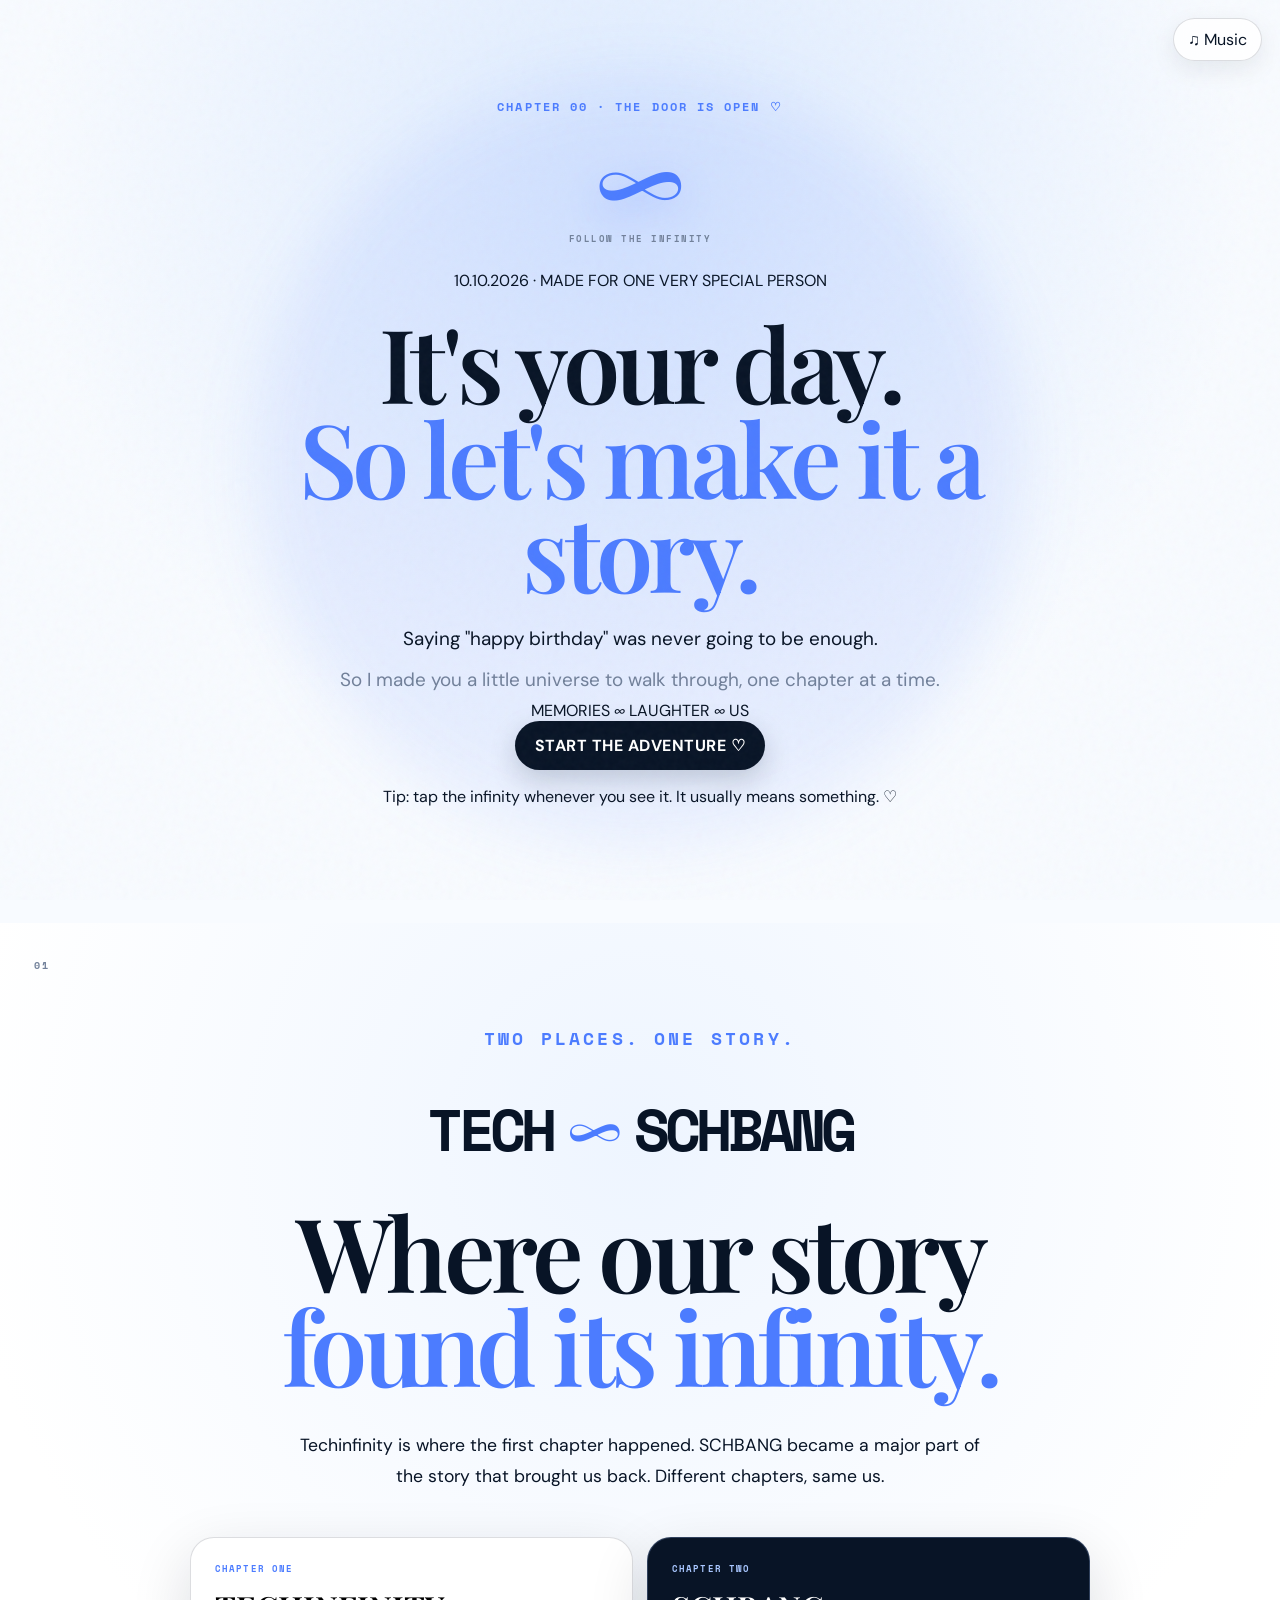
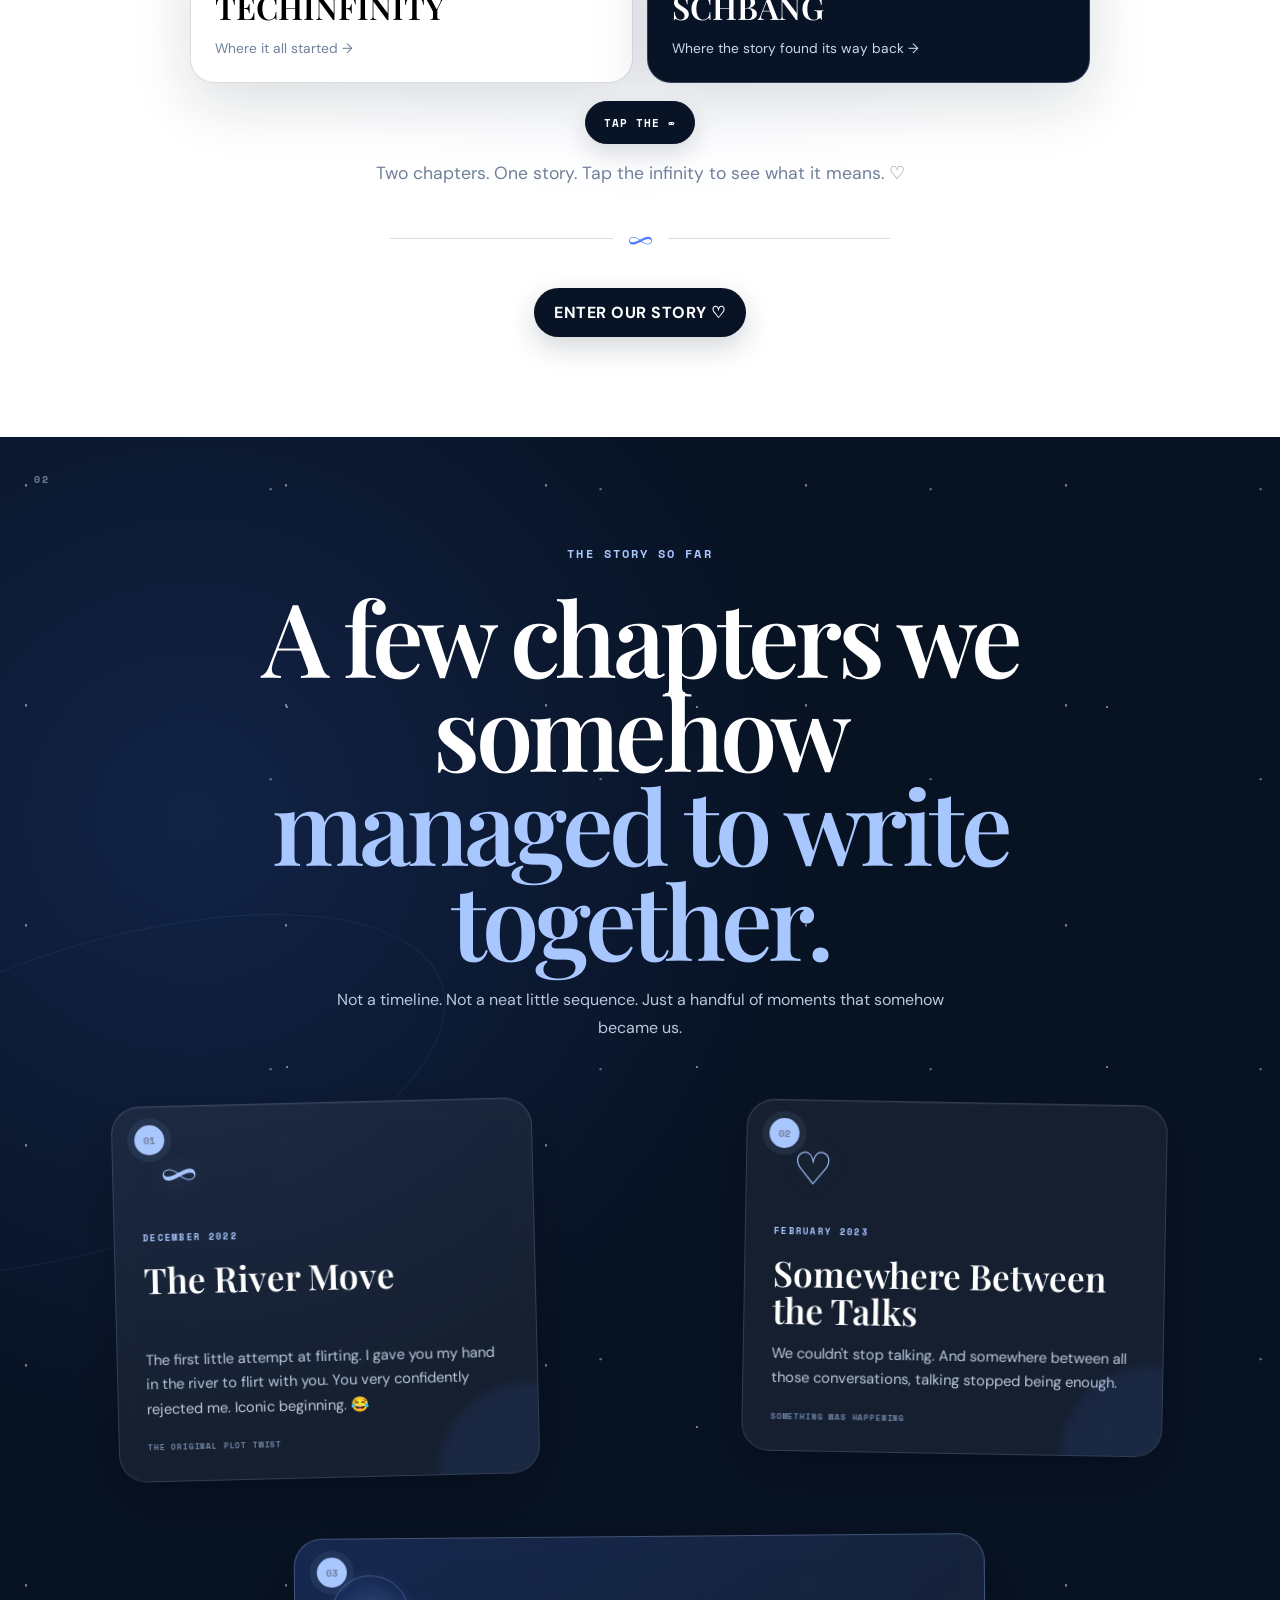
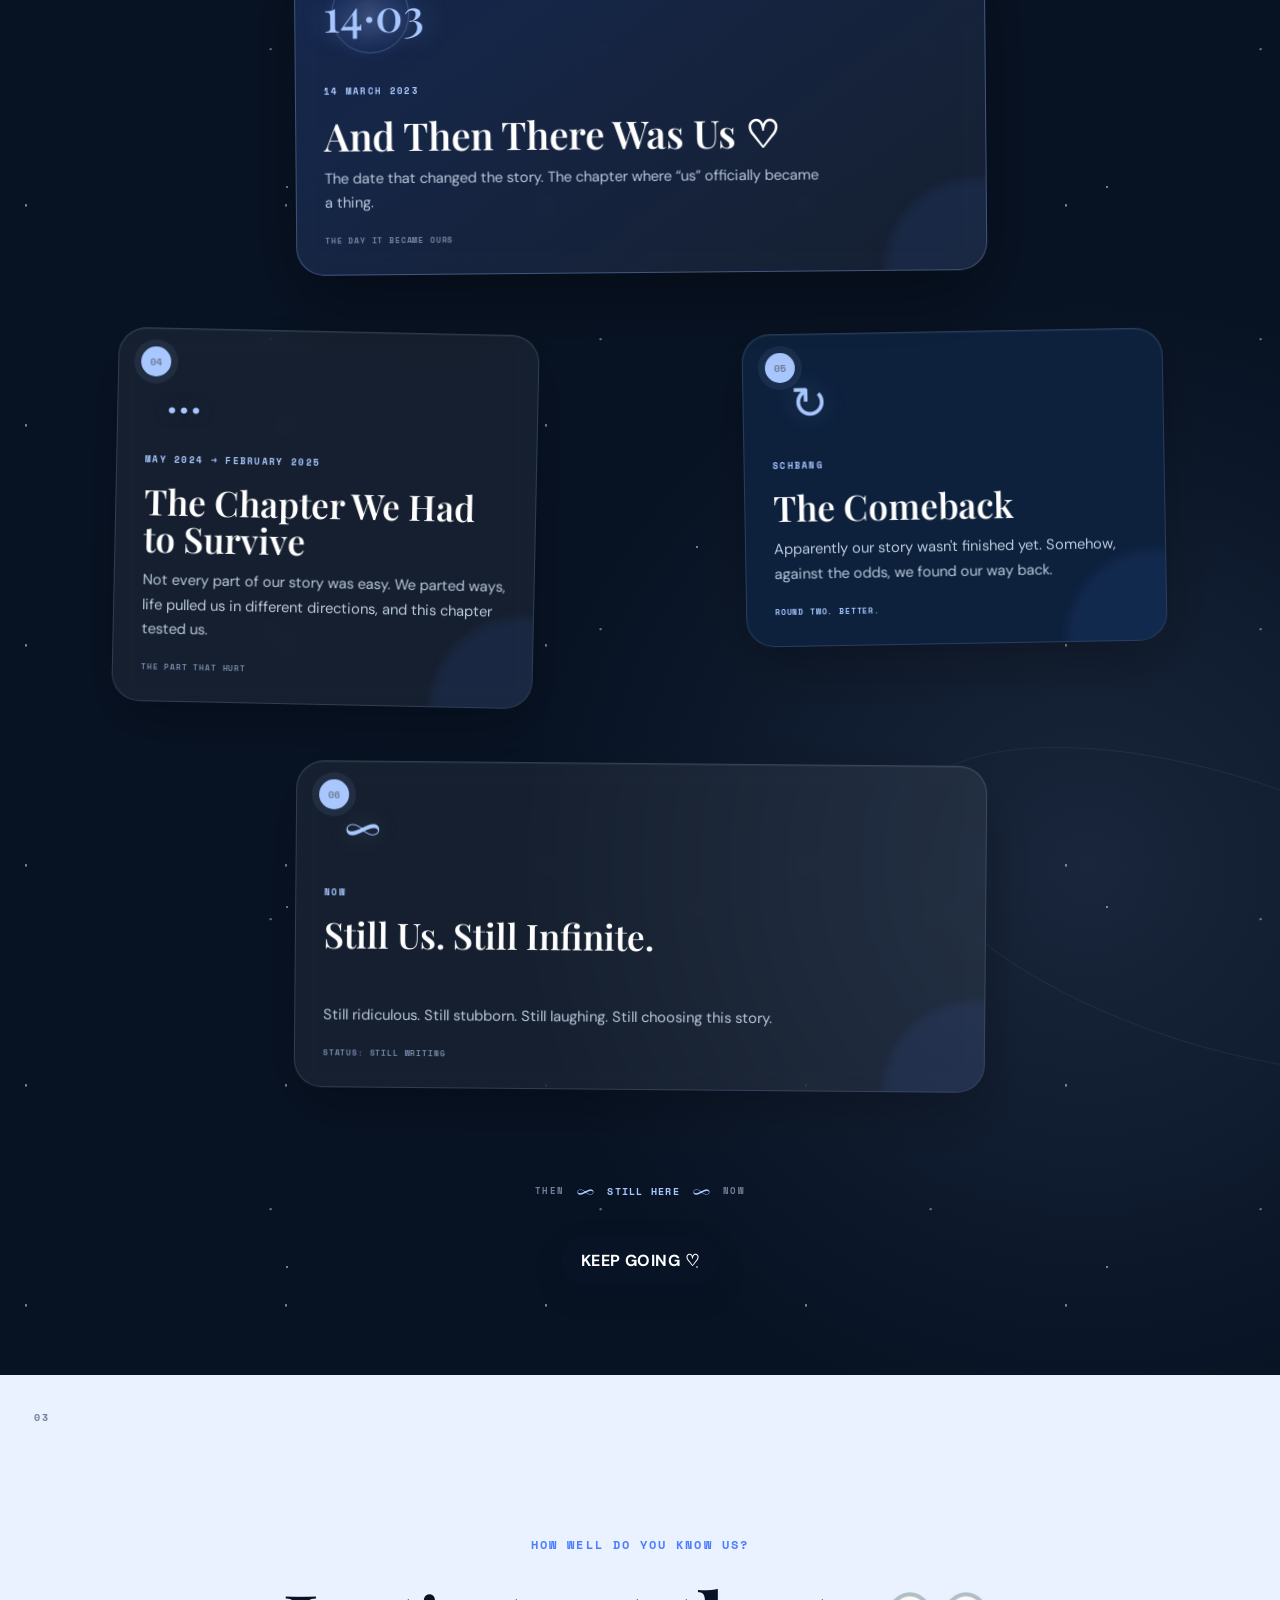
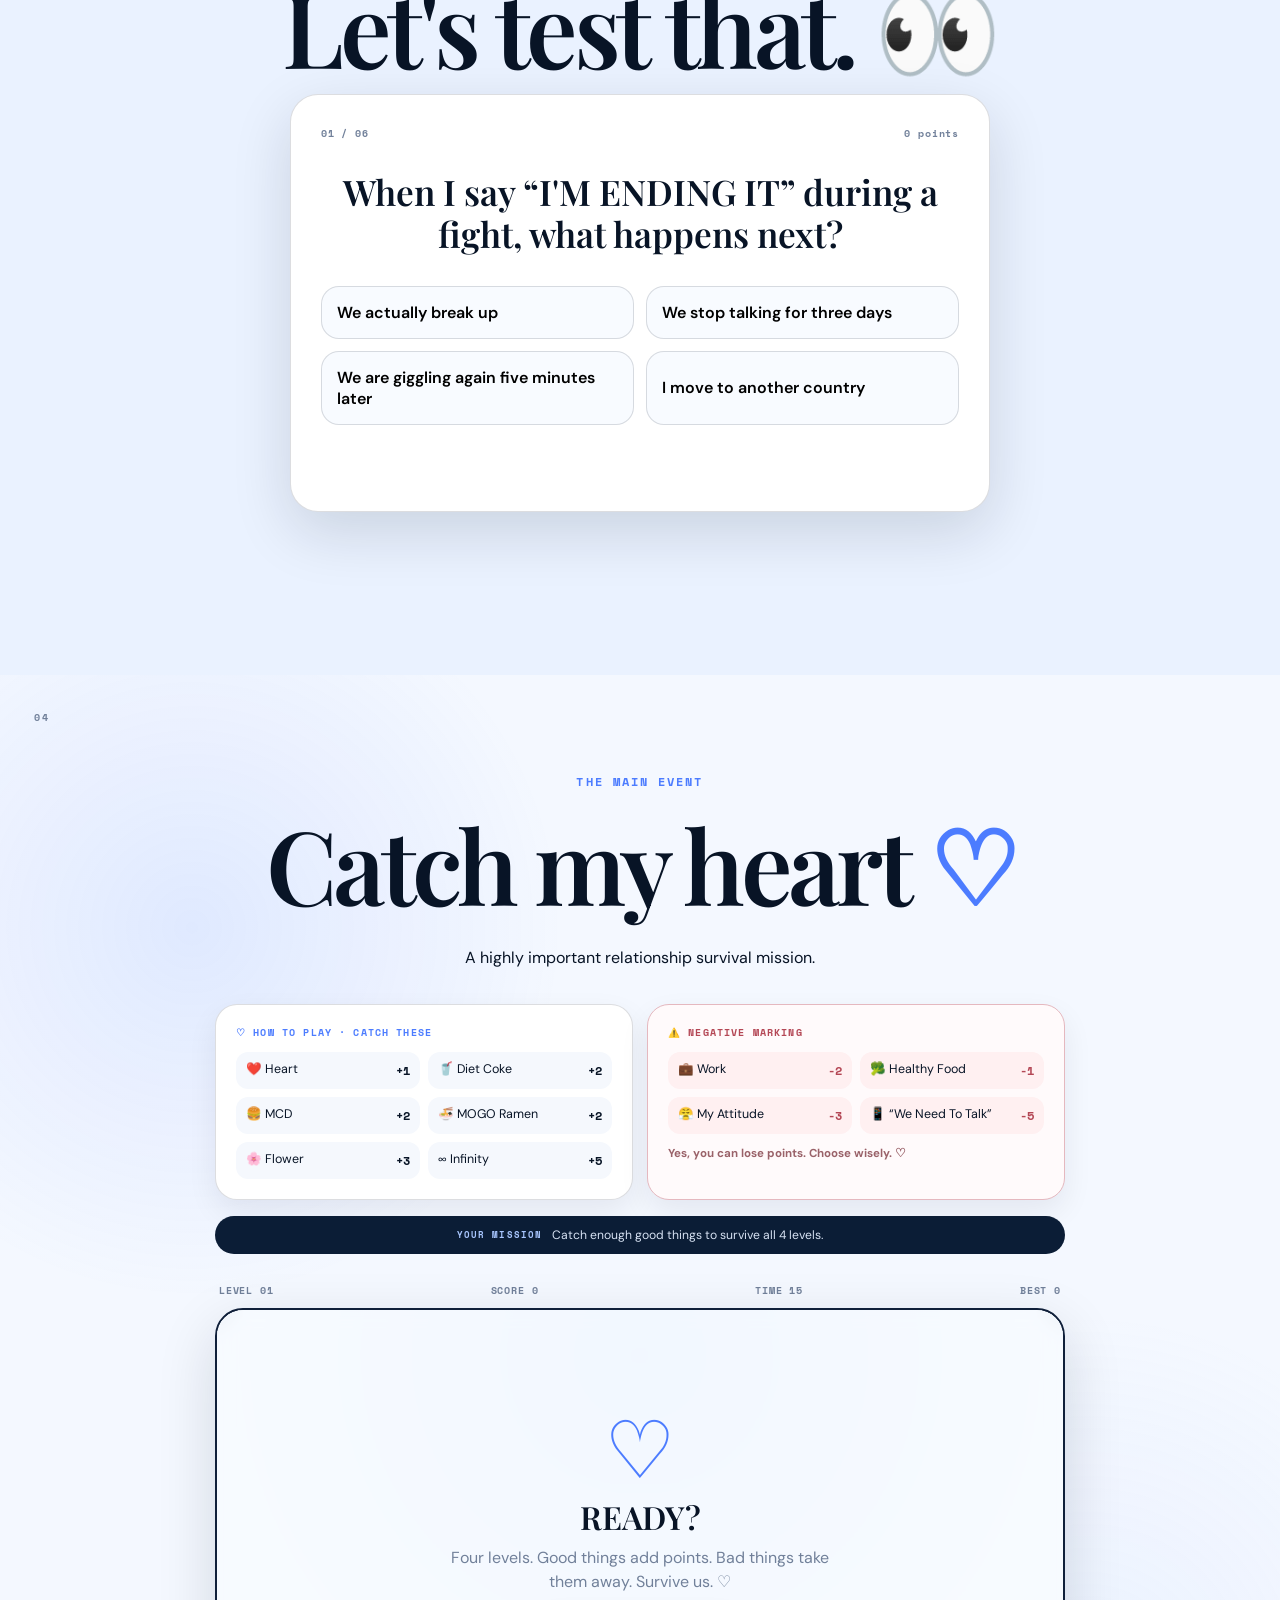
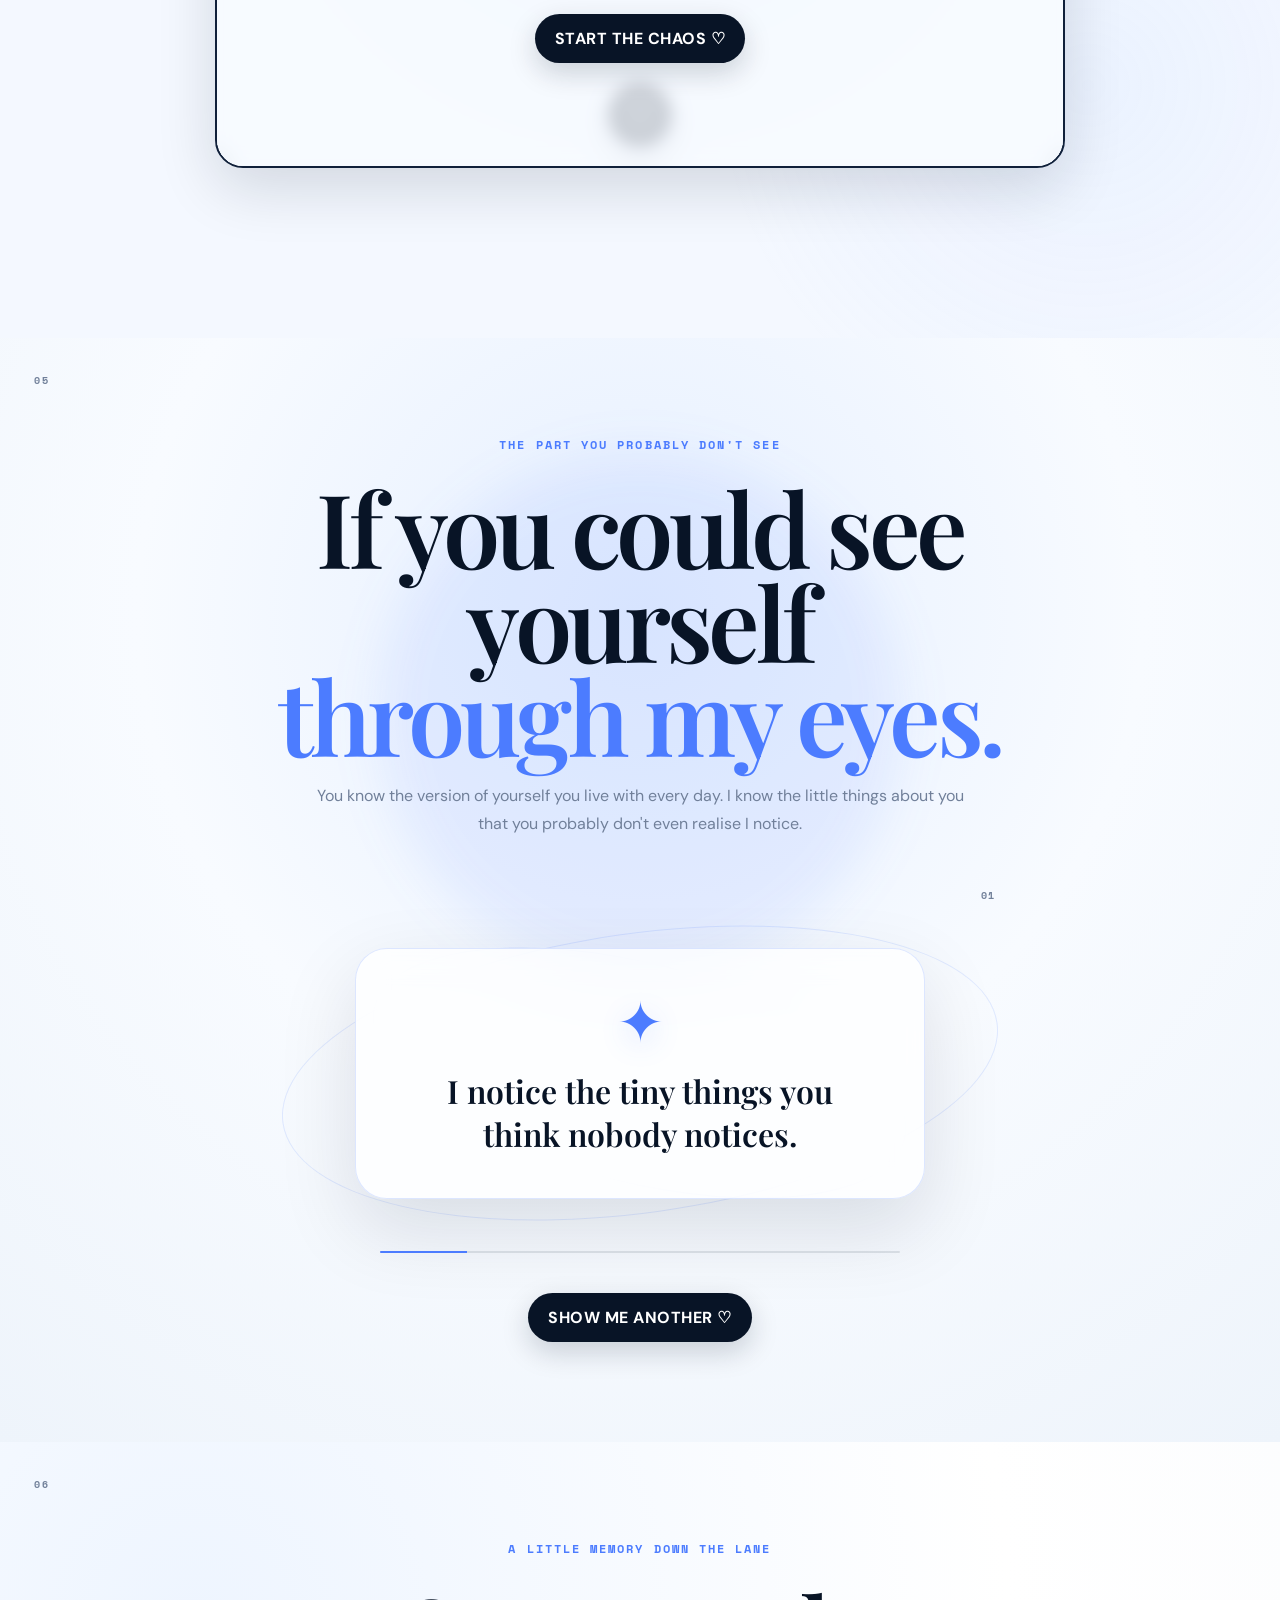
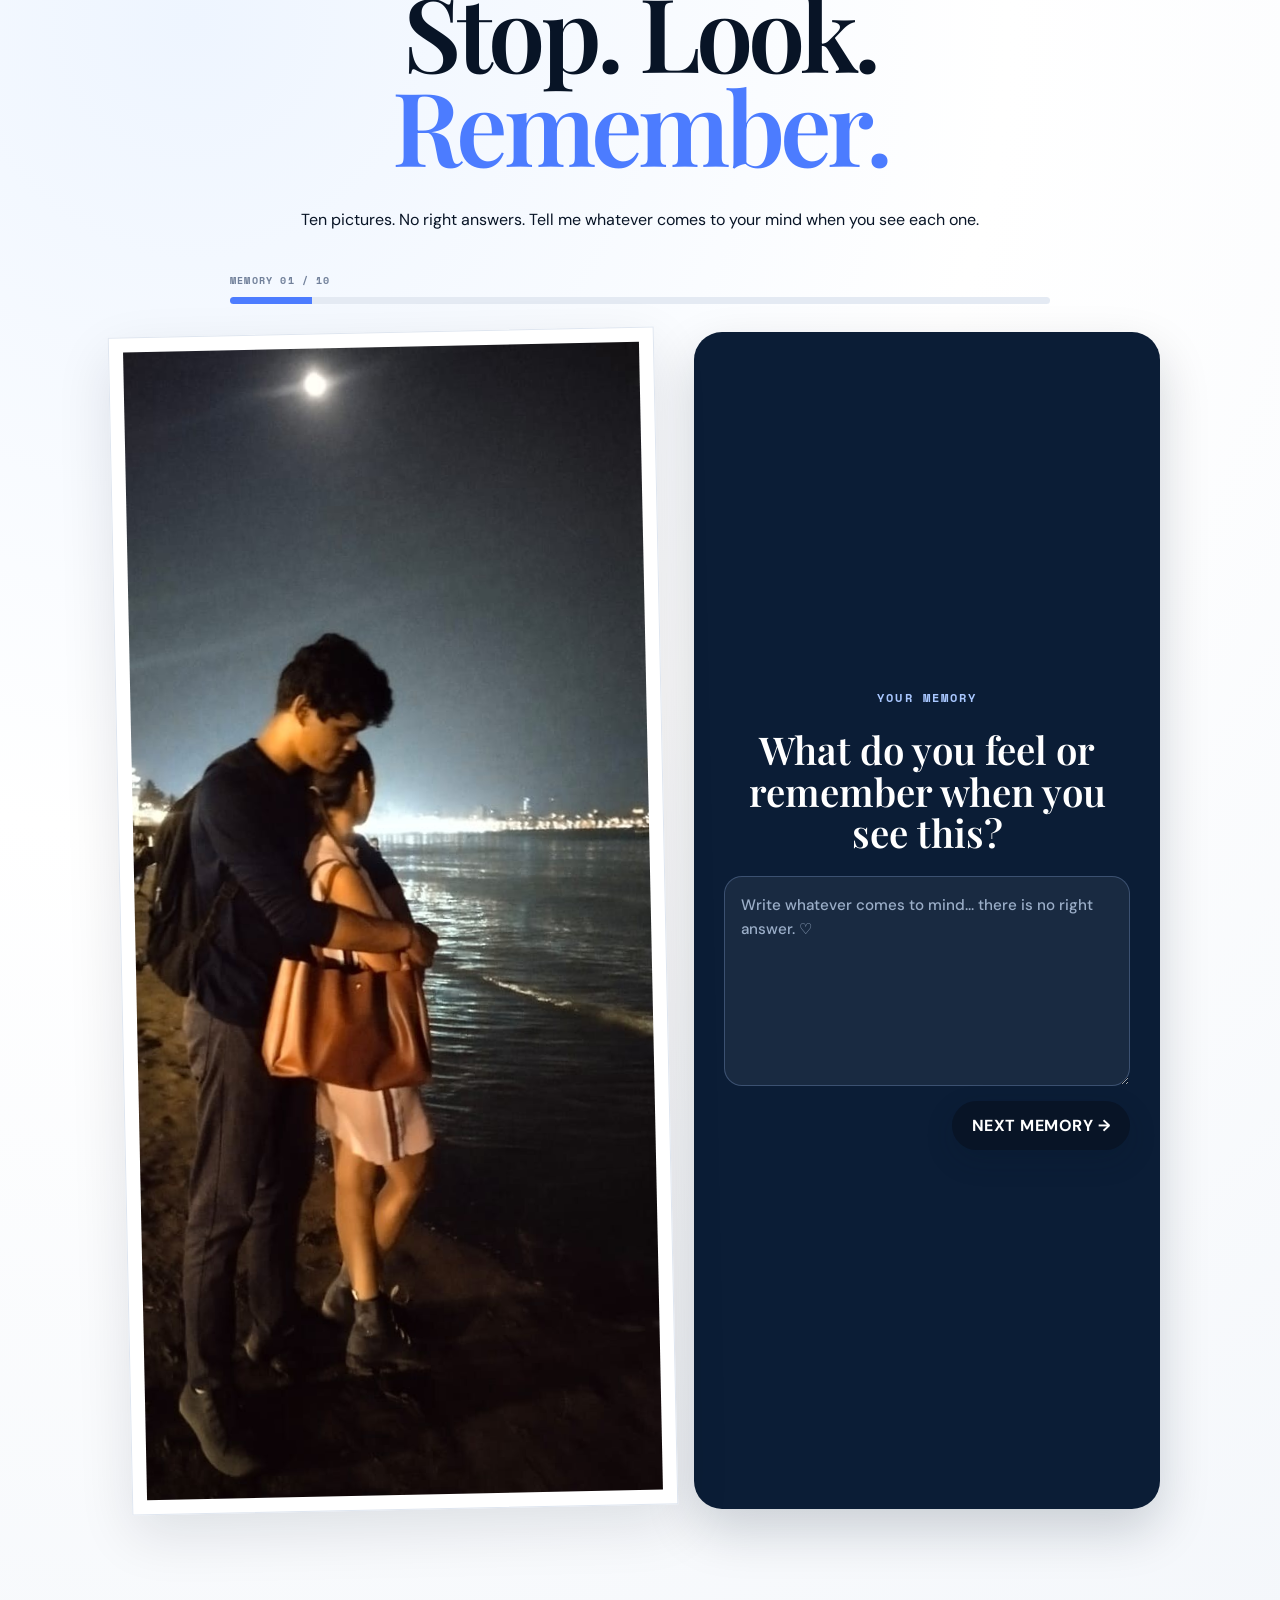
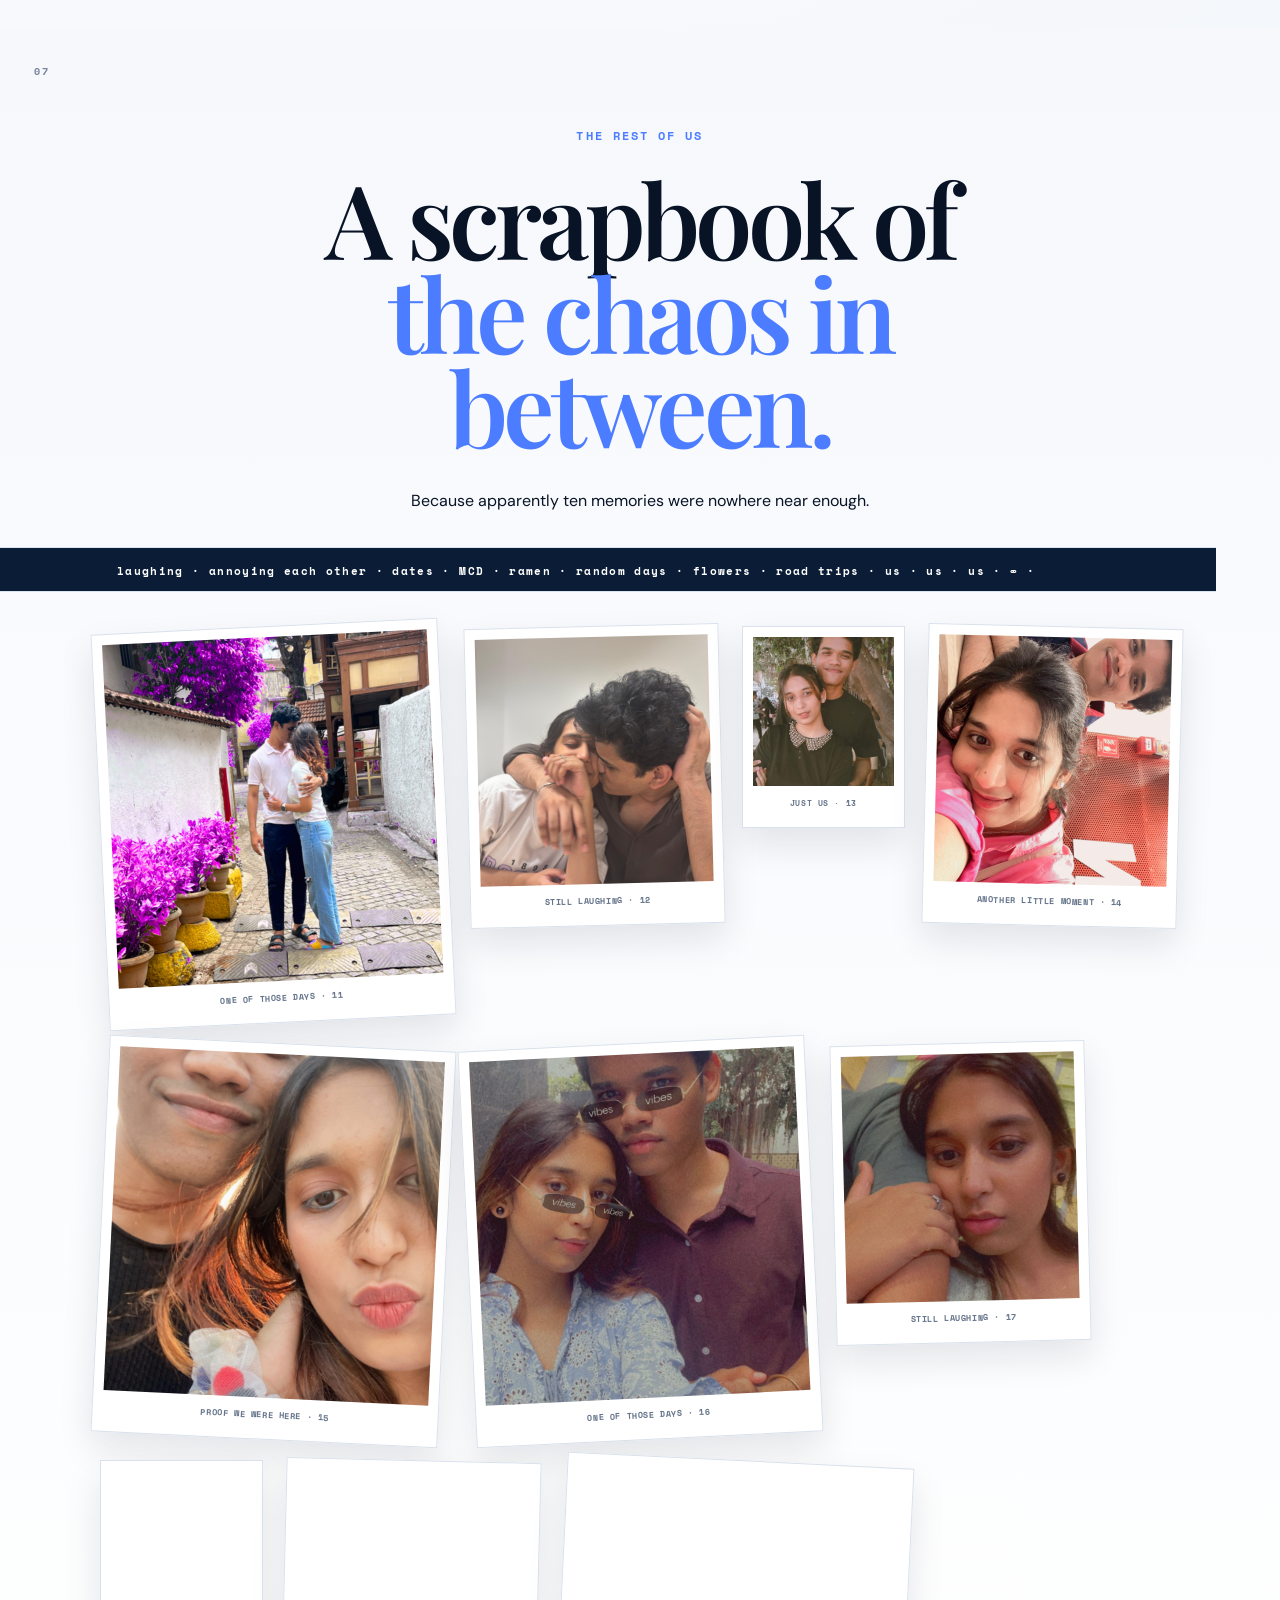
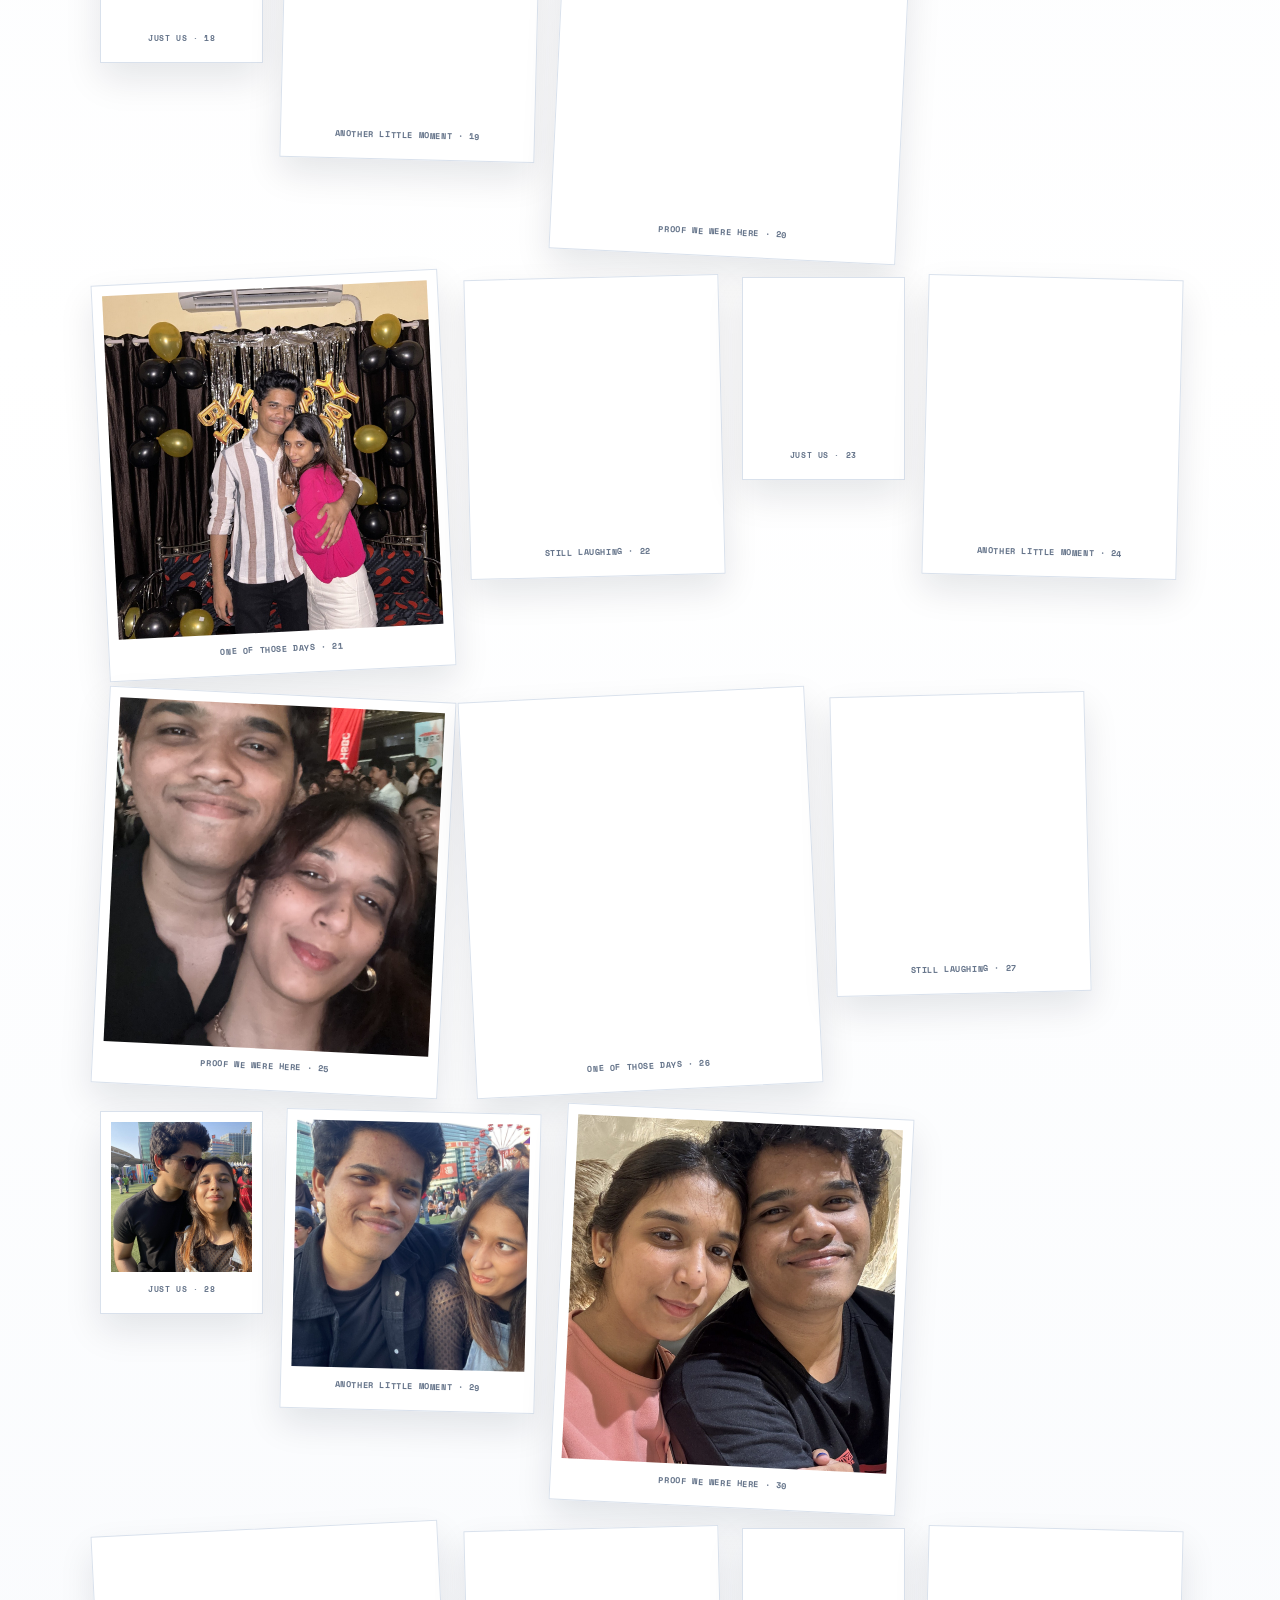
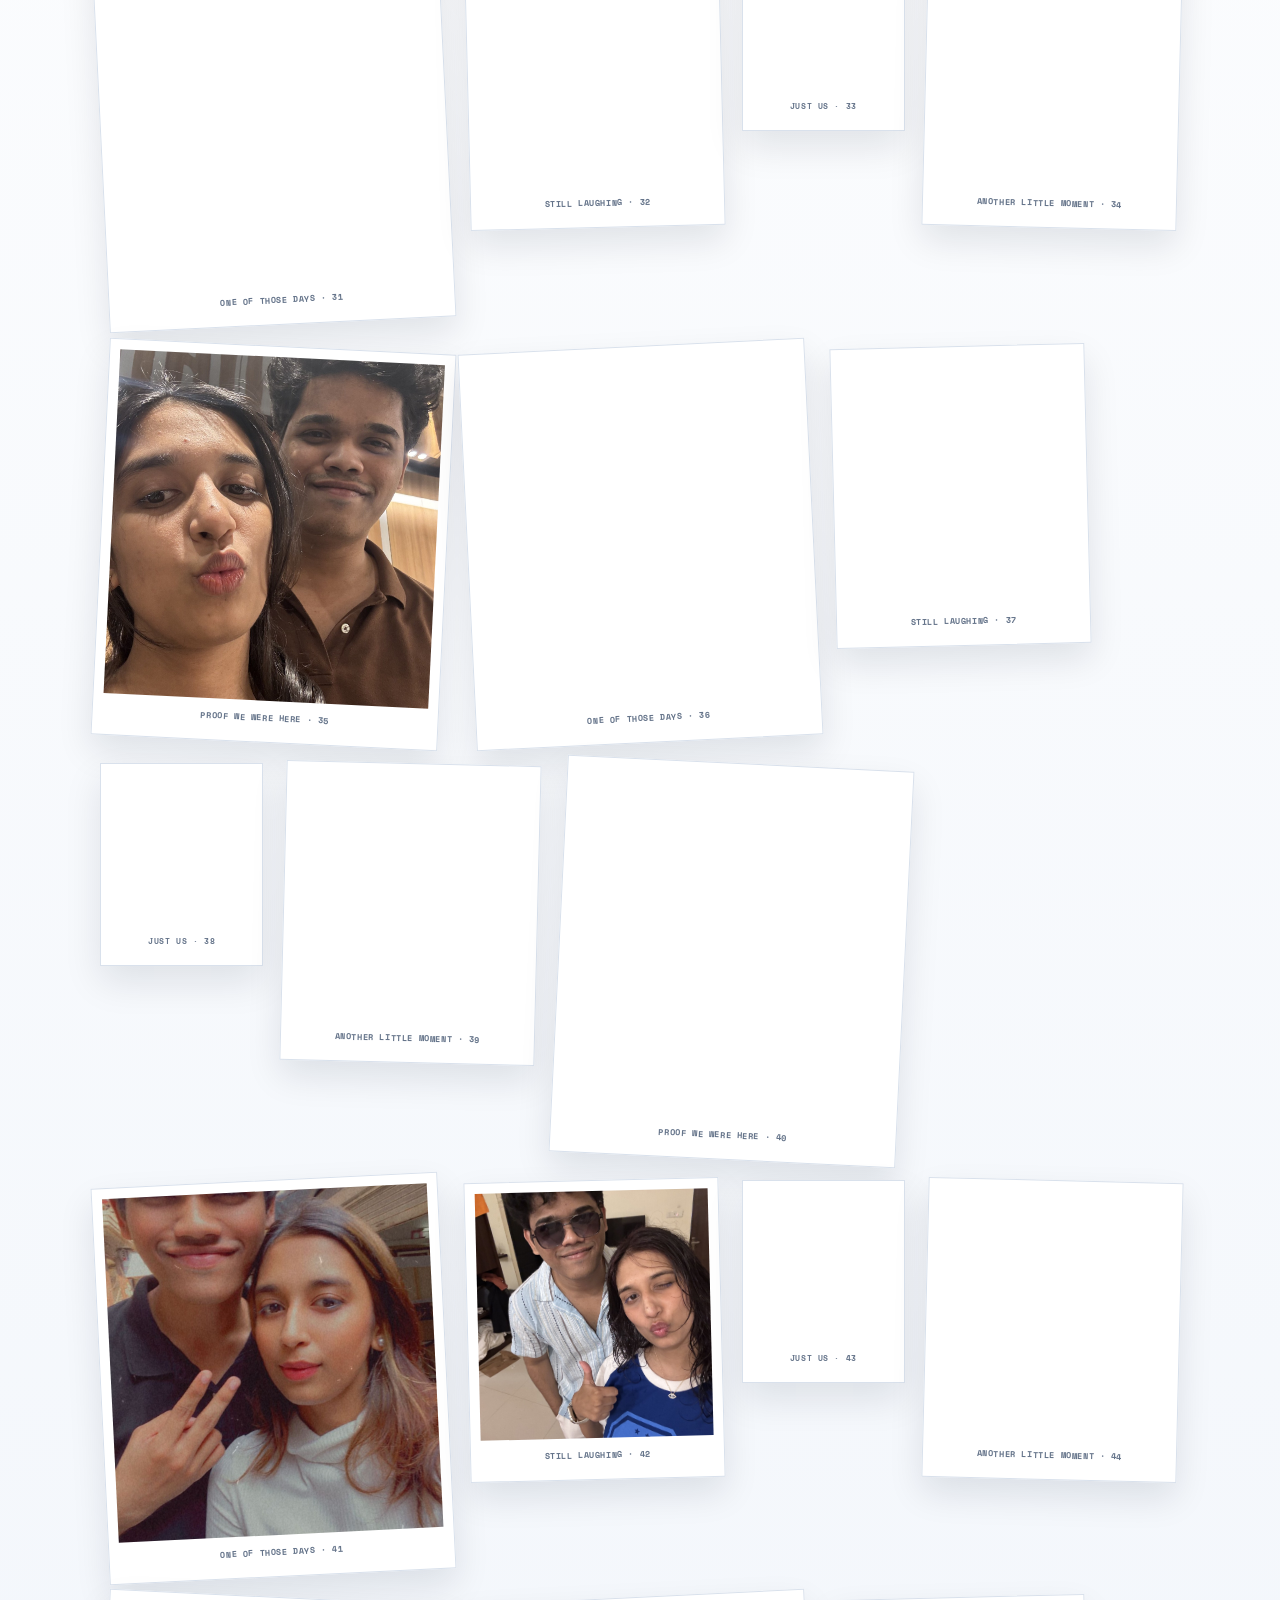
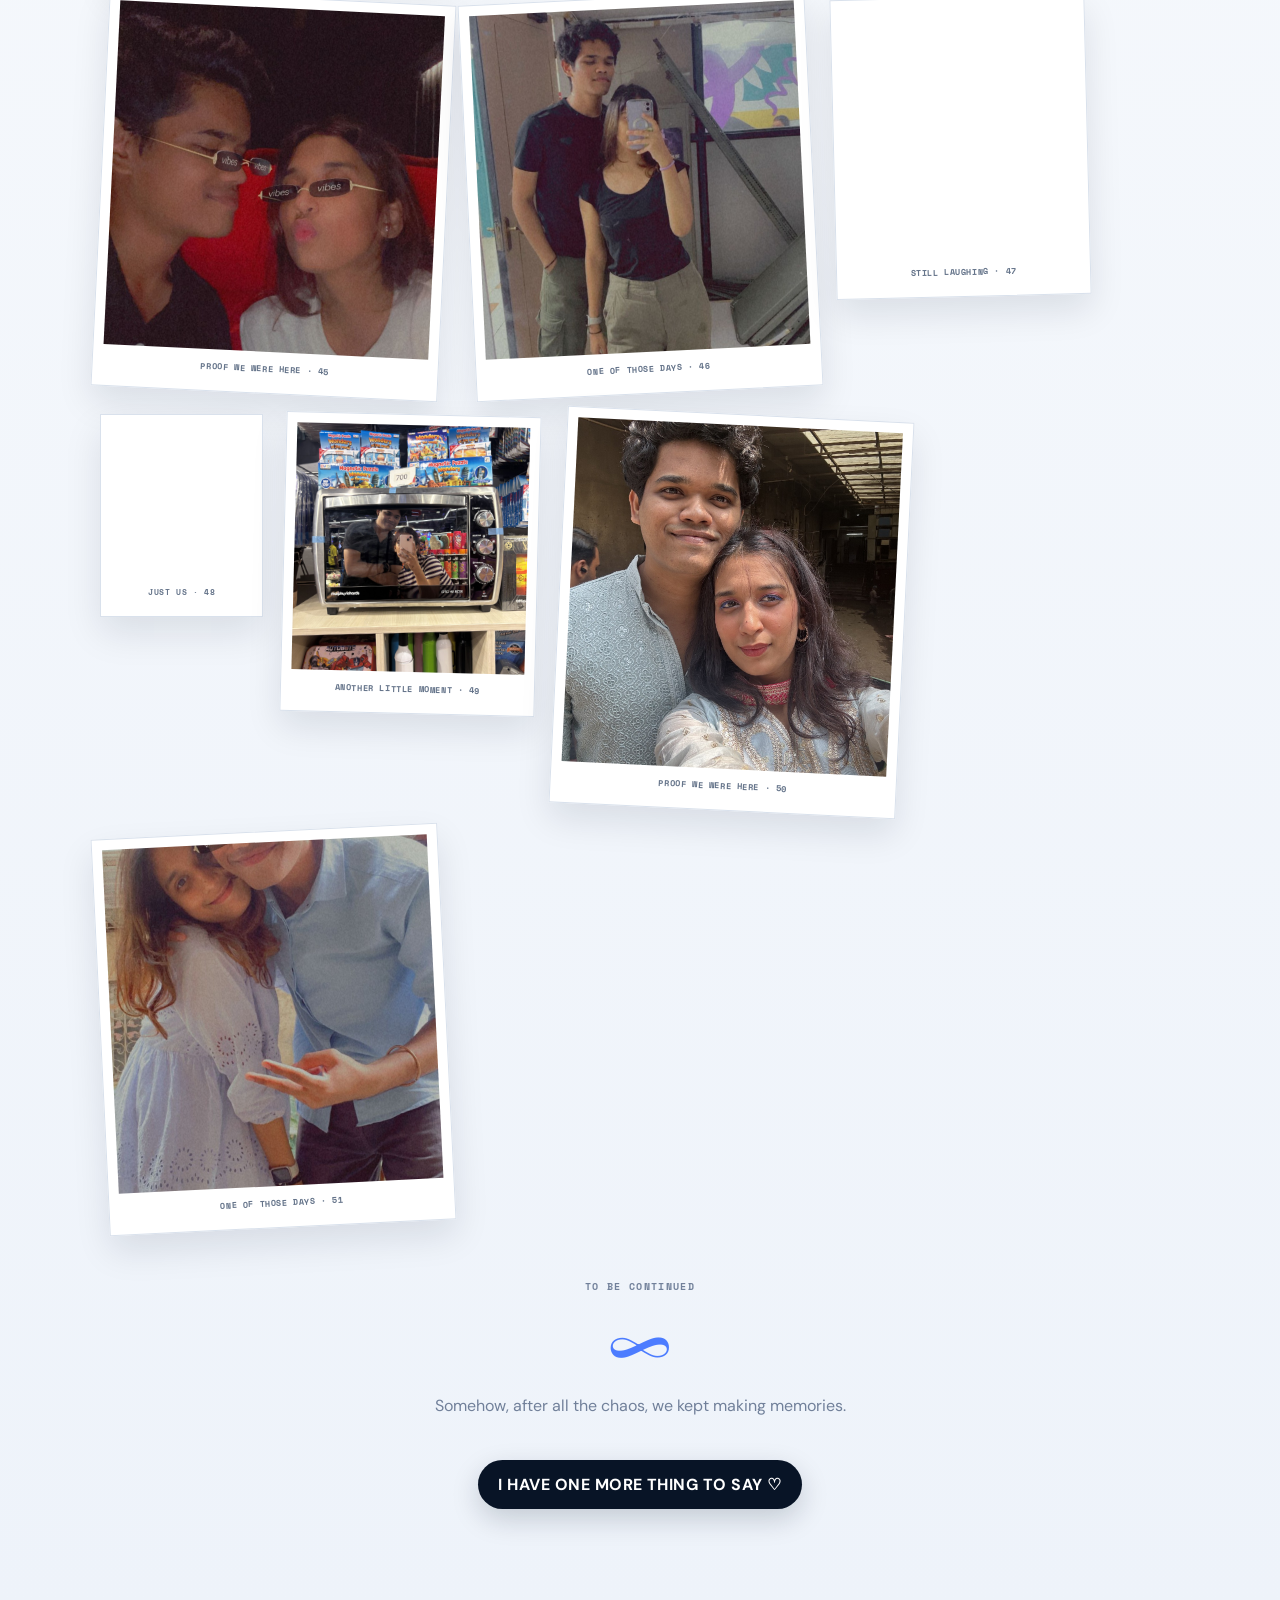
==== commit d735553f: "Update index.html" ====
--- a/index.html
+++ b/index.html
@@ -1073,7 +1073,14 @@
         A letter for you.
       </h2>
 
+      <div class="letter-intro-reveal" aria-hidden="true">
+        <span class="letter-reveal-dot"></span>
+        <span>take your time with this one.</span>
+      </div>
+
       <article class="letter-card">
+
+        <div class="letter-paper-glow" aria-hidden="true"></div>
 
         <p>
           Baby,
@@ -1128,6 +1135,8 @@
           again and again. ∞
         </p>
 
+        <div class="letter-signoff-mark" aria-hidden="true">♡</div>
+
       </article>
 
 
@@ -1153,8 +1162,11 @@
 
       <div id="finalConfetti"></div>
 
-      <div class="infinity-mark final">
-        ∞
+      <div class="final-reveal" id="finalReveal">
+        <div class="final-reveal-orbit final-reveal-orbit-a" aria-hidden="true"></div>
+        <div class="final-reveal-orbit final-reveal-orbit-b" aria-hidden="true"></div>
+        <div class="final-reveal-infinity">∞</div>
+        <p class="final-reveal-kicker">ONE LAST THING...</p>
       </div>
 
       <p class="eyebrow">
@@ -1165,6 +1177,13 @@
         Happy birthday,<br>
         <span>my love.</span>
       </h2>
+
+      <div class="final-story-beat" id="finalStoryBeat">
+        <p>3.5 years.</p>
+        <p>A thousand little moments.</p>
+        <p>One very stupid, very beautiful love story.</p>
+        <strong>And I'm still choosing you. ♡</strong>
+      </div>
 
       <p class="final-copy">
         From Techinfinity, through SCHBANG,
--- a/style.css
+++ b/style.css
@@ -504,3 +504,304 @@
   content:' Â· PHOTO COULD NOT LOAD';
   color:#b44755;
 }
+
+/* =========================================================
+   STORY SO FAR POLISH
+   Keeps every memory card in its own space and gives
+   14 March the visual focus without changing the content.
+========================================================= */
+@media(min-width:901px){
+  .story-map{
+    width:min(1120px,100%);
+    display:grid;
+    grid-template-columns:repeat(12,minmax(0,1fr));
+    grid-template-rows:auto auto auto auto;
+    column-gap:34px;
+    row-gap:46px;
+    align-items:start;
+    margin-top:18px;
+    padding:10px 0 20px;
+  }
+
+  .story-card{
+    width:100%;
+    min-width:0;
+    min-height:330px;
+    margin:0!important;
+    padding:28px;
+  }
+
+  .story-card-1{
+    grid-column:1 / span 4;
+    grid-row:1;
+    transform:rotate(-1.4deg);
+  }
+
+  .story-card-2{
+    grid-column:9 / span 4;
+    grid-row:1;
+    transform:rotate(1.2deg);
+    margin-top:34px!important;
+  }
+
+  .story-card-3{
+    grid-column:4 / span 6;
+    grid-row:2;
+    min-height:360px;
+    transform:rotate(-.5deg);
+    z-index:3;
+  }
+
+  .story-card-4{
+    grid-column:1 / span 4;
+    grid-row:3;
+    transform:rotate(1.1deg);
+    margin-top:4px!important;
+  }
+
+  .story-card-5{
+    grid-column:9 / span 4;
+    grid-row:3;
+    transform:rotate(-1deg);
+    margin-top:4px!important;
+  }
+
+  .story-card-6{
+    grid-column:3 / span 8;
+    grid-row:4;
+    min-height:230px;
+    transform:rotate(.5deg);
+    margin-top:8px!important;
+  }
+
+  .story-card-3 .story-symbol{
+    margin-bottom:20px;
+  }
+
+  .story-card-3 h3{
+    min-height:auto;
+    max-width:560px;
+    font-size:clamp(1.8rem,3vw,2.65rem);
+  }
+
+  .story-card-3 p{
+    max-width:500px;
+  }
+
+  .story-card-4 h3,
+  .story-card-5 h3{
+    min-height:auto;
+  }
+}
+
+@media(max-width:900px){
+  .story-card-3 h3{min-height:0}
+}
+
+/* =========================================================
+   CHAPTER 02 FINAL OVERLAP FIX
+   Cards use explicit grid rows so no memory can cover another.
+========================================================= */
+@media(min-width:901px){
+  .story-map{
+    display:grid;
+    grid-template-columns:repeat(12,minmax(0,1fr));
+    grid-auto-rows:auto;
+    column-gap:34px;
+    row-gap:52px;
+    align-items:start;
+  }
+
+  .story-card{
+    width:auto;
+    min-width:0;
+    margin:0!important;
+  }
+
+  .story-card-1{
+    grid-column:1 / span 5;
+    grid-row:1;
+  }
+
+  .story-card-2{
+    grid-column:8 / span 5;
+    grid-row:1;
+  }
+
+  .story-card-3{
+    grid-column:3 / span 7;
+    grid-row:2;
+    z-index:3;
+  }
+
+  .story-card-4{
+    grid-column:1 / span 5;
+    grid-row:3;
+  }
+
+  .story-card-5{
+    grid-column:8 / span 5;
+    grid-row:3;
+    z-index:2;
+  }
+
+  .story-card-6{
+    grid-column:3 / span 7;
+    grid-row:4;
+  }
+}
+
+@media(max-width:900px){
+  .story-map{
+    display:grid;
+    grid-template-columns:repeat(2,minmax(0,1fr));
+    grid-auto-rows:auto;
+    gap:42px 22px;
+    min-height:0!important;
+  }
+
+  .story-card{
+    width:auto!important;
+    min-width:0;
+    margin:0!important;
+    position:relative!important;
+  }
+
+  .story-card-1{grid-column:1;grid-row:1}
+  .story-card-2{grid-column:2;grid-row:1}
+  .story-card-3{grid-column:1 / -1;grid-row:2;max-width:680px;width:100%!important;justify-self:center}
+  .story-card-4{grid-column:1;grid-row:3}
+  .story-card-5{grid-column:2;grid-row:3}
+  .story-card-6{grid-column:1 / -1;grid-row:4;max-width:680px;width:100%!important;justify-self:center}
+}
+
+@media(max-width:720px){
+  .story-map{
+    grid-template-columns:1fr;
+    gap:28px;
+  }
+
+  .story-card-1,
+  .story-card-2,
+  .story-card-3,
+  .story-card-4,
+  .story-card-5,
+  .story-card-6{
+    grid-column:1;
+    width:100%!important;
+    max-width:none;
+    justify-self:stretch;
+  }
+
+  .story-card-1{grid-row:1}
+  .story-card-2{grid-row:2}
+  .story-card-3{grid-row:3}
+  .story-card-4{grid-row:4}
+  .story-card-5{grid-row:5}
+  .story-card-6{grid-row:6}
+}
+
+/* =========================================================
+   CHAPTER 02 FINAL OVERLAP KILL SWITCH
+   Explicit rows prevent any Story So Far cards from stacking.
+========================================================= */
+.story-chapter .story-map{
+  display:grid !important;
+  grid-template-columns:repeat(12,minmax(0,1fr)) !important;
+  grid-template-rows:auto auto auto auto !important;
+  column-gap:28px !important;
+  row-gap:58px !important;
+  width:min(1050px,100%) !important;
+  min-height:0 !important;
+  margin:5px auto 55px !important;
+  position:relative !important;
+}
+.story-chapter .story-card{
+  position:relative !important;
+  left:auto !important;
+  right:auto !important;
+  top:auto !important;
+  bottom:auto !important;
+  width:auto !important;
+  margin:0 !important;
+  min-height:280px !important;
+  align-self:start !important;
+  transform:rotate(0deg) !important;
+  z-index:1 !important;
+}
+.story-chapter .story-card-1{
+  grid-column:1 / span 5 !important;
+  grid-row:1 !important;
+  transform:rotate(-1.4deg) !important;
+}
+.story-chapter .story-card-2{
+  grid-column:8 / span 5 !important;
+  grid-row:1 !important;
+  transform:rotate(1deg) !important;
+}
+.story-chapter .story-card-3{
+  grid-column:3 / span 8 !important;
+  grid-row:2 !important;
+  transform:rotate(-.5deg) !important;
+  min-height:310px !important;
+  z-index:2 !important;
+}
+.story-chapter .story-card-4{
+  grid-column:1 / span 5 !important;
+  grid-row:3 !important;
+  transform:rotate(1.2deg) !important;
+}
+.story-chapter .story-card-5{
+  grid-column:8 / span 5 !important;
+  grid-row:3 !important;
+  transform:rotate(-1deg) !important;
+}
+.story-chapter .story-card-6{
+  grid-column:3 / span 8 !important;
+  grid-row:4 !important;
+  transform:rotate(.5deg) !important;
+  min-height:240px !important;
+}
+.story-chapter .story-card-3:hover{transform:translateY(-8px) rotate(-.5deg) !important}
+.story-chapter .story-card-1:hover{transform:translateY(-8px) rotate(-1.4deg) !important}
+.story-chapter .story-card-2:hover{transform:translateY(-8px) rotate(1deg) !important}
+.story-chapter .story-card-4:hover{transform:translateY(-8px) rotate(1.2deg) !important}
+.story-chapter .story-card-5:hover{transform:translateY(-8px) rotate(-1deg) !important}
+.story-chapter .story-card-6:hover{transform:translateY(-8px) rotate(.5deg) !important}
+
+@media(max-width:900px){
+  .story-chapter .story-map{
+    grid-template-columns:repeat(12,minmax(0,1fr)) !important;
+    grid-template-rows:auto auto auto auto !important;
+    row-gap:48px !important;
+  }
+  .story-chapter .story-card-1{grid-column:1 / span 6 !important;grid-row:1 !important}
+  .story-chapter .story-card-2{grid-column:7 / span 6 !important;grid-row:1 !important}
+  .story-chapter .story-card-3{grid-column:2 / span 10 !important;grid-row:2 !important}
+  .story-chapter .story-card-4{grid-column:1 / span 6 !important;grid-row:3 !important}
+  .story-chapter .story-card-5{grid-column:7 / span 6 !important;grid-row:3 !important}
+  .story-chapter .story-card-6{grid-column:2 / span 10 !important;grid-row:4 !important}
+}
+
+@media(max-width:720px){
+  .story-chapter .story-map{
+    display:grid !important;
+    grid-template-columns:1fr !important;
+    grid-template-rows:none !important;
+    row-gap:28px !important;
+    min-height:0 !important;
+  }
+  .story-chapter .story-card,
+  .story-chapter .story-card-1,
+  .story-chapter .story-card-2,
+  .story-chapter .story-card-3,
+  .story-chapter .story-card-4,
+  .story-chapter .story-card-5,
+  .story-chapter .story-card-6{
+    grid-column:1 !important;
+    grid-row:auto !important;
+    width:100% !important;
+    min-height:0 !important;
+    transform:none !important;
+  }
+}
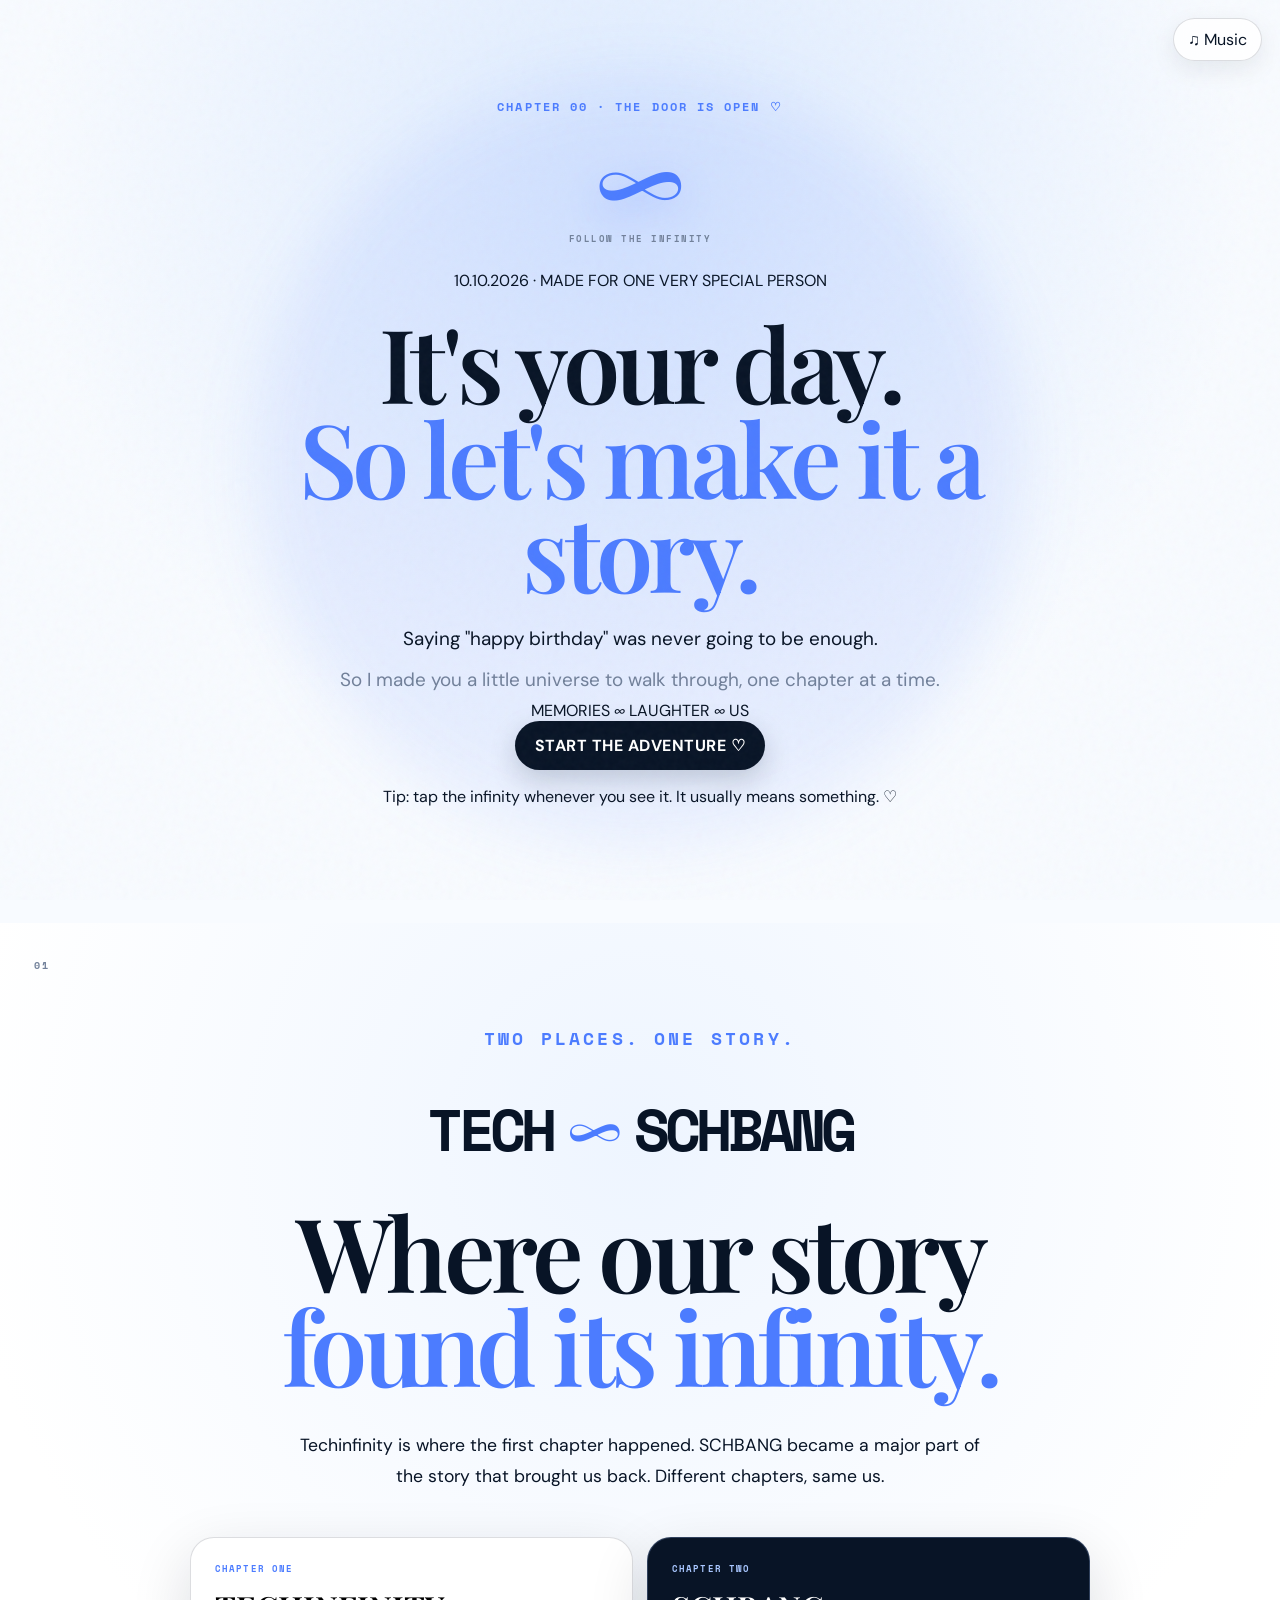
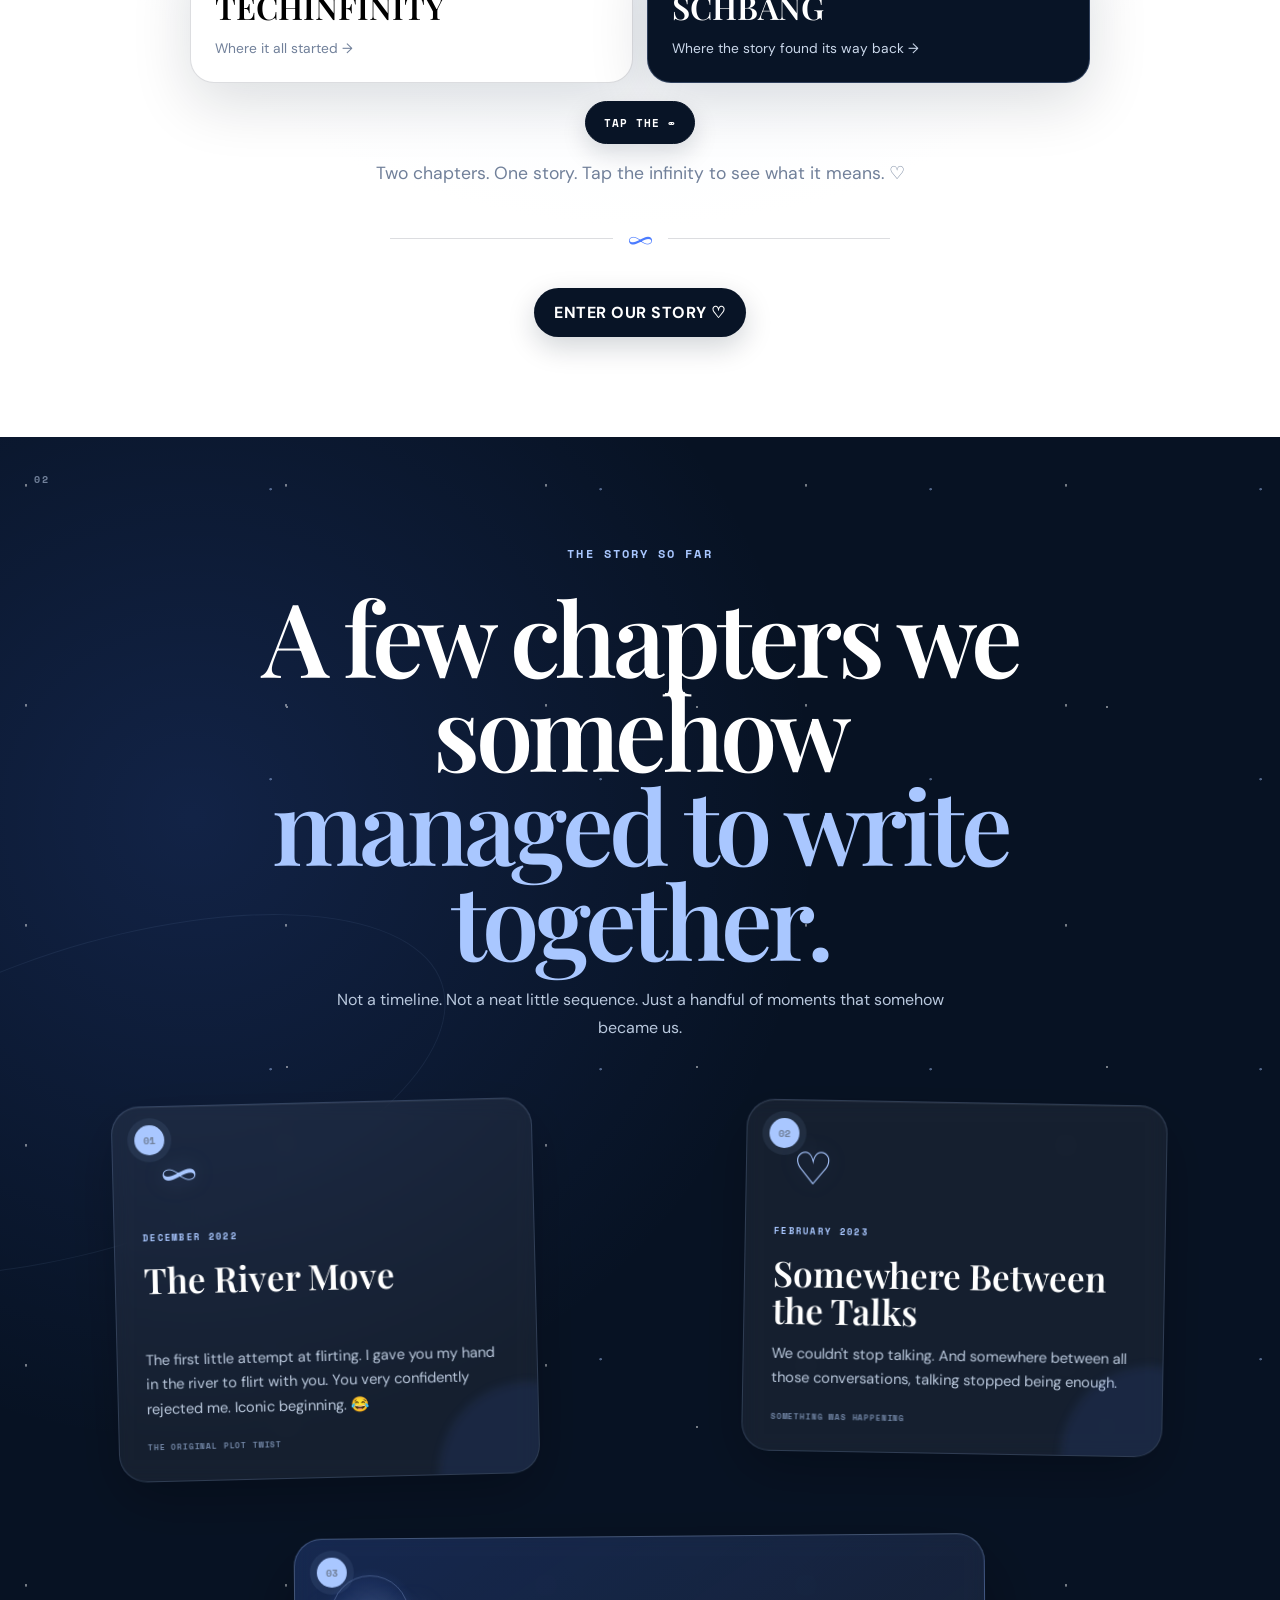
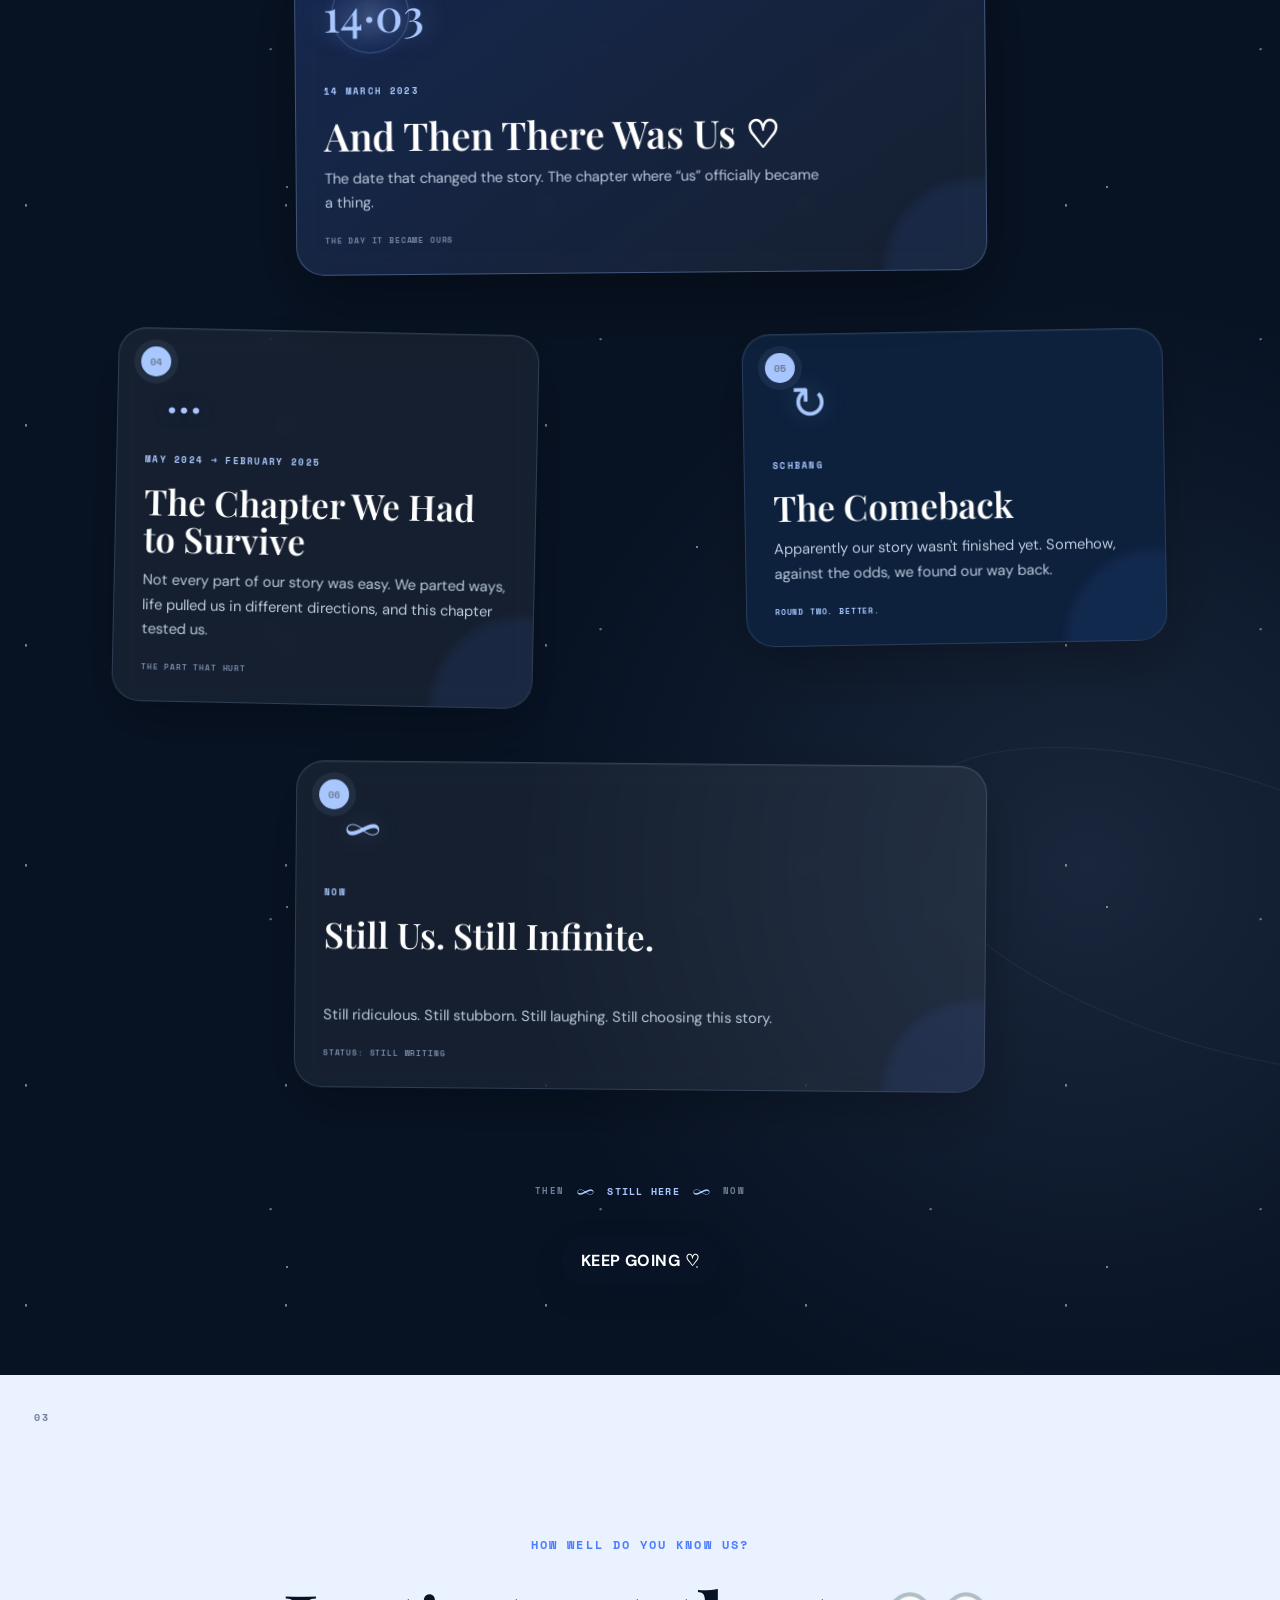
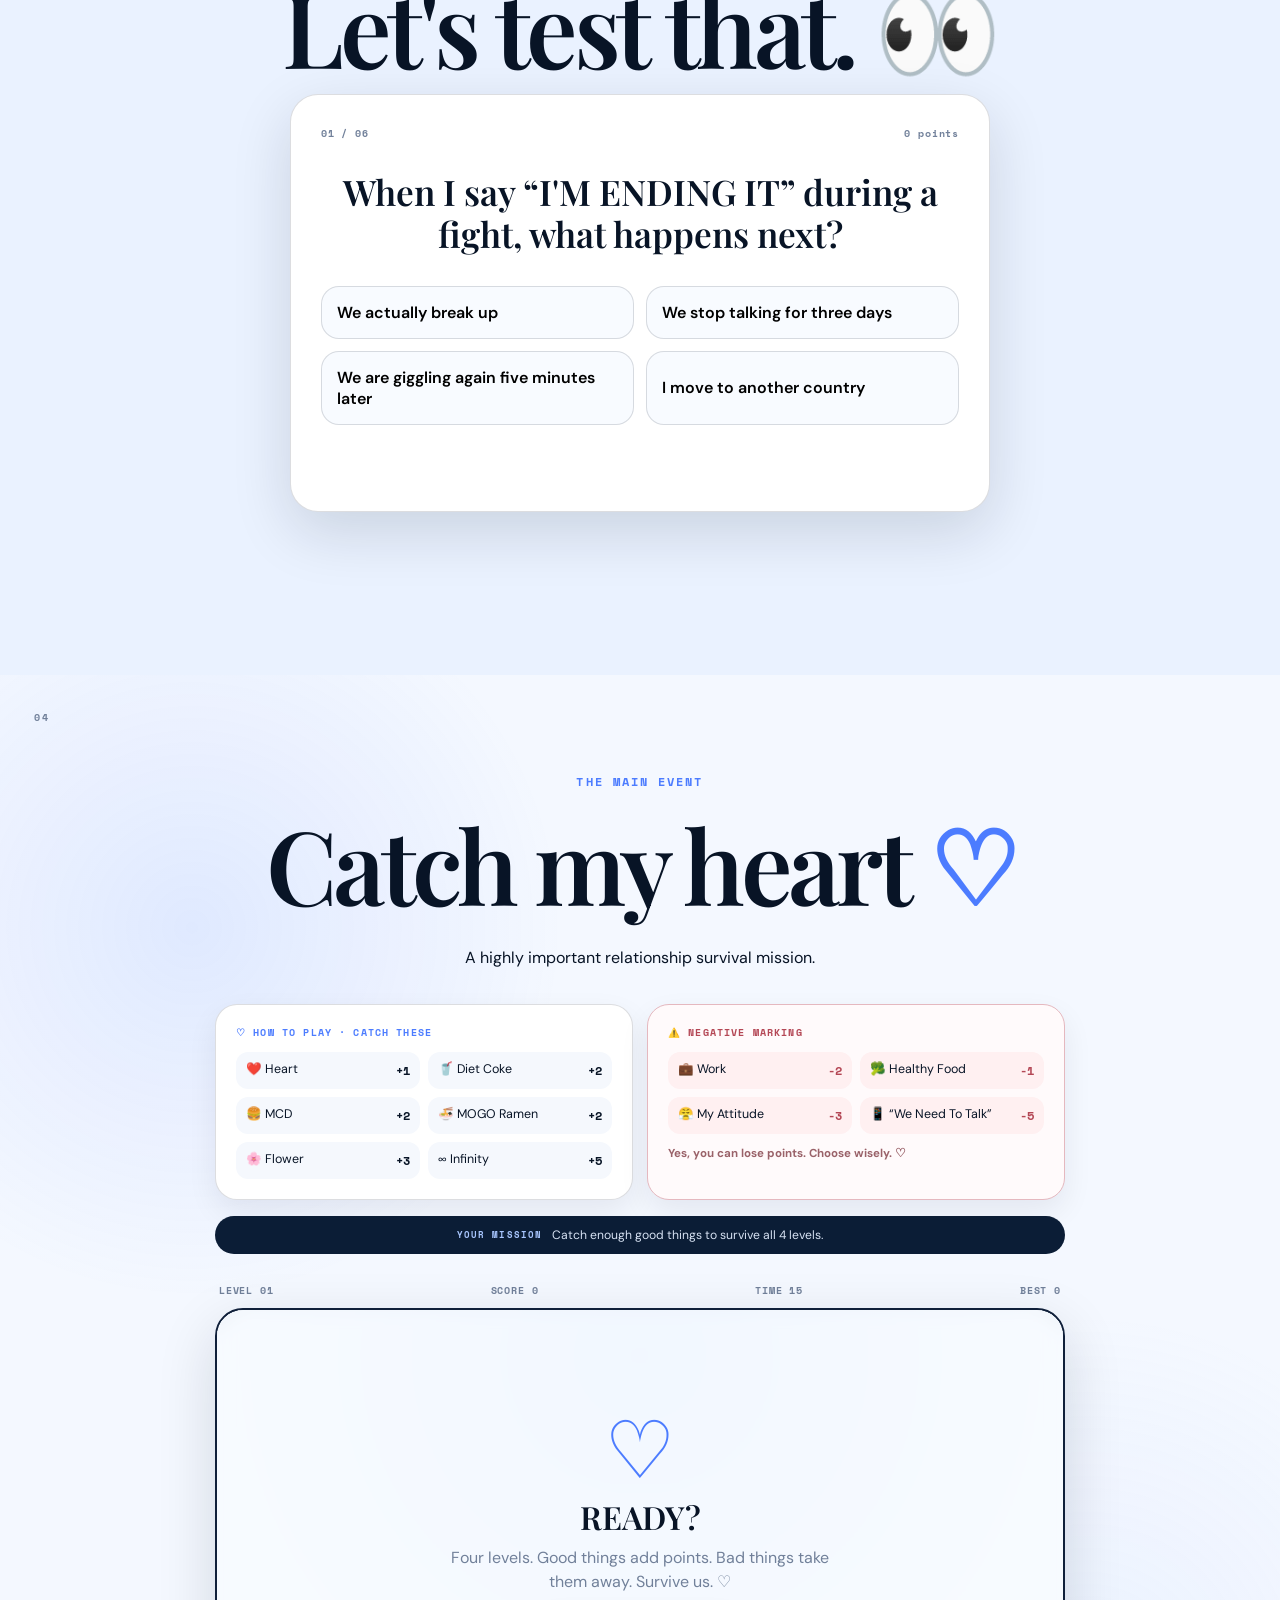
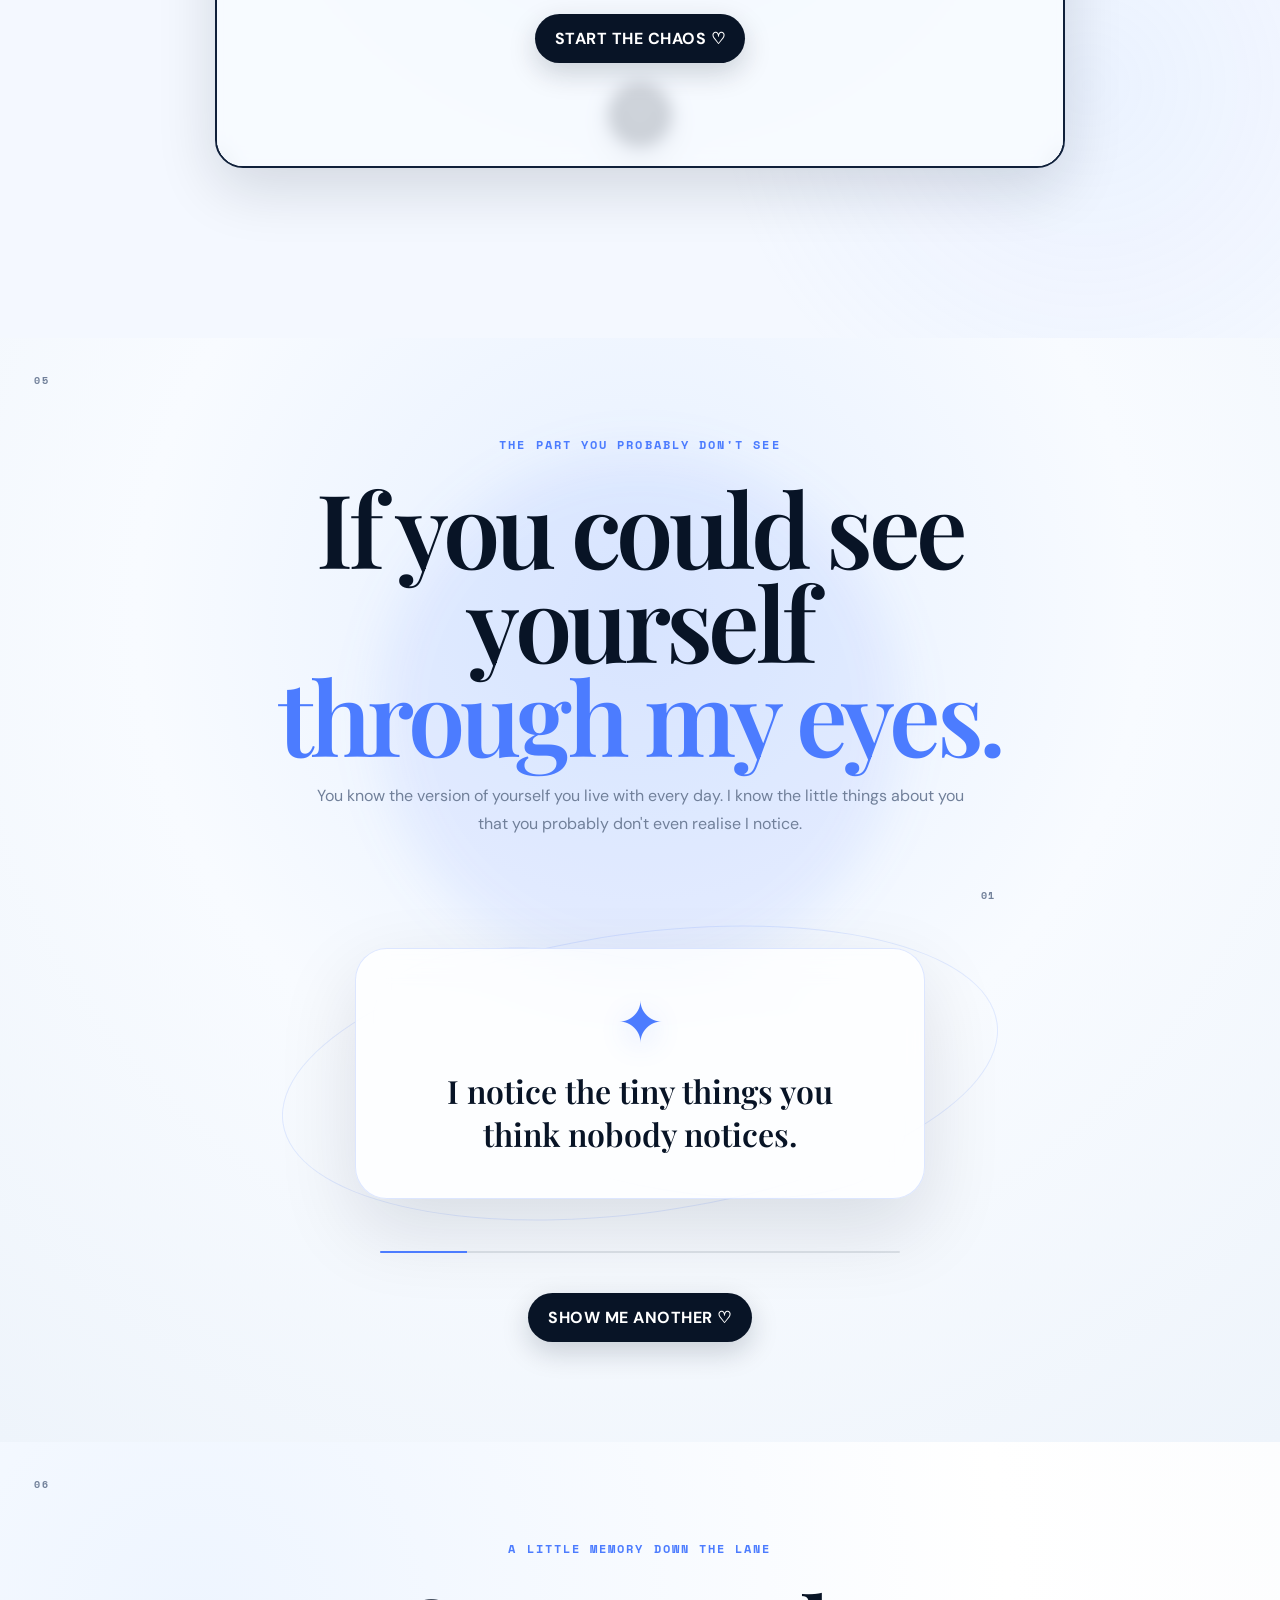
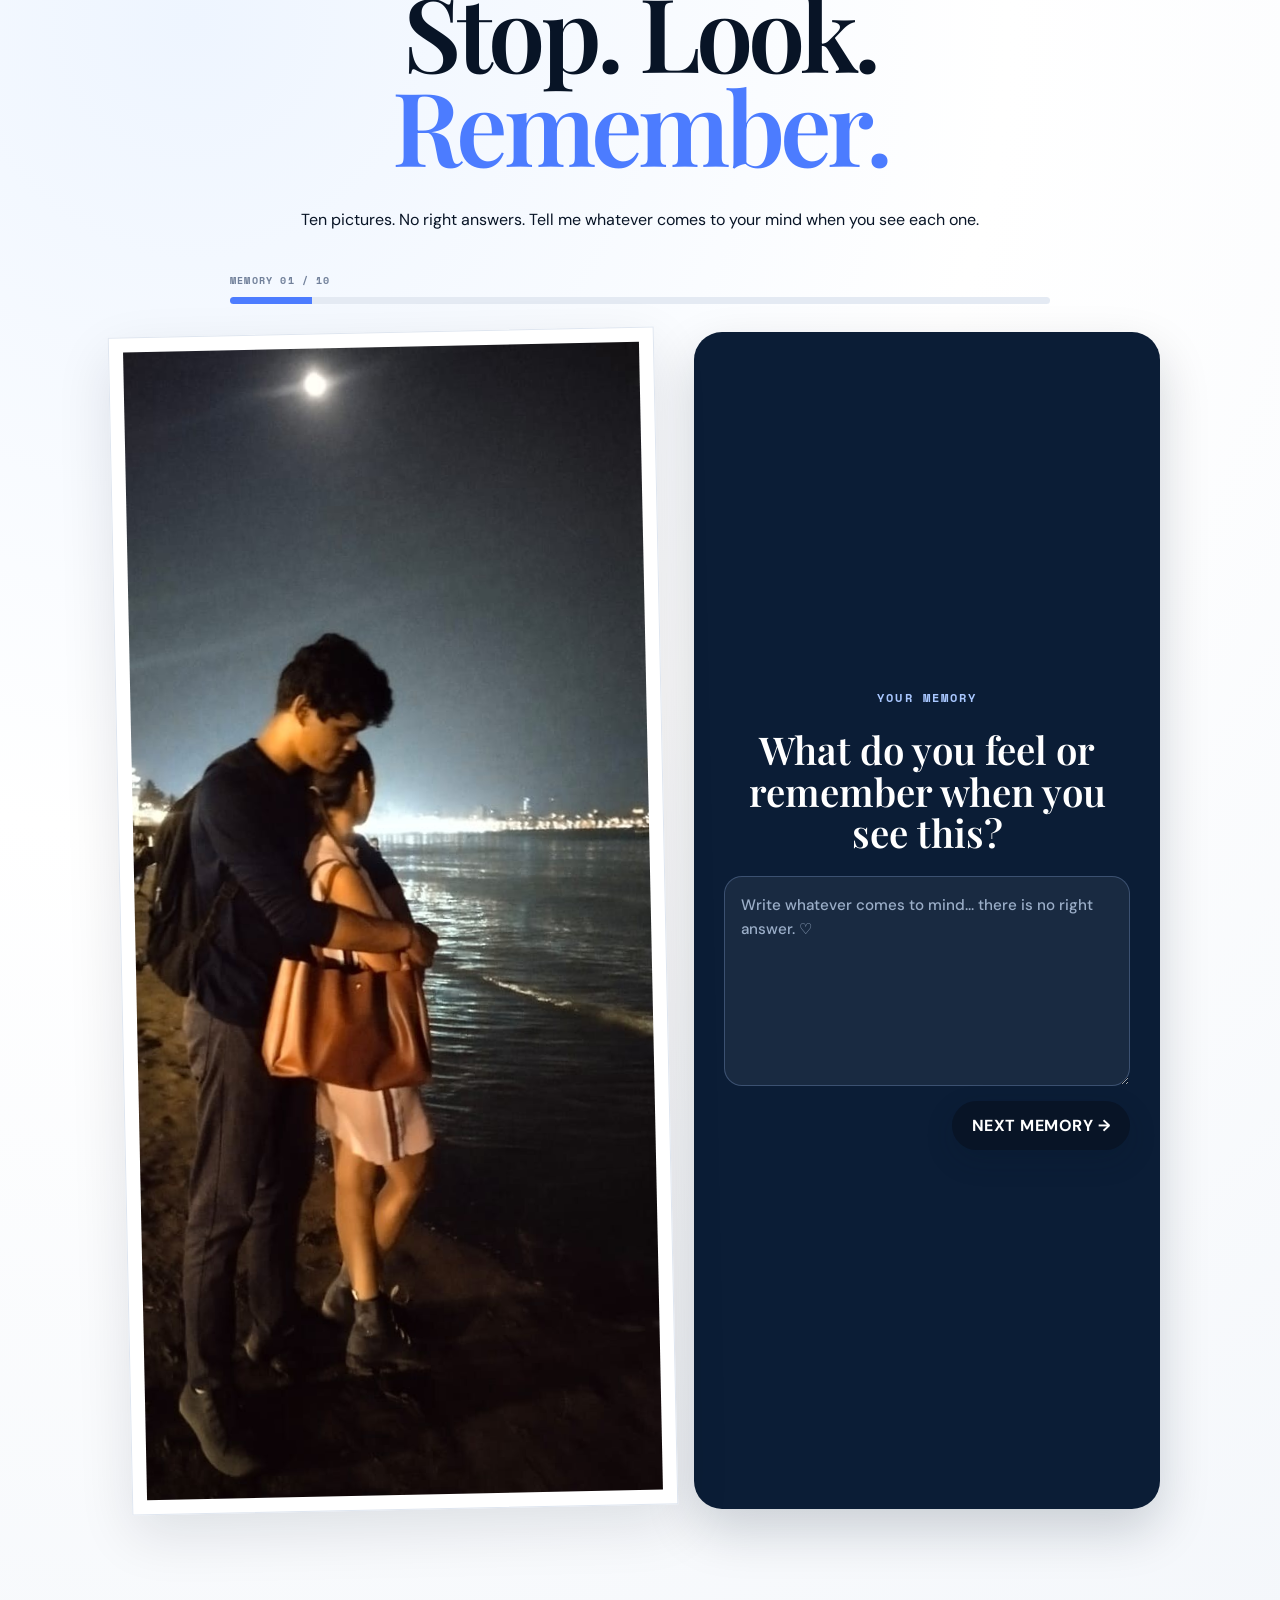
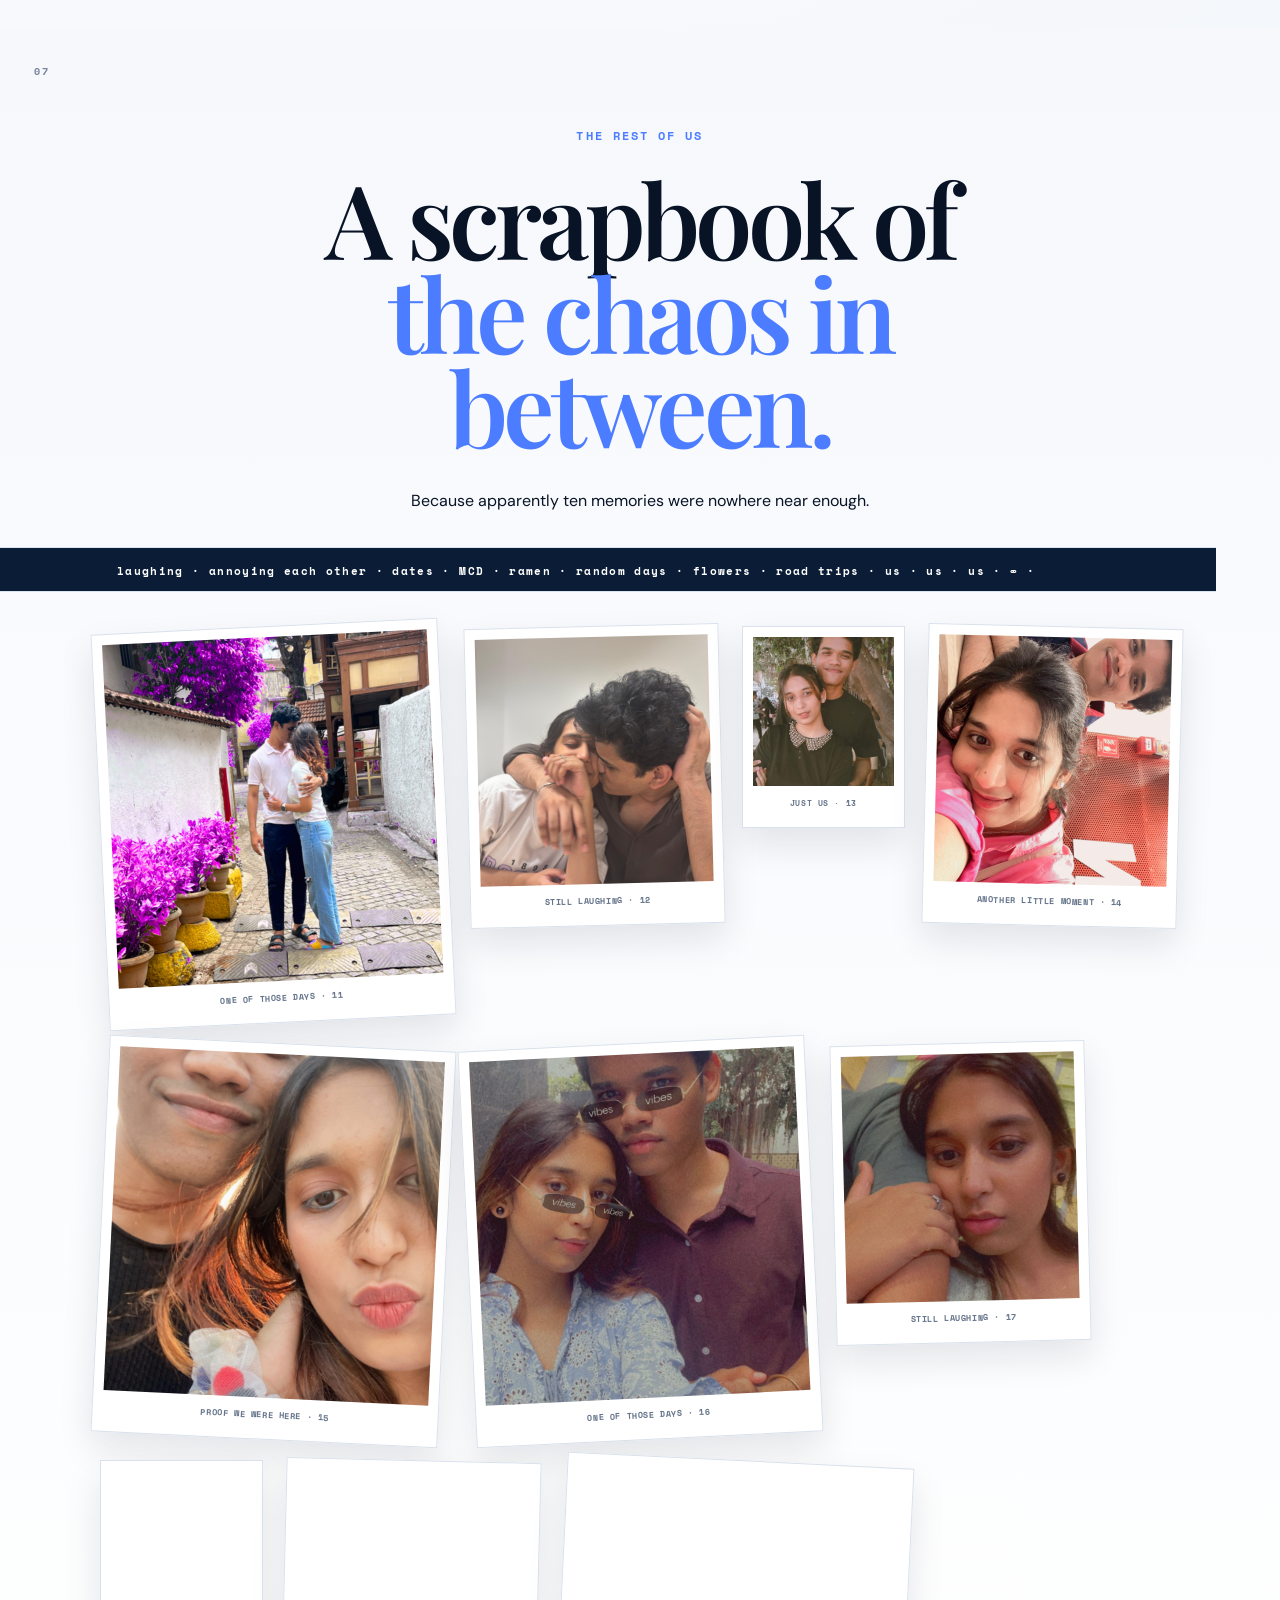
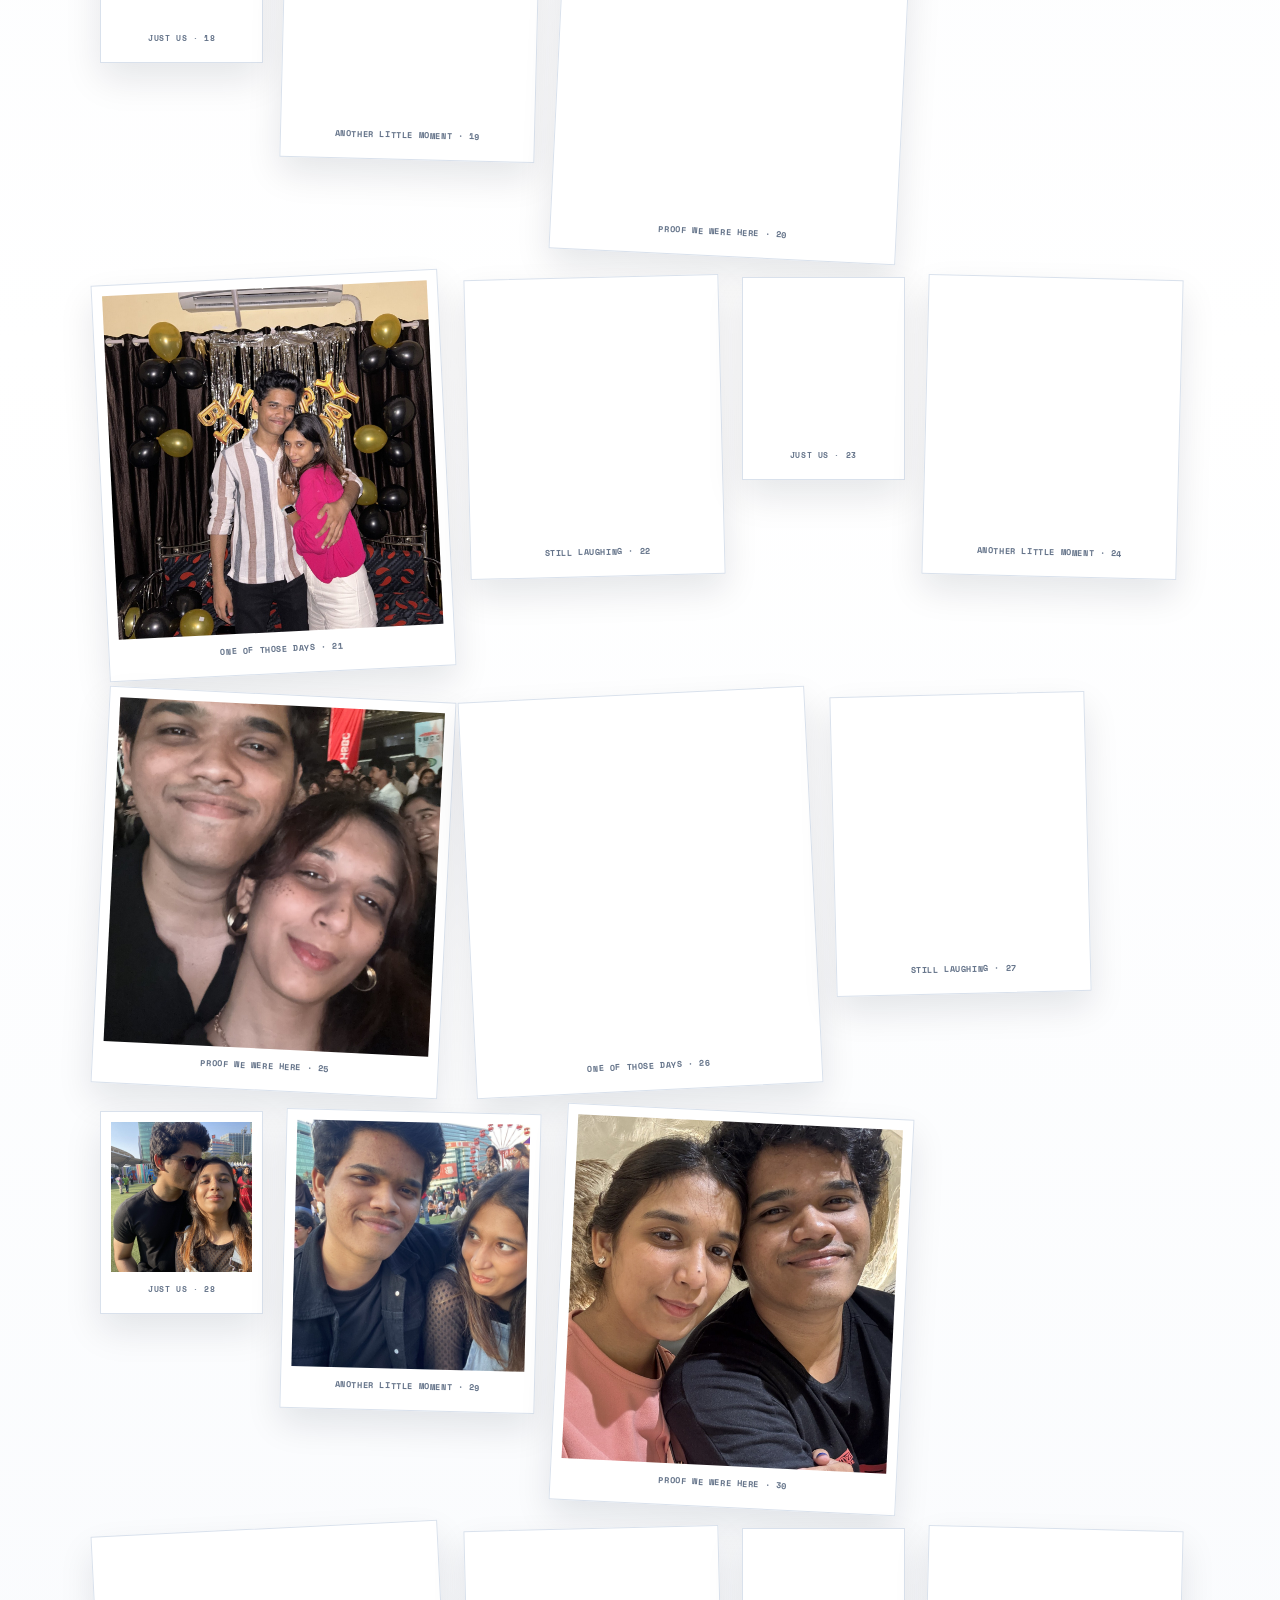
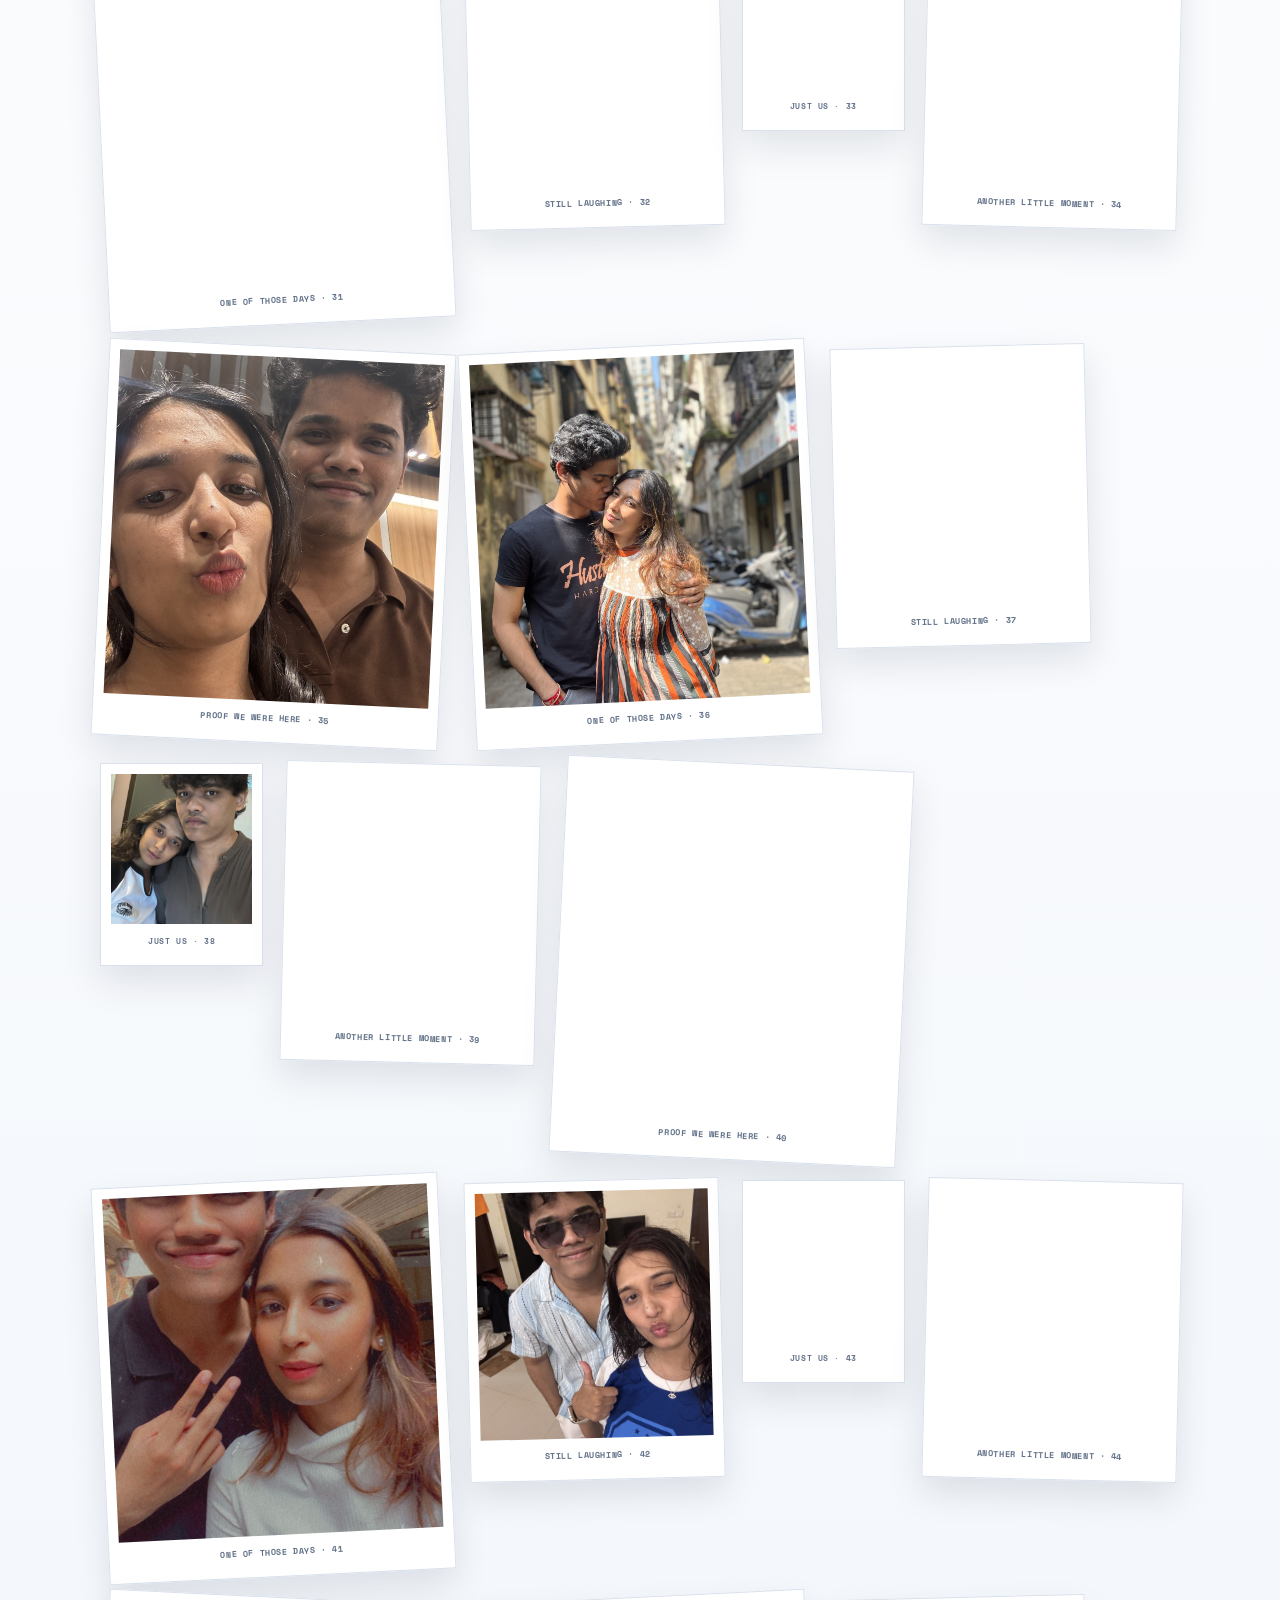
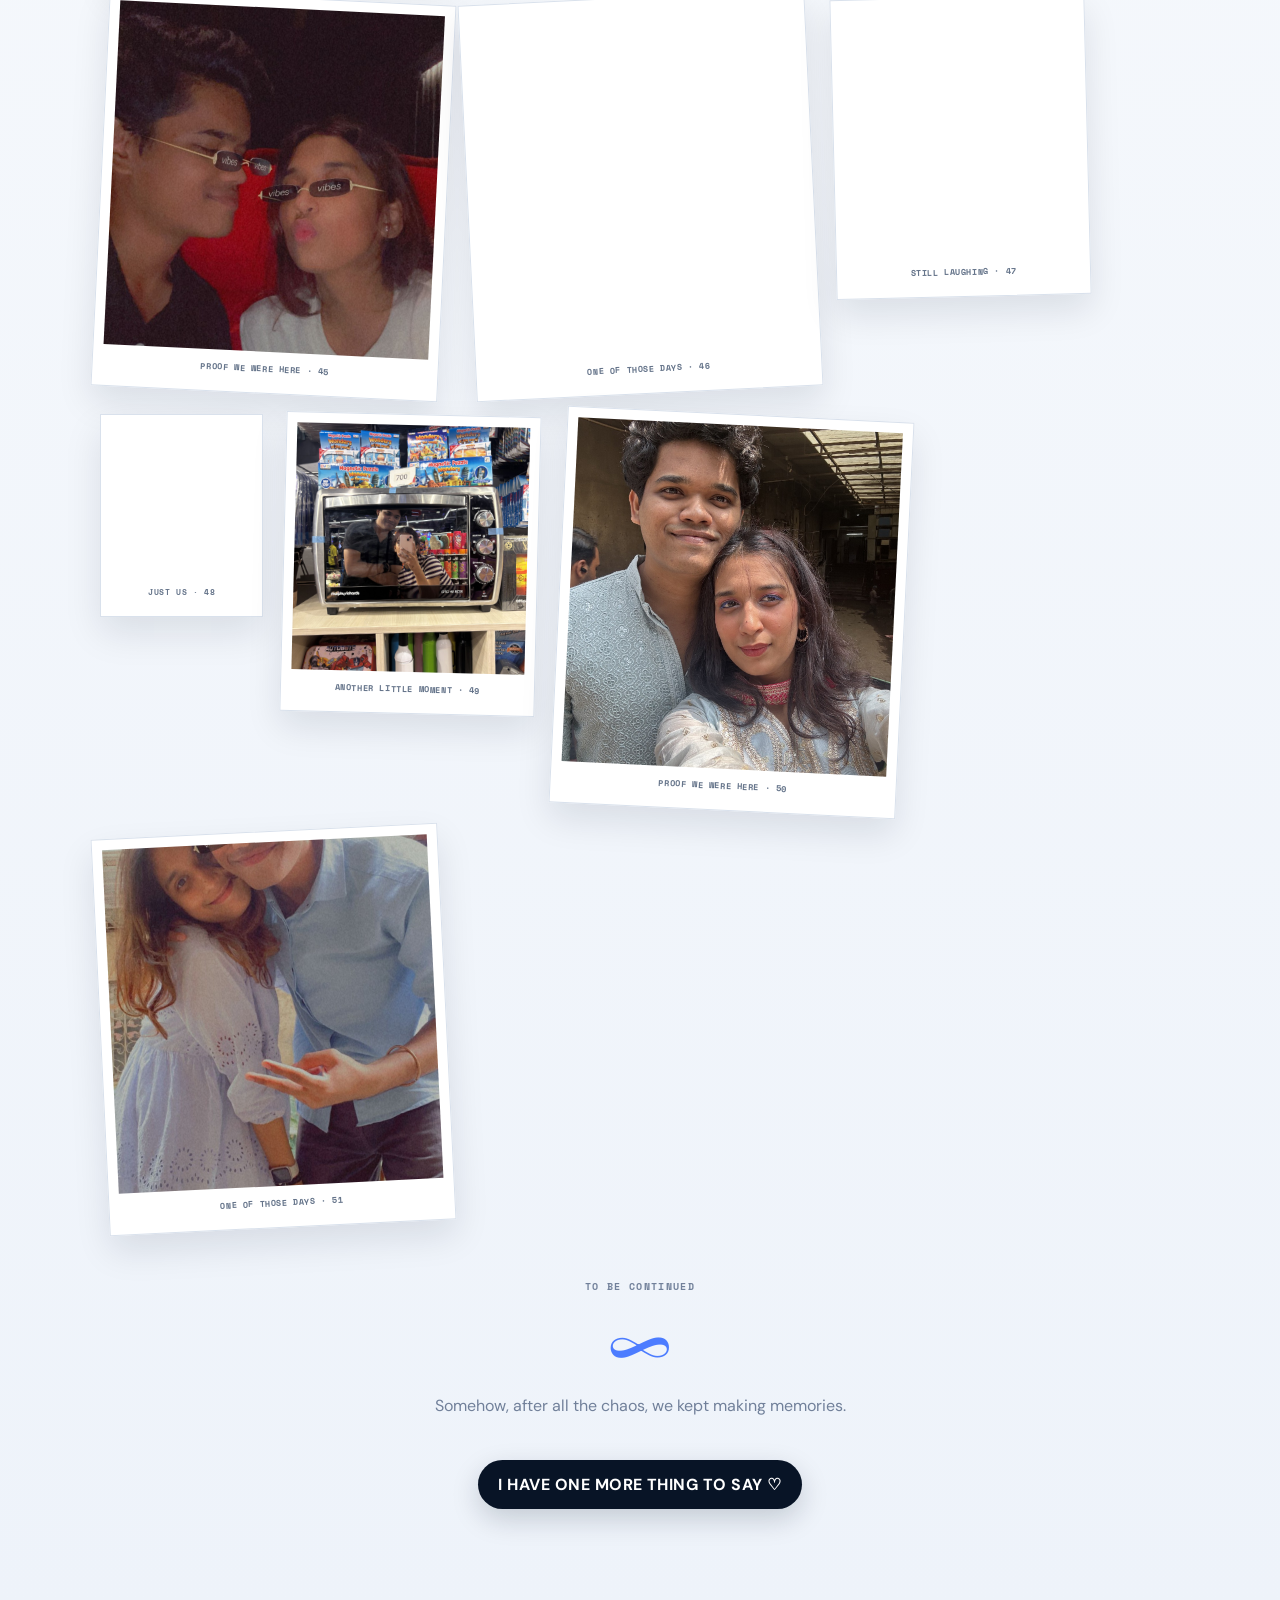
==== commit 64b6d60f: "Update index.html" ====
--- a/index.html
+++ b/index.html
@@ -1224,6 +1224,18 @@
         REPLAY OUR ADVENTURE ↻
       </button>
 
+      <a
+        class="mystery-link"
+        href="./mystery/"
+        aria-label="Open The Missing Infinity mystery game in a new tab"
+        target="_blank"
+        rel="noopener noreferrer"
+      >
+        <span class="mystery-link-kicker">A SECRET SIDE QUEST</span>
+        <strong>THE MISSING INFINITY <span aria-hidden="true">↗</span></strong>
+        <small>Four locks. One mystery. Can you crack Case 1010?</small>
+      </a>
+
     </section>
 
   </main>
--- a/style.css
+++ b/style.css
@@ -55,7 +55,7 @@
 .coke-chapter{background:var(--navy);color:#fff}.coke-chapter .eyebrow{color:var(--blue2)}.coke-chapter h2 span{color:var(--blue2)}.coke-can{width:150px;height:230px;border-radius:34px;background:linear-gradient(100deg,#aeb8c8,#fff,#8794a8);color:#0b1d36;margin:25px auto;display:flex;flex-direction:column;align-items:center;justify-content:center;cursor:pointer;box-shadow:0 25px 45px rgba(0,0,0,.3);transform:rotate(-5deg);transition:.25s}.coke-can:hover{transform:rotate(0) translateY(-6px)}.coke-can span{font-size:1.2rem}.coke-can strong{font:700 2.5rem 'Playfair Display',serif}.coke-can small{font:700 .55rem 'Space Mono',monospace;letter-spacing:.08em}.coke-message{min-height:45px;color:#c4d0e4}
 .gallery-chapter{background:var(--ice)}.photo-grid{width:min(1050px,100%);display:grid;grid-template-columns:repeat(4,1fr);gap:14px;margin:30px 0}.photo-grid img{width:100%;aspect-ratio:1;object-fit:cover;border-radius:20px;border:2px solid var(--navy);background:#fff;box-shadow:4px 4px 0 var(--navy);transition:.25s}.photo-grid img:hover{transform:translateY(-4px) rotate(-1deg)}
 .letter-chapter{background:#fff}.letter-card{width:min(760px,100%);text-align:left;background:#fbfcff;border:1px solid var(--line);border-radius:30px;padding:clamp(26px,5vw,55px);box-shadow:var(--shadow);font:1.05rem/1.9 'Playfair Display',serif}.letter-card p{margin:0 0 20px}.letter-card .signature{text-align:right;margin-top:35px;color:var(--blue);font-size:1.2rem}
-.final-chapter{background:radial-gradient(circle at 50% 20%,#dceaff,#071224 60%);color:#fff;min-height:100svh}.final-chapter .eyebrow{color:var(--blue2)}.final-chapter h2 span{color:var(--blue2)}.final-copy,.final-line{max-width:620px;font-size:1.15rem;line-height:1.7;color:#d2dded}.final-photo{width:min(330px,75vw);margin:30px auto 18px;transform:rotate(-2deg)}.final-photo img{display:block;width:100%;border:7px solid #fff;box-shadow:0 20px 50px rgba(0,0,0,.3)}.final-infinity{font:1.4rem 'Space Mono',monospace;color:var(--blue2);margin:15px 0 25px}.final-chapter .ghost-btn{background:rgba(255,255,255,.1);color:#fff;border-color:rgba(255,255,255,.25)}
+.final-chapter{background:radial-gradient(circle at 50% 12%,rgba(76,124,255,.18),transparent 28%),radial-gradient(circle at 18% 78%,rgba(169,199,255,.08),transparent 24%),linear-gradient(180deg,#061225 0%,#071224 52%,#030914 100%);color:#fff;min-height:100svh}.final-chapter .eyebrow{color:#a9c7ff;text-shadow:0 0 18px rgba(169,199,255,.16)}.final-chapter h2{color:#fff;text-shadow:0 10px 35px rgba(0,0,0,.28)}.final-chapter h2 span{color:#a9c7ff;text-shadow:0 0 28px rgba(169,199,255,.24)}.final-copy,.final-line{max-width:620px;font-size:1.15rem;line-height:1.7;color:#e4ebf7;text-shadow:0 2px 18px rgba(0,0,0,.22)}.final-photo{width:min(330px,75vw);margin:30px auto 18px;transform:rotate(-2deg)}.final-photo img{display:block;width:100%;border:7px solid #fff;box-shadow:0 20px 50px rgba(0,0,0,.42)}.final-infinity{font:1.4rem 'Space Mono',monospace;color:#a9c7ff;margin:15px 0 25px;text-shadow:0 0 22px rgba(169,199,255,.22)}.final-chapter .ghost-btn{background:rgba(255,255,255,.08);color:#fff;border-color:rgba(169,199,255,.28)}
 .toast{position:fixed;left:50%;bottom:24px;transform:translate(-50%,20px);opacity:0;background:var(--navy);color:#fff;border-radius:999px;padding:12px 18px;z-index:100;transition:.25s;pointer-events:none;font-size:.9rem}.toast.show{opacity:1;transform:translate(-50%,0)}
 .confetti-piece{position:fixed;top:-20px;width:9px;height:14px;z-index:90;animation:confettiFall 2.7s linear forwards}@keyframes confettiFall{to{transform:translateY(110vh) rotate(720deg);opacity:0}}
 @media(max-width:720px){.countdown{gap:5px}.countdown div{min-width:62px}.countdown i{font-size:1rem}.answers{grid-template-columns:1fr}.gift-grid{grid-template-columns:repeat(3,1fr)}.photo-grid{grid-template-columns:repeat(2,1fr)}.catch-game{height:360px}.chapter{padding-left:18px;padding-right:18px}.chapter-number{left:18px}.music-toggle span{display:none}}
@@ -94,7 +94,7 @@
 @media(max-width:900px){.vault-grid{grid-template-columns:repeat(3,1fr)}.photo-grid{grid-template-columns:repeat(3,1fr)}}
 @media(max-width:720px){.vault-grid{grid-template-columns:repeat(2,1fr)}.photo-grid{grid-template-columns:repeat(2,1fr)}.coke-stats{grid-template-columns:1fr}.coke-stamp{right:0;bottom:5px}.infinity-portal span{font-size:5.8rem}}
 
-/* TECH Ã— SCHBANG origin chapter */
+/* TECH Ãƒâ€” SCHBANG origin chapter */
 .tech-schbang-lockup{display:flex;align-items:center;justify-content:center;gap:14px;font:700 clamp(1.5rem,5vw,3.7rem)/1 'Space Mono',monospace;letter-spacing:-.08em;margin:8px 0 22px;color:var(--navy)}
 .tech-schbang-lockup b{font:500 1.15em 'Playfair Display',serif;color:var(--blue);transition:.35s transform,.35s text-shadow}
 .tech-schbang-lockup.lit b{transform:scale(1.25) rotate(8deg);text-shadow:0 0 28px rgba(76,124,255,.65)}
@@ -323,7 +323,7 @@
 .lock-screen .countdown-shell{animation:lockFade 1.25s .2s ease both}
 .lock-screen .unlock-date,.lock-screen .lock-note{animation:lockFade 1.3s .3s ease both}
 .lock-screen .countdown strong{text-shadow:0 0 0 rgba(76,124,255,0);animation:countdownGlow 2.8s ease-in-out infinite}
-.lock-screen .lock-stars:before,.lock-screen .lock-stars:after{content:"âœ¦   Â·      âœ§        Â·   âœ¦      Â·        âœ§";position:absolute;inset:12% 4%;color:rgba(76,124,255,.18);font-size:1.2rem;letter-spacing:3.5rem;line-height:5rem;white-space:pre-wrap;animation:starsDrift 12s ease-in-out infinite alternate}
+.lock-screen .lock-stars:before,.lock-screen .lock-stars:after{content:"Ã¢Å“Â¦   Ã‚Â·      Ã¢Å“Â§        Ã‚Â·   Ã¢Å“Â¦      Ã‚Â·        Ã¢Å“Â§";position:absolute;inset:12% 4%;color:rgba(76,124,255,.18);font-size:1.2rem;letter-spacing:3.5rem;line-height:5rem;white-space:pre-wrap;animation:starsDrift 12s ease-in-out infinite alternate}
 .lock-screen .lock-stars:after{inset:auto 8% 12% 8%;color:rgba(169,199,255,.28);animation-duration:17s;animation-direction:alternate-reverse}
 @keyframes lockContentIn{from{opacity:0;transform:translateY(14px)}to{opacity:1;transform:none}}
 @keyframes lockFade{from{opacity:0}to{opacity:1}}
@@ -501,7 +501,7 @@
   min-height:240px;
 }
 .scrap-card-missing figcaption::after{
-  content:' Â· PHOTO COULD NOT LOAD';
+  content:' Ã‚Â· PHOTO COULD NOT LOAD';
   color:#b44755;
 }
 
@@ -805,3 +805,89 @@
     transform:none !important;
   }
 }
+
+/* =========================================================
+   FINAL POLISH: LETTER + FINAL REVEAL
+========================================================= */
+.letter-chapter{overflow:hidden}
+.letter-intro-reveal{display:flex;align-items:center;justify-content:center;gap:10px;margin:0 auto 18px;color:#71809a;font:700 .58rem 'Space Mono',monospace;letter-spacing:.13em;text-transform:uppercase;opacity:.8}
+.letter-reveal-dot{width:6px;height:6px;border-radius:50%;background:var(--blue);box-shadow:0 0 0 7px rgba(76,124,255,.08);animation:letterDot 2s ease-in-out infinite}
+.letter-card{position:relative;overflow:hidden;transform:translateY(18px);opacity:.94;transition:transform .9s cubic-bezier(.2,.8,.2,1),box-shadow .9s ease,opacity .9s ease}
+.letter-card.letter-visible{transform:none;opacity:1;box-shadow:0 32px 90px rgba(8,20,38,.15)}
+.letter-paper-glow{position:absolute;inset:-35%;background:radial-gradient(circle,rgba(169,199,255,.15),transparent 58%);pointer-events:none;opacity:0;transition:opacity 1.2s ease}
+.letter-card.letter-visible .letter-paper-glow{opacity:1}
+.letter-card p{position:relative;z-index:1}
+.letter-card p:not(.signature){opacity:0;transform:translateY(12px);transition:opacity .7s ease,transform .7s ease}
+.letter-card.letter-visible p:not(.signature){opacity:1;transform:none}
+.letter-card.letter-visible p:nth-of-type(1){transition-delay:.12s}
+.letter-card.letter-visible p:nth-of-type(2){transition-delay:.22s}
+.letter-card.letter-visible p:nth-of-type(3){transition-delay:.32s}
+.letter-card.letter-visible p:nth-of-type(4){transition-delay:.42s}
+.letter-card.letter-visible p:nth-of-type(5){transition-delay:.52s}
+.letter-card.letter-visible p:nth-of-type(6){transition-delay:.62s}
+.letter-card.letter-visible p:nth-of-type(7){transition-delay:.72s}
+.letter-card .signature{position:relative;z-index:1;opacity:0;transform:translateY(12px);transition:opacity .9s ease .9s,transform .9s ease .9s}
+.letter-card.letter-visible .signature{opacity:1;transform:none}
+.letter-signoff-mark{position:relative;z-index:1;text-align:right;color:var(--blue);font:500 2rem 'Playfair Display',serif;opacity:0;transform:scale(.7);transition:opacity .7s ease 1.15s,transform .7s ease 1.15s}
+.letter-card.letter-visible .letter-signoff-mark{opacity:1;transform:scale(1)}
+@keyframes letterDot{50%{transform:scale(1.35);opacity:.55}}
+
+.final-chapter{position:relative;overflow:hidden}
+.final-reveal{position:relative;width:min(560px,90vw);height:230px;margin:-20px auto 8px;display:grid;place-items:center;isolation:isolate}
+.final-reveal-orbit{position:absolute;border:1px solid rgba(169,199,255,.18);border-radius:50%;pointer-events:none}
+.final-reveal-orbit-a{width:82%;height:72%;transform:rotate(-12deg);animation:finalOrbitA 9s linear infinite}
+.final-reveal-orbit-b{width:56%;height:92%;transform:rotate(25deg);animation:finalOrbitB 12s linear infinite reverse}
+.final-reveal-infinity{position:relative;z-index:2;font:500 8rem/.8 'Playfair Display',serif;color:var(--blue2);text-shadow:0 0 55px rgba(169,199,255,.32);animation:finalInfinityPulse 3s ease-in-out infinite}
+.final-reveal-kicker{position:absolute;bottom:5px;left:50%;transform:translateX(-50%);margin:0;color:#a9c7ff;text-shadow:0 0 18px rgba(169,199,255,.2);font:700 .58rem 'Space Mono',monospace;letter-spacing:.2em;white-space:nowrap}
+.final-story-beat{max-width:680px;margin:4px auto 18px;text-align:center;min-height:150px;display:flex;flex-direction:column;align-items:center;justify-content:center;gap:2px}
+.final-story-beat p{margin:0;color:#d2dded;font:500 clamp(1rem,2vw,1.2rem)/1.45 'Playfair Display',serif;opacity:0;transform:translateY(12px);animation:finalBeatIn .8s ease forwards}
+.final-story-beat p:nth-child(1){animation-delay:.15s}
+.final-story-beat p:nth-child(2){animation-delay:.5s}
+.final-story-beat p:nth-child(3){animation-delay:.85s}
+.final-story-beat strong{margin-top:12px;color:#fff;font:600 clamp(1.35rem,3vw,2rem)/1.25 'Playfair Display',serif;opacity:0;transform:translateY(12px);animation:finalBeatIn 1s ease 1.2s forwards}
+.final-chapter .final-copy,.final-chapter .final-line,.final-chapter .final-photo,.final-chapter .final-infinity,.final-chapter #replay{opacity:0;transform:translateY(14px);animation:finalLowerIn .8s ease 1.8s forwards}
+.final-chapter .final-line{animation-delay:2s}
+.final-chapter .final-photo{animation-delay:2.15s}
+.final-chapter .final-infinity{animation-delay:2.3s}
+.final-chapter #replay{animation-delay:2.45s}
+@keyframes finalInfinityPulse{50%{transform:scale(1.08);text-shadow:0 0 75px rgba(169,199,255,.48)}}
+@keyframes finalOrbitA{to{transform:rotate(348deg)}}
+@keyframes finalOrbitB{to{transform:rotate(-335deg)}}
+@keyframes finalBeatIn{to{opacity:1;transform:none}}
+@keyframes finalLowerIn{to{opacity:1;transform:none}}
+@media(max-width:700px){
+  .final-reveal{height:190px;margin-top:-5px}
+  .final-reveal-infinity{font-size:6.5rem}
+  .final-story-beat{min-height:135px}
+  .letter-intro-reveal{font-size:.5rem}
+}
+
+/* The Missing Infinity side quest link */
+.mystery-link{
+  width:min(560px,100%);
+  display:flex;
+  flex-direction:column;
+  align-items:center;
+  gap:9px;
+  margin:28px auto 0;
+  padding:24px clamp(18px,4vw,32px);
+  border:1px solid rgba(169,199,255,.28);
+  border-radius:24px;
+  background:linear-gradient(145deg,rgba(255,255,255,.08),rgba(76,124,255,.12));
+  color:#fff;
+  text-decoration:none;
+  box-shadow:0 16px 42px rgba(0,0,0,.2);
+  transition:transform .22s ease,border-color .22s ease,box-shadow .22s ease;
+}
+.mystery-link:hover,.mystery-link:focus-visible{
+  transform:translateY(-4px);
+  border-color:rgba(169,199,255,.7);
+  box-shadow:0 20px 50px rgba(0,0,0,.28);
+  outline:none;
+}
+.mystery-link-kicker{font:700 .58rem 'Space Mono',monospace;letter-spacing:.16em;color:#a9c7ff}
+.mystery-link strong{font:600 clamp(1.25rem,4vw,2rem)/1.2 'Playfair Display',serif;letter-spacing:.01em}
+.mystery-link strong span{display:inline-block;color:#a9c7ff;transition:transform .22s ease}
+.mystery-link:hover strong span{transform:translate(3px,-3px)}
+.mystery-link small{font-size:.85rem;line-height:1.6;color:#dbe5f5}
+@media(max-width:520px){.mystery-link{padding:20px 16px}.mystery-link small{font-size:.78rem}}
